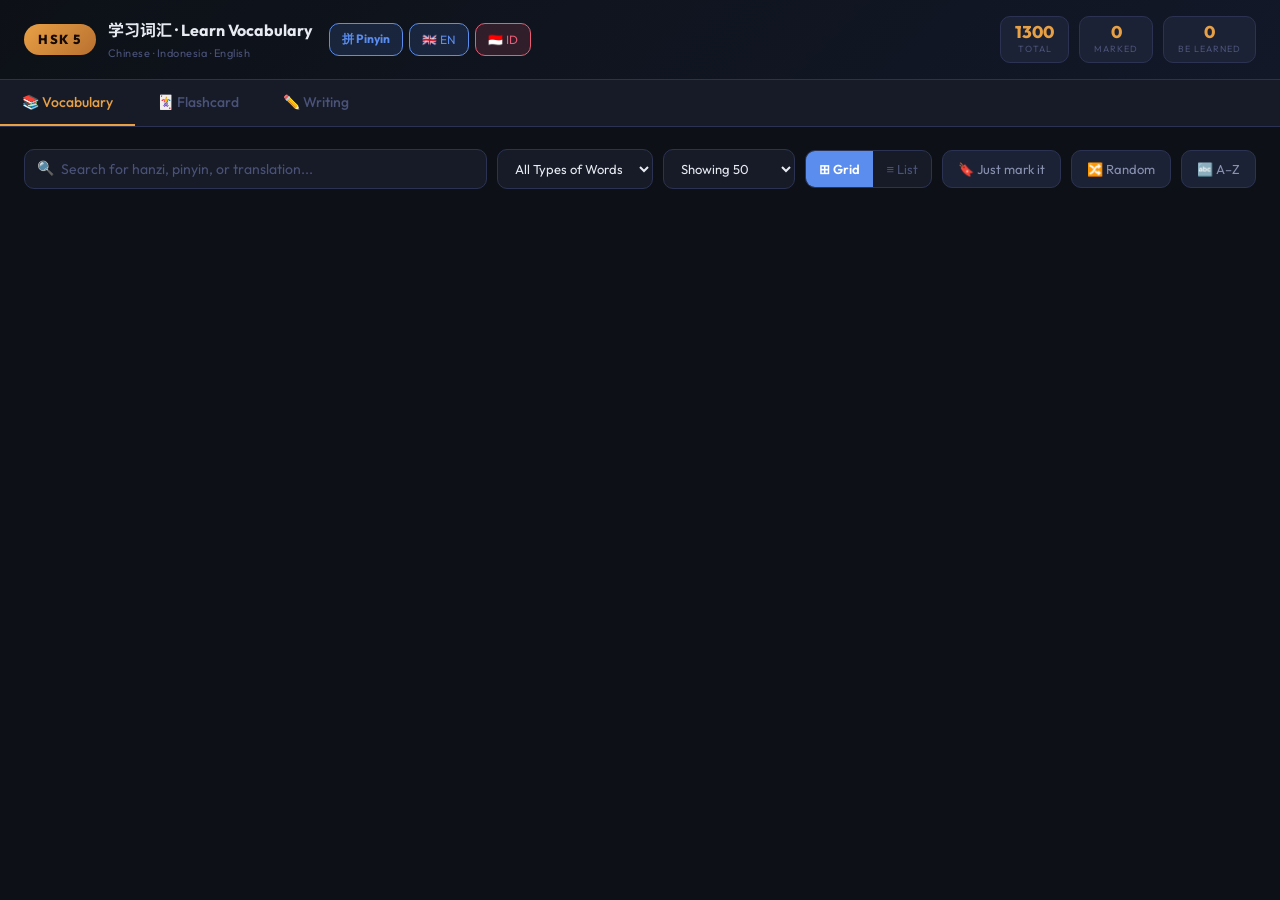
==== index.html @ 3babfae9 "index.html" ====
<!DOCTYPE html>
<html lang="id">
<head>
<meta charset="UTF-8">
<meta name="viewport" content="width=device-width, initial-scale=1.0">
<title>˚.🎀༘⋆ semangat belajar HSK 5 nya sayaanggg 🌸˚˖𓍢ִ໋🌷͙֒✧🩷˚⋆ </title>
<link rel="preconnect" href="https://fonts.googleapis.com">
<link href="https://fonts.googleapis.com/css2?family=Noto+Serif+SC:wght@400;700&family=Noto+Sans+SC:wght@300;400;700&family=Outfit:wght@300;400;500;600;700;800&display=swap" rel="stylesheet">
<link rel="stylesheet" href="hsk5.css">
</head>
<body>

<!-- HEADER -->
<div class="header">
  <div class="header-inner">
    <div class="logo">
      <span class="logo-badge">HSK 5</span>
      <div>
        <div class="logo-title">学习词汇 · Learn Vocabulary</div>
        <div class="logo-sub">Chinese · Indonesia · English</div>
      </div>
    </div>
    <div class="header-toggles">
      <button class="btn header-toggle-btn pinyin-toggle-btn active" id="togglePinyinBtn" onclick="togglePinyin()">拼 Pinyin</button>
      <button class="btn header-toggle-btn lang-btn active-en" id="toggleEnBtn" onclick="toggleLang('en')">🇬🇧 EN</button>
      <button class="btn header-toggle-btn lang-btn active-id" id="toggleIdBtn" onclick="toggleLang('id')">🇮🇩 ID</button>
    </div>
    <div class="header-stats">
      <div class="stat-chip"><span class="stat-num" id="totalCount">1300</span><span class="stat-label">Total</span></div>
      <div class="stat-chip"><span class="stat-num" id="bmCount">0</span><span class="stat-label">Marked</span></div>
      <div class="stat-chip"><span class="stat-num" id="learnedCount">0</span><span class="stat-label">Be Learned</span></div>
    </div>
  </div>
</div>

<!-- NAV TABS -->
<div class="nav-tabs">
  <button class="nav-tab active" data-tab="browse" onclick="showTab('browse',this)">📚 Vocabulary</button>
  <button class="nav-tab" data-tab="flash" onclick="showTab('flash',this)">🃏 Flashcard</button>
  <button class="nav-tab" data-tab="ordering" onclick="showTab('ordering',this)">✏️ Writing</button>
</div>

<!-- ===== BROWSE ===== -->
<div class="section active" id="tab-browse">
  <div class="controls">
    <div class="search-wrap">
      <span class="search-icon">🔍</span>
      <input type="text" id="searchInput" placeholder="Search for hanzi, pinyin, or translation...">
    </div>
    <select id="typeFilter">
      <option value="">All Types of Words</option>
      <option value="名">名 — Noun</option>
      <option value="动">动 — Verbs</option>
      <option value="形">形 — Adjectives</option>
      <option value="副">副 — Adverbs</option>
      <option value="连">连 — Conjuctions</option>
      <option value="介">介 — Prepositions</option>
      <option value="代">代 — Pronouns</option>
      <option value="叹">叹 — Interjections</option>
      <option value="助">助 — Particles</option>
      <option value="量">量 — Classifiers</option>
    </select>
    <select id="pageSizeSelect" onchange="setPageSize(+this.value)">
      <option value="10">Showing 10</option>
      <option value="20">Showing 20</option>
      <option value="50" selected>Showing 50</option>
      <option value="100">Showing 100</option>
      <option value="200">Showing 200</option>
      <option value="500">Showing 500</option>
      <option value="1000">Showing 1000</option>
      <option value="1300">Showing all</option>
    </select>
    <div class="mode-toggle">
      <button class="mode-btn active" id="modeGrid" onclick="setDisplayMode('grid')">⊞ Grid</button>
      <button class="mode-btn" id="modeList" onclick="setDisplayMode('list')">≡ List</button>
    </div>
    <button class="btn" id="bmOnlyBtn" onclick="toggleBmOnly()">🔖 Just mark it</button>
    <button class="btn" onclick="shuffleVocab()">🔀 Random</button>
    <button class="btn" id="sortAzBtn" onclick="sortAZ()">🔤 A–Z</button>
  </div>
  <div class="alpha-bar" id="alphaBar"></div>
  <div class="info-bar" id="resultCount"></div>
  <div id="listHeader" class="list-header" style="display:none;">
    <span>Hanzi</span><span>Pinyin</span><span>Indonesia</span><span>English</span><span>Type</span><span></span>
  </div>
  <div id="vocabContainer"></div>
  <div class="pagination" id="pagination"></div>
</div>

<!-- ===== FLASHCARD ===== -->
<div class="section" id="tab-flash">
  <div class="fc-wrap">
    <div class="fc-progress">
      <div class="prog-bar"><div class="prog-fill" id="fcFill" style="width:0%"></div></div>
      <span class="prog-text" id="fcProgText">0 / 0</span>
    </div>
    <div class="flashcard" id="flashcard" onclick="flipCard()">
      <div class="fc-inner">
        <div class="fc-face">
          <div class="fc-big-hanzi" id="fcHanzi">—</div>
          <div class="fc-big-pinyin" id="fcPinyin">—</div>
          <div class="fc-sub">Click to see the meaning</div>
        </div>
        <div class="fc-face fc-back">
          <div class="fc-type" id="fcType">—</div>
          <div class="fc-en" id="fcEn">—</div>
          <div class="fc-id" id="fcId">—</div>
        </div>
      </div>
    </div>
    <div class="kbd-hint">Space=back · ←→=navigation · Enter=know · X=not know</div>
    <div class="fc-controls">
      <button class="fc-btn" onclick="fcPrev()">← Back</button>
      <button class="fc-btn skip" onclick="fcSkipFn()">✗ Not know</button>
      <button class="fc-btn know" onclick="fcKnowFn()">✓ Already tahu</button>
      <button class="fc-btn" onclick="fcNext()">Skip →</button>
    </div>
    <div class="fc-meta" id="fcStats">✓ 0 already know &nbsp;·&nbsp; ✗ 0 not know</div>
    <div class="fc-tool-row">
      <button class="btn" onclick="initFlashcards()">🔄 Restart</button>
      <button class="btn" id="fcBmOnlyBtn" onclick="toggleFcBmOnly()">🔖 Only those marked</button>
    </div>
  </div>
</div>

<!-- ===== ORDERING ===== -->
<div class="section" id="tab-ordering">
  <div class="wr-header">
    <h2>✏️ Word Sorting Practice</h2>
    <p>Arrange the words into correct sentences. Each session's questions are randomly shuffled.</p>
  </div>

  <div class="wr-toolbar">
    <div class="wr-count-select">
      <span>Number of questions:</span>
      <select id="wrCountSelect">
        <option value="5">5 question</option>
        <option value="10" selected>10 question</option>
        <option value="15">15 question</option>
        <option value="20">20 question</option>
        <option value="50">All (50)</option>
      </select>
    </div>
    <button class="btn" onclick="restartOrdering()">🔄 New Session (Random)</button>
  </div>

  <div class="wr-progress">
    <div class="prog-bar"><div class="prog-fill" id="wrFill" style="width:0%"></div></div>
    <span class="prog-text" id="wrProgText">1 / 10</span>
    <div class="wr-score-chip">Score: <span id="wrScore">0</span>/<span id="wrTotal">10</span></div>
  </div>

  <div id="wrGame">
    <div class="wr-card">
      <div class="wr-qnum" id="wrQnum">QUESTION 1</div>
      <div class="wr-grammar-tag" id="wrGrammarTag"></div>
      <div class="wr-instruction">Arrange the following words into correct sentences:</div>

      <div class="wr-label">📦 Word Bank — click to enter into answers:</div>
      <div class="wr-bank" id="wrBank"></div>

      <div class="wr-label">📝 Answer — click the word to return it to the bank:</div>
      <div class="wr-answer-wrap" id="wrAnswer">
        <span class="wr-empty-hint">No words have been chosen yet…</span>
      </div>

      <div class="wr-btn-row">
        <button class="wr-btn primary" id="wrCheckBtn" onclick="checkOrdering()">✓ Check</button>
        <button class="wr-btn danger" id="wrClearBtn" onclick="clearOrdering()">↺ Delete all</button>
        <button class="wr-btn" id="wrNextBtn" onclick="nextOrdering()" style="display:none">→ Next question</button>
      </div>
      <div class="wr-feedback" id="wrFeedback"></div>
    </div>
  </div>

  <div class="wr-result" id="wrResult">
    <div class="wr-result-stars" id="wrStars">🌟🌟🌟</div>
    <div class="wr-big-score" id="wrFinalScore">0/10</div>
    <div class="wr-result-msg" id="wrResultMsg">Finished!</div>
    <div class="wr-result-detail" id="wrResultDetail"></div>
    <button class="wr-btn primary" onclick="restartOrdering()" style="margin:0 auto;display:flex;">🔄 New Session (Random)</button>
  </div>
</div>

<!-- MODAL -->
<div class="modal-overlay" id="modal" onclick="closeModalBg(event)">
  <div class="modal">
    <button class="modal-close" onclick="closeModal()">✕</button>
    <div class="m-hanzi" id="mHanzi">—</div>
    <div class="m-pinyin" id="mPinyin">—</div>
    <div class="m-type" id="mType"></div>
    <div class="m-trans">
      <div class="m-row"><span class="m-lang en">EN</span><span class="m-text" id="mEn">—</span></div>
      <div class="m-row"><span class="m-lang id">ID</span><span class="m-text id" id="mId">—</span></div>
    </div>
    <div class="m-level" id="mLevel"></div>
      <div class="m-example" id="mExample" style="display:none;">
      <div class="m-ex-label">💬 Example of sentences</div>
      <div class="m-ex-zh" id="mExZh"></div>
      <div class="m-ex-py" id="mExPy"></div>
      <div class="m-ex-row">
        <span class="m-lang id">ID</span>
        <span class="m-ex-trans" id="mExId"></span>
      </div>
      <div class="m-ex-row">
        <span class="m-lang en">EN</span>
        <span class="m-ex-trans" id="mExEn"></span>
      </div>
    </div>
    <div class="m-actions">
      <button class="m-btn" id="mBmBtn" onclick="toggleBmModal()">🔖 Mark</button>
      <button class="m-btn" onclick="speakModal()">🔊 Audio</button>
    </div>
  </div>
</div>

<div class="toast" id="toast"></div>

<script>
// ============================================================
//  DATA
// ============================================================
const VOCAB = [{"hanzi":"哎","pinyin":"āi","english":"hey","type":"叹","level":"HSK5,New HSK5","indonesian":"hei"},{"hanzi":"唉","pinyin":"ài","english":"oh; ah; well","type":"叹","level":"HSK5,New HSK5","indonesian":"oh; aduh; ya"},{"hanzi":"爱护","pinyin":"ài hù","english":"care; cherish; take good care of","type":"动","level":"HSK5,New HSK5","indonesian":"merawat; menyayangi; menjaga"},{"hanzi":"爱惜","pinyin":"ài xī","english":"value; cherish; treasure","type":"动","level":"HSK5,HSK7-9","indonesian":"menghargai; menyayangi; hemat"},{"hanzi":"爱心","pinyin":"ài xīn","english":"compassion; kindness; consideration","type":"名","level":"HSK5,New HSK4","indonesian":"kasih sayang; kepedulian; kebaikan hati"},{"hanzi":"暗","pinyin":"àn","english":"dark","type":"形","level":"HSK5,New HSK5","indonesian":"gelap; redup"},{"hanzi":"岸","pinyin":"àn","english":"shore; coast; bank; ","type":"名","level":"HSK5,New HSK6","indonesian":"pantai; tepi sungai; tepian"},{"hanzi":"安慰","pinyin":"ān wèi","english":"to comfort; console","type":"动","level":"HSK5,New HSK5","indonesian":"menghibur; menggembirakan"},{"hanzi":"安装","pinyin":"ān zhuāng","english":"to install; mount; erect","type":"动","level":"HSK5,New HSK5","indonesian":"memasang; menginstal; mendirikan"},{"hanzi":"熬夜","pinyin":"áo yè","english":"to stay up late or all night","type":"动","level":"HSK5,New HSK5","indonesian":"begadang; tidak tidur semalaman"},{"hanzi":"把握","pinyin":"bǎ wò","english":"to grasp; to hold; seize","type":"动/名","level":"HSK5,New HSK5","indonesian":"menggenggam; yakin; kepastian"},{"hanzi":"摆","pinyin":"bǎi","english":"to arrange; set in order; pendulum; lower hem (of a gown/jacket/skirt)","type":"动","level":"HSK5,New HSK6","indonesian":"menyusun; mengatur; menata"},{"hanzi":"办理","pinyin":"bàn lǐ","english":"deal with; attend to; handle","type":"动","level":"HSK5,New HSK4","indonesian":"mengurus; menangani; membereskan"},{"hanzi":"傍晚","pinyin":"bàng wǎn","english":"towards evening; at nightfall; at dusk","type":"名","level":"HSK5,New HSK5","indonesian":"menjelang sore; senja; petang"},{"hanzi":"薄","pinyin":"báo","english":"thin; flimsy","type":"形","level":"HSK5,New HSK5","indonesian":"tipis; ringkih"},{"hanzi":"宝贝","pinyin":"bǎo bèi","english":"treasure; baby","type":"名","level":"HSK5,New HSK5","indonesian":"harta; bayi; sayang"},{"hanzi":"保持","pinyin":"bǎo chí","english":"to keep; hold; retain; maintain","type":"动","level":"HSK5,New HSK5","indonesian":"menjaga; mempertahankan; memelihara"},{"hanzi":"保存","pinyin":"bǎo cún","english":"preserve; keep; conserve","type":"动","level":"HSK5,New HSK5","indonesian":"menyimpan; mengawetkan; melestarikan"},{"hanzi":"报道","pinyin":"bào dào","english":"report","type":"动","level":"HSK5,New HSK5","indonesian":"melaporkan; berita"},{"hanzi":"报到","pinyin":"bào dào","english":"report for duty; check in; register","type":"动","level":"HSK5,New HSK5","indonesian":"lapor diri; mendaftar; check in"},{"hanzi":"报告","pinyin":"bào gào","english":"report; make known; inform","type":"名","level":"HSK5,New HSK5","indonesian":"laporan; memberitahu; melaporkan"},{"hanzi":"宝贵","pinyin":"bǎo guì","english":"valuable; precious","type":"形","level":"HSK5,New HSK5","indonesian":"berharga; bermanfaat"},{"hanzi":"包裹","pinyin":"bāo guǒ","english":"wrap up; pack up","type":"名","level":"HSK5,New HSK5","indonesian":"membungkus; paket"},{"hanzi":"包含","pinyin":"bāo hán","english":"to contain; embody; include; inclusion","type":"动","level":"HSK5,New HSK5","indonesian":"mengandung; termasuk; mencakup"},{"hanzi":"包括","pinyin":"bāo kuò","english":"include","type":"动","level":"HSK5,New HSK5","indonesian":"termasuk; mencakup"},{"hanzi":"保留","pinyin":"bǎo liú","english":"continue to have; persist; to retain; hold back","type":"动","level":"HSK5,New HSK5","indonesian":"mempertahankan; menyimpan; menahan"},{"hanzi":"报社","pinyin":"bào shè","english":"newspaper office","type":"名","level":"HSK5,New HSK6","indonesian":"kantor surat kabar; redaksi"},{"hanzi":"保险","pinyin":"bǎo xiǎn","english":"guarantee; insurance","type":"名","level":"HSK5,New HSK5","indonesian":"asuransi; jaminan"},{"hanzi":"抱怨","pinyin":"bào yuàn","english":"complain; grumble","type":"动","level":"HSK5,New HSK5","indonesian":"mengeluh; menggerutu"},{"hanzi":"背","pinyin":"bèi","english":"back","type":"动","level":"HSK5,New HSK4,New HSK5","indonesian":"punggung; menghafal"},{"hanzi":"悲观","pinyin":"bēi guān","english":"pessimistic","type":"形","level":"HSK5,New HSK6","indonesian":"pesimis"},{"hanzi":"背景","pinyin":"bèi jǐng","english":"background","type":"名","level":"HSK5,New HSK5","indonesian":"latar belakang; background"},{"hanzi":"被子","pinyin":"bèi zi","english":"quilt","type":"名","level":"HSK5,New HSK5","indonesian":"selimut; kain penutup"},{"hanzi":"本科","pinyin":"běn kē","english":"undergraduate course; regular college course","type":"名","level":"HSK5,New HSK4","indonesian":"sarjana; program S1"},{"hanzi":"本领","pinyin":"běn lǐng","english":"capability; capacity; faculty","type":"名","level":"HSK5,New HSK5","indonesian":"kemampuan; keahlian"},{"hanzi":"本质","pinyin":"běn zhì","english":"nature; innate character; intrinsic quality","type":"名","level":"HSK5,New HSK5","indonesian":"hakikat; watak asli; sifat dasar"},{"hanzi":"彼此","pinyin":"bǐ cǐ","english":"each other; both parties; one another","type":"代","level":"HSK5,New HSK5","indonesian":"satu sama lain; antara satu dan lainnya"},{"hanzi":"毕竟","pinyin":"bì jìng","english":"after all; all in all; when all is said and done","type":"副","level":"HSK5,New HSK5","indonesian":"bagaimanapun juga; pada akhirnya"},{"hanzi":"比例","pinyin":"bǐ lì","english":"scale; proportion; ratio","type":"名","level":"HSK5,New HSK5","indonesian":"rasio; proporsi; skala"},{"hanzi":"避免","pinyin":"bì miǎn","english":"to avoid; refrain from; prevent something from happening","type":"动","level":"HSK5,New HSK5","indonesian":"menghindari; mencegah"},{"hanzi":"必然","pinyin":"bì rán","english":"inevitable; certain; necessarily","type":"形","level":"HSK5,New HSK5","indonesian":"pasti; niscaya; tidak dapat dihindari"},{"hanzi":"必要","pinyin":"bì yào","english":"requisite; necessary; essential","type":"形","level":"HSK5,New HSK5","indonesian":"perlu; penting; esensial"},{"hanzi":"便","pinyin":"biàn","english":"convenience; excrement or urine; relieve oneself","type":"副","level":"HSK5,New HSK5","indonesian":"kemudahan; air seni/besar; mudah"},{"hanzi":"编辑","pinyin":"biān jí","english":"edit; compile","type":"名/动","level":"HSK5,New HSK6","indonesian":"editor; mengedit; menyusun"},{"hanzi":"辩论","pinyin":"biàn lùn","english":"argue; debate","type":"动","level":"HSK5,HSK7-9","indonesian":"berdebat; perdebatan"},{"hanzi":"鞭炮","pinyin":"biān pào","english":"firecrackers","type":"名","level":"HSK5,HSK7-9","indonesian":"petasan; kembang api"},{"hanzi":"表达","pinyin":"biǎo dá","english":"to voice (an opinion)","type":"动","level":"HSK5,New HSK5","indonesian":"mengungkapkan; menyampaikan"},{"hanzi":"标点","pinyin":"biāo diǎn","english":"punctuation","type":"名","level":"HSK5,HSK7-9","indonesian":"tanda baca; tanda titik"},{"hanzi":"表面","pinyin":"biǎo miàn","english":"surface","type":"名","level":"HSK5,New HSK5","indonesian":"permukaan; tampak luar"},{"hanzi":"表明","pinyin":"biǎo míng","english":"make known; state clearly; indicate","type":"动","level":"HSK5,New HSK5","indonesian":"menunjukkan; menyatakan; menjelaskan"},{"hanzi":"表情","pinyin":"biǎo qíng","english":"expression; look","type":"名","level":"HSK5,New HSK5","indonesian":"ekspresi wajah; mimik muka"},{"hanzi":"表现","pinyin":"biǎo xiàn","english":"expression; representation; display","type":"动","level":"HSK5,New HSK4","indonesian":"ekspresi; menampilkan; perilaku"},{"hanzi":"标志","pinyin":"biāo zhì","english":"sign; symbol; hallmark","type":"动/名","level":"HSK5,New HSK5","indonesian":"tanda; simbol; lambang"},{"hanzi":"病毒","pinyin":"bìng dú","english":"virus","type":"名","level":"HSK5,New HSK6","indonesian":"virus; penyakit menular"},{"hanzi":"冰激凌","pinyin":"bīng jī líng","english":"ice cream","type":"名","level":"YCT4,HSK5,New HSK3","indonesian":"es krim"},{"hanzi":"播放","pinyin":"bō fàng","english":"broadcast","type":"动","level":"HSK5,New HSK4","indonesian":"menyiarkan; memutar"},{"hanzi":"玻璃","pinyin":"bō li","english":"glass","type":"名","level":"HSK5,New HSK5","indonesian":"kaca; gelas"},{"hanzi":"博物馆","pinyin":"bó wù guǎn","english":"museum","type":"名","level":"HSK5,New HSK5","indonesian":"museum"},{"hanzi":"脖子","pinyin":"bó zi","english":"neck","type":"名","level":"HSK5,New HSK6","indonesian":"leher"},{"hanzi":"布","pinyin":"bù","english":"cloth; textile; proclaim","type":"名","level":"HSK5,New HSK6","indonesian":"kain; tekstil; mengumumkan"},{"hanzi":"不安","pinyin":"bù ān","english":"uneasy; unsettled; unstable","type":"形","level":"HSK5,New HSK6","indonesian":"tidak tenang; gelisah; tidak stabil"},{"hanzi":"补充","pinyin":"bǔ chōng","english":"add; supplement; replenish","type":"动","level":"HSK5,New HSK5","indonesian":"menambah; melengkapi; mengisi"},{"hanzi":"不得了","pinyin":"bù dé liǎo","english":"desperately serious disastrous; terrible","type":"形","level":"HSK5,New HSK5","indonesian":"gawat; parah; luar biasa"},{"hanzi":"不断","pinyin":"bú duàn","english":"ceaseless; uninterrupted; continual continuous; unceasing","type":"副","level":"HSK5,New HSK4","indonesian":"terus-menerus; tak terputus; berkelanjutan"},{"hanzi":"不见得","pinyin":"bú jiàn de","english":"not likely; not necessarily","type":"副","level":"HSK5,HSK7-9","indonesian":"belum tentu; tidak selalu"},{"hanzi":"部门","pinyin":"bù mén","english":"department; branch; section","type":"名","level":"HSK5,New HSK4","indonesian":"departemen; bagian; divisi"},{"hanzi":"不耐烦","pinyin":"bú nài fán","english":"impatient","type":"","level":"HSK5,New HSK6","indonesian":"tidak sabar; jengkel"},{"hanzi":"不然","pinyin":"bù rán","english":"not the case; otherwise","type":"连","level":"HSK5,New HSK5","indonesian":"kalau tidak; sebaliknya"},{"hanzi":"不如","pinyin":"bù rú","english":"it would be better to …not as good as","type":"动","level":"HSK5,New HSK4","indonesian":"lebih baik; tidak sebaik"},{"hanzi":"不要紧","pinyin":"bú yào jǐn","english":"not important; not serious It doesn't matter; never mind","type":"形","level":"HSK5,New HSK5","indonesian":"tidak apa-apa; tidak penting; tidak parah"},{"hanzi":"步骤","pinyin":"bù zhòu","english":"step; move; procedure","type":"名","level":"HSK5,New HSK6","indonesian":"langkah; prosedur; tahap"},{"hanzi":"不足","pinyin":"bù zú","english":"not enough; insufficient","type":"动/名","level":"HSK5,New HSK5","indonesian":"tidak cukup; kurang"},{"hanzi":"踩","pinyin":"cǎi","english":"to step on; to stamp on; trample","type":"动","level":"HSK5,New HSK6","indonesian":"menginjak; memijak; menghancurkan"},{"hanzi":"财产","pinyin":"cái chǎn","english":"property; assets; estate","type":"名","level":"HSK5,New HSK6","indonesian":"harta; aset; kekayaan"},{"hanzi":"采访","pinyin":"cǎi fǎng","english":"to interview","type":"动","level":"HSK5,New HSK5","indonesian":"mewawancarai; meliput"},{"hanzi":"彩虹","pinyin":"cǎi hóng","english":"rainbow","type":"名","level":"HSK5,New HSK6","indonesian":"pelangi"},{"hanzi":"采取","pinyin":"cǎi qǔ","english":"to carry out; adopt; take","type":"动","level":"HSK5,New HSK5","indonesian":"mengambil tindakan; mengadopsi"},{"hanzi":"参考","pinyin":"cān kǎo","english":"to consult; to refer to","type":"动","level":"HSK5,New HSK5","indonesian":"merujuk; mengacu; referensi"},{"hanzi":"惭愧","pinyin":"cán kuì","english":"ashamed","type":"行","level":"HSK5,HSK7-9","indonesian":"malu; merasa bersalah"},{"hanzi":"参与","pinyin":"cān yù","english":"to take part; to participate in","type":"动","level":"HSK5,New HSK5","indonesian":"ikut serta; berpartisipasi"},{"hanzi":"操场","pinyin":"cāo chǎng","english":"playground; sports ground; drill ground","type":"名","level":"HSK5,New HSK4","indonesian":"lapangan olahraga; halaman sekolah"},{"hanzi":"操心","pinyin":"cāo xīn","english":"to worry about; to take pains over; be concerned over","type":"动","level":"HSK5,HSK7-9","indonesian":"khawatir; repot; susah payah"},{"hanzi":"册","pinyin":"cè","english":"volume; copy [measure word for books]","type":"名","level":"HSK5,New HSK5","indonesian":"jilid; volume [kata satuan buku]"},{"hanzi":"测验","pinyin":"cè yàn","english":"test; trial run; examination","type":"动","level":"HSK5,HSK7-9","indonesian":"ujian; tes; percobaan"},{"hanzi":"曾经","pinyin":"céng jīng","english":"once","type":"副","level":"HSK5,New HSK5","indonesian":"pernah; dulu"},{"hanzi":"插","pinyin":"chā","english":"stick in; to insert; interpose","type":"动","level":"HSK5,New HSK5","indonesian":"menyisipkan; menancapkan"},{"hanzi":"差别","pinyin":"chā bié","english":"difference","type":"名","level":"HSK5,New HSK5","indonesian":"perbedaan; selisih"},{"hanzi":"差距","pinyin":"chā jù","english":"gap; disparity","type":"名","level":"HSK5,New HSK5","indonesian":"kesenjangan; jarak"},{"hanzi":"叉子","pinyin":"chā zi","english":"fork; prong","type":"名","level":"HSK5,New HSK5","indonesian":"garpu"},{"hanzi":"拆","pinyin":"chāi","english":"to tear open; take apart; pull down","type":"动","level":"HSK5,New HSK5","indonesian":"membuka; membongkar; merobohkan"},{"hanzi":"产品","pinyin":"chǎn pǐn","english":"product","type":"名","level":"HSK5,New HSK5","indonesian":"produk; barang"},{"hanzi":"产生","pinyin":"chǎn shēng","english":"produce","type":"动","level":"HSK5,New HSK4","indonesian":"menghasilkan; timbul; muncul"},{"hanzi":"常识","pinyin":"cháng shí","english":"general knowledge","type":"名","level":"HSK5,New HSK5","indonesian":"pengetahuan umum"},{"hanzi":"长途","pinyin":"cháng tú","english":"long-distance","type":"形","level":"HSK5,New HSK5","indonesian":"jarak jauh"},{"hanzi":"抄","pinyin":"chāo","english":"to copy; transcribe; plagiarise","type":"动","level":"HSK5,New HSK6","indonesian":"menyalin; mencontek; plagiat"},{"hanzi":"朝","pinyin":"cháo","english":"dynasty; court; government","type":"介","level":"HSK5,New HSK5","indonesian":"dinasti; istana; ke arah"},{"hanzi":"吵","pinyin":"chǎo","english":"noisy","type":"形","level":"HSK5,New HSK5","indonesian":"berisik; ribut"},{"hanzi":"炒","pinyin":"chǎo","english":"stir-fry","type":"动","level":"HSK5,New HSK5","indonesian":"menumis; menggoreng"},{"hanzi":"超级","pinyin":"chāo jí","english":"super","type":"形","level":"HSK5,New HSK5","indonesian":"super; luar biasa"},{"hanzi":"吵架","pinyin":"chǎo jià","english":"to quarrel; have a row","type":"动","level":"HSK5,New HSK6","indonesian":"bertengkar; berselisih"},{"hanzi":"潮湿","pinyin":"cháo shī","english":"damp; moist; humidy","type":"形","level":"HSK5,New HSK6","indonesian":"lembab; basah"},{"hanzi":"彻底","pinyin":"chè dǐ","english":"thorough","type":"形","level":"HSK5,New HSK5","indonesian":"menyeluruh; tuntas; total"},{"hanzi":"车库","pinyin":"chē kù","english":"garage","type":"名","level":"HSK5,New HSK5","indonesian":"garasi"},{"hanzi":"车厢","pinyin":"chē xiāng","english":"railway carriage; compartment","type":"名","level":"HSK5,New HSK5","indonesian":"gerbong kereta; kompartemen"},{"hanzi":"趁","pinyin":"chèn","english":"to take advantage of; avail oneself of","type":"介","level":"HSK5,New HSK6","indonesian":"memanfaatkan; mengambil kesempatan"},{"hanzi":"沉默","pinyin":"chén mò","english":"reticent; taciturn; uncommunicative","type":"动","level":"HSK5,New HSK5","indonesian":"diam; pendiam; tidak banyak bicara"},{"hanzi":"称","pinyin":"chēng","english":"fit; match; to name","type":"动","level":"HSK5,New HSK5","indonesian":"cocok; menyebut; menimbang"},{"hanzi":"承担","pinyin":"chéng dān","english":"bear; to undertake; assume","type":"动","level":"HSK5,New HSK5","indonesian":"menanggung; mengambil alih"},{"hanzi":"程度","pinyin":"chéng dù","english":"level; degree; extent","type":"名","level":"HSK5,New HSK5","indonesian":"tingkat; derajat; kadar"},{"hanzi":"成分","pinyin":"chéng fèn","english":"composition; component part; ingredient","type":"名","level":"HSK5,New HSK5","indonesian":"komposisi; komponen; bahan"},{"hanzi":"成果","pinyin":"chéng guǒ","english":"achievement; gain; positive result","type":"名","level":"HSK5,New HSK5","indonesian":"pencapaian; hasil; manfaat"},{"hanzi":"称呼","pinyin":"chēng hu","english":"call; address","type":"名","level":"HSK5,New HSK6","indonesian":"menyebut; panggilan; sebutan"},{"hanzi":"成就","pinyin":"chéng jiù","english":"achievement; accomplishment; attainment","type":"名","level":"HSK5,New HSK5","indonesian":"pencapaian; prestasi; penghargaan"},{"hanzi":"诚恳","pinyin":"chéng kěn","english":"sincere; earnest","type":"形","level":"HSK5,HSK7-9","indonesian":"tulus; serius; sungguh-sungguh"},{"hanzi":"成立","pinyin":"chéng lì","english":"found; to establish; set up","type":"动","level":"HSK5,New HSK5","indonesian":"mendirikan; membentuk; berlaku"},{"hanzi":"成人","pinyin":"chéng rén","english":"adult","type":"名","level":"HSK5,New HSK5","indonesian":"orang dewasa"},{"hanzi":"承认","pinyin":"chéng rèn","english":"to admit; to acknowledge; to recognise","type":"动","level":"HSK5,New HSK5","indonesian":"mengakui; menerima; mengenal"},{"hanzi":"承受","pinyin":"chéng shòu","english":"to bear; support; to endure; inherit","type":"动","level":"HSK5,New HSK5","indonesian":"menanggung; memikul; mewarisi"},{"hanzi":"成熟","pinyin":"chéng shú","english":"mature","type":"形","level":"HSK5,New HSK5","indonesian":"matang; dewasa"},{"hanzi":"程序","pinyin":"chéng xù","english":"order; procedure; sequence","type":"名","level":"HSK5,New HSK5","indonesian":"urutan; prosedur; program"},{"hanzi":"成语","pinyin":"chéng yǔ","english":"set phrase; idiom; proverb","type":"名","level":"HSK5,New HSK6","indonesian":"idiom; pepatah; ungkapan tetap"},{"hanzi":"称赞","pinyin":"chēng zàn","english":"to praise; to acclaim; to commend","type":"动","level":"HSK5,New HSK5","indonesian":"memuji; mengagumi"},{"hanzi":"成长","pinyin":"chéng zhǎng","english":"to grow up","type":"动","level":"HSK5,New HSK5","indonesian":"tumbuh dewasa; berkembang"},{"hanzi":"翅膀","pinyin":"chì bǎng","english":"wing [of a bird]","type":"名","level":"HSK5,New HSK5","indonesian":"sayap [burung]"},{"hanzi":"吃亏","pinyin":"chī kuī","english":"to suffer losses; come to grief; take a beating","type":"动","level":"HSK5,HSK7-9","indonesian":"rugi; menderita kerugian"},{"hanzi":"池塘","pinyin":"chí táng","english":"pool; pond","type":"名","level":"HSK5,HSK7-9","indonesian":"kolam; telaga kecil"},{"hanzi":"持续","pinyin":"chí xù","english":"last; continue; sustain","type":"动","level":"HSK5,New HSK5","indonesian":"berlanjut; terus-menerus; bertahan"},{"hanzi":"迟早","pinyin":"chí zǎo","english":"sooner or later","type":"副","level":"HSK5,HSK7-9","indonesian":"cepat atau lambat; pada akhirnya"},{"hanzi":"尺子","pinyin":"chǐ zi","english":"ruler","type":"名","level":"HSK5,New HSK5","indonesian":"penggaris; mistar"},{"hanzi":"冲","pinyin":"chōng","english":"to flush; vigorously; on the strength of","type":"动","level":"HSK5,New HSK5,New HSK6","indonesian":"menyiram; menerobos; atas dasar"},{"hanzi":"充电器","pinyin":"chōng diàn qì","english":"(battery) charger","type":"名","level":"HSK5","indonesian":"pengisi daya; charger"},{"hanzi":"充分","pinyin":"chōng fèn","english":"full; ample","type":"形","level":"HSK5,New HSK5","indonesian":"penuh; cukup; memadai"},{"hanzi":"重复","pinyin":"chóng fù","english":"to repeat; to duplicate; iterate","type":"动","level":"HSK5,New HSK5","indonesian":"mengulang; mengulangi; berulang"},{"hanzi":"充满","pinyin":"chōng mǎn","english":"be filled with; be full of","type":"动","level":"HSK5,New HSK5","indonesian":"penuh dengan; dipenuhi"},{"hanzi":"宠物","pinyin":"chǒng wù","english":"pet","type":"名","level":"HSK5,New HSK5","indonesian":"hewan peliharaan"},{"hanzi":"丑","pinyin":"chǒu","english":"ugly; clown in Beijing opera; the second of the Twelve Earthly Branches","type":"形","level":"HSK5,New HSK5","indonesian":"jelek; buruk rupa; pemain badut"},{"hanzi":"臭","pinyin":"chòu","english":"smelly; stinking","type":"形","level":"HSK5,New HSK5","indonesian":"bau; berbau busuk"},{"hanzi":"抽屉","pinyin":"chōu ti","english":"drawer","type":"名","level":"HSK5,HSK7-9","indonesian":"laci"},{"hanzi":"抽象","pinyin":"chōu xiàng","english":"abstract","type":"形","level":"HSK5,New HSK6","indonesian":"abstrak"},{"hanzi":"出版","pinyin":"chū bǎn","english":"publish; come off the press","type":"动","level":"HSK5,New HSK5","indonesian":"menerbitkan; mencetak"},{"hanzi":"除非","pinyin":"chú fēi","english":"only if; only when; unless","type":"连","level":"HSK5,New HSK6","indonesian":"kecuali jika; hanya jika"},{"hanzi":"初级","pinyin":"chū jí","english":"elementary; primary; initial","type":"形","level":"HSK5,New HSK5","indonesian":"dasar; awal; tingkat pemula"},{"hanzi":"出口","pinyin":"chū kǒu","english":"exit [from a building]","type":"名","level":"HSK5,New HSK4","indonesian":"pintu keluar; ekspor"},{"hanzi":"处理","pinyin":"chǔ lǐ","english":"to handle; deal with; manage","type":"动","level":"HSK5,New HSK5","indonesian":"menangani; mengurus; memproses"},{"hanzi":"出色","pinyin":"chū sè","english":"outstanding; remarkable; splendid","type":"形","level":"HSK5,New HSK5","indonesian":"luar biasa; istimewa; menonjol"},{"hanzi":"出示","pinyin":"chū shì","english":"to show","type":"动","level":"HSK5,New HSK6","indonesian":"menunjukkan; memperlihatkan"},{"hanzi":"出席","pinyin":"chū xí","english":"to attend; to be present","type":"动","level":"HSK5,New HSK5","indonesian":"hadir; menghadiri"},{"hanzi":"除夕","pinyin":"chú xī","english":"(lunar) New Year’s Eve","type":"名","level":"HSK5,New HSK5","indonesian":"Malam Tahun Baru Imlek"},{"hanzi":"传播","pinyin":"chuán bō","english":"disseminate; propagate","type":"动","level":"HSK5,New HSK5","indonesian":"menyebarkan; menyiarkan"},{"hanzi":"传染","pinyin":"chuán rǎn","english":"infect; be contagious","type":"动","level":"HSK5,New HSK6","indonesian":"menulari; menular"},{"hanzi":"传说","pinyin":"chuán shuō","english":"legend; lore","type":"名","level":"HSK5,New HSK5","indonesian":"legenda; cerita rakyat"},{"hanzi":"传统","pinyin":"chuán tǒng","english":"tradition; custom","type":"名/形","level":"HSK5,New HSK5","indonesian":"tradisi; adat istiadat"},{"hanzi":"闯","pinyin":"chuǎng","english":"to rush; charge","type":"动","level":"HSK5,New HSK6","indonesian":"menerobos; menyerbu"},{"hanzi":"窗帘","pinyin":"chuāng lián","english":"curtains; sunblind","type":"名","level":"HSK5,HSK7-9","indonesian":"tirai; gorden"},{"hanzi":"创造","pinyin":"chuàng zào","english":"create","type":"动","level":"HSK5,New HSK5","indonesian":"menciptakan; menghasilkan"},{"hanzi":"吹","pinyin":"chuī","english":"to blow; puff","type":"动","level":"HSK5,New HSK4","indonesian":"meniup; berhembus"},{"hanzi":"词汇","pinyin":"cí huì","english":"vocabulary; words and phrases","type":"名","level":"HSK5,New HSK5","indonesian":"kosakata; kata-kata"},{"hanzi":"刺激","pinyin":"cì jī","english":"to stimulate; provoke; irritate","type":"动","level":"HSK5,New HSK5","indonesian":"merangsang; memancing; mengiritasi"},{"hanzi":"此外","pinyin":"cǐ wài","english":"besides; in addition; furthermore","type":"连","level":"HSK5,New HSK4","indonesian":"selain itu; di samping itu; lebih jauh"},{"hanzi":"次要","pinyin":"cì yào","english":"less important; secondary; subordinate","type":"形","level":"HSK5,HSK7-9","indonesian":"kurang penting; sekunder"},{"hanzi":"辞职","pinyin":"cí zhí","english":"to resign; hand in one's resignation","type":"动","level":"HSK5,New HSK5","indonesian":"mengundurkan diri; berhenti kerja"},{"hanzi":"从此","pinyin":"cóng cǐ","english":"from this time on; from now; then on","type":"副","level":"HSK5,New HSK4","indonesian":"mulai saat ini; sejak itu"},{"hanzi":"从而","pinyin":"cóng ér","english":"thus; therebyupon","type":"连","level":"HSK5,New HSK5","indonesian":"dengan demikian; sehingga"},{"hanzi":"匆忙","pinyin":"cōng máng","english":"hastily; in a hurry","type":"形","level":"HSK5,New HSK6","indonesian":"tergesa-gesa; terburu-buru"},{"hanzi":"从前","pinyin":"cóng qián","english":"in the past; formerly","type":"名","level":"HSK5,New HSK5","indonesian":"dahulu kala; masa lalu"},{"hanzi":"从事","pinyin":"cóng shì","english":"go in for; devote oneself to; be to engaged in [formal]","type":"动","level":"HSK5,New HSK5","indonesian":"bergerak dalam bidang; menekuni"},{"hanzi":"醋","pinyin":"cù","english":"vinegar","type":"名","level":"HSK5,New HSK6","indonesian":"cuka"},{"hanzi":"粗糙","pinyin":"cū cāo","english":"coarse","type":"形","level":"HSK5,HSK7-9","indonesian":"kasar; tidak halus"},{"hanzi":"促进","pinyin":"cù jìn","english":"promote; boost; accelerate","type":"动","level":"HSK5,New HSK5","indonesian":"mendorong; mempercepat; memajukan"},{"hanzi":"促使","pinyin":"cù shǐ","english":"precipitate; impel; to urge","type":"动","level":"HSK5,New HSK5","indonesian":"mendorong; memacu"},{"hanzi":"催","pinyin":"cuī","english":"to urge; hurry; to hasten","type":"动","level":"HSK5,New HSK5","indonesian":"mendesak; mempercepat; menekan"},{"hanzi":"存在","pinyin":"cún zài","english":"to exist; be","type":"动","level":"HSK5,New HSK5","indonesian":"ada; eksis; berada"},{"hanzi":"措施","pinyin":"cuò shī","english":"measure; step","type":"名","level":"HSK5,New HSK5","indonesian":"tindakan; langkah; upaya"},{"hanzi":"达到","pinyin":"dá dào","english":"to achieve; attain; reach","type":"动","level":"HSK5,New HSK4","indonesian":"mencapai; memperoleh; sampai"},{"hanzi":"大方","pinyin":"dà fang","english":"generous; liberal","type":"形","level":"HSK5,New HSK6","indonesian":"murah hati; dermawan"},{"hanzi":"打工","pinyin":"dǎ gōng","english":"do manual work","type":"动","level":"HSK5,New HSK4","indonesian":"bekerja; buruh"},{"hanzi":"打交道","pinyin":"dǎ jiāo dào","english":"make contact with; have dealings with","type":"","level":"HSK5,New HSK6","indonesian":"berhubungan dengan; berurusan"},{"hanzi":"打喷嚏","pinyin":"dǎ pēn tì","english":"to sneeze","type":"","level":"HSK5,HSK7-9","indonesian":"bersin"},{"hanzi":"大厦","pinyin":"dà shà","english":"large building; edifice","type":"名","level":"HSK5,New HSK5","indonesian":"gedung besar; bangunan tinggi"},{"hanzi":"打听","pinyin":"dǎ ting","english":"to ask about; inquire about","type":"动","level":"HSK5,New HSK5","indonesian":"menanyakan; mencari tahu"},{"hanzi":"大象","pinyin":"dà xiàng","english":"elephant","type":"名","level":"YCT4,HSK5,New HSK5","indonesian":"gajah"},{"hanzi":"大型","pinyin":"dà xíng","english":"large-scale","type":"形","level":"HSK5,New HSK5","indonesian":"berskala besar; berukuran besar"},{"hanzi":"答应","pinyin":"dā ying","english":"answer; reply; to agree","type":"动","level":"HSK5,New HSK4","indonesian":"menjawab; menyetujui; berjanji"},{"hanzi":"呆","pinyin":"dāi","english":"slow-witted; stupid; to stay","type":"动","level":"HSK5,New HSK6","indonesian":"lamban; bodoh; tinggal"},{"hanzi":"代表","pinyin":"dài biǎo","english":"to stand for; on behalf of representative","type":"动","level":"HSK5,New HSK5","indonesian":"mewakili; wakil; representatif"},{"hanzi":"贷款","pinyin":"dài kuǎn","english":"to provide a loan; make an advance to; extend credit to","type":"动/名","level":"HSK5,New HSK6","indonesian":"pinjaman; kredit"},{"hanzi":"代替","pinyin":"dài tì","english":"instead","type":"动","level":"HSK5,New HSK5","indonesian":"menggantikan; sebagai pengganti"},{"hanzi":"待遇","pinyin":"dài yù","english":"treatment","type":"名","level":"HSK5,New HSK5","indonesian":"perlakuan; gaji; tunjangan"},{"hanzi":"淡","pinyin":"dàn","english":"thin; light in colour; tasteless","type":"形","level":"HSK5,New HSK5","indonesian":"hambar; tipis; pucat"},{"hanzi":"单纯","pinyin":"dān chún","english":"simple; pure; alone","type":"形","level":"HSK5,New HSK6","indonesian":"sederhana; murni; polos"},{"hanzi":"单调","pinyin":"dān diào","english":"monotonous; dull; drab","type":"形","level":"HSK5,New HSK6","indonesian":"monoton; membosankan; gersang"},{"hanzi":"单独","pinyin":"dān dú","english":"alone; by oneself; on one's own; single-handed","type":"副","level":"HSK5,New HSK5","indonesian":"sendiri; seorang diri; mandiri"},{"hanzi":"担任","pinyin":"dān rèn","english":"assume the office of; to hold the post of","type":"动","level":"HSK5,New HSK5","indonesian":"menjabat sebagai; memangku"},{"hanzi":"单位","pinyin":"dān wèi","english":"unit","type":"名","level":"HSK5,New HSK4","indonesian":"satuan; unit; instansi"},{"hanzi":"耽误","pinyin":"dān wu","english":"delay; hold up","type":"动","level":"HSK5,New HSK6","indonesian":"menunda; menghambat"},{"hanzi":"胆小鬼","pinyin":"dǎn xiǎo guǐ","english":"coward","type":"名","level":"HSK5,HSK7-9","indonesian":"pengecut; penakut"},{"hanzi":"单元","pinyin":"dān yuán","english":"unit; cell","type":"名","level":"HSK5,New HSK5","indonesian":"unit; sel; satuan"},{"hanzi":"挡","pinyin":"dǎng","english":"to block; hinder; resist","type":"动","level":"HSK5,New HSK5","indonesian":"menghalangi; menghambat; menahan"},{"hanzi":"当地","pinyin":"dāng dì","english":"local area","type":"名","level":"HSK5,New HSK5","indonesian":"setempat; daerah setempat"},{"hanzi":"当心","pinyin":"dāng xīn","english":"be careful","type":"动","level":"HSK5,HSK7-9","indonesian":"hati-hati; waspada"},{"hanzi":"到达","pinyin":"dào dá","english":"to arrive; get to reach","type":"动","level":"HSK5,New HSK5","indonesian":"tiba; sampai; mencapai"},{"hanzi":"道德","pinyin":"dào dé","english":"morality; ethics","type":"名","level":"HSK5,New HSK6","indonesian":"moral; etika; budi pekerti"},{"hanzi":"道理","pinyin":"dào lǐ","english":"reason; principle; truth","type":"名","level":"HSK5,New HSK5","indonesian":"alasan; prinsip; kebenaran"},{"hanzi":"倒霉","pinyin":"dǎo méi","english":"fall on hard times; have bad luck","type":"形","level":"HSK5,HSK7-9","indonesian":"sial; nasib buruk; apes"},{"hanzi":"导演","pinyin":"dǎo yǎn","english":"director","type":"名","level":"HSK5,New HSK5","indonesian":"sutradara; mengarahkan"},{"hanzi":"岛屿","pinyin":"dǎo yǔ","english":"islands and islets","type":"名","level":"HSK5,HSK7-9","indonesian":"kepulauan; pulau-pulau"},{"hanzi":"导致","pinyin":"dǎo zhì","english":"to cause; lead to; result in","type":"动","level":"HSK5,New HSK5","indonesian":"menyebabkan; mengakibatkan"},{"hanzi":"等待","pinyin":"děng dài","english":"to wait for; to await","type":"动","level":"HSK5,New HSK5","indonesian":"menunggu; menanti"},{"hanzi":"登记","pinyin":"dēng jì","english":"to register; check in","type":"动","level":"HSK5,New HSK5","indonesian":"mendaftar; mencatat; check in"},{"hanzi":"等于","pinyin":"děng yú","english":"equal to; equivalent to; be worth","type":"动","level":"HSK5,New HSK5","indonesian":"sama dengan; setara; senilai"},{"hanzi":"滴","pinyin":"dī","english":"to drip; to drop; droplet","type":"量","level":"HSK5,New HSK6","indonesian":"menetes; tetes [kata satuan]"},{"hanzi":"递","pinyin":"dì","english":"to hand over; to pass on; progressively","type":"动","level":"HSK5,New HSK5","indonesian":"menyerahkan; meneruskan"},{"hanzi":"地道","pinyin":"dì dao","english":"tunnel; underpass; typical [of a place]","type":"形","level":"HSK5,HSK7-9,New HSK6","indonesian":"terowongan; khas; asli"},{"hanzi":"地理","pinyin":"dì lǐ","english":"geographical features of a place; geography","type":"名","level":"HSK5,New HSK5","indonesian":"geografi; letak geografis"},{"hanzi":"地区","pinyin":"dì qū","english":"area; district; region","type":"名","level":"HSK5,New HSK5","indonesian":"daerah; kawasan; wilayah"},{"hanzi":"的确","pinyin":"dí què","english":"really; and no mistake; indeed","type":"副","level":"HSK5,New HSK5","indonesian":"memang; sungguh; benar-benar"},{"hanzi":"敌人","pinyin":"dí rén","english":"enemy; foe","type":"名","level":"HSK5,New HSK5","indonesian":"musuh; lawan"},{"hanzi":"地毯","pinyin":"dì tǎn","english":"carpet; rug","type":"名","level":"HSK5,HSK7-9","indonesian":"karpet; permadani"},{"hanzi":"地位","pinyin":"dì wèi","english":"position; standing; status","type":"名","level":"HSK5,New HSK5","indonesian":"posisi; kedudukan; status"},{"hanzi":"地震","pinyin":"dì zhèn","english":"earthquake; tremour","type":"动","level":"HSK5,New HSK5","indonesian":"gempa bumi"},{"hanzi":"电池","pinyin":"diàn chí","english":"battery; cell","type":"名","level":"HSK5,New HSK5","indonesian":"baterai; sel listrik"},{"hanzi":"电台","pinyin":"diàn tái","english":"transceiver; radio station","type":"名","level":"HSK5,HSK7-9","indonesian":"stasiun radio; pemancar"},{"hanzi":"点心","pinyin":"diǎn xin","english":"snack; dim sum","type":"名","level":"HSK5,New HSK5","indonesian":"camilan; dim sum"},{"hanzi":"钓","pinyin":"diào","english":"fish with a hook and line; angle","type":"动","level":"HSK5","indonesian":"memancing"},{"hanzi":"顶","pinyin":"dǐng","english":"apex; [measure word for something with a top (e.g. hat, tent, etc.)]","type":"量/名","level":"HSK5,New HSK6","indonesian":"puncak; [kata satuan topi/tenda]"},{"hanzi":"洞","pinyin":"dòng","english":"hole; cavity","type":"名","level":"HSK5,New HSK5","indonesian":"lubang; rongga"},{"hanzi":"冻","pinyin":"dòng","english":"frozen; jelly","type":"动","level":"HSK5,New HSK5","indonesian":"beku; jeli"},{"hanzi":"动画片","pinyin":"dòng huà piān","english":"cartoon","type":"名","level":"HSK5","indonesian":"kartun; animasi"},{"hanzi":"逗","pinyin":"dòu","english":"to tease; play with; amuse","type":"动","level":"HSK5,New HSK6","indonesian":"menggoda; bermain; menghibur"},{"hanzi":"豆腐","pinyin":"dòu fu","english":"bean curd; tofu","type":"名","level":"HSK5,New HSK5","indonesian":"tahu; tempe kedelai"},{"hanzi":"度过","pinyin":"dù guò","english":"spend; pass","type":"动","level":"HSK5","indonesian":"melewati; menghabiskan waktu"},{"hanzi":"独立","pinyin":"dú lì","english":"stand alone; independent; on one's own","type":"动/形","level":"HSK5,New HSK5","indonesian":"berdiri sendiri; mandiri"},{"hanzi":"独特","pinyin":"dú tè","english":"unique; distinctive","type":"形","level":"HSK5,New HSK5","indonesian":"unik; khas; berbeda"},{"hanzi":"断","pinyin":"duàn","english":"to break","type":"动","level":"HSK5,New HSK5","indonesian":"memutuskan; patah"},{"hanzi":"堆","pinyin":"duī","english":"heap; pile; crowd","type":"动/量","level":"HSK5,New HSK5","indonesian":"tumpukan; menumpuk"},{"hanzi":"对比","pinyin":"duì bǐ","english":"contrast; comparison; ratio","type":"动","level":"HSK5,New HSK5","indonesian":"membandingkan; kontras; perbandingan"},{"hanzi":"对待","pinyin":"duì dài","english":"to treat; handle; be in a position related to another","type":"动","level":"HSK5,New HSK5","indonesian":"memperlakukan; menghadapi"},{"hanzi":"对方","pinyin":"duì fāng","english":"counterpart; the other party","type":"名","level":"HSK5,New HSK4","indonesian":"pihak lain; lawan bicara"},{"hanzi":"兑换","pinyin":"duì huàn","english":"exchange; convert","type":"动","level":"HSK5,HSK7-9","indonesian":"menukar; mengonversi"},{"hanzi":"对手","pinyin":"duì shǒu","english":"opponent; adversary; rival","type":"名","level":"HSK5,New HSK5","indonesian":"lawan; pesaing"},{"hanzi":"对象","pinyin":"duì xiàng","english":"target; object; partner","type":"名","level":"HSK5,New HSK5","indonesian":"sasaran; objek; pasangan"},{"hanzi":"吨","pinyin":"dūn","english":"ton","type":"量","level":"HSK5,New HSK5","indonesian":"ton"},{"hanzi":"蹲","pinyin":"dūn","english":"squat on the heels; to crouch","type":"动","level":"HSK5,New HSK6","indonesian":"jongkok; berjongkok"},{"hanzi":"顿","pinyin":"dùn","english":"[measure word for occurences, and therefore of meals]","type":"量","level":"HSK5,New HSK4","indonesian":"[kata satuan kejadian/makan]"},{"hanzi":"朵","pinyin":"duǒ","english":"stem; [measure word for flowers]","type":"量","level":"HSK5,New HSK5","indonesian":"[kata satuan bunga]"},{"hanzi":"躲藏","pinyin":"duǒ cáng","english":"to hide oneself; go into hiding","type":"动","level":"HSK5","indonesian":"bersembunyi; menyembunyikan diri"},{"hanzi":"多亏","pinyin":"duō kuī","english":"thanks to; owing to; fortunately","type":"动","level":"HSK5,New HSK6","indonesian":"berkat; untung; karena"},{"hanzi":"多余","pinyin":"duō yú","english":"unnecessary; surplus; superfluous","type":"形","level":"HSK5,New HSK6","indonesian":"berlebihan; tidak perlu"},{"hanzi":"恶劣","pinyin":"è liè","english":"odious; vile; disgusting","type":"形","level":"HSK5,New HSK6","indonesian":"buruk; rendah; menjijikkan"},{"hanzi":"耳环","pinyin":"ěr huán","english":"earrings","type":"名","level":"HSK5,New HSK6","indonesian":"anting-anting"},{"hanzi":"发表","pinyin":"fā biǎo","english":"to issue; to publish; report","type":"动","level":"HSK5,New HSK5","indonesian":"menerbitkan; mengumumkan; menyampaikan"},{"hanzi":"发愁","pinyin":"fā chóu","english":"to worry; to be anxious; sullen","type":"动","level":"HSK5,New HSK6","indonesian":"khawatir; cemas; muram"},{"hanzi":"发达","pinyin":"fā dá","english":"developed; advanced; prosperous","type":"形","level":"HSK5,New HSK5","indonesian":"maju; berkembang; makmur"},{"hanzi":"发抖","pinyin":"fā dǒu","english":"to shiver; shake; tremble","type":"动","level":"HSK5,HSK7-9","indonesian":"gemetar; menggigil"},{"hanzi":"发挥","pinyin":"fā huī","english":"bring into play; give free rein to","type":"动","level":"HSK5,New HSK5","indonesian":"mengembangkan; menggunakan sepenuhnya"},{"hanzi":"罚款","pinyin":"fá kuǎn","english":"(impose a) fine","type":"动/名","level":"HSK5,New HSK5","indonesian":"denda; mendenda"},{"hanzi":"发明","pinyin":"fā míng","english":"invent; expound","type":"名/动","level":"HSK5,New HSK5","indonesian":"menemukan; menciptakan; invensi"},{"hanzi":"发票","pinyin":"fā piào","english":"bill; receipt","type":"名","level":"HSK5,New HSK6","indonesian":"faktur; kuitansi; struk"},{"hanzi":"发言","pinyin":"fā yán","english":"speak; make a statement; take the floor","type":"动","level":"HSK5,New HSK5","indonesian":"berbicara; menyampaikan pendapat"},{"hanzi":"法院","pinyin":"fǎ yuàn","english":"court of law","type":"名","level":"HSK5,New HSK5","indonesian":"pengadilan; mahkamah"},{"hanzi":"翻","pinyin":"fān","english":"turn over; turn around; reverse","type":"动","level":"HSK5,New HSK5","indonesian":"membalik; berbalik; terjemahkan"},{"hanzi":"反而","pinyin":"fǎn ér","english":"on the contrary; instead","type":"副","level":"HSK5,New HSK5","indonesian":"sebaliknya; malahan; justru"},{"hanzi":"反复","pinyin":"fǎn fù","english":"repeatedly; again and again; over and over","type":"副/动","level":"HSK5,New HSK5","indonesian":"berulang kali; berkali-kali"},{"hanzi":"繁荣","pinyin":"fán róng","english":"flourishing; prosperous; booming","type":"形","level":"HSK5,New HSK5","indonesian":"makmur; berkembang pesat"},{"hanzi":"范围","pinyin":"fàn wéi","english":"range","type":"名","level":"HSK5,New HSK5","indonesian":"lingkup; jangkauan; cakupan"},{"hanzi":"反映","pinyin":"fǎn yìng","english":"to mirror","type":"动","level":"HSK5,New HSK5","indonesian":"mencerminkan; memantulkan"},{"hanzi":"反应","pinyin":"fǎn yìng","english":"reaction; response; repercussion","type":"动/名","level":"HSK5,New HSK5","indonesian":"reaksi; respons; tanggapan"},{"hanzi":"反正","pinyin":"fǎn zhèng","english":"anyway; anyhow; in any case","type":"副","level":"HSK5,New HSK5","indonesian":"bagaimanapun; pokoknya"},{"hanzi":"方","pinyin":"fāng","english":"square; honest; just now","type":"形","level":"HSK5,New HSK5","indonesian":"persegi; jujur; baru saja"},{"hanzi":"妨碍","pinyin":"fáng ài","english":"to hinder; hamper; impede","type":"动","level":"HSK5,New HSK6","indonesian":"menghalangi; menghambat"},{"hanzi":"方案","pinyin":"fāng àn","english":"scheme; plan; programme","type":"名","level":"HSK5,New HSK5","indonesian":"rencana; skema; program"},{"hanzi":"仿佛","pinyin":"fǎng fú","english":"to seem as if; be more or less the same; be alike","type":"副","level":"HSK5,New HSK5","indonesian":"seolah-olah; sepertinya; mirip"},{"hanzi":"非","pinyin":"fēi","english":"un-; non-; short for Africa","type":"副","level":"HSK5,HSK7-9","indonesian":"bukan; tidak; Afrika (singkatan)"},{"hanzi":"废话","pinyin":"fèi huà","english":"superfluous words; nonsense; rubbish","type":"名","level":"HSK5,HSK7-9","indonesian":"omong kosong; kata-kata sia-sia"},{"hanzi":"肥皂","pinyin":"féi zào","english":"soap","type":"名","level":"HSK5,HSK7-9","indonesian":"sabun"},{"hanzi":"分别","pinyin":"fēn bié","english":"to part; distinguish; differentiate","type":"动/副","level":"HSK5,New HSK5","indonesian":"berpisah; membedakan; secara terpisah"},{"hanzi":"分布","pinyin":"fēn bù","english":"to distribute; spread; scatter","type":"动","level":"HSK5,New HSK5","indonesian":"tersebar; terdistribusi"},{"hanzi":"奋斗","pinyin":"fèn dòu","english":"struggle; to fight for; to strive for","type":"动","level":"HSK5,New HSK5","indonesian":"berjuang; berusaha keras"},{"hanzi":"纷纷","pinyin":"fēn fēn","english":"one after another; in succession","type":"副","level":"HSK5,New HSK5","indonesian":"satu per satu; berturut-turut"},{"hanzi":"分配","pinyin":"fēn pèi","english":"distribute; allocate; assign","type":"动","level":"HSK5,New HSK5","indonesian":"membagi; mengalokasikan; mendistribusikan"},{"hanzi":"分手","pinyin":"fēn shǒu","english":"part company; say good-bye; separate","type":"动","level":"HSK5,New HSK5","indonesian":"berpisah; putus cinta"},{"hanzi":"分析","pinyin":"fēn xī","english":"analysis","type":"动","level":"HSK5,New HSK5","indonesian":"analisis; menganalisis"},{"hanzi":"讽刺","pinyin":"fěng cì","english":"satire; sarcasm; to mock","type":"动","level":"HSK5,HSK7-9","indonesian":"sindiran; sarkasme; mengejek"},{"hanzi":"风格","pinyin":"fēng gé","english":"style; form; manner","type":"名","level":"HSK5,New HSK5","indonesian":"gaya; corak; cara"},{"hanzi":"风景","pinyin":"fēng jǐng","english":"scenery","type":"名","level":"HSK5,New HSK4","indonesian":"pemandangan; lanskap"},{"hanzi":"疯狂","pinyin":"fēng kuáng","english":"insane; frenzied; crazy","type":"形","level":"HSK5,New HSK5","indonesian":"gila; kalap; fanatik"},{"hanzi":"风俗","pinyin":"fēng sú","english":"custom","type":"名","level":"HSK5,New HSK5","indonesian":"adat; kebiasaan; tradisi"},{"hanzi":"风险","pinyin":"fēng xiǎn","english":"risk; hazard; danger","type":"名","level":"HSK5,New HSK5","indonesian":"risiko; bahaya"},{"hanzi":"否定","pinyin":"fǒu dìng","english":"to negate; to deny","type":"动","level":"HSK5,New HSK5","indonesian":"menyangkal; meniadakan"},{"hanzi":"否认","pinyin":"fǒu rèn","english":"to deny; repudiate","type":"动","level":"HSK5,New HSK5","indonesian":"menyangkal; menolak; mengingkari"},{"hanzi":"扶","pinyin":"fú","english":"hold up; support with the hand; to  help somebody up","type":"动","level":"HSK5,New HSK5","indonesian":"menopang; membantu berdiri"},{"hanzi":"幅","pinyin":"fú","english":"width of cloth; [measure word (for paintings, pictures, textiles etc.)]","type":"量","level":"HSK5,New HSK4","indonesian":"lebar kain; [kata satuan lukisan/gambar]"},{"hanzi":"辅导","pinyin":"fǔ dǎo","english":"to coach; train; tutor","type":"动","level":"HSK5,New HSK6","indonesian":"membimbing; melatih; mengajari"},{"hanzi":"妇女","pinyin":"fù nǚ","english":"woman","type":"名","level":"HSK5,New HSK5","indonesian":"perempuan; wanita"},{"hanzi":"复制","pinyin":"fù zhì","english":"to duplicate; reproduce; copy","type":"动","level":"HSK5,New HSK5","indonesian":"menggandakan; menyalin; reproduksi"},{"hanzi":"服装","pinyin":"fú zhuāng","english":"dress; clothing; costume","type":"名","level":"HSK5,New HSK5","indonesian":"pakaian; busana; kostum"},{"hanzi":"盖","pinyin":"gài","english":"cover; lid","type":"动","level":"HSK5,New HSK5","indonesian":"menutup; tutup; atap"},{"hanzi":"改革","pinyin":"gǎi gé","english":"reform","type":"动","level":"HSK5,New HSK5","indonesian":"reformasi; mengubah"},{"hanzi":"改进","pinyin":"gǎi jìn","english":"to improve; make better; mend","type":"动","level":"HSK5,New HSK5","indonesian":"memperbaiki; meningkatkan"},{"hanzi":"概括","pinyin":"gài kuò","english":"to summarise; generalise; epitomise","type":"动","level":"HSK5,New HSK5","indonesian":"merangkum; menyimpulkan"},{"hanzi":"概念","pinyin":"gài niàn","english":"concept; notion; idea","type":"名","level":"HSK5,New HSK5","indonesian":"konsep; gagasan; pengertian"},{"hanzi":"改善","pinyin":"gǎi shàn","english":"to improve","type":"动","level":"HSK5,New HSK5","indonesian":"memperbaiki; meningkatkan"},{"hanzi":"改正","pinyin":"gǎi zhèng","english":"to correct; to amend; put right","type":"动","level":"HSK5,New HSK5","indonesian":"memperbaiki; mengoreksi"},{"hanzi":"干脆","pinyin":"gān cuì","english":"clear-cut; straightforward; frank","type":"副","level":"HSK5,New HSK6","indonesian":"tegas; lugas; langsung saja"},{"hanzi":"干活儿","pinyin":"gàn huó er","english":"to work [often manual] on a job","type":"动","level":"HSK5,New HSK4","indonesian":"bekerja; mengerjakan sesuatu"},{"hanzi":"感激","pinyin":"gǎn jī","english":"to feel grateful; be thankful","type":"动","level":"HSK5,New HSK6","indonesian":"berterima kasih; bersyukur"},{"hanzi":"赶紧","pinyin":"gǎn jǐn","english":"at once; losing no time; hasten","type":"副","level":"HSK5,New HSK4","indonesian":"segera; cepat-cepat"},{"hanzi":"赶快","pinyin":"gǎn kuài","english":"at once; quickly","type":"副","level":"HSK5,New HSK4","indonesian":"segera; lekas"},{"hanzi":"感受","pinyin":"gǎn shòu","english":"be affected by; feeling; perception","type":"动/名","level":"HSK5,New HSK4","indonesian":"merasakan; perasaan; kesan"},{"hanzi":"感想","pinyin":"gǎn xiǎng","english":"impression; reflection; thought","type":"名","level":"HSK5,New HSK6","indonesian":"kesan; pikiran; refleksi"},{"hanzi":"干燥","pinyin":"gān zào","english":"dull; dry","type":"形","level":"HSK5,New HSK6","indonesian":"kering; membosankan"},{"hanzi":"钢铁","pinyin":"gāng tiě","english":"iron and steel","type":"名","level":"HSK5,HSK7-9","indonesian":"besi baja; baja"},{"hanzi":"搞","pinyin":"gǎo","english":"to make/do; carry on; be engaged in","type":"动","level":"HSK5,New HSK5","indonesian":"membuat; melakukan; terlibat"},{"hanzi":"告别","pinyin":"gào bié","english":"bid farewell to; to say good-bye to","type":"动","level":"HSK5,New HSK5","indonesian":"berpamitan; mengucapkan selamat tinggal"},{"hanzi":"高档","pinyin":"gāo dàng","english":"top; superior quality","type":"形","level":"HSK5,New HSK5","indonesian":"kelas atas; berkualitas tinggi"},{"hanzi":"高级","pinyin":"gāo jí","english":"advanced; high level","type":"形","level":"HSK5,New HSK5","indonesian":"tingkat tinggi; lanjutan"},{"hanzi":"隔壁","pinyin":"gé bì","english":"next door","type":"名","level":"HSK5,New HSK6","indonesian":"sebelah; di sebelah"},{"hanzi":"个别","pinyin":"gè bié","english":"individually; separately","type":"副","level":"HSK5,New HSK5","indonesian":"secara individual; terpisah"},{"hanzi":"个人","pinyin":"gè rén","english":"oneself; personal; individual","type":"名","level":"HSK5,New HSK5","indonesian":"pribadi; perorangan; individu"},{"hanzi":"格外","pinyin":"gé wài","english":"especially; exceptionally","type":"副","level":"HSK5,New HSK5","indonesian":"sangat; luar biasa; secara istimewa"},{"hanzi":"个性","pinyin":"gè xìng","english":"individual character; personality","type":"名","level":"HSK5,New HSK5","indonesian":"kepribadian; karakter individu"},{"hanzi":"各自","pinyin":"gè zì","english":"each; by oneself; respective","type":"代","level":"HSK5,New HSK5","indonesian":"masing-masing; sendiri-sendiri"},{"hanzi":"根","pinyin":"gēn","english":"root; descendants; completely; [measure word for long, slender objects]","type":"量","level":"HSK5,New HSK5","indonesian":"akar; keturunan; sepenuhnya; [kata satuan benda panjang]"},{"hanzi":"根本","pinyin":"gēn běn","english":"root; basic; fundamental","type":"副","level":"HSK5,New HSK5","indonesian":"dasar; pokok; fundamental"},{"hanzi":"公布","pinyin":"gōng bù","english":"to announce; make public","type":"动","level":"HSK5,New HSK5","indonesian":"mengumumkan; mempublikasikan"},{"hanzi":"工厂","pinyin":"gōng chǎng","english":"factory; plant; works","type":"名","level":"HSK5,New HSK4","indonesian":"pabrik; industri"},{"hanzi":"工程师","pinyin":"gōng chéng shī","english":"engineer","type":"名","level":"HSK5,New HSK5","indonesian":"insinyur; teknisi"},{"hanzi":"工具","pinyin":"gōng jù","english":"tool","type":"名","level":"HSK5,New HSK5","indonesian":"alat; perkakas"},{"hanzi":"公开","pinyin":"gōng kāi","english":"open; overt; to make public","type":"动/形","level":"HSK5,New HSK6","indonesian":"terbuka; terang-terangan; mengumumkan"},{"hanzi":"功能","pinyin":"gōng néng","english":"function","type":"名","level":"HSK5,New HSK5","indonesian":"fungsi; kegunaan"},{"hanzi":"公平","pinyin":"gōng píng","english":"fair; just","type":"形","level":"HSK5,New HSK5","indonesian":"adil; jujur; setara"},{"hanzi":"工人","pinyin":"gōng rén","english":"(manual) worker; labourer","type":"名","level":"HSK5,New HSK4","indonesian":"buruh; pekerja manual"},{"hanzi":"恭喜","pinyin":"gōng xǐ","english":"congratulate","type":"动","level":"HSK5,New HSK5","indonesian":"selamat; memberikan selamat"},{"hanzi":"贡献","pinyin":"gòng xiàn","english":"to dedicate; devote; contribution","type":"名","level":"HSK5,New HSK5","indonesian":"kontribusi; sumbangan; mendedikasikan"},{"hanzi":"工业","pinyin":"gōng yè","english":"industry","type":"名","level":"HSK5,New HSK5","indonesian":"industri"},{"hanzi":"公寓","pinyin":"gōng yù","english":"flats; apartment","type":"名","level":"HSK5,New HSK5","indonesian":"apartemen; flat"},{"hanzi":"公元","pinyin":"gōng yuán","english":"the Christian/Common era","type":"名","level":"HSK5,New HSK6","indonesian":"Masehi; era Masehi"},{"hanzi":"公主","pinyin":"gōng zhǔ","english":"princess","type":"名","level":"HSK5,New HSK6","indonesian":"putri; putri mahkota"},{"hanzi":"构成","pinyin":"gòu chéng","english":"to constitute; form; consist of","type":"名","level":"HSK5,New HSK5","indonesian":"membentuk; terdiri dari"},{"hanzi":"沟通","pinyin":"gōu tōng","english":"to communicate; link up; connect","type":"动","level":"HSK5,New HSK5","indonesian":"berkomunikasi; menghubungkan"},{"hanzi":"古代","pinyin":"gǔ dài","english":"ancient; archaic; antiquity","type":"名","level":"HSK5,New HSK5","indonesian":"zaman kuno; kuno"},{"hanzi":"古典","pinyin":"gǔ diǎn","english":"classical","type":"形","level":"HSK5,New HSK6","indonesian":"klasik; kuno"},{"hanzi":"固定","pinyin":"gù dìng","english":"fixed; fasten","type":"动","level":"HSK5,New HSK5","indonesian":"tetap; menetapkan; mengencangkan"},{"hanzi":"姑姑","pinyin":"gū gu","english":"aunt [father's sister]","type":"名","level":"HSK5,New HSK6","indonesian":"bibi (saudara perempuan ayah)"},{"hanzi":"姑娘","pinyin":"gū niang","english":"girl","type":"名","level":"HSK5,New HSK4","indonesian":"gadis; perempuan muda"},{"hanzi":"股票","pinyin":"gǔ piào","english":"shares; stock; equity","type":"名","level":"HSK5,New HSK6","indonesian":"saham; ekuitas"},{"hanzi":"骨头","pinyin":"gǔ tou","english":"bone","type":"名","level":"HSK5,New HSK6","indonesian":"tulang"},{"hanzi":"鼓舞","pinyin":"gǔ wǔ","english":"to inspire; hearten; embolden","type":"动","level":"HSK5,New HSK6","indonesian":"menginspirasi; memberi semangat; membangkitkan"},{"hanzi":"鼓掌","pinyin":"gǔ zhǎng","english":"applaud","type":"动","level":"HSK5,New HSK5","indonesian":"bertepuk tangan; tepuk tangan"},{"hanzi":"挂号","pinyin":"guà hào","english":"register; send by registered mail","type":"动","level":"HSK5,New HSK5","indonesian":"mendaftar; daftar; dikirim via pos tercatat"},{"hanzi":"乖","pinyin":"guāi","english":"obeident; well-behaved [child]","type":"形","level":"HSK5,HSK7-9","indonesian":"penurut; baik [anak]"},{"hanzi":"怪不得","pinyin":"guài bu de","english":"no wonder; so that's why","type":"副","level":"HSK5,HSK7-9","indonesian":"pantas saja; tidak heran"},{"hanzi":"拐弯","pinyin":"guǎi wān","english":"to turn a corner; turn round; pursue a new course","type":"动","level":"HSK5,New HSK6","indonesian":"berbelok; menikung"},{"hanzi":"官","pinyin":"guān","english":"government official","type":"名","level":"HSK5,New HSK6","indonesian":"pejabat pemerintah"},{"hanzi":"关闭","pinyin":"guān bì","english":"to close; to shut","type":"动","level":"HSK5,New HSK5","indonesian":"menutup; ditutup"},{"hanzi":"观察","pinyin":"guān chá","english":"observe; watch; survey","type":"动","level":"HSK5,New HSK5","indonesian":"mengamati; memantau; observasi"},{"hanzi":"观点","pinyin":"guān diǎn","english":"point of view; standpoint","type":"名","level":"HSK5,New HSK5","indonesian":"sudut pandang; pendapat; perspektif"},{"hanzi":"冠军","pinyin":"guàn jūn","english":"champion","type":"名","level":"HSK5,New HSK5","indonesian":"juara; champion"},{"hanzi":"观念","pinyin":"guān niàn","english":"sense; concept; perception","type":"名","level":"HSK5,New HSK5","indonesian":"pandangan; konsep; persepsi"},{"hanzi":"管子","pinyin":"guǎn zi","english":"tube; pipe; valve","type":"动","level":"HSK5","indonesian":"pipa; tabung; selang"},{"hanzi":"广场","pinyin":"guǎng chǎng","english":"(public) square","type":"名","level":"HSK5,New HSK5","indonesian":"lapangan umum; alun-alun"},{"hanzi":"广大","pinyin":"guǎng dà","english":"vast; wide; extensive","type":"形","level":"HSK5,New HSK5","indonesian":"luas; besar; menyeluruh"},{"hanzi":"广泛","pinyin":"guǎng fàn","english":"extensive; wide-ranging","type":"形","level":"HSK5,New HSK5","indonesian":"luas; menyeluruh; beragam"},{"hanzi":"光滑","pinyin":"guāng huá","english":"smooth; glossy; slick","type":"形","level":"HSK5,HSK7-9","indonesian":"halus; licin; mulus"},{"hanzi":"光临","pinyin":"guāng lín","english":"to honour with your presence","type":"动","level":"HSK5,New HSK5","indonesian":"berkenan hadir; hadir"},{"hanzi":"光明","pinyin":"guāng míng","english":"light; bright; openhearted","type":"形","level":"HSK5,New HSK5","indonesian":"cahaya; cerah; lapang hati"},{"hanzi":"光盘","pinyin":"guāng pán","english":"laser disc (eg CD or DVD)","type":"名","level":"HSK5,HSK7-9","indonesian":"cakram laser (CD/DVD)"},{"hanzi":"规矩","pinyin":"guī ju","english":"rule; established practice; custom","type":"名","level":"HSK5,New HSK6","indonesian":"aturan; kebiasaan; tata cara"},{"hanzi":"规律","pinyin":"guī lǜ","english":"law; regular pattern","type":"名","level":"HSK5,New HSK5","indonesian":"hukum; pola teratur; keteraturan"},{"hanzi":"规模","pinyin":"guī mó","english":"scale; scope; dimensions","type":"名","level":"HSK5,New HSK5","indonesian":"skala; cakupan; dimensi"},{"hanzi":"归纳","pinyin":"guī nà","english":"induce; conclude; sum up","type":"动","level":"HSK5,HSK7-9","indonesian":"menginduksi; menyimpulkan"},{"hanzi":"柜台","pinyin":"guì tái","english":"counter; bar","type":"名","level":"HSK5,HSK7-9","indonesian":"meja kasir; konter"},{"hanzi":"规则","pinyin":"guī zé","english":"rule; regulation","type":"名","level":"HSK5,New HSK5","indonesian":"peraturan; aturan"},{"hanzi":"滚","pinyin":"gǔn","english":"to roll; trundle","type":"动","level":"HSK5,New HSK5","indonesian":"menggelinding; berputar"},{"hanzi":"锅","pinyin":"guō","english":"pan; pot; wok","type":"名","level":"HSK5,New HSK5","indonesian":"panci; wajan; penggorengan"},{"hanzi":"过分","pinyin":"guò fèn","english":"excessive; go too far","type":"形","level":"HSK5,New HSK5","indonesian":"berlebihan; keterlaluan"},{"hanzi":"过敏","pinyin":"guò mǐn","english":"allergy; irritability","type":"动","level":"HSK5,New HSK5","indonesian":"alergi; sensitif"},{"hanzi":"过期","pinyin":"guò qī","english":"exceed the time limit; be overdue; expire","type":"动","level":"HSK5,New HSK5","indonesian":"kadaluarsa; melewati batas waktu"},{"hanzi":"国庆节","pinyin":"guó qìng jié","english":"National Day","type":"名","level":"HSK5","indonesian":"Hari Kemerdekaan; Hari Nasional"},{"hanzi":"果然","pinyin":"guǒ rán","english":"really","type":"副","level":"HSK5,New HSK5","indonesian":"ternyata; memang benar"},{"hanzi":"果实","pinyin":"guǒ shí","english":"fruit; gains","type":"名","level":"HSK5,New HSK5","indonesian":"buah; hasil; keuntungan"},{"hanzi":"国王","pinyin":"guó wáng","english":"king","type":"名","level":"HSK5,New HSK6","indonesian":"raja"},{"hanzi":"哈","pinyin":"hā","english":"ha","type":"叹","level":"YCT4,HSK5,New HSK5","indonesian":"ha"},{"hanzi":"海关","pinyin":"hǎi guān","english":"customs [import/export]","type":"名","level":"HSK5,New HSK5","indonesian":"bea cukai; kepabeanan"},{"hanzi":"海鲜","pinyin":"hǎi xiān","english":"seafood","type":"名","level":"HSK5,New HSK5","indonesian":"makanan laut; seafood"},{"hanzi":"喊","pinyin":"hǎn","english":"shout; cry out; yell","type":"动","level":"HSK5,New HSK4","indonesian":"berteriak; berseru"},{"hanzi":"行业","pinyin":"háng yè","english":"trade; profession; industry","type":"名","level":"HSK5,New HSK5","indonesian":"industri; profesi; bidang usaha"},{"hanzi":"豪华","pinyin":"háo huá","english":"luxurious; sumptuous","type":"形","level":"HSK5,HSK7-9","indonesian":"mewah; megah"},{"hanzi":"好客","pinyin":"hào kè","english":"be hospitable","type":"形","level":"HSK5,New HSK6","indonesian":"ramah tamah; suka menjamu tamu"},{"hanzi":"好奇","pinyin":"hào qí","english":"curious","type":"形","level":"HSK5,New HSK5","indonesian":"penasaran; ingin tahu"},{"hanzi":"何必","pinyin":"hé bì","english":"there is no need","type":"副","level":"HSK5,HSK7-9","indonesian":"tidak perlu; mengapa harus"},{"hanzi":"合法","pinyin":"hé fǎ","english":"legal; legitimate; rightful","type":"形","level":"HSK5,New HSK5","indonesian":"sah; legal; legitim"},{"hanzi":"何况","pinyin":"hé kuàng","english":"much less; let alone","type":"连","level":"HSK5,HSK7-9","indonesian":"apalagi; lebih-lebih"},{"hanzi":"合理","pinyin":"hé lǐ","english":"rational; reasonable; equitable","type":"形","level":"HSK5,New HSK5","indonesian":"wajar; masuk akal; adil"},{"hanzi":"和平","pinyin":"hé píng","english":"peace; mild","type":"名","level":"HSK5,New HSK6","indonesian":"damai; perdamaian"},{"hanzi":"合同","pinyin":"hé tong","english":"agreement; contract","type":"名","level":"HSK5,New HSK5","indonesian":"kontrak; perjanjian"},{"hanzi":"核心","pinyin":"hé xīn","english":"core; kernel; heart","type":"名","level":"HSK5,New HSK6","indonesian":"inti; jantung; inti masalah"},{"hanzi":"合影","pinyin":"hé yǐng","english":"group photo","type":"动","level":"HSK5,New HSK5","indonesian":"foto bersama; berfoto bersama"},{"hanzi":"合作","pinyin":"hé zuò","english":"cooperate; collaborate; work together","type":"动","level":"HSK5,New HSK5","indonesian":"bekerja sama; kolaborasi"},{"hanzi":"恨","pinyin":"hèn","english":"hate; regret","type":"动","level":"HSK5,New HSK6","indonesian":"membenci; menyesal"},{"hanzi":"后背","pinyin":"hòu bèi","english":"back","type":"名","level":"HSK5","indonesian":"punggung"},{"hanzi":"后果","pinyin":"hòu guǒ","english":"consequence; aftermath","type":"名","level":"HSK5,New HSK5","indonesian":"akibat; konsekuensi"},{"hanzi":"猴子","pinyin":"hóu zi","english":"monkey","type":"名","level":"YCT3,HSK5,New HSK5","indonesian":"monyet"},{"hanzi":"壶","pinyin":"hú","english":"kettle; pot; flask","type":"名","level":"HSK5,New HSK6","indonesian":"teko; termos; labu"},{"hanzi":"蝴蝶","pinyin":"hú dié","english":"butterfly","type":"名","level":"YCT4,HSK5,New HSK5","indonesian":"kupu-kupu"},{"hanzi":"忽然","pinyin":"hū rán","english":"suddenly","type":"副","level":"HSK5,New HSK4","indonesian":"tiba-tiba; mendadak"},{"hanzi":"忽视","pinyin":"hū shì","english":"ignore; look down upon; overlook","type":"动","level":"HSK5,New HSK5","indonesian":"mengabaikan; meremehkan"},{"hanzi":"胡说","pinyin":"hú shuō","english":"nonsense; rubbish; drivel","type":"动","level":"HSK5,HSK7-9","indonesian":"omong kosong; bicara sembarangan"},{"hanzi":"胡同","pinyin":"hú tòng","english":"alleyway; lane","type":"名","level":"HSK5,New HSK5","indonesian":"gang; lorong"},{"hanzi":"糊涂","pinyin":"hú tu","english":"muddled; confused; bewildered","type":"形","level":"HSK5,HSK7-9","indonesian":"bingung; kacau pikiran"},{"hanzi":"呼吸","pinyin":"hū xī","english":"to breathe; respire","type":"动","level":"HSK5,New HSK5","indonesian":"bernapas; napas"},{"hanzi":"滑","pinyin":"huá","english":"slippery","type":"形","level":"HSK5,New HSK5","indonesian":"licin; tergelincir"},{"hanzi":"划","pinyin":"huà","english":"to assign","type":"动","level":"HSK5,New HSK5,New HSK6","indonesian":"membagi; mengalokasikan"},{"hanzi":"花生","pinyin":"huā shēng","english":"peanut","type":"名","level":"HSK5,New HSK6","indonesian":"kacang tanah"},{"hanzi":"话题","pinyin":"huà tí","english":"subject of a talk; topic of conversation","type":"名","level":"HSK5,New HSK5","indonesian":"topik percakapan; bahan pembicaraan"},{"hanzi":"化学","pinyin":"huà xué","english":"chemistry","type":"名","level":"HSK5,New HSK5","indonesian":"kimia"},{"hanzi":"华裔","pinyin":"huá yì","english":"foreign citizen of Chinese origin","type":"名","level":"HSK5,HSK7-9","indonesian":"warga negara asing keturunan Tionghoa"},{"hanzi":"怀念","pinyin":"huái niàn","english":"cherish the memory of; remember fondly","type":"动","level":"HSK5,New HSK6","indonesian":"merindukan; mengenang"},{"hanzi":"怀孕","pinyin":"huái yùn","english":"be pregnant; conceive","type":"动","level":"HSK5,New HSK6","indonesian":"hamil; mengandung"},{"hanzi":"缓解","pinyin":"huǎn jiě","english":"relieve; ease","type":"动","level":"HSK5,New HSK5","indonesian":"meringankan; meredakan"},{"hanzi":"幻想","pinyin":"huàn xiǎng","english":"illusion; fantasy; figment of one's imagination","type":"动","level":"HSK5,New HSK6","indonesian":"ilusi; fantasi; khayalan"},{"hanzi":"黄金","pinyin":"huáng jīn","english":"gold","type":"名","level":"HSK5,New HSK5","indonesian":"emas"},{"hanzi":"慌张","pinyin":"huāng zhāng","english":"flustered; confused; trepidation","type":"形","level":"HSK5,HSK7-9","indonesian":"panik; gugup; kalang kabut"},{"hanzi":"挥","pinyin":"huī","english":"wave; wield; wipe off","type":"动","level":"HSK5,New HSK5","indonesian":"melambaikan; mengayunkan; menghapus"},{"hanzi":"灰","pinyin":"huī","english":"grey; ash; dust","type":"形","level":"HSK5,New HSK5","indonesian":"abu-abu; abu; debu"},{"hanzi":"灰尘","pinyin":"huī chén","english":"dust; dirt; ash","type":"名","level":"HSK5,New HSK6","indonesian":"debu; kotoran; abu"},{"hanzi":"恢复","pinyin":"huī fù","english":"resume; renew; to recover","type":"动","level":"HSK5,New HSK5","indonesian":"pulih; memulihkan; kembali"},{"hanzi":"汇率","pinyin":"huì lǜ","english":"exchange rate","type":"名","level":"HSK5,New HSK5","indonesian":"kurs; nilai tukar"},{"hanzi":"灰心","pinyin":"huī xīn","english":"to lose heart; to be discouraged; be disappointed","type":"形","level":"HSK5,New HSK6","indonesian":"patah semangat; kecewa"},{"hanzi":"婚礼","pinyin":"hūn lǐ","english":"wedding","type":"名","level":"HSK5,New HSK5","indonesian":"pernikahan; resepsi pernikahan"},{"hanzi":"婚姻","pinyin":"hūn yīn","english":"marriage; matrimony","type":"名","level":"HSK5,New HSK6","indonesian":"pernikahan; perkawinan"},{"hanzi":"伙伴","pinyin":"huǒ bàn","english":"partner; companion; colleague","type":"名","level":"HSK5,New HSK5","indonesian":"mitra; teman; rekan"},{"hanzi":"火柴","pinyin":"huǒ chái","english":"match","type":"名","level":"HSK5,New HSK6","indonesian":"korek api"},{"hanzi":"或许","pinyin":"huò xǔ","english":"perhaps; maybe","type":"副","level":"HSK5,New HSK5","indonesian":"mungkin; barangkali"},{"hanzi":"活跃","pinyin":"huó yuè","english":"brisk; dynamic; lively","type":"形","level":"HSK5,New HSK6","indonesian":"aktif; bersemangat; dinamis"},{"hanzi":"基本","pinyin":"jī běn","english":"basic; fundamental","type":"形","level":"HSK5,New HSK4","indonesian":"dasar; fundamental; pokok"},{"hanzi":"及格","pinyin":"jí gé","english":"pass (a test, examination etc)","type":"动","level":"HSK5,New HSK5","indonesian":"lulus; mencapai nilai minimum"},{"hanzi":"集合","pinyin":"jí hé","english":"to gather","type":"动","level":"HSK5,New HSK5","indonesian":"berkumpul; berhimpun"},{"hanzi":"激烈","pinyin":"jī liè","english":"intense; sharp; fierce","type":"形","level":"HSK5,New HSK5","indonesian":"sengit; intens; kuat"},{"hanzi":"系领带","pinyin":"jì lǐng dài","english":"tie a (neck)tie","type":"","level":"HSK5","indonesian":"memakai dasi; mengikat dasi"},{"hanzi":"纪录","pinyin":"jì lù","english":"to record","type":"动","level":"HSK5,New HSK5","indonesian":"merekam; rekor"},{"hanzi":"记录","pinyin":"jì lù","english":"take notes; keep the minutes","type":"动","level":"HSK5,New HSK5","indonesian":"mencatat; membuat catatan"},{"hanzi":"纪律","pinyin":"jì lǜ","english":"discipline","type":"名","level":"HSK5,New HSK6","indonesian":"disiplin; tata tertib"},{"hanzi":"急忙","pinyin":"jí máng","english":"in a hurry; in haste","type":"副","level":"HSK5,New HSK5","indonesian":"terburu-buru; segera"},{"hanzi":"寂寞","pinyin":"jì mò","english":"lonely; lonesome","type":"形","level":"HSK5,New HSK6","indonesian":"kesepian; sepi"},{"hanzi":"纪念","pinyin":"jì niàn","english":"commemorate","type":"动","level":"HSK5,New HSK5","indonesian":"memperingati; kenangan"},{"hanzi":"机器","pinyin":"jī qì","english":"machine; engine; apparatus","type":"名","level":"HSK5,New HSK5","indonesian":"mesin; alat; peralatan"},{"hanzi":"极其","pinyin":"jí qí","english":"extremely","type":"副","level":"HSK5,New HSK5","indonesian":"sangat; amat; luar biasa"},{"hanzi":"肌肉","pinyin":"jī ròu","english":"muscle","type":"名","level":"HSK5,New HSK5","indonesian":"otot"},{"hanzi":"计算","pinyin":"jì suàn","english":"count; compute; calculate","type":"动","level":"HSK5,New HSK5","indonesian":"menghitung; kalkulasi; berhitung"},{"hanzi":"集体","pinyin":"jí tǐ","english":"collective; community; group","type":"名","level":"HSK5,New HSK5","indonesian":"kolektif; bersama; komunitas"},{"hanzi":"记忆","pinyin":"jì yì","english":"recall; memory; storage","type":"名","level":"HSK5,New HSK5","indonesian":"mengingat; memori; ingatan"},{"hanzi":"急诊","pinyin":"jí zhěn","english":"emergency call","type":"动","level":"HSK5,New HSK5","indonesian":"UGD; kasus darurat"},{"hanzi":"集中","pinyin":"jí zhōng","english":"to concentrate; focus; pay attention","type":"动","level":"HSK5,New HSK5","indonesian":"memusatkan; fokus; konsentrasi"},{"hanzi":"甲","pinyin":"jiǎ","english":"shell; nail; first; the first of the ten Heavenly Stems","type":"名","level":"HSK5,New HSK5","indonesian":"cangkang; kuku; pertama; Garis Langit pertama"},{"hanzi":"嫁","pinyin":"jià","english":"marry; shift; transfer","type":"动","level":"HSK5,New HSK6","indonesian":"menikah [perempuan]; memindahkan"},{"hanzi":"嘉宾","pinyin":"jiā bīn","english":"honoured guest","type":"名","level":"HSK5,New HSK5","indonesian":"tamu kehormatan"},{"hanzi":"假如","pinyin":"jiǎ rú","english":"if; supposing; in case","type":"连","level":"HSK5,New HSK5","indonesian":"jika; seandainya; misalkan"},{"hanzi":"假设","pinyin":"jiǎ shè","english":"suppose; assume; presume","type":"动","level":"HSK5,New HSK6","indonesian":"mengasumsikan; misalkan; hipotesis"},{"hanzi":"驾驶","pinyin":"jià shǐ","english":"drive; pilot; steer","type":"动","level":"HSK5,New HSK5","indonesian":"mengemudi; menerbangkan; mengemudikan"},{"hanzi":"家庭","pinyin":"jiā tíng","english":"family; household","type":"名","level":"HSK5,New HSK4","indonesian":"keluarga; rumah tangga"},{"hanzi":"家务","pinyin":"jiā wù","english":"house work","type":"名","level":"HSK5,New HSK5","indonesian":"pekerjaan rumah tangga"},{"hanzi":"家乡","pinyin":"jiā xiāng","english":"home town;native place","type":"名","level":"HSK5,New HSK4","indonesian":"kampung halaman; tanah air"},{"hanzi":"价值","pinyin":"jià zhí","english":"value; cost; worth","type":"名","level":"HSK5,New HSK5","indonesian":"nilai; harga; manfaat"},{"hanzi":"假装","pinyin":"jiǎ zhuāng","english":"to pretend; feign","type":"动","level":"HSK5,HSK7-9","indonesian":"berpura-pura; pura-pura"},{"hanzi":"夹子","pinyin":"jiā zi","english":"folder; tongs; clamp; clip","type":"名","level":"HSK5,HSK7-9","indonesian":"klip; penjepit; folder"},{"hanzi":"捡","pinyin":"jiǎn","english":"to pick up; collect; to gather","type":"动","level":"HSK5,New HSK5","indonesian":"memungut; mengambil; mengumpulkan"},{"hanzi":"肩膀","pinyin":"jiān bǎng","english":"shoulder","type":"名","level":"HSK5,New HSK6","indonesian":"bahu; pundak"},{"hanzi":"剪刀","pinyin":"jiǎn dāo","english":"scissors; shears","type":"名","level":"HSK5,New HSK5","indonesian":"gunting"},{"hanzi":"艰巨","pinyin":"jiān jù","english":"arduous; formidable; onerous","type":"形","level":"HSK5,HSK7-9","indonesian":"berat; melelahkan; onerous"},{"hanzi":"坚决","pinyin":"jiān jué","english":"firm; resolute; determined","type":"形","level":"HSK5,New HSK6","indonesian":"tegas; bertekad; tidak goyah"},{"hanzi":"艰苦","pinyin":"jiān kǔ","english":"arduous; difficult; tough","type":"形","level":"HSK5,New HSK5","indonesian":"sulit; keras; melelahkan"},{"hanzi":"简历","pinyin":"jiǎn lì","english":"Curriculum Vitae (CV); résumé","type":"名","level":"HSK5,New HSK5","indonesian":"CV; daftar riwayat hidup"},{"hanzi":"建立","pinyin":"jiàn lì","english":"build; set up; establish","type":"动","level":"HSK5,New HSK5","indonesian":"membangun; mendirikan; membentuk"},{"hanzi":"键盘","pinyin":"jiàn pán","english":"keyboard","type":"名","level":"HSK5,New HSK5","indonesian":"keyboard; papan ketik"},{"hanzi":"坚强","pinyin":"jiān qiáng","english":"strong; firm; staunch","type":"形","level":"HSK5,New HSK5","indonesian":"kuat; tangguh; teguh"},{"hanzi":"建设","pinyin":"jiàn shè","english":"to build; to construct; develop","type":"动","level":"HSK5,New HSK5","indonesian":"membangun; mendirikan; mengembangkan"},{"hanzi":"健身","pinyin":"jiàn shēn","english":"keep fit","type":"动","level":"HSK5,New HSK4","indonesian":"menjaga kebugaran; olahraga"},{"hanzi":"兼职","pinyin":"jiān zhí","english":"hold two or more posts concurrently; part-time job","type":"名","level":"HSK5,New HSK6","indonesian":"pekerjaan sampingan; kerja rangkap"},{"hanzi":"简直","pinyin":"jiǎn zhí","english":"simply","type":"副","level":"HSK5,New HSK5","indonesian":"sungguh; benar-benar; sekedar"},{"hanzi":"建筑","pinyin":"jiàn zhù","english":"build; construct; erect","type":"名","level":"HSK5,New HSK5","indonesian":"bangunan; konstruksi; arsitektur"},{"hanzi":"讲究","pinyin":"jiǎng jiu","english":"be particular about; to pay attention to","type":"动","level":"HSK5,New HSK5","indonesian":"memerhatikan; cermat; memperhatikan"},{"hanzi":"酱油","pinyin":"jiàng yóu","english":"soy sauce","type":"名","level":"HSK5,New HSK6","indonesian":"kecap asin"},{"hanzi":"讲座","pinyin":"jiǎng zuò","english":"series of lectures","type":"名","level":"HSK5,New HSK5","indonesian":"ceramah; kuliah umum; seminar"},{"hanzi":"浇","pinyin":"jiāo","english":"sprinkle water on; irrigate; to water","type":"动","level":"HSK5,New HSK5","indonesian":"menyiram; mengairi"},{"hanzi":"教材","pinyin":"jiào cái","english":"teaching material","type":"名","level":"HSK5,New HSK5","indonesian":"bahan ajar; materi pelajaran"},{"hanzi":"角度","pinyin":"jiǎo dù","english":"angle; point of view","type":"名","level":"HSK5,New HSK5","indonesian":"sudut; titik pandang"},{"hanzi":"狡猾","pinyin":"jiǎo huá","english":"sly; crafty; cunning","type":"形","level":"HSK5,HSK7-9","indonesian":"licik; curang; cerdik"},{"hanzi":"交换","pinyin":"jiāo huàn","english":"swap; to exchange","type":"动","level":"HSK5,New HSK5","indonesian":"menukar; bertukar"},{"hanzi":"交际","pinyin":"jiāo jì","english":"communication; social intercourse","type":"动","level":"HSK5,New HSK6","indonesian":"komunikasi; pergaulan"},{"hanzi":"教练","pinyin":"jiào liàn","english":"train; drill; (sports) coach","type":"名","level":"HSK5,New HSK4","indonesian":"pelatih; melatih"},{"hanzi":"胶水","pinyin":"jiāo shuǐ","english":"glue","type":"名","level":"HSK5,New HSK6","indonesian":"lem; perekat"},{"hanzi":"交往","pinyin":"jiāo wǎng","english":"be in contact with; associate with","type":"动","level":"HSK5,New HSK5","indonesian":"bergaul; berhubungan; berinteraksi"},{"hanzi":"教训","pinyin":"jiào xun","english":"lesson; moral","type":"动/名","level":"HSK5,New HSK6","indonesian":"pelajaran; peringatan; moral"},{"hanzi":"届","pinyin":"jiè","english":"fall due; [measure word for meetings, events, etc.]","type":"量","level":"HSK5,New HSK5","indonesian":"jatuh tempo; [kata satuan pertemuan/event]"},{"hanzi":"戒","pinyin":"jiè","english":"to give up or stop doing something","type":"动","level":"HSK5,HSK7-9","indonesian":"meninggalkan; menghentikan kebiasaan"},{"hanzi":"接触","pinyin":"jiē chù","english":"come into contact with; to get in touch with; engage","type":"动","level":"HSK5,New HSK5","indonesian":"bersentuhan; berhubungan; kontak"},{"hanzi":"接待","pinyin":"jiē dài","english":"to receive (visitor); admit","type":"动","level":"HSK5,New HSK5","indonesian":"menyambut; melayani tamu"},{"hanzi":"阶段","pinyin":"jiē duàn","english":"section; stage; phase","type":"名","level":"HSK5,New HSK5","indonesian":"tahap; fase; bagian"},{"hanzi":"结构","pinyin":"jié gòu","english":"structure; composition; construction","type":"名","level":"HSK5,New HSK5","indonesian":"struktur; komposisi; susunan"},{"hanzi":"结合","pinyin":"jié hé","english":"to combine; unite; integrate","type":"动","level":"HSK5,New HSK5","indonesian":"menggabungkan; menyatukan; integrasi"},{"hanzi":"接近","pinyin":"jiē jìn","english":"be close to; to approach","type":"动","level":"HSK5,New HSK5","indonesian":"mendekati; hampir; dekat"},{"hanzi":"借口","pinyin":"jiè kǒu","english":"use as an excuse; on the pretext of","type":"名","level":"HSK5,HSK7-9","indonesian":"alasan; dalih; berkilah"},{"hanzi":"结论","pinyin":"jié lùn","english":"conclusion; verdict; epilogue","type":"名","level":"HSK5,New HSK5","indonesian":"kesimpulan; putusan"},{"hanzi":"节省","pinyin":"jié shěng","english":"to economise; save; use sparingly","type":"动","level":"HSK5,New HSK5","indonesian":"hemat; berhemat; menggunakan sehemat mungkin"},{"hanzi":"结实","pinyin":"jiē shi","english":"solid; sturdy; durable","type":"形","level":"HSK5,New HSK6","indonesian":"kokoh; kuat; tahan lama"},{"hanzi":"结账","pinyin":"jié zhàng","english":"to pay the bill","type":"动","level":"HSK5,New HSK4","indonesian":"membayar tagihan; bayar bill"},{"hanzi":"戒指","pinyin":"jiè zhi","english":"ring [jewellry]","type":"名","level":"HSK5,New HSK6","indonesian":"cincin [perhiasan]"},{"hanzi":"进步","pinyin":"jìn bù","english":"progress","type":"动","level":"HSK5,New HSK5","indonesian":"kemajuan; maju; berkembang"},{"hanzi":"近代","pinyin":"jìn dài","english":"modern times","type":"名","level":"HSK5,New HSK5","indonesian":"zaman modern"},{"hanzi":"紧急","pinyin":"jǐn jí","english":"urgent; pressing","type":"形","level":"HSK5,New HSK5","indonesian":"mendesak; darurat"},{"hanzi":"进口","pinyin":"jìn kǒu","english":"import; entrance; sail into a port","type":"动","level":"HSK5,New HSK5","indonesian":"impor; masuk ke pelabuhan"},{"hanzi":"尽快","pinyin":"jǐn kuài","english":"as quickly  as possible","type":"副","level":"HSK5,New HSK5","indonesian":"secepat mungkin"},{"hanzi":"尽力","pinyin":"jìn lì","english":"to do all one can; try one's best","type":"动","level":"HSK5,New HSK5","indonesian":"berusaha sekuat tenaga"},{"hanzi":"尽量","pinyin":"jìn liàng","english":"to the best of one's ability; as far as possible","type":"副","level":"HSK5,HSK6,New HSK5","indonesian":"sebisa mungkin; semaksimal mungkin"},{"hanzi":"谨慎","pinyin":"jǐn shèn","english":"prudent; careful; cautious","type":"形","level":"HSK5,New HSK5","indonesian":"hati-hati; bijaksana; cermat"},{"hanzi":"金属","pinyin":"jīn shǔ","english":"metal","type":"名","level":"HSK5,New HSK6","indonesian":"logam; metal"},{"hanzi":"经典","pinyin":"jīng diǎn","english":"classics","type":"形","level":"HSK5,New HSK5","indonesian":"klasik; karya agung"},{"hanzi":"精力","pinyin":"jīng lì","english":"energy; vigour; vim","type":"名","level":"HSK5,New HSK5","indonesian":"energi; semangat; vitalitas"},{"hanzi":"经商","pinyin":"jīng shāng","english":"engage in trade; be in business","type":"动","level":"HSK5,New HSK6","indonesian":"berbisnis; berdagang"},{"hanzi":"精神","pinyin":"jīng shén","english":"essence; spirit","type":"名","level":"HSK5,HSK7-9,New HSK5","indonesian":"semangat; jiwa; esensi"},{"hanzi":"经营","pinyin":"jīng yíng","english":"manage; to operate; to run","type":"动","level":"HSK5,New HSK5","indonesian":"mengelola; menjalankan usaha"},{"hanzi":"救","pinyin":"jiù","english":"to rescue; save","type":"动","level":"HSK5,New HSK5","indonesian":"menyelamatkan; menolong"},{"hanzi":"酒吧","pinyin":"jiǔ bā","english":"bar ","type":"名","level":"HSK5,New HSK5","indonesian":"bar; tempat minum"},{"hanzi":"救护车","pinyin":"jiù hù chē","english":"ambulance","type":"名","level":"HSK5,New HSK5","indonesian":"ambulans"},{"hanzi":"舅舅","pinyin":"jiù jiu","english":"uncle [mother's brother]","type":"名","level":"HSK5,New HSK6","indonesian":"paman (saudara laki-laki ibu)"},{"hanzi":"具备","pinyin":"jù bèi","english":"possess; have; be provided with","type":"动","level":"HSK5,New HSK5","indonesian":"memiliki; memenuhi syarat; tersedia"},{"hanzi":"巨大","pinyin":"jù dà","english":"huge; enormous; gigantic","type":"形","level":"HSK5,New HSK5","indonesian":"sangat besar; raksasa"},{"hanzi":"俱乐部","pinyin":"jù lè bù","english":"club","type":"名","level":"HSK5,New HSK6","indonesian":"klub; organisasi"},{"hanzi":"居然","pinyin":"jū rán","english":"unexpectedly; to one's surprise","type":"副","level":"HSK5,New HSK5","indonesian":"ternyata; tidak disangka"},{"hanzi":"据说","pinyin":"jù shuō","english":"it is said; they say; allegedly","type":"动","level":"HSK5,New HSK5","indonesian":"konon; katanya; disebut-sebut"},{"hanzi":"具体","pinyin":"jù tǐ","english":"concrete; specific; particular","type":"形","level":"HSK5,New HSK5","indonesian":"konkret; spesifik; tertentu"},{"hanzi":"桔子","pinyin":"jú zi","english":"tangerine","type":"名","level":"HSK5","indonesian":"jeruk mandarin; keprok"},{"hanzi":"捐","pinyin":"juān","english":"relinquish; contribute; donate","type":"动","level":"HSK5,New HSK5","indonesian":"menyumbang; menghibahkan; donasi"},{"hanzi":"绝对","pinyin":"jué duì","english":"absolutely; perfectly","type":"副","level":"HSK5,New HSK5","indonesian":"mutlak; absolut; pasti"},{"hanzi":"决赛","pinyin":"jué sài","english":"finals [of a competition]","type":"名","level":"HSK5,New HSK5","indonesian":"babak final; pertandingan final"},{"hanzi":"角色","pinyin":"jué sè","english":"role; part","type":"名","level":"HSK5,New HSK5","indonesian":"peran; tokoh"},{"hanzi":"决心","pinyin":"jué xīn","english":"determination; resolution","type":"名","level":"HSK5,New HSK5","indonesian":"tekad; keputusan; niat kuat"},{"hanzi":"军事","pinyin":"jūn shì","english":"military affairs","type":"名","level":"HSK5,HSK7-9","indonesian":"militer; urusan militer"},{"hanzi":"均匀","pinyin":"jūn yún","english":"even; well-distributed; equality","type":"形","level":"HSK5,New HSK6","indonesian":"merata; seimbang; terdistribusi"},{"hanzi":"卡车","pinyin":"kǎ chē","english":"lorry; truck","type":"名","level":"HSK5,HSK7-9","indonesian":"truk; kendaraan besar"},{"hanzi":"开发","pinyin":"kāi fā","english":"develop; open up; exploit","type":"动","level":"HSK5,New HSK5","indonesian":"mengembangkan; membuka lahan; memanfaatkan"},{"hanzi":"开放","pinyin":"kāi fàng","english":"lift a restriction; open up (to the outside world/ public etc.)","type":"动/形","level":"HSK5,New HSK5","indonesian":"membuka; memberi akses"},{"hanzi":"开幕式","pinyin":"kāi mù shì","english":"inauguration; opening ceremony","type":"名","level":"HSK5,New HSK5","indonesian":"upacara pembukaan; peresmian"},{"hanzi":"开水","pinyin":"kāi shuǐ","english":"boiling water","type":"名","level":"HSK5,New HSK5","indonesian":"air mendidih; air panas"},{"hanzi":"砍","pinyin":"kǎn","english":"cut; chop; hack","type":"动","level":"HSK5,New HSK6","indonesian":"menebang; memotong; meretas"},{"hanzi":"看不起","pinyin":"kàn bu qǐ","english":"look down upon; scorn; disdain","type":"动","level":"HSK5,New HSK6","indonesian":"meremehkan; memandang rendah"},{"hanzi":"看望","pinyin":"kàn wàng","english":"call on; visit","type":"动","level":"HSK5,New HSK5","indonesian":"mengunjungi; menengok"},{"hanzi":"靠","pinyin":"kào","english":"lean on","type":"动","level":"HSK5,New HSK5","indonesian":"bersandar; mengandalkan"},{"hanzi":"颗","pinyin":"kē","english":"grain; [measure word for anything small and roundish]","type":"量","level":"HSK5,New HSK5","indonesian":"butir; biji [kata satuan benda kecil bulat]"},{"hanzi":"克","pinyin":"kè","english":"gram","type":"量","level":"HSK5,New HSK4","indonesian":"gram"},{"hanzi":"课程","pinyin":"kè chéng","english":"curriculum; course","type":"名","level":"HSK5,New HSK4","indonesian":"kurikulum; mata pelajaran"},{"hanzi":"克服","pinyin":"kè fú","english":"overcome; conquer; endure","type":"动","level":"HSK5,New HSK5","indonesian":"mengatasi; mengalahkan"},{"hanzi":"客观","pinyin":"kè guān","english":"objective","type":"形","level":"HSK5,New HSK5","indonesian":"objektif; tidak memihak"},{"hanzi":"可见","pinyin":"kě jiàn","english":"it is thus clear that; visible; visual","type":"连","level":"HSK5,New HSK5","indonesian":"terbukti; tampak; terlihat"},{"hanzi":"可靠","pinyin":"kě kào","english":"reliable; dependable; trustworthy","type":"形","level":"HSK5,New HSK5","indonesian":"dapat dipercaya; andal; terpercaya"},{"hanzi":"刻苦","pinyin":"kè kǔ","english":"assiduous; hardworking; painstaking","type":"形","level":"HSK5,HSK7-9","indonesian":"rajin; tekun; gigih"},{"hanzi":"可怕","pinyin":"kě pà","english":"frightening; dreadful","type":"形","level":"HSK5,New HSK5","indonesian":"menakutkan; mengerikan"},{"hanzi":"空间","pinyin":"kōng jiān","english":"space; enclosure","type":"名","level":"HSK5,New HSK5","indonesian":"ruang; ruangan; angkasa"},{"hanzi":"空闲","pinyin":"kòng xián","english":"free time; spare time","type":"形","level":"HSK5,New HSK6","indonesian":"waktu luang; senggang"},{"hanzi":"控制","pinyin":"kòng zhì","english":"control; regulate","type":"动","level":"HSK5,New HSK5","indonesian":"mengendalikan; mengontrol; mengatur"},{"hanzi":"口味","pinyin":"kǒu wèi","english":"flavour/taste","type":"名","level":"HSK5,New HSK5","indonesian":"selera; rasa; cita rasa"},{"hanzi":"夸","pinyin":"kuā","english":"exaggerate; boast","type":"动","level":"HSK5,New HSK6","indonesian":"melebih-lebihkan; membanggakan"},{"hanzi":"夸张","pinyin":"kuā zhāng","english":"to exaggerate","type":"形","level":"HSK5,New HSK6","indonesian":"melebih-lebihkan; hiperbola"},{"hanzi":"会计","pinyin":"kuài jì","english":"accountancy","type":"名","level":"HSK5,New HSK6","indonesian":"akuntansi; akuntan"},{"hanzi":"宽","pinyin":"kuān","english":"wide","type":"形","level":"HSK5,New HSK5","indonesian":"lebar; lapang"},{"hanzi":"昆虫","pinyin":"kūn chóng","english":"insect","type":"名","level":"HSK5,New HSK5","indonesian":"serangga; insekta"},{"hanzi":"扩大","pinyin":"kuò dà","english":"to expand","type":"动","level":"HSK5,New HSK5","indonesian":"memperluas; memperbesar"},{"hanzi":"辣椒","pinyin":"là jiāo","english":"chilli","type":"名","level":"HSK5,New HSK6","indonesian":"cabai; lada merah"},{"hanzi":"拦","pinyin":"lán","english":"bar; block; hinder","type":"动","level":"HSK5,New HSK6","indonesian":"menghalangi; mencegat; memblokir"},{"hanzi":"烂","pinyin":"làn","english":"mashed; mushy; sodden","type":"形","level":"HSK5,New HSK6","indonesian":"lembek; hancur; busuk"},{"hanzi":"朗读","pinyin":"lǎng dú","english":"read aloud; read loudly and clearly","type":"动","level":"HSK5,New HSK6","indonesian":"membaca dengan keras; deklamasi"},{"hanzi":"老百姓","pinyin":"lǎo bǎi xìng","english":"common people; civilians","type":"名","level":"HSK5,New HSK5","indonesian":"rakyat biasa; masyarakat umum"},{"hanzi":"老板","pinyin":"lǎo bǎn","english":"boss; proprietor; shopkeeper","type":"名","level":"HSK5,New HSK5","indonesian":"bos; pemilik usaha; majikan"},{"hanzi":"劳动","pinyin":"láo dòng","english":"labour; bother","type":"动","level":"HSK5,New HSK5","indonesian":"buruh; bekerja keras"},{"hanzi":"劳驾","pinyin":"láo jià","english":"excuse me","type":"动","level":"HSK5,HSK7-9","indonesian":"permisi; maaf mengganggu"},{"hanzi":"姥姥","pinyin":"lǎo lao","english":"grandmother [mother's mother]","type":"名","level":"HSK5,New HSK5","indonesian":"nenek (dari pihak ibu)"},{"hanzi":"老婆","pinyin":"lǎo po","english":"wife [colloquial]","type":"名","level":"HSK5,New HSK5","indonesian":"istri [informal]"},{"hanzi":"老实","pinyin":"lǎo shi","english":"honest; frank","type":"形","level":"HSK5,New HSK6","indonesian":"jujur; terus terang; lugu"},{"hanzi":"老鼠","pinyin":"lǎo shǔ","english":"mouse; rat","type":"名","level":"HSK5,New HSK6","indonesian":"tikus; mencit"},{"hanzi":"乐观","pinyin":"lè guān","english":"optimistic","type":"形","level":"HSK5,New HSK5","indonesian":"optimis; berpikiran positif"},{"hanzi":"雷","pinyin":"léi","english":"thunder","type":"名","level":"HSK5,New HSK6","indonesian":"petir; guntur"},{"hanzi":"类型","pinyin":"lèi xíng","english":"type","type":"名","level":"HSK5,New HSK5","indonesian":"tipe; jenis; kategori"},{"hanzi":"冷淡","pinyin":"lěng dàn","english":"treat coldly; give the cold shoulder to","type":"形","level":"HSK5,HSK7-9","indonesian":"acuh; dingin; meremehkan"},{"hanzi":"梨","pinyin":"lí","english":"pear","type":"名","level":"YCT4,HSK5,New HSK5","indonesian":"buah pir"},{"hanzi":"离婚","pinyin":"lí hūn","english":"divorce","type":"动","level":"HSK5,New HSK5","indonesian":"bercerai; perceraian"},{"hanzi":"立即","pinyin":"lì jí","english":"immediately; at once; promptly","type":"副","level":"HSK5,New HSK5","indonesian":"segera; langsung; saat itu juga"},{"hanzi":"立刻","pinyin":"lì kè","english":"immediately; at once; right away","type":"副","level":"HSK5,New HSK5","indonesian":"segera; langsung; seketika"},{"hanzi":"力量","pinyin":"lì liang","english":"physical strength; power","type":"名","level":"HSK5,New HSK5","indonesian":"kekuatan; tenaga fisik"},{"hanzi":"理论","pinyin":"lǐ lùn","english":"theory","type":"名","level":"HSK5,New HSK5","indonesian":"teori; prinsip"},{"hanzi":"厘米","pinyin":"lí mǐ","english":"centimetre","type":"量","level":"HSK5,New HSK5","indonesian":"sentimeter; cm"},{"hanzi":"利润","pinyin":"lì rùn","english":"profit","type":"名","level":"HSK5,New HSK5","indonesian":"laba; keuntungan"},{"hanzi":"利息","pinyin":"lì xī","english":"interest rate","type":"名","level":"HSK5,New HSK6","indonesian":"bunga; suku bunga"},{"hanzi":"利益","pinyin":"lì yì","english":"gain; benefit; profit","type":"名","level":"HSK5,New HSK5","indonesian":"keuntungan; manfaat; kepentingan"},{"hanzi":"利用","pinyin":"lì yòng","english":"make use of; take advantage of","type":"动","level":"HSK5,New HSK5","indonesian":"memanfaatkan; menggunakan"},{"hanzi":"理由","pinyin":"lǐ yóu","english":"reason; justification","type":"名","level":"HSK5,New HSK5","indonesian":"alasan; pembenaran"},{"hanzi":"恋爱","pinyin":"liàn ài","english":"love","type":"动","level":"HSK5,New HSK5","indonesian":"bercinta; pacaran"},{"hanzi":"联合","pinyin":"lián hé","english":"alliance; union","type":"动","level":"HSK5,New HSK5","indonesian":"aliansi; bersatu; gabungan"},{"hanzi":"连忙","pinyin":"lián máng","english":"promptly; immediately; instantly","type":"副","level":"HSK5,New HSK5","indonesian":"segera; dengan cepat"},{"hanzi":"连续","pinyin":"lián xù","english":"continuous","type":"形","level":"HSK5,New HSK5","indonesian":"berkelanjutan; berturut-turut"},{"hanzi":"亮","pinyin":"liàng","english":"bright; to shine","type":"形","level":"HSK5,New HSK4","indonesian":"terang; bersinar"},{"hanzi":"良好","pinyin":"liáng hǎo","english":"good; fine","type":"形","level":"HSK5,New HSK5","indonesian":"baik; bagus"},{"hanzi":"粮食","pinyin":"liáng shi","english":"grain; cereals","type":"名","level":"HSK5,New HSK5","indonesian":"bahan makanan; biji-bijian"},{"hanzi":"了不起","pinyin":"liǎo bu qǐ","english":"amazing; terrific; extraordinary","type":"形","level":"HSK5,New HSK5","indonesian":"luar biasa; hebat; menakjubkan"},{"hanzi":"列车","pinyin":"liè chē","english":"train","type":"名","level":"HSK5,New HSK5","indonesian":"kereta api"},{"hanzi":"临时","pinyin":"lín shí","english":"temporary; provisional","type":"副/形","level":"HSK5,New HSK5","indonesian":"sementara; sementara waktu"},{"hanzi":"铃","pinyin":"líng","english":"bell; [bell-shaped things]","type":"名","level":"HSK5,New HSK5","indonesian":"lonceng; bel"},{"hanzi":"领导","pinyin":"lǐng dǎo","english":"lead; leader","type":"动/名","level":"HSK5,New HSK5","indonesian":"memimpin; pemimpin; pimpinan"},{"hanzi":"灵活","pinyin":"líng huó","english":"nimble; agile; flexible","type":"形","level":"HSK5,New HSK5","indonesian":"lincah; fleksibel; lentur"},{"hanzi":"零件","pinyin":"líng jiàn","english":"part; element; component","type":"名","level":"HSK5,HSK7-9","indonesian":"suku cadang; komponen"},{"hanzi":"零食","pinyin":"líng shí","english":"snacks; nibbles between meals","type":"名","level":"HSK5,New HSK4","indonesian":"camilan; makanan ringan"},{"hanzi":"领域","pinyin":"lǐng yù","english":"territory; domain; field","type":"名","level":"HSK5,New HSK5","indonesian":"wilayah; bidang; domain"},{"hanzi":"流传","pinyin":"liú chuán","english":"spread; circulate; hand down","type":"动","level":"HSK5,New HSK5","indonesian":"tersebar; menyebar; diwariskan"},{"hanzi":"浏览","pinyin":"liú lǎn","english":"glance over; skim through; browse","type":"动","level":"HSK5,New HSK5","indonesian":"membaca sekilas; menelusuri; browsing"},{"hanzi":"流泪","pinyin":"liú lèi","english":"to shed tears","type":"动","level":"HSK5","indonesian":"menangis; menitikkan air mata"},{"hanzi":"龙","pinyin":"lóng","english":"dragon","type":"名","level":"HSK5,New HSK5","indonesian":"naga"},{"hanzi":"漏","pinyin":"lòu","english":"to leak; divulge; disclose","type":"动","level":"HSK5,New HSK5","indonesian":"bocor; mengungkapkan"},{"hanzi":"陆地","pinyin":"lù dì","english":"dry land; terrace","type":"名","level":"HSK5,New HSK5","indonesian":"daratan; tanah kering"},{"hanzi":"录取","pinyin":"lù qǔ","english":"enroll; recruit; admit to","type":"动","level":"HSK5,New HSK5","indonesian":"mendaftar; menerima; merekrut"},{"hanzi":"陆续","pinyin":"lù xù","english":"one after another; in succession","type":"副","level":"HSK5,New HSK5","indonesian":"satu per satu; berturutan"},{"hanzi":"录音","pinyin":"lù yīn","english":"sound recording; film recording","type":"动","level":"HSK5,New HSK5","indonesian":"merekam; rekaman suara"},{"hanzi":"轮流","pinyin":"lún liú","english":"take turns; rotation","type":"动","level":"HSK5,New HSK6","indonesian":"bergantian; bergiliran"},{"hanzi":"论文","pinyin":"lùn wén","english":"thesis; dissertation; treatise","type":"名","level":"HSK5,New HSK5","indonesian":"tesis; disertasi; karya ilmiah"},{"hanzi":"落后","pinyin":"luò hòu","english":"fall behind; lag behind; backward","type":"形","level":"HSK5,New HSK6","indonesian":"tertinggal; terbelakang"},{"hanzi":"逻辑","pinyin":"luó ji","english":"logic","type":"名","level":"HSK5,New HSK5","indonesian":"logika"},{"hanzi":"骂","pinyin":"mà","english":"scold; abuse; call names","type":"动","level":"HSK5,New HSK5","indonesian":"memaki; menghina; mencaci maki"},{"hanzi":"麦克风","pinyin":"mài kè fēng","english":"microphone","type":"名","level":"HSK5,New HSK6","indonesian":"mikrofon"},{"hanzi":"馒头","pinyin":"mán tou","english":"[steamed bread]","type":"名","level":"HSK5,New HSK4","indonesian":"roti kukus Tionghoa"},{"hanzi":"满足","pinyin":"mǎn zú","english":"satisfied; content","type":"动","level":"HSK5,New HSK5","indonesian":"puas; terpenuhi; memuaskan"},{"hanzi":"毛病","pinyin":"máo bìng","english":"illness; disease; fault","type":"名","level":"HSK5,New HSK5","indonesian":"penyakit; cacat; kelemahan"},{"hanzi":"矛盾","pinyin":"máo dùn","english":"contradictory","type":"名/形","level":"HSK5,New HSK5","indonesian":"kontradiksi; bertentangan; konflik"},{"hanzi":"冒险","pinyin":"mào xiǎn","english":"take a risk; adventure","type":"动","level":"HSK5,New HSK6","indonesian":"mengambil risiko; berpetualang"},{"hanzi":"贸易","pinyin":"mào yì","english":"trade","type":"名","level":"HSK5,New HSK6","indonesian":"perdagangan; dagang"},{"hanzi":"魅力","pinyin":"mèi lì","english":"enchantment","type":"名","level":"HSK5,New HSK5","indonesian":"pesona; daya tarik"},{"hanzi":"眉毛","pinyin":"méi mao","english":"eyebrow","type":"名","level":"HSK5,New HSK6","indonesian":"alis mata"},{"hanzi":"美术","pinyin":"měi shù","english":"art","type":"名","level":"HSK5,New HSK5","indonesian":"seni rupa; kesenian"},{"hanzi":"煤炭","pinyin":"méi tàn","english":"coal","type":"名","level":"HSK5,HSK7-9","indonesian":"batu bara; arang"},{"hanzi":"媒体","pinyin":"méi tǐ","english":"media","type":"名","level":"HSK5,New HSK5","indonesian":"media; pers"},{"hanzi":"梦想","pinyin":"mèng xiǎng","english":"hope vainly; pipe dream","type":"名","level":"HSK5,New HSK4","indonesian":"impian; harapan muluk"},{"hanzi":"蜜蜂","pinyin":"mì fēng","english":"(honey) bee","type":"名","level":"HSK5,New HSK6","indonesian":"lebah madu"},{"hanzi":"秘密","pinyin":"mì mì","english":"secret; clandestine; confidential","type":"名","level":"HSK5,New HSK5","indonesian":"rahasia; tersembunyi; sandi"},{"hanzi":"密切","pinyin":"mì qiè","english":"close; intimate; carefully","type":"形","level":"HSK5,New HSK5","indonesian":"erat; akrab; dengan seksama"},{"hanzi":"秘书","pinyin":"mì shū","english":"secretary","type":"名","level":"HSK5,New HSK5","indonesian":"sekretaris"},{"hanzi":"面对","pinyin":"miàn duì","english":"face; confront","type":"动","level":"HSK5,New HSK4","indonesian":"menghadapi; berhadapan"},{"hanzi":"面积","pinyin":"miàn jī","english":"area","type":"名","level":"HSK5,New HSK5","indonesian":"luas area"},{"hanzi":"面临","pinyin":"miàn lín","english":"be faced with; be up against","type":"动","level":"HSK5,New HSK5","indonesian":"menghadapi; dihadapkan dengan"},{"hanzi":"苗条","pinyin":"miáo tiáo","english":"slender; slim","type":"形","level":"HSK5,HSK7-9","indonesian":"langsing; ramping"},{"hanzi":"描写","pinyin":"miáo xiě","english":"describe; depict; portray","type":"动","level":"HSK5,New HSK6","indonesian":"menggambarkan; melukiskan; menceritakan"},{"hanzi":"敏感","pinyin":"mǐn gǎn","english":"sensitive; susceptible; tactful","type":"形","level":"HSK5,New HSK5","indonesian":"sensitif; peka; mudah tersinggung"},{"hanzi":"命令","pinyin":"mìng lìng","english":"order; command; directive","type":"名/动","level":"HSK5,New HSK6","indonesian":"perintah; memerintahkan"},{"hanzi":"名牌","pinyin":"míng pái","english":"famous brand","type":"名","level":"HSK5,New HSK5","indonesian":"merek terkenal; branded"},{"hanzi":"名片","pinyin":"míng piàn","english":"business card; visiting card","type":"名","level":"HSK5,New HSK5","indonesian":"kartu nama"},{"hanzi":"明确","pinyin":"míng què","english":"clear and definite; clear-cut; unequivocal","type":"动/形","level":"HSK5,New HSK5","indonesian":"jelas; tegas; memperjelas"},{"hanzi":"名胜古迹","pinyin":"míng shèng gǔ jì","english":"places of historic interest and scenic beauty","type":"","level":"HSK5","indonesian":"tempat wisata bersejarah"},{"hanzi":"明显","pinyin":"míng xiǎn","english":"clear; obvious; evident","type":"形","level":"HSK5,New HSK5","indonesian":"jelas; nyata; terang"},{"hanzi":"明星","pinyin":"míng xīng","english":"celebrity; star","type":"名","level":"HSK5,New HSK5","indonesian":"selebriti; bintang terkenal"},{"hanzi":"命运","pinyin":"mìng yùn","english":"destiny; lot; fortune","type":"名","level":"HSK5,New HSK5","indonesian":"nasib; takdir; peruntungan"},{"hanzi":"摸","pinyin":"mō","english":"feel [with the hand]","type":"动","level":"HSK5,New HSK5","indonesian":"meraba; menyentuh [dengan tangan]"},{"hanzi":"模仿","pinyin":"mó fǎng","english":"to imitate; to copy; model oneself on","type":"动","level":"HSK5,New HSK6","indonesian":"meniru; menyerupai; mengikuti"},{"hanzi":"模糊","pinyin":"mó hu","english":"vague; indistinct; obscure","type":"形","level":"HSK5,New HSK5","indonesian":"samar; tidak jelas; kabur"},{"hanzi":"陌生","pinyin":"mò shēng","english":"strange; unfamiliar; inexperienced","type":"形","level":"HSK5,New HSK5","indonesian":"asing; tidak dikenal; tidak familiar"},{"hanzi":"模特","pinyin":"mó tè","english":"model","type":"名","level":"HSK5","indonesian":"model; peragawati/peragawan"},{"hanzi":"摩托车","pinyin":"mó tuō chē","english":"motorcycle","type":"名","level":"HSK5,New HSK6","indonesian":"sepeda motor"},{"hanzi":"某","pinyin":"mǒu","english":"certain; some","type":"代","level":"HSK5,New HSK5","indonesian":"tertentu; suatu"},{"hanzi":"目标","pinyin":"mù biāo","english":"aim; objective; goal","type":"名","level":"HSK5,New HSK4","indonesian":"tujuan; sasaran; target"},{"hanzi":"目录","pinyin":"mù lù","english":"catalogue; table of contents","type":"名","level":"HSK5,New HSK6","indonesian":"katalog; daftar isi"},{"hanzi":"目前","pinyin":"mù qián","english":"at present","type":"名","level":"HSK5,New HSK4","indonesian":"saat ini; sekarang"},{"hanzi":"木头","pinyin":"mù tou","english":"wood; log; timber","type":"名","level":"HSK5,New HSK5","indonesian":"kayu; gelondongan; balok"},{"hanzi":"哪怕","pinyin":"nǎ pà","english":"even if; even though","type":"连","level":"HSK5,New HSK5","indonesian":"meskipun; walaupun"},{"hanzi":"难怪","pinyin":"nán guài","english":"no wonder","type":"副","level":"HSK5,HSK7-9","indonesian":"pantas saja; tidak heran"},{"hanzi":"难免","pinyin":"nán miǎn","english":"hard to avoid","type":"形","level":"HSK5,New HSK6","indonesian":"sulit dihindari; tidak terhindarkan"},{"hanzi":"脑袋","pinyin":"nǎo dài","english":"head; brains","type":"名","level":"HSK5,New HSK6","indonesian":"kepala; otak"},{"hanzi":"内部","pinyin":"nèi bù","english":"interior","type":"名","level":"HSK5,New HSK5","indonesian":"bagian dalam; interior"},{"hanzi":"内科","pinyin":"nèi kē","english":"internal medicine","type":"名","level":"HSK5,New HSK6","indonesian":"penyakit dalam; ilmu kedokteran"},{"hanzi":"嫩","pinyin":"nèn","english":"tender; delicate; underdone","type":"形","level":"HSK5,HSK7-9","indonesian":"lembut; empuk; muda"},{"hanzi":"能干","pinyin":"néng gàn","english":"able; capable; competent","type":"形","level":"HSK5,New HSK5","indonesian":"mampu; cakap; kompeten"},{"hanzi":"能源","pinyin":"néng yuán","english":"energy","type":"名","level":"HSK5,New HSK6","indonesian":"energi; sumber energi"},{"hanzi":"嗯","pinyin":"ng","english":"huh; yeah","type":"叹","level":"HSK5,New HSK4","indonesian":"hm; ya; eh"},{"hanzi":"念","pinyin":"niàn","english":"to read aloud; attend school; think of","type":"动","level":"HSK5,New HSK5","indonesian":"membaca nyaring; berpikir; mengingat"},{"hanzi":"年代","pinyin":"nián dài","english":"years; a decade of a century","type":"名","level":"HSK5,New HSK5","indonesian":"tahun; dekade suatu abad"},{"hanzi":"年纪","pinyin":"nián jì","english":"age","type":"名","level":"HSK5,New HSK5","indonesian":"usia; umur"},{"hanzi":"宁可","pinyin":"nìng kě","english":"would rather; better","type":"副","level":"HSK5,HSK7-9","indonesian":"lebih baik; rela; memilih"},{"hanzi":"牛仔裤","pinyin":"niú zǎi kù","english":"jeans","type":"名","level":"HSK5,New HSK5","indonesian":"celana jins; jeans"},{"hanzi":"浓","pinyin":"nóng","english":"dense; thick; concentrated","type":"形","level":"HSK5,New HSK5","indonesian":"pekat; kental; tebal"},{"hanzi":"农村","pinyin":"nóng cūn","english":"countryside rural area","type":"名","level":"HSK5,New HSK4","indonesian":"pedesaan; desa"},{"hanzi":"农民","pinyin":"nóng mín","english":"farmer; peasant","type":"名","level":"HSK5,New HSK5","indonesian":"petani; buruh tani"},{"hanzi":"农业","pinyin":"nóng yè","english":"agriculture; farming","type":"名","level":"HSK5,New HSK5","indonesian":"pertanian; agrikultur"},{"hanzi":"女士","pinyin":"nǚ shì","english":"lady; Madam; Miss","type":"名","level":"HSK5,New HSK1","indonesian":"wanita; nyonya; nona"},{"hanzi":"偶然","pinyin":"ǒu rán","english":"accidentally; fortuitous; incidental","type":"形","level":"HSK5,New HSK5","indonesian":"kebetulan; tidak sengaja; insidental"},{"hanzi":"欧洲","pinyin":"oū zhōu","english":"Europe","type":"名","level":"HSK5,New HSK5","indonesian":"Eropa"},{"hanzi":"拍","pinyin":"pāi","english":"to clap; slap; bat; racket; to take (a photo)","type":"动","level":"HSK5,New HSK4","indonesian":"menepuk; memotret; memukul"},{"hanzi":"派","pinyin":"pài","english":"faction; clique; to dispatch","type":"动","level":"HSK5,New HSK5","indonesian":"faksi; kelompok; menugaskan"},{"hanzi":"盼望","pinyin":"pàn wàng","english":"hope for; long for; yearn for","type":"动","level":"HSK5,New HSK6","indonesian":"merindukan; mengharapkan"},{"hanzi":"赔偿","pinyin":"péi cháng","english":"compensate for; pay for","type":"动","level":"HSK5,New HSK6","indonesian":"mengganti rugi; membayar ganti rugi"},{"hanzi":"佩服","pinyin":"pèi fú","english":"to admire; have a high opinion of","type":"动","level":"HSK5,New HSK6","indonesian":"mengagumi; mengakui kehebatan"},{"hanzi":"配合","pinyin":"pèi hé","english":"suitable; fit; matching","type":"动","level":"HSK5,New HSK5","indonesian":"bekerja sama; cocok; serasi"},{"hanzi":"培训","pinyin":"péi xùn","english":"training; cultivate","type":"动","level":"HSK5,New HSK5","indonesian":"pelatihan; melatih"},{"hanzi":"培养","pinyin":"péi yǎng","english":"train; foster","type":"动","level":"HSK5,New HSK5","indonesian":"melatih; membesarkan; memupuk"},{"hanzi":"盆","pinyin":"pén","english":"basin; tub; pot","type":"名","level":"HSK5,New HSK5","indonesian":"baskom; ember; pot"},{"hanzi":"碰","pinyin":"pèng","english":"to meet with","type":"动","level":"HSK5,New HSK5","indonesian":"bertemu; bertabrakan"},{"hanzi":"批","pinyin":"pī","english":"to criticize; refute; batch","type":"量","level":"HSK5,New HSK5","indonesian":"mengkritik; membantah; batch"},{"hanzi":"披","pinyin":"pī","english":"to drape over one's shoulders; to wrap around; unroll","type":"动","level":"HSK5,New HSK6","indonesian":"mengenakan di bahu; membuka"},{"hanzi":"匹","pinyin":"pǐ","english":"[measure word for horses and cloth]","type":"量","level":"HSK5,New HSK5","indonesian":"[kata satuan kuda dan kain]"},{"hanzi":"疲劳","pinyin":"pí láo","english":"tired; fatigued; weary","type":"形","level":"HSK5,New HSK6","indonesian":"lelah; keletihan; penat"},{"hanzi":"批准","pinyin":"pī zhǔn","english":"ratify; approve; authorise","type":"动","level":"HSK5,New HSK5","indonesian":"menyetujui; meratifikasi; mengotorisasi"},{"hanzi":"片","pinyin":"piàn","english":"[flat, thin piece of]; slice; flake","type":"量","level":"HSK5,New HSK4","indonesian":"[kata satuan benda tipis datar]; irisan"},{"hanzi":"片面","pinyin":"piàn miàn","english":"unilateral; one-sided","type":"形","level":"HSK5,New HSK6","indonesian":"sepihak; satu sisi; tidak lengkap"},{"hanzi":"飘","pinyin":"piāo","english":"wave to and fro; float; flutter","type":"动","level":"HSK5,New HSK6","indonesian":"melayang; berkibar; bergerak"},{"hanzi":"频道","pinyin":"pín dào","english":"(frequency) channel","type":"名","level":"HSK5,New HSK6","indonesian":"saluran (frekuensi); kanal"},{"hanzi":"拼音","pinyin":"pīn yīn","english":"Pinyin [Chinese romanization system]","type":"名","level":"HSK5,New HSK5","indonesian":"Pinyin [sistem romanisasi Bahasa Mandarin]"},{"hanzi":"平","pinyin":"píng","english":"flat; level; even; equal","type":"形","level":"HSK5,New HSK5","indonesian":"datar; rata; seimbang"},{"hanzi":"凭","pinyin":"píng","english":"lean on; depend on; evidence","type":"介","level":"HSK5,New HSK5","indonesian":"bersandar; bergantung pada; bukti"},{"hanzi":"平安","pinyin":"píng ān","english":"peace, safe and sound","type":"形","level":"HSK5,New HSK5","indonesian":"selamat; aman dan tentram"},{"hanzi":"平常","pinyin":"píng cháng","english":"ordinarily; generally; usually","type":"名/形","level":"HSK5,New HSK4","indonesian":"biasanya; umumnya; biasa"},{"hanzi":"平等","pinyin":"píng děng","english":"equal; equality","type":"形","level":"HSK5,New HSK6","indonesian":"setara; kesetaraan"},{"hanzi":"平方","pinyin":"píng fāng","english":"square","type":"量","level":"HSK5,New HSK6","indonesian":"persegi [kuadrat]"},{"hanzi":"平衡","pinyin":"píng héng","english":"balance; equilibrium","type":"动/形","level":"HSK5,New HSK5","indonesian":"keseimbangan; seimbang"},{"hanzi":"评价","pinyin":"píng jià","english":"appraise; evaluate; assess","type":"名/动","level":"HSK5,New HSK5","indonesian":"menilai; evaluasi; penilaian"},{"hanzi":"平静","pinyin":"píng jìng","english":"calm; quiet; tranquil","type":"形","level":"HSK5,New HSK5","indonesian":"tenang; damai; hening"},{"hanzi":"平均","pinyin":"píng jūn","english":"average; mean; equally","type":"形","level":"HSK5,New HSK5","indonesian":"rata-rata; merata"},{"hanzi":"破产","pinyin":"pò chǎn","english":"to go bankrupt; go broke; become insolvent","type":"动","level":"HSK5,New HSK6","indonesian":"bangkrut; pailit; gulung tikar"},{"hanzi":"破坏","pinyin":"pò huài","english":"destroy; wreck; ruin","type":"动","level":"HSK5,New HSK5","indonesian":"merusak; menghancurkan"},{"hanzi":"迫切","pinyin":"pò qiè","english":"urgent; pressing","type":"形","level":"HSK5,New HSK6","indonesian":"mendesak; sangat perlu"},{"hanzi":"期待","pinyin":"qī dài","english":"anticipate; await; expect","type":"动","level":"HSK5,New HSK5","indonesian":"menantikan; mengharapkan; menanti"},{"hanzi":"启发","pinyin":"qǐ fā","english":"inspire; illuminate; enlighten","type":"动","level":"HSK5,New HSK6","indonesian":"menginspirasi; mencerahkan; membangkitkan"},{"hanzi":"气氛","pinyin":"qì fēn","english":"atmosphere; air","type":"名","level":"HSK5,New HSK6","indonesian":"suasana; atmosfer"},{"hanzi":"奇迹","pinyin":"qí jì","english":"miracle; wonder; marvel","type":"名","level":"HSK5,New HSK5","indonesian":"keajaiban; mukjizat"},{"hanzi":"期间","pinyin":"qī jiān","english":"time; period; duration","type":"名","level":"HSK5,New HSK5","indonesian":"selama; dalam periode"},{"hanzi":"企业","pinyin":"qǐ yè","english":"enterprise; establishment; business","type":"名","level":"HSK5,New HSK5","indonesian":"perusahaan; usaha; badan usaha"},{"hanzi":"汽油","pinyin":"qì yóu","english":"gasoline; petrol","type":"名","level":"HSK5,New HSK5","indonesian":"bensin; bahan bakar"},{"hanzi":"其余","pinyin":"qí yú","english":"the others; rest; remainder","type":"代","level":"HSK5,New HSK5","indonesian":"yang lain; sisanya; yang lainnya"},{"hanzi":"签","pinyin":"qiān","english":"to sign","type":"动","level":"HSK5,HSK7-9,New HSK5","indonesian":"menandatangani; tanda tangan"},{"hanzi":"浅","pinyin":"qiǎn","english":"light [colour]; shallow","type":"形","level":"HSK5,New HSK5","indonesian":"dangkal; terang [warna]"},{"hanzi":"欠","pinyin":"qiàn","english":"yawn; owe; be behind with","type":"动","level":"HSK5,New HSK5","indonesian":"menguap; berutang; tertunda"},{"hanzi":"前途","pinyin":"qián tú","english":"future; prospect; promise","type":"名","level":"HSK5,New HSK5","indonesian":"masa depan; prospek; harapan"},{"hanzi":"谦虚","pinyin":"qiān xū","english":"modest; self-effacing","type":"形","level":"HSK5,New HSK6","indonesian":"rendah hati; tidak sombong"},{"hanzi":"枪","pinyin":"qiāng","english":"spear; rifle; gun","type":"名","level":"HSK5,New HSK6","indonesian":"tombak; senapan; pistol"},{"hanzi":"墙","pinyin":"qiáng","english":"wall","type":"名","level":"HSK5,New HSK5","indonesian":"dinding; tembok"},{"hanzi":"抢","pinyin":"qiǎng","english":"knock; grab; rob","type":"动","level":"HSK5,New HSK5","indonesian":"merebut; merampas; berlomba"},{"hanzi":"强调","pinyin":"qiáng diào","english":"stress; emphasize; underline","type":"动","level":"HSK5,New HSK5","indonesian":"menekankan; menggarisbawahi"},{"hanzi":"强烈","pinyin":"qiáng liè","english":"strong; intense; violent","type":"形","level":"HSK5,New HSK5","indonesian":"kuat; intens; sengit"},{"hanzi":"瞧","pinyin":"qiáo","english":"look; see","type":"动","level":"HSK5,New HSK6","indonesian":"melihat; memandang"},{"hanzi":"巧妙","pinyin":"qiǎo miào","english":"ingenious; clever","type":"形","level":"HSK5,New HSK6","indonesian":"cerdik; lihai; kreatif"},{"hanzi":"悄悄","pinyin":"qiāo qiāo","english":"quietly; whisper; on the quiet","type":"副","level":"HSK5,New HSK5","indonesian":"diam-diam; berbisik; pelan-pelan"},{"hanzi":"切","pinyin":"qiē","english":"cut; slice","type":"动","level":"HSK5,New HSK5","indonesian":"memotong; mengiris"},{"hanzi":"亲爱","pinyin":"qīn ài","english":"dear; beloved","type":"形","level":"HSK5,New HSK5","indonesian":"sayang; cinta; terkasih"},{"hanzi":"勤奋","pinyin":"qín fèn","english":"diligent; assiduous; industrious","type":"形","level":"HSK5,New HSK5","indonesian":"rajin; tekun; ulet"},{"hanzi":"亲切","pinyin":"qīn qiè","english":"kind; amiable; cordial","type":"形","level":"HSK5,New HSK5","indonesian":"ramah; hangat; akrab"},{"hanzi":"亲自","pinyin":"qīn zì","english":"in person; oneself","type":"副","level":"HSK5,New HSK5","indonesian":"sendiri; secara langsung"},{"hanzi":"青","pinyin":"qīng","english":"blue or green [colour of water or grass]","type":"形","level":"HSK5,New HSK5","indonesian":"biru atau hijau [warna air/rumput]"},{"hanzi":"青春","pinyin":"qīng chūn","english":"youth","type":"名","level":"HSK5,New HSK6","indonesian":"masa muda; masa remaja"},{"hanzi":"清淡","pinyin":"qīng dàn","english":"light; mild; delicate","type":"形","level":"HSK5,New HSK6","indonesian":"ringan; tidak berat; hambar"},{"hanzi":"情景","pinyin":"qíng jǐng","english":"scene; sight; circumstances","type":"名","level":"HSK5,New HSK5","indonesian":"adegan; pemandangan; keadaan"},{"hanzi":"请求","pinyin":"qǐng qiú","english":"request; demand; beg","type":"动/名","level":"HSK5,New HSK5","indonesian":"meminta; permintaan; permohonan"},{"hanzi":"青少年","pinyin":"qīng shào nián","english":"youngsters","type":"名","level":"HSK5","indonesian":"remaja; anak muda"},{"hanzi":"轻视","pinyin":"qīng shì","english":"despise; look down on","type":"动","level":"HSK5,HSK7-9","indonesian":"meremehkan; memandang rendah"},{"hanzi":"情绪","pinyin":"qíng xù","english":"mood; sentiments; feeling","type":"名","level":"HSK5,New HSK5","indonesian":"suasana hati; emosi; perasaan"},{"hanzi":"轻易","pinyin":"qīng yì","english":"easily","type":"副","level":"HSK5,New HSK5","indonesian":"dengan mudah; gampang"},{"hanzi":"庆祝","pinyin":"qìng zhù","english":"celebration(s); to celebrate","type":"动","level":"HSK5,New HSK4","indonesian":"merayakan; perayaan"},{"hanzi":"球迷","pinyin":"qiú mí","english":"fan (of a ball sport)","type":"名","level":"HSK5,New HSK4","indonesian":"penggemar bola; fans"},{"hanzi":"娶","pinyin":"qǔ","english":"marry [a woman]","type":"动","level":"HSK5,New HSK6","indonesian":"menikahi [perempuan]"},{"hanzi":"趋势","pinyin":"qū shì","english":"trend; tendency","type":"名","level":"HSK5,New HSK5","indonesian":"tren; kecenderungan"},{"hanzi":"去世","pinyin":"qù shì","english":"die; pass away","type":"动","level":"HSK5,New HSK5","indonesian":"meninggal dunia; wafat"},{"hanzi":"取消","pinyin":"qǔ xiāo","english":"cancel; call off; abolish","type":"动","level":"HSK5,New HSK4","indonesian":"membatalkan; menghapus; mencabut"},{"hanzi":"圈","pinyin":"quān","english":"circle; ring","type":"名","level":"HSK5,HSK7-9,New HSK6","indonesian":"lingkaran; cincin"},{"hanzi":"劝","pinyin":"quàn","english":"advise; urge; try to persuade","type":"动","level":"HSK5,New HSK5","indonesian":"menasihati; menganjurkan; membujuk"},{"hanzi":"权力","pinyin":"quán lì","english":"power; authority","type":"名","level":"HSK5,New HSK6","indonesian":"kekuasaan; wewenang; otoritas"},{"hanzi":"权利","pinyin":"quán lì","english":"(legal) right; interest","type":"名","level":"HSK5,New HSK5","indonesian":"hak; hak asasi"},{"hanzi":"全面","pinyin":"quán miàn","english":"all-round; entire; comprehensive;","type":"形","level":"HSK5,New HSK5","indonesian":"menyeluruh; komprehensif; lengkap"},{"hanzi":"确定","pinyin":"què dìng","english":"define; fix; determine","type":"动","level":"HSK5,New HSK5","indonesian":"menetapkan; memastikan; pasti"},{"hanzi":"缺乏","pinyin":"quē fá","english":"be short of; lack; deficiency","type":"动","level":"HSK5,New HSK5","indonesian":"kurang; kekurangan; tidak memiliki"},{"hanzi":"确认","pinyin":"què rèn","english":"affirm; confirm; acknowledge","type":"动","level":"HSK5,New HSK5","indonesian":"mengonfirmasi; menegaskan"},{"hanzi":"群","pinyin":"qún","english":"group","type":"名","level":"HSK5,New HSK5","indonesian":"kelompok; kawanan; gerombolan"},{"hanzi":"燃烧","pinyin":"rán shāo","english":"burn; kindle; set on fire","type":"动","level":"HSK5,New HSK5","indonesian":"membakar; terbakar; menyala"},{"hanzi":"绕","pinyin":"rào","english":"wind; coil; move round","type":"动","level":"HSK5,New HSK5","indonesian":"melingkari; berputar; berkeliling"},{"hanzi":"热爱","pinyin":"rè ài","english":"have deep love for; love heartily","type":"动","level":"HSK5,New HSK5","indonesian":"sangat mencintai; cinta sepenuh hati"},{"hanzi":"热烈","pinyin":"rè liè","english":"warm; heartily; fervent","type":"形","level":"HSK5,New HSK5","indonesian":"hangat; meriah; antusias"},{"hanzi":"热心","pinyin":"rè xīn","english":"enthusiastic; ardent; earnest","type":"形","level":"HSK5,New HSK5","indonesian":"antusias; bersemangat; peduli"},{"hanzi":"忍不住","pinyin":"rěn bu zhù","english":"unbearable; unable to restrain","type":"","level":"HSK5","indonesian":"tidak tahan; tidak bisa menahan diri"},{"hanzi":"人才","pinyin":"rén cái","english":"a talented person; talent","type":"名","level":"HSK5,New HSK5","indonesian":"orang berbakat; tenaga ahli"},{"hanzi":"人口","pinyin":"rén kǒu","english":"population","type":"名","level":"HSK5,New HSK5","indonesian":"penduduk; populasi"},{"hanzi":"人类","pinyin":"rén lèi","english":"humanity","type":"名","level":"HSK5,New HSK5","indonesian":"manusia; umat manusia"},{"hanzi":"人民币","pinyin":"rén mín bì","english":"Renminbi [Chinese currency]","type":"名","level":"HSK5,New HSK5","indonesian":"Renminbi [mata uang Tiongkok]"},{"hanzi":"人生","pinyin":"rén shēng","english":"[human] life","type":"名","level":"HSK5,New HSK4","indonesian":"kehidupan [manusia]"},{"hanzi":"人事","pinyin":"rén shì","english":"human affairs matters; ways of the world","type":"名","level":"HSK5,New HSK6","indonesian":"urusan SDM; urusan manusia"},{"hanzi":"人物","pinyin":"rén wù","english":"character; figure; personage","type":"名","level":"HSK5,New HSK5","indonesian":"tokoh; figur; karakter"},{"hanzi":"人员","pinyin":"rén yuán","english":"personnel; staff","type":"名","level":"HSK5,New HSK4","indonesian":"personel; staf; karyawan"},{"hanzi":"日常","pinyin":"rì cháng","english":"day-to-day; everyday; usual","type":"形","level":"HSK5,New HSK4","indonesian":"sehari-hari; rutin; biasa"},{"hanzi":"日程","pinyin":"rì chéng","english":"programme; schedule; agenda for the day","type":"名","level":"HSK5,HSK7-9","indonesian":"jadwal; agenda; program harian"},{"hanzi":"日历","pinyin":"rì lì","english":"calendar","type":"名","level":"HSK5,New HSK5","indonesian":"kalender"},{"hanzi":"日期","pinyin":"rì qī","english":"date","type":"名","level":"HSK5,New HSK4","indonesian":"tanggal"},{"hanzi":"日用品","pinyin":"rì yòng pǐn","english":"articles for everyday use","type":"名","level":"HSK5,New HSK5","indonesian":"keperluan sehari-hari; barang harian"},{"hanzi":"日子","pinyin":"rì zi","english":"life","type":"名","level":"HSK5,New HSK4","indonesian":"kehidupan; hari-hari"},{"hanzi":"如何","pinyin":"rú hé","english":"how","type":"代","level":"HSK5,New HSK5","indonesian":"bagaimana"},{"hanzi":"如今","pinyin":"rú jīn","english":"nowadays; these days","type":"名","level":"HSK5,New HSK5","indonesian":"saat ini; sekarang; dewasa ini"},{"hanzi":"软","pinyin":"ruǎn","english":"soft","type":"形","level":"HSK5,New HSK5","indonesian":"lunak; lembut"},{"hanzi":"软件","pinyin":"ruǎn jiàn","english":"software","type":"名","level":"HSK5,New HSK5","indonesian":"perangkat lunak; software"},{"hanzi":"弱","pinyin":"ruò","english":"weak; feeble","type":"形","level":"HSK5,New HSK5","indonesian":"lemah; tidak kuat"},{"hanzi":"洒","pinyin":"sǎ","english":"sprinkle; spray; spill","type":"动","level":"HSK5,New HSK5","indonesian":"memercikan; menyiram; menumpahkan"},{"hanzi":"嗓子","pinyin":"sǎng zi","english":"throat; larynx","type":"名","level":"HSK5,New HSK6","indonesian":"tenggorokan; laring"},{"hanzi":"色彩","pinyin":"sè cǎi","english":"colour; hue; tint","type":"名","level":"HSK5,New HSK5","indonesian":"warna; corak; nuansa"},{"hanzi":"杀","pinyin":"shā","english":"kill; slaughter; in the extreme","type":"动","level":"HSK5,New HSK6","indonesian":"membunuh; membantai"},{"hanzi":"傻","pinyin":"shǎ","english":"stupid; muddleheaded; silly","type":"形","level":"HSK5,New HSK5","indonesian":"bodoh; tolol; tidak cerdas"},{"hanzi":"沙漠","pinyin":"shā mò","english":"desert","type":"名","level":"HSK5,New HSK5","indonesian":"gurun pasir"},{"hanzi":"沙滩","pinyin":"shā tān","english":"beach","type":"名","level":"HSK5,HSK7-9","indonesian":"pantai berpasir; tepi laut"},{"hanzi":"晒","pinyin":"shài","english":"shine upon; dry in the sun; bask","type":"动","level":"HSK5,New HSK5","indonesian":"dijemur; berjemur"},{"hanzi":"删除","pinyin":"shān chú","english":"to delete; strike out; cut out","type":"动","level":"HSK5,New HSK5","indonesian":"menghapus; membuang"},{"hanzi":"闪电","pinyin":"shǎn diàn","english":"lightning","type":"名","level":"HSK5,New HSK6","indonesian":"kilat; petir"},{"hanzi":"善良","pinyin":"shàn liáng","english":"good and honest; kindhearted","type":"形","level":"HSK5,New HSK5","indonesian":"baik hati; jujur; berhati mulia"},{"hanzi":"善于","pinyin":"shàn yú","english":"be good at; be adept in","type":"动","level":"HSK5,New HSK5","indonesian":"pandai dalam; mahir"},{"hanzi":"扇子","pinyin":"shàn zi","english":"fan","type":"名","level":"HSK5,New HSK5","indonesian":"kipas"},{"hanzi":"上当","pinyin":"shàng dàng","english":"be taken in; be fooled; be duped","type":"动","level":"HSK5,New HSK6","indonesian":"tertipu; dibohongi; dikelabui"},{"hanzi":"伤害","pinyin":"shāng hài","english":"to injure","type":"动","level":"HSK5,New HSK5","indonesian":"menyakiti; melukai"},{"hanzi":"商品","pinyin":"shāng pǐn","english":"goods; merchandise; wares","type":"名","level":"HSK5,New HSK4","indonesian":"barang dagangan; komoditi"},{"hanzi":"商务","pinyin":"shāng wù","english":"commercial affairs","type":"名","level":"HSK5,New HSK5","indonesian":"urusan bisnis; komersial"},{"hanzi":"商业","pinyin":"shāng yè","english":"commerce; trade; business","type":"名","level":"HSK5,New HSK5","indonesian":"perdagangan; bisnis; komersial"},{"hanzi":"蛇","pinyin":"shé","english":"snake; serpent","type":"名","level":"HSK5,New HSK5","indonesian":"ular; serpihan"},{"hanzi":"设备","pinyin":"shè bèi","english":"equipment; device","type":"名","level":"HSK5,New HSK5","indonesian":"peralatan; perlengkapan"},{"hanzi":"舍不得","pinyin":"shě bu de","english":"hate to part with; be loath to leave","type":"动","level":"HSK5,New HSK5","indonesian":"tidak tega; sayang melepaskan"},{"hanzi":"射击","pinyin":"shè jī","english":"shoot; fire","type":"动","level":"HSK5,New HSK6","indonesian":"menembak; melepaskan tembakan"},{"hanzi":"设计","pinyin":"shè jì","english":"design","type":"动","level":"HSK5,New HSK5","indonesian":"desain; merancang"},{"hanzi":"设施","pinyin":"shè shī","english":"facilities","type":"名","level":"HSK5,New HSK5","indonesian":"fasilitas; prasarana"},{"hanzi":"摄影","pinyin":"shè yǐng","english":"take a photograph; shoot a film","type":"动","level":"HSK5,New HSK5","indonesian":"fotografi; memotret"},{"hanzi":"伸","pinyin":"shēn","english":"stretch; extend","type":"动","level":"HSK5,New HSK5","indonesian":"mengulurkan; merentangkan"},{"hanzi":"身材","pinyin":"shēn cái","english":"stature; figure","type":"名","level":"HSK5,New HSK5","indonesian":"postur tubuh; bentuk badan"},{"hanzi":"身份","pinyin":"shēn fèn","english":"identity","type":"名","level":"HSK5,New HSK5","indonesian":"identitas; status"},{"hanzi":"神话","pinyin":"shén huà","english":"myth; fairy tale","type":"名","level":"HSK5,New HSK5","indonesian":"mitos; dongeng; legenda"},{"hanzi":"深刻","pinyin":"shēn kè","english":"deep; profound","type":"形","level":"HSK5,New HSK5","indonesian":"mendalam; dalam sekali"},{"hanzi":"神秘","pinyin":"shén mì","english":"mysterious; mystical","type":"动","level":"HSK5,New HSK5","indonesian":"misterius; gaib"},{"hanzi":"升","pinyin":"shēng","english":"litre; to promote; to rise","type":"动","level":"HSK5,New HSK5,New HSK6","indonesian":"liter; naik pangkat; meningkat"},{"hanzi":"生产","pinyin":"shēng chǎn","english":"produce; manufacture; give birth to","type":"动","level":"HSK5,New HSK5","indonesian":"memproduksi; melahirkan"},{"hanzi":"声调","pinyin":"shēng diào","english":"tone; pitch of voice","type":"名","level":"HSK5,New HSK6","indonesian":"nada; intonasi suara"},{"hanzi":"生动","pinyin":"shēng dòng","english":"lively; vivid","type":"形","level":"HSK5,New HSK5","indonesian":"hidup; nyata; vivid"},{"hanzi":"胜利","pinyin":"shèng lì","english":"win; victory; triumph","type":"动","level":"HSK5,New HSK5","indonesian":"kemenangan; menang"},{"hanzi":"省略","pinyin":"shěng lüè","english":"leave out; omit; abbreviation","type":"动","level":"HSK5,HSK7-9","indonesian":"menghilangkan; ringkasan; singkatan"},{"hanzi":"生长","pinyin":"shēng zhǎng","english":"to grow","type":"动","level":"HSK5,New HSK5","indonesian":"tumbuh; berkembang"},{"hanzi":"绳子","pinyin":"shéng zi","english":"cord; rope; string","type":"名","level":"HSK5,HSK7-9","indonesian":"tali; tambang"},{"hanzi":"诗","pinyin":"shī","english":"poetry; verse","type":"名","level":"HSK5,New HSK5","indonesian":"puisi; sajak"},{"hanzi":"士兵","pinyin":"shì bīng","english":"private; rank-and-file soldier","type":"名","level":"HSK5,New HSK6","indonesian":"prajurit; tentara"},{"hanzi":"时差","pinyin":"shí chā","english":"time difference","type":"名","level":"HSK5,New HSK5","indonesian":"perbedaan waktu; jet lag"},{"hanzi":"市场","pinyin":"shì chǎng","english":"market","type":"名","level":"HSK5,New HSK4","indonesian":"pasar"},{"hanzi":"时代","pinyin":"shí dài","english":"times; age; era","type":"名","level":"HSK5,New HSK5","indonesian":"zaman; era; generasi"},{"hanzi":"似的","pinyin":"shì de","english":"as; -like","type":"助","level":"HSK5,New HSK5","indonesian":"seperti; -an"},{"hanzi":"实话","pinyin":"shí huà","english":"truth","type":"名","level":"HSK5,New HSK6","indonesian":"kebenaran; kata-kata jujur"},{"hanzi":"实践","pinyin":"shí jiàn","english":"put into practice; carry out","type":"动","level":"HSK5,New HSK5","indonesian":"mempraktikkan; melaksanakan"},{"hanzi":"使劲儿","pinyin":"shǐ jìn er","english":"exert all one's strength","type":"动","level":"HSK5","indonesian":"mengerahkan tenaga sepenuhnya"},{"hanzi":"试卷","pinyin":"shì juàn","english":"examination paper; test paper","type":"名","level":"HSK5,New HSK5","indonesian":"lembar ujian; soal ujian"},{"hanzi":"时刻","pinyin":"shí kè","english":"time; hour; moment","type":"名","level":"HSK5,New HSK5","indonesian":"saat; waktu; momen"},{"hanzi":"时髦","pinyin":"shí máo","english":"fashionable; stylish; in vogue","type":"形","level":"HSK5,HSK7-9","indonesian":"modis; trendi; kekinian"},{"hanzi":"失眠","pinyin":"shī mián","english":"lose sleep; wakefulness; insomnia","type":"动","level":"HSK5,New HSK5","indonesian":"susah tidur; insomnia"},{"hanzi":"时期","pinyin":"shí qī","english":"period","type":"名","level":"HSK5,New HSK5","indonesian":"periode; masa"},{"hanzi":"失去","pinyin":"shī qù","english":"lose","type":"动","level":"HSK5,New HSK4","indonesian":"kehilangan; tidak lagi memiliki"},{"hanzi":"湿润","pinyin":"shī rùn","english":"moist","type":"形","level":"HSK5,HSK7-9","indonesian":"lembab; basah"},{"hanzi":"时尚","pinyin":"shí shàng","english":"vogue; trend; fashion","type":"形","level":"HSK5,New HSK6","indonesian":"mode; tren; gaya masa kini"},{"hanzi":"事实","pinyin":"shì shí","english":"fact","type":"名","level":"HSK5,New HSK5","indonesian":"fakta; kenyataan"},{"hanzi":"石头","pinyin":"shí tou","english":"rock; stone","type":"名","level":"HSK5,New HSK5","indonesian":"batu; batu karang"},{"hanzi":"食物","pinyin":"shí wù","english":"food","type":"名","level":"HSK5,New HSK4","indonesian":"makanan; bahan makanan"},{"hanzi":"事物","pinyin":"shì wù","english":"thing; object","type":"名","level":"HSK5,New HSK5","indonesian":"benda; objek; hal"},{"hanzi":"实习","pinyin":"shí xí","english":"practice; fieldwork; internship","type":"动","level":"HSK5,New HSK5","indonesian":"magang; praktek lapangan"},{"hanzi":"实现","pinyin":"shí xiàn","english":"realise; achieve; bring about","type":"动","level":"HSK5,New HSK5","indonesian":"mewujudkan; mencapai"},{"hanzi":"事先","pinyin":"shì xiān","english":"in advance; beforehand","type":"名","level":"HSK5,New HSK5","indonesian":"sebelumnya; lebih dahulu"},{"hanzi":"实验","pinyin":"shí yàn","english":"experiment; test; trial run","type":"名","level":"HSK5,New HSK5","indonesian":"eksperimen; percobaan; uji coba"},{"hanzi":"失业","pinyin":"shī yè","english":"lose one's job; be out of work; be unemployed","type":"名","level":"HSK5,New HSK5","indonesian":"kehilangan pekerjaan; menganggur"},{"hanzi":"实用","pinyin":"shí yòng","english":"practical; pragmatic; functional","type":"形","level":"HSK5,New HSK5","indonesian":"praktis; fungsional; berguna"},{"hanzi":"始终","pinyin":"shǐ zhōng","english":"from beginning to end; from start to finish; throughout","type":"副","level":"HSK5,New HSK5","indonesian":"dari awal hingga akhir; sepanjang waktu"},{"hanzi":"狮子","pinyin":"shī zi","english":"lion","type":"名","level":"HSK5,New HSK6","indonesian":"singa"},{"hanzi":"首","pinyin":"shǒu","english":"first (occasion, thing etc.)","type":"量","level":"HSK5,New HSK4","indonesian":"pertama; [kata satuan lagu/puisi]"},{"hanzi":"手工","pinyin":"shǒu gōng","english":"by hand; manual; handmade","type":"名","level":"HSK5,New HSK5","indonesian":"kerajinan tangan; buatan tangan"},{"hanzi":"收获","pinyin":"shōu huò","english":"gather in the crops; harvest; reap","type":"动","level":"HSK5,New HSK5","indonesian":"panen; hasil; mendapatkan"},{"hanzi":"收据","pinyin":"shōu jù","english":"receipt; acquittance","type":"名","level":"HSK5,HSK7-9","indonesian":"kuitansi; tanda terima"},{"hanzi":"寿命","pinyin":"shòu mìng","english":"life span; lifetime","type":"名","level":"HSK5,New HSK6","indonesian":"usia hidup; umur"},{"hanzi":"受伤","pinyin":"shòu shāng","english":"be injured; be wounded","type":"动","level":"HSK5,New HSK4","indonesian":"terluka; cedera"},{"hanzi":"手术","pinyin":"shǒu shù","english":"surgical operation; operation","type":"名","level":"HSK5,New HSK5","indonesian":"operasi bedah"},{"hanzi":"手套","pinyin":"shǒu tào","english":"gloves","type":"名","level":"HSK5,New HSK5","indonesian":"sarung tangan"},{"hanzi":"手续","pinyin":"shǒu xù","english":"procedures; routine; process","type":"名","level":"HSK5,New HSK5","indonesian":"prosedur; proses; tata cara"},{"hanzi":"手指","pinyin":"shǒu zhǐ","english":"finger","type":"名","level":"HSK5,New HSK5","indonesian":"jari tangan"},{"hanzi":"数","pinyin":"shǔ","english":"frequently; repeatedly","type":"动","level":"HSK5,New HSK4,New HSK5","indonesian":"sering; berulang kali; menghitung"},{"hanzi":"鼠标","pinyin":"shǔ biāo","english":"mouse [in computing]","type":"名","level":"HSK5,New HSK5","indonesian":"mouse komputer"},{"hanzi":"蔬菜","pinyin":"shū cài","english":"vegetables","type":"名","level":"HSK5,New HSK5","indonesian":"sayuran"},{"hanzi":"书架","pinyin":"shū jià","english":"bookcase","type":"名","level":"HSK5,New HSK5","indonesian":"rak buku"},{"hanzi":"数据","pinyin":"shù jù","english":"data","type":"名","level":"HSK5,New HSK5","indonesian":"data"},{"hanzi":"熟练","pinyin":"shú liàn","english":"skilled; practised; proficient","type":"形","level":"HSK5,New HSK5","indonesian":"mahir; terampil; berpengalaman"},{"hanzi":"数码","pinyin":"shù mǎ","english":"numerical code; digit; figure","type":"形","level":"HSK5,HSK7-9","indonesian":"digital; angka kode"},{"hanzi":"输入","pinyin":"shū rù","english":"to import; input; entry","type":"动","level":"HSK5,New HSK5","indonesian":"memasukkan; input; impor"},{"hanzi":"舒适","pinyin":"shū shì","english":"comfortable; cosy; snug","type":"形","level":"HSK5,New HSK5","indonesian":"nyaman; menyenangkan"},{"hanzi":"属于","pinyin":"shǔ yú","english":"belong to; be part of; pertain to","type":"动","level":"HSK5,New HSK5","indonesian":"termasuk; bagian dari; milik"},{"hanzi":"梳子","pinyin":"shū zi","english":"comb","type":"名","level":"HSK5,HSK7-9","indonesian":"sisir"},{"hanzi":"甩","pinyin":"shuǎi","english":"to move backward and forward; to swing","type":"动","level":"HSK5,HSK7-9","indonesian":"mengayunkan; melemparkan"},{"hanzi":"摔倒","pinyin":"shuāi dǎo","english":"to fall down","type":"动","level":"HSK5","indonesian":"jatuh tersandung; terjatuh"},{"hanzi":"双方","pinyin":"shuāng fāng","english":"both sides; mutual","type":"名","level":"HSK5,New HSK5","indonesian":"kedua belah pihak; bersama"},{"hanzi":"税","pinyin":"shuì","english":"tax; duty","type":"名","level":"HSK5,New HSK5","indonesian":"pajak; bea"},{"hanzi":"说不定","pinyin":"shuō bu dìng","english":"perhaps; maybe","type":"","level":"HSK5,New HSK5","indonesian":"mungkin saja; barangkali"},{"hanzi":"说服","pinyin":"shuō fú","english":"to convince; persuade","type":"动","level":"HSK5,New HSK5","indonesian":"meyakinkan; membujuk"},{"hanzi":"撕","pinyin":"sī","english":"tear; rip","type":"动","level":"HSK5,HSK7-9","indonesian":"merobek; mengoyak"},{"hanzi":"丝绸","pinyin":"sī chóu","english":"silk","type":"名","level":"HSK5,HSK7-9","indonesian":"sutra; kain sutra"},{"hanzi":"丝毫","pinyin":"sī háo","english":"the slightest amount","type":"形","level":"HSK5,HSK7-9","indonesian":"sedikit pun; sedikitnya"},{"hanzi":"似乎","pinyin":"sì hū","english":"it seems; as if; it looks like","type":"副","level":"HSK5,New HSK5","indonesian":"tampaknya; seolah-olah; sepertinya"},{"hanzi":"思考","pinyin":"sī kǎo","english":"ponder; reflect on; deliberate","type":"动","level":"HSK5,New HSK5","indonesian":"merenungkan; memikirkan; berpikir"},{"hanzi":"私人","pinyin":"sī rén","english":"private; personal","type":"名","level":"HSK5,New HSK5","indonesian":"pribadi; perorangan"},{"hanzi":"思想","pinyin":"sī xiǎng","english":"thought; idea","type":"名","level":"HSK5,New HSK5","indonesian":"pikiran; gagasan; ideologi"},{"hanzi":"搜索","pinyin":"sōu suǒ","english":"search for; hunt for; scout around","type":"动","level":"HSK5,New HSK5","indonesian":"mencari; menelusuri; menggeledah"},{"hanzi":"宿舍","pinyin":"sù shè","english":"dormitory; digs","type":"名","level":"HSK5,New HSK5","indonesian":"asrama; kamar kos"},{"hanzi":"碎","pinyin":"suì","english":"to break to pieces; smash; fragmentary","type":"形","level":"HSK5,New HSK5","indonesian":"hancur; serpihan; remuk"},{"hanzi":"随身","pinyin":"suí shēn","english":"carry ... with one; with one","type":"形","level":"HSK5,HSK7-9","indonesian":"dibawa; bersama seseorang"},{"hanzi":"随时","pinyin":"suí shí","english":"at any time","type":"副","level":"HSK5,New HSK5","indonesian":"kapan saja; sewaktu-waktu"},{"hanzi":"随手","pinyin":"suí shǒu","english":"conveniently; without extra trouble","type":"副","level":"HSK5,New HSK5","indonesian":"sambil lalu; sekalian"},{"hanzi":"损失","pinyin":"sǔn shī","english":"lose; loss; wastage","type":"动","level":"HSK5,New HSK5","indonesian":"kehilangan; kerugian; kerusakan"},{"hanzi":"锁","pinyin":"suǒ","english":"lock","type":"名","level":"HSK5,New HSK5","indonesian":"kunci; mengunci"},{"hanzi":"所","pinyin":"suǒ","english":"[2nd syllable of many places]; [measure word for houses, buildings, institutions]","type":"量","level":"HSK5,New HSK5,New HSK6","indonesian":"[suku kata ke-2 nama tempat]; [kata satuan bangunan]"},{"hanzi":"缩短","pinyin":"suō duǎn","english":"shorten; curtail; cut down","type":"动","level":"HSK5,New HSK5","indonesian":"mempersingkat; memperdekat"},{"hanzi":"太极拳","pinyin":"tài jí quán","english":"taijiquan.[a kind of traditional Chinese shadow boxing]","type":"名","level":"HSK5","indonesian":"Taichi; seni bela diri tradisional Tiongkok"},{"hanzi":"台阶","pinyin":"tái jiē","english":"step; altar; bench","type":"名","level":"HSK5,New HSK5","indonesian":"anak tangga; pijakan"},{"hanzi":"太太","pinyin":"tài tai","english":"Mrs; Madam","type":"名","level":"HSK5,New HSK5","indonesian":"nyonya; ibu; istri"},{"hanzi":"谈判","pinyin":"tán pàn","english":"negotiations; talks","type":"动","level":"HSK5,New HSK6","indonesian":"negosiasi; perundingan"},{"hanzi":"坦率","pinyin":"tǎn shuài","english":"candid; frank; outspoken","type":"形","level":"HSK5,HSK7-9","indonesian":"terus terang; jujur; terbuka"},{"hanzi":"烫","pinyin":"tàng","english":"burn; scald; heat up in hot water","type":"形","level":"HSK5,New HSK6","indonesian":"panas; terbakar; merendam air panas"},{"hanzi":"逃","pinyin":"táo","english":"run away; flee; escape","type":"动","level":"HSK5,New HSK6","indonesian":"kabur; melarikan diri; lari"},{"hanzi":"桃","pinyin":"táo","english":"peach","type":"名","level":"YCT4,HSK5,New HSK5","indonesian":"buah persik; persik"},{"hanzi":"套","pinyin":"tào","english":"cover; case; set","type":"量","level":"HSK5,New HSK5","indonesian":"penutup; set; [kata satuan satu set]"},{"hanzi":"逃避","pinyin":"táo bì","english":"escape; evade; shirk","type":"动","level":"HSK5,HSK7-9","indonesian":"menghindari; kabur; lari dari"},{"hanzi":"讨价还价","pinyin":"tǎo jià huán jià","english":"bargain/barter with somebody for something","type":"","level":"HSK5,HSK7-9","indonesian":"tawar-menawar; bernegosiasi harga"},{"hanzi":"淘气","pinyin":"táo qì","english":"naughty; mischievous","type":"形","level":"HSK5,New HSK6","indonesian":"nakal; bandel; tidak nurut"},{"hanzi":"特色","pinyin":"tè sè","english":"characteristic; distinguishing feature","type":"名","level":"HSK5,New HSK5","indonesian":"ciri khas; keistimewaan"},{"hanzi":"特殊","pinyin":"tè shū","english":"special; particular; exceptional","type":"形","level":"HSK5,New HSK5","indonesian":"khusus; istimewa; luar biasa"},{"hanzi":"特征","pinyin":"tè zhēng","english":"characteristic; feature; property","type":"名","level":"HSK5,New HSK5","indonesian":"karakteristik; ciri; sifat"},{"hanzi":"疼爱","pinyin":"téng ài","english":"be very fond of; love dearly","type":"动","level":"HSK5,HSK7-9","indonesian":"sangat menyayangi; mencintai"},{"hanzi":"提倡","pinyin":"tí chàng","english":"advocate; promote; recommend","type":"动","level":"HSK5,New HSK5","indonesian":"menganjurkan; mempromosikan"},{"hanzi":"提纲","pinyin":"tí gāng","english":"outline; syllabus; synopsis","type":"名","level":"HSK5,HSK7-9","indonesian":"garis besar; silabus; ringkasan"},{"hanzi":"体会","pinyin":"tǐ huì","english":"know from experience","type":"动/名","level":"HSK5,New HSK5","indonesian":"memahami dari pengalaman"},{"hanzi":"题目","pinyin":"tí mù","english":"topic; subject; title","type":"名","level":"HSK5,New HSK5","indonesian":"judul; topik; pertanyaan ujian"},{"hanzi":"体贴","pinyin":"tǐ tiē","english":"show consideration for","type":"动","level":"HSK5,HSK7-9","indonesian":"penuh perhatian; memperhatikan"},{"hanzi":"提问","pinyin":"tí wèn","english":"ask a question; put questions to; quiz","type":"动","level":"HSK5,New HSK5","indonesian":"mengajukan pertanyaan; bertanya"},{"hanzi":"体现","pinyin":"tǐ xiàn","english":"embody; reflect; give expression to","type":"动","level":"HSK5,New HSK5","indonesian":"mencerminkan; mewujudkan"},{"hanzi":"体验","pinyin":"tǐ yàn","english":"experience; learn through practice","type":"动","level":"HSK5,New HSK5","indonesian":"mengalami; belajar dari praktik"},{"hanzi":"天空","pinyin":"tiān kōng","english":"sky; the heavens","type":"名","level":"HSK5,New HSK5","indonesian":"langit; angkasa"},{"hanzi":"天真","pinyin":"tiān zhēn","english":"innocent; naive","type":"形","level":"HSK5,New HSK6","indonesian":"polos; naif; tidak bersalah"},{"hanzi":"调皮","pinyin":"tiáo pí","english":"naughty; mischievous","type":"形","level":"HSK5,New HSK5","indonesian":"nakal; bandel; usil"},{"hanzi":"挑战","pinyin":"tiǎo zhàn","english":"throw down the gauntlet; challenge","type":"动","level":"HSK5,New HSK5","indonesian":"tantangan; menantang"},{"hanzi":"调整","pinyin":"tiáo zhěng","english":"to adjust; tune-up; trim","type":"动","level":"HSK5,New HSK5","indonesian":"menyesuaikan; mengatur; menata"},{"hanzi":"通常","pinyin":"tōng cháng","english":"general; usual; normal","type":"副/形","level":"HSK5,New HSK5","indonesian":"biasanya; umumnya; pada umumnya"},{"hanzi":"痛苦","pinyin":"tòng kǔ","english":"pain; agony; sore","type":"形","level":"HSK5,New HSK5","indonesian":"penderitaan; kesakitan; menyiksa"},{"hanzi":"痛快","pinyin":"tòng kuài","english":"very happy; delighted; joyful","type":"形","level":"HSK5,New HSK6","indonesian":"sangat senang; gembira; puas"},{"hanzi":"统一","pinyin":"tǒng yī","english":"unify; unite; integrate","type":"形","level":"HSK5,New HSK5","indonesian":"menyatukan; bersatu; terintegrasi"},{"hanzi":"偷","pinyin":"tōu","english":"steal","type":"动","level":"HSK5,New HSK6","indonesian":"mencuri; mengambil diam-diam"},{"hanzi":"透明","pinyin":"tòu míng","english":"transparent","type":"形","level":"HSK5,New HSK6","indonesian":"transparan; tembus cahaya"},{"hanzi":"投入","pinyin":"tóu rù","english":"invest, put into","type":"动","level":"HSK5,New HSK5","indonesian":"berinvestasi; memasukkan"},{"hanzi":"投资","pinyin":"tóu zī","english":"invest","type":"动/名","level":"HSK5,New HSK6","indonesian":"berinvestasi; investasi"},{"hanzi":"吐","pinyin":"tù","english":"vomit; throw up; cough up","type":"动","level":"HSK5,New HSK6","indonesian":"muntah; memuntahkan"},{"hanzi":"突出","pinyin":"tū chū","english":"protruding; sticking out; outstanding","type":"形","level":"HSK5,New HSK5","indonesian":"menonjol; terkemuka; mencolok"},{"hanzi":"土地","pinyin":"tǔ dì","english":"territory; local god of the land","type":"名","level":"HSK5,New HSK5","indonesian":"tanah; wilayah"},{"hanzi":"土豆","pinyin":"tǔ dòu","english":"potato","type":"名","level":"HSK5,New HSK5","indonesian":"kentang"},{"hanzi":"兔子","pinyin":"tù zi","english":"rabbit; hare","type":"动","level":"YCT4,HSK5,New HSK5","indonesian":"kelinci"},{"hanzi":"团","pinyin":"tuán","english":"dumpling; [something shaped like a ball]; [measure word for ball-like things]","type":"名","level":"HSK5,New HSK5","indonesian":"kue bulat; [kata satuan benda bulat]"},{"hanzi":"退","pinyin":"tuì","english":"to retreat; draw back","type":"动","level":"HSK5,New HSK5","indonesian":"mundur; menarik diri"},{"hanzi":"退步","pinyin":"tuì bù","english":"fall behind; to do less well than before","type":"动","level":"HSK5,HSK7-9","indonesian":"kemunduran; menurun; tidak berkembang"},{"hanzi":"推辞","pinyin":"tuī cí","english":"decline","type":"动","level":"HSK5,HSK7-9","indonesian":"menolak; menolak undangan"},{"hanzi":"推广","pinyin":"tuī guǎng","english":"popularise; spread; generalisation","type":"动","level":"HSK5,New HSK5","indonesian":"mempopulerkan; menyebarluaskan"},{"hanzi":"推荐","pinyin":"tuī jiàn","english":"recommend","type":"动","level":"HSK5,New HSK5","indonesian":"merekomendasikan; menganjurkan"},{"hanzi":"退休","pinyin":"tuì xiū","english":"retire","type":"动","level":"HSK5,New HSK5","indonesian":"pensiun; masuk pensiun"},{"hanzi":"歪","pinyin":"wāi","english":"askew; oblique; slanting","type":"形","level":"HSK5,New HSK6","indonesian":"miring; tidak lurus; condong"},{"hanzi":"外公","pinyin":"wài gōng","english":"grandfather","type":"名","level":"HSK5,New HSK5","indonesian":"kakek (dari pihak ibu)"},{"hanzi":"外交","pinyin":"wài jiāo","english":"diplomacy; foreign affairs","type":"名","level":"HSK5,New HSK6","indonesian":"diplomatik; hubungan luar negeri"},{"hanzi":"玩具","pinyin":"wán jù","english":"toy","type":"名","level":"YCT4,HSK5,New HSK5","indonesian":"mainan"},{"hanzi":"完美","pinyin":"wán měi","english":"perfect; flawless","type":"形","level":"HSK5,New HSK5","indonesian":"sempurna; tanpa cacat"},{"hanzi":"完善","pinyin":"wán shàn","english":"perfect; to improve and perfect","type":"形/动","level":"HSK5,New HSK5","indonesian":"menyempurnakan; melengkapi"},{"hanzi":"万一","pinyin":"wàn yī","english":"just in case; if by any chance","type":"连","level":"HSK5,New HSK5","indonesian":"kalau-kalau; jika tidak disangka"},{"hanzi":"完整","pinyin":"wán zhěng","english":"complete; integrated; whole","type":"形","level":"HSK5,New HSK5","indonesian":"lengkap; utuh; menyeluruh"},{"hanzi":"往返","pinyin":"wǎng fǎn","english":"go there and back; come and go","type":"动","level":"HSK5,New HSK5","indonesian":"pergi pulang; bolak-balik"},{"hanzi":"网络","pinyin":"wǎng luò","english":"network","type":"名","level":"HSK5,New HSK5","indonesian":"jaringan; internet"},{"hanzi":"王子","pinyin":"wáng zǐ","english":"prince; king's son","type":"名","level":"HSK5,New HSK6","indonesian":"pangeran; putra mahkota"},{"hanzi":"胃","pinyin":"wèi","english":"stomach","type":"名","level":"HSK5,New HSK5","indonesian":"lambung; perut"},{"hanzi":"尾巴","pinyin":"wěi ba","english":"tail; appendage","type":"名","level":"HSK5,New HSK5","indonesian":"ekor; tambahan"},{"hanzi":"未必","pinyin":"wèi bì","english":"may not; not necessarily","type":"副","level":"HSK5,New HSK6","indonesian":"belum tentu; tidak selalu"},{"hanzi":"伟大","pinyin":"wěi dà","english":"great; mighty","type":"形","level":"HSK5,New HSK5","indonesian":"agung; hebat; besar"},{"hanzi":"违反","pinyin":"wéi fǎn","english":"to violate; transgress; infringe","type":"动","level":"HSK5,New HSK5","indonesian":"melanggar; bertentangan"},{"hanzi":"危害","pinyin":"wēi hài","english":"harm; detriment; damage","type":"形","level":"HSK5,New HSK5","indonesian":"membahayakan; kerugian"},{"hanzi":"围巾","pinyin":"wéi jīn","english":"scarf; muffler; neckerchief","type":"名","level":"HSK5,New HSK5","indonesian":"syal; selendang"},{"hanzi":"胃口","pinyin":"wèi kǒu","english":"appetite; belly","type":"名","level":"HSK5,New HSK6","indonesian":"nafsu makan; selera"},{"hanzi":"未来","pinyin":"wèi lái","english":"coming; approaching; future","type":"名","level":"HSK5,New HSK5","indonesian":"masa depan; mendatang"},{"hanzi":"委屈","pinyin":"wěi qū","english":"feel wronged; nurse a grievance","type":"形/动","level":"HSK5,New HSK6","indonesian":"merasa diperlakukan tidak adil; teraniaya"},{"hanzi":"围绕","pinyin":"wéi rào","english":"center on; revolve round","type":"动","level":"HSK5,New HSK5","indonesian":"mengelilingi; berkisar pada"},{"hanzi":"微笑","pinyin":"wēi xiào","english":"smile","type":"名","level":"HSK5,New HSK5","indonesian":"tersenyum; senyum"},{"hanzi":"威胁","pinyin":"wēi xié","english":"threaten; menace","type":"动","level":"HSK5,New HSK5","indonesian":"mengancam; ancaman"},{"hanzi":"维修","pinyin":"wéi xiū","english":"keep in good repair; service; maintain","type":"动","level":"HSK5,New HSK5","indonesian":"merawat; memperbaiki; servis"},{"hanzi":"唯一","pinyin":"wéi yī","english":"only; sole; unique","type":"形","level":"HSK5,New HSK5","indonesian":"satu-satunya; unik"},{"hanzi":"位于","pinyin":"wèi yú","english":"be located; be situated","type":"动","level":"HSK5,New HSK5","indonesian":"terletak; berada di"},{"hanzi":"位置","pinyin":"wèi zhi","english":"position","type":"名","level":"HSK5,New HSK5","indonesian":"posisi; lokasi; tempat"},{"hanzi":"闻","pinyin":"wén","english":"hear; smell","type":"动","level":"HSK5,New HSK4","indonesian":"mendengar; mencium bau"},{"hanzi":"吻","pinyin":"wěn","english":"kiss","type":"动","level":"HSK5,HSK7-9","indonesian":"mencium; berciuman"},{"hanzi":"稳定","pinyin":"wěn dìng","english":"stabilise; steady","type":"动/形","level":"HSK5,New HSK5","indonesian":"stabil; menstabilkan"},{"hanzi":"问候","pinyin":"wèn hòu","english":"send one's greetings to","type":"动","level":"HSK5,HSK7-9","indonesian":"mengirim salam; menyapa"},{"hanzi":"文件","pinyin":"wén jiàn","english":"file; document","type":"名","level":"HSK5,New HSK4","indonesian":"file; dokumen"},{"hanzi":"文具","pinyin":"wén jù","english":"stationery; writing materials","type":"名","level":"HSK5,New HSK6","indonesian":"alat tulis; perlengkapan tulis"},{"hanzi":"文明","pinyin":"wén míng","english":"civilisation; culture; civilised","type":"名","level":"HSK5,New HSK6","indonesian":"peradaban; budaya; beradab"},{"hanzi":"温暖","pinyin":"wēn nuǎn","english":"warm","type":"形","level":"HSK5,New HSK5","indonesian":"hangat; menghangatkan"},{"hanzi":"温柔","pinyin":"wēn róu","english":"meek; pleasingly affectionate; gentle and soft","type":"形","level":"HSK5,New HSK6","indonesian":"lembut; penuh kasih; manis"},{"hanzi":"文学","pinyin":"wén xué","english":"literature","type":"名","level":"HSK5,New HSK5","indonesian":"sastra; ilmu sastra"},{"hanzi":"文字","pinyin":"wén zì","english":"writing","type":"名","level":"HSK5,New HSK4","indonesian":"tulisan; aksara"},{"hanzi":"卧室","pinyin":"wò shì","english":"bedroom","type":"名","level":"HSK5,New HSK5","indonesian":"kamar tidur"},{"hanzi":"握手","pinyin":"wò shǒu","english":"to shake hands","type":"动","level":"HSK5,New HSK5","indonesian":"berjabat tangan"},{"hanzi":"雾","pinyin":"wù","english":"fog","type":"名","level":"HSK5,New HSK5","indonesian":"kabut; embun"},{"hanzi":"勿","pinyin":"wù","english":"do not","type":"副","level":"HSK5,HSK7-9","indonesian":"jangan; tidak boleh"},{"hanzi":"物理","pinyin":"wù lǐ","english":"physics","type":"名","level":"HSK5,New HSK5","indonesian":"fisika"},{"hanzi":"无奈","pinyin":"wú nài","english":"cannot help but; have no alternative; have no choice","type":"动","level":"HSK5,New HSK5","indonesian":"tidak bisa berbuat apa-apa; tidak ada pilihan"},{"hanzi":"无数","pinyin":"wú shù","english":"innumerable; countless; myriad","type":"形","level":"HSK5,New HSK5","indonesian":"tak terhitung; tak terbilang; banyak sekali"},{"hanzi":"武术","pinyin":"wǔ shù","english":"martial arts","type":"名","level":"HSK5,New HSK5","indonesian":"seni bela diri; wushu"},{"hanzi":"无所谓","pinyin":"wú suǒ wèi","english":"to be indifferent","type":"形","level":"HSK5,New HSK6","indonesian":"tidak peduli; acuh tak acuh"},{"hanzi":"物质","pinyin":"wù zhì","english":"matter; substance; material","type":"名","level":"HSK5,New HSK5","indonesian":"materi; zat; bahan"},{"hanzi":"屋子","pinyin":"wū zi","english":"room","type":"名","level":"HSK5,New HSK3","indonesian":"kamar; ruangan"},{"hanzi":"系","pinyin":"xì","english":"tie; fasten; system; department","type":"名","level":"HSK5,New HSK5","indonesian":"mengikat; jurusan; departemen"},{"hanzi":"细节","pinyin":"xì jié","english":"details; particulars; minutiae","type":"名","level":"HSK5,New HSK5","indonesian":"detail; rincian; hal-hal kecil"},{"hanzi":"戏剧","pinyin":"xì jù","english":"play; theatre; script","type":"名","level":"HSK5,New HSK5","indonesian":"drama; teater; pertunjukan"},{"hanzi":"吸取","pinyin":"xī qǔ","english":"absorb; suck up; assimilate","type":"动","level":"HSK5,New HSK6","indonesian":"menyerap; mengambil pelajaran"},{"hanzi":"吸收","pinyin":"xī shōu","english":"absorb; soak up; assimilate","type":"动","level":"HSK5,New HSK5","indonesian":"menyerap; meresap"},{"hanzi":"系统","pinyin":"xì tǒng","english":"system","type":"名/形","level":"HSK5,New HSK5","indonesian":"sistem; terstruktur"},{"hanzi":"瞎","pinyin":"xiā","english":"blind; aimlessly; groundlessly","type":"形","level":"HSK5,HSK7-9","indonesian":"buta; sembarangan; tanpa tujuan"},{"hanzi":"吓","pinyin":"xià","english":"threaten; intimidate; to scare","type":"动","level":"HSK5,New HSK6","indonesian":"mengancam; menakut-nakuti; menakutkan"},{"hanzi":"夏令营","pinyin":"xià lìng yíng","english":"summer camp","type":"名","level":"HSK5,New HSK6","indonesian":"kamp musim panas"},{"hanzi":"下载","pinyin":"xià zǎi","english":"download","type":"动","level":"HSK5,New HSK5","indonesian":"mengunduh; download"},{"hanzi":"县","pinyin":"xiàn","english":"county","type":"名","level":"HSK5,New HSK5","indonesian":"kabupaten"},{"hanzi":"现代","pinyin":"xiàn dài","english":"modern","type":"名","level":"HSK5,New HSK5","indonesian":"modern; masa kini"},{"hanzi":"显得","pinyin":"xiǎn de","english":"look; seem; appear","type":"动","level":"HSK5,New HSK5","indonesian":"tampak; kelihatan; terlihat"},{"hanzi":"显然","pinyin":"xiǎn rán","english":"obvious; evident; clear","type":"形","level":"HSK5,New HSK5","indonesian":"jelas; nyata; terang-terangan"},{"hanzi":"显示","pinyin":"xiǎn shì","english":"display; demonstrate; exhibit","type":"动","level":"HSK5,New HSK5","indonesian":"menampilkan; mendemonstrasikan"},{"hanzi":"现实","pinyin":"xiàn shí","english":"reality; actual","type":"名/形","level":"HSK5,New HSK5","indonesian":"kenyataan; realistis"},{"hanzi":"现象","pinyin":"xiàn xiàng","english":"appearance; phenomenon","type":"名","level":"HSK5,New HSK5","indonesian":"fenomena; gejala; tampilan"},{"hanzi":"鲜艳","pinyin":"xiān yàn","english":"brightly coloured","type":"形","level":"HSK5,New HSK6","indonesian":"berwarna cerah; mencolok"},{"hanzi":"限制","pinyin":"xiàn zhì","english":"to restrict","type":"动","level":"HSK5,New HSK5","indonesian":"membatasi; memperketat"},{"hanzi":"项","pinyin":"xiàng","english":"nape (of the neck); sum (of money); term [mathematics]","type":"量","level":"HSK5,New HSK4","indonesian":"tengkuk; jumlah uang; istilah [matematika]"},{"hanzi":"香肠","pinyin":"xiāng cháng","english":"sausage","type":"名","level":"HSK5,New HSK6","indonesian":"sosis; bakso sosis"},{"hanzi":"相处","pinyin":"xiāng chǔ","english":"get along with; get on","type":"动","level":"HSK5,New HSK5","indonesian":"bergaul; hidup bersama"},{"hanzi":"相当","pinyin":"xiāng dāng","english":"match; correspond to; be equivalent to","type":"副","level":"HSK5,New HSK5","indonesian":"setara; cukup; sangat"},{"hanzi":"相对","pinyin":"xiāng duì","english":"opposite; face to face; relatively","type":"形","level":"HSK5,New HSK5","indonesian":"berhadapan; relatif; berlawanan"},{"hanzi":"相关","pinyin":"xiāng guān","english":"be related to; be bound up with; correlation","type":"动","level":"HSK5,New HSK5","indonesian":"berkaitan; berhubungan; korelasi"},{"hanzi":"项链","pinyin":"xiàng liàn","english":"necklace","type":"名","level":"HSK5,New HSK6","indonesian":"kalung"},{"hanzi":"项目","pinyin":"xiàng mù","english":"project; item; clause","type":"名","level":"HSK5,New HSK5","indonesian":"proyek; item; pasal"},{"hanzi":"想念","pinyin":"xiǎng niàn","english":"long to see again; miss","type":"动","level":"HSK5,New HSK5","indonesian":"rindu; kangen; ingin berjumpa lagi"},{"hanzi":"象棋","pinyin":"xiàng qí","english":"Chinese chess","type":"名","level":"HSK5,New HSK6","indonesian":"catur Tionghoa"},{"hanzi":"享受","pinyin":"xiǎng shòu","english":"enjoy","type":"动","level":"HSK5,New HSK5","indonesian":"menikmati; merasakan"},{"hanzi":"相似","pinyin":"xiāng sì","english":"resemble; be similar; be alike","type":"形","level":"HSK5,New HSK5","indonesian":"mirip; serupa; hampir sama"},{"hanzi":"想象","pinyin":"xiǎng xiàng","english":"imagine; think; visualize","type":"动","level":"HSK5,New HSK5","indonesian":"membayangkan; berimajinasi; membayangkan"},{"hanzi":"象征","pinyin":"xiàng zhēng","english":"emblem; symbol; signify","type":"动","level":"HSK5,New HSK5","indonesian":"simbol; lambang; melambangkan"},{"hanzi":"消费","pinyin":"xiāo fèi","english":"consume","type":"动","level":"HSK5,New HSK5","indonesian":"mengkonsumsi; pengeluaran"},{"hanzi":"消化","pinyin":"xiāo huà","english":"digest","type":"动","level":"HSK5,New HSK5","indonesian":"mencerna; pencernaan"},{"hanzi":"消极","pinyin":"xiāo jí","english":"negative; passive; inactive","type":"形","level":"HSK5,New HSK5","indonesian":"negatif; pasif; tidak aktif"},{"hanzi":"效率","pinyin":"xiào lǜ","english":"efficiency; productivity","type":"名","level":"HSK5,New HSK5","indonesian":"efisiensi; produktivitas"},{"hanzi":"小麦","pinyin":"xiǎo mài","english":"wheat","type":"名","level":"HSK5,New HSK6","indonesian":"gandum"},{"hanzi":"小气","pinyin":"xiǎo qi","english":"stingy; mean","type":"形","level":"HSK5,New HSK6","indonesian":"pelit; kikir; irit berlebihan"},{"hanzi":"消失","pinyin":"xiāo shī","english":"disappear; vanish; dissolve","type":"动","level":"HSK5,New HSK5","indonesian":"menghilang; lenyap"},{"hanzi":"销售","pinyin":"xiāo shòu","english":"sell; sales","type":"动","level":"HSK5,New HSK5","indonesian":"menjual; penjualan"},{"hanzi":"孝顺","pinyin":"xiào shun","english":"filial piety","type":"动","level":"HSK5,HSK7-9","indonesian":"berbakti kepada orang tua"},{"hanzi":"歇","pinyin":"xiē","english":"have a rest","type":"动","level":"HSK5,New HSK6","indonesian":"beristirahat; berhenti sejenak"},{"hanzi":"斜","pinyin":"xié","english":"oblique; slanting; bevel","type":"形/动","level":"HSK5,New HSK5","indonesian":"miring; condong; bersudut"},{"hanzi":"写作","pinyin":"xiě zuò","english":"writing; pen and ink; penmanship","type":"动","level":"HSK5,New HSK5","indonesian":"menulis; karangan; penulisan"},{"hanzi":"信号","pinyin":"xìn hào","english":"signal","type":"名","level":"HSK5,New HSK4","indonesian":"sinyal; tanda"},{"hanzi":"心理","pinyin":"xīn lǐ","english":"psychology; mentality; mind","type":"名","level":"HSK5,New HSK5","indonesian":"psikologi; mental; pikiran"},{"hanzi":"信任","pinyin":"xìn rèn","english":"to trust","type":"动","level":"HSK5,New HSK5","indonesian":"mempercayai; kepercayaan"},{"hanzi":"欣赏","pinyin":"xīn shǎng","english":"appreciate; enjoy; admire","type":"动","level":"HSK5,New HSK5","indonesian":"mengagumi; menikmati; mengapresiasi"},{"hanzi":"心脏","pinyin":"xīn zàng","english":"heart","type":"名","level":"HSK5,New HSK6","indonesian":"jantung"},{"hanzi":"形成","pinyin":"xíng chéng","english":"form; shape","type":"动","level":"HSK5,New HSK5","indonesian":"terbentuk; membentuk"},{"hanzi":"行动","pinyin":"xíng dòng","english":"operation; move about; mobile","type":"动/名","level":"HSK5,New HSK5","indonesian":"bertindak; bergerak; aksi"},{"hanzi":"幸亏","pinyin":"xìng kuī","english":"fortunately; luckily","type":"副","level":"HSK5,HSK7-9","indonesian":"untunglah; beruntung"},{"hanzi":"行人","pinyin":"xíng rén","english":"pedestrian","type":"名","level":"HSK5,New HSK5","indonesian":"pejalan kaki"},{"hanzi":"形容","pinyin":"xíng róng","english":"appearance; countenance","type":"动","level":"HSK5,New HSK5","indonesian":"penampilan; menggambarkan"},{"hanzi":"形势","pinyin":"xíng shì","english":"terrain; topographical features; circumstances","type":"名","level":"HSK5,New HSK5","indonesian":"kondisi lapangan; situasi"},{"hanzi":"形式","pinyin":"xíng shì","english":"form; shape; layout","type":"名","level":"HSK5,New HSK5","indonesian":"bentuk; format; wujud"},{"hanzi":"行为","pinyin":"xíng wéi","english":"action; behaviour; conduct","type":"名","level":"HSK5,New HSK5","indonesian":"perilaku; tindakan; tingkah laku"},{"hanzi":"形象","pinyin":"xíng xiàng","english":"image; figure; vivid","type":"名/形","level":"HSK5,New HSK5","indonesian":"citra; gambaran; vivid"},{"hanzi":"幸运","pinyin":"xìng yùn","english":"good fortune; good luck","type":"形","level":"HSK5,New HSK5","indonesian":"beruntung; nasib baik"},{"hanzi":"性质","pinyin":"xìng zhì","english":"properties; quality; nature","type":"名","level":"HSK5,New HSK5","indonesian":"sifat; karakteristik; hakikat"},{"hanzi":"形状","pinyin":"xíng zhuàng","english":"form; appearance; fashion","type":"名","level":"HSK5,New HSK5","indonesian":"bentuk; wujud; rupa"},{"hanzi":"胸","pinyin":"xiōng","english":"chest; bosom; thorax","type":"名","level":"HSK5,New HSK6","indonesian":"dada; rongga dada"},{"hanzi":"兄弟","pinyin":"xiōng dì","english":"brothers","type":"名","level":"HSK5,New HSK4","indonesian":"saudara laki-laki; saudara kandung"},{"hanzi":"修改","pinyin":"xiū gǎi","english":"revise; amend; modify","type":"动","level":"HSK5,New HSK5","indonesian":"merevisi; memperbaiki; mengubah"},{"hanzi":"休闲","pinyin":"xiū xián","english":"enjoy free time; lie fallow","type":"动","level":"HSK5,New HSK5","indonesian":"bersantai; istirahat; liburan"},{"hanzi":"叙述","pinyin":"xù shù","english":"narrate; recount; relate","type":"动","level":"HSK5,New HSK6","indonesian":"menceritakan; mengisahkan; menuturkan"},{"hanzi":"虚心","pinyin":"xū xīn","english":"modest; with an open mind","type":"形","level":"HSK5,New HSK5","indonesian":"rendah hati; terbuka menerima kritik"},{"hanzi":"宣布","pinyin":"xuān bù","english":"declare; proclaim; announce","type":"动","level":"HSK5,New HSK5","indonesian":"mengumumkan; menyatakan"},{"hanzi":"宣传","pinyin":"xuān chuán","english":"propagate; disseminate; give publicity to","type":"动","level":"HSK5,New HSK5","indonesian":"mempropagandakan; menyebarluaskan"},{"hanzi":"血","pinyin":"xuè","english":"blood","type":"名","level":"HSK5,New HSK4","indonesian":"darah"},{"hanzi":"学历","pinyin":"xué lì","english":"record of formal schooling; educational background","type":"名","level":"HSK5,New HSK5","indonesian":"riwayat pendidikan; ijazah"},{"hanzi":"学术","pinyin":"xué shù","english":"learning; science","type":"名","level":"HSK5,New HSK5","indonesian":"akademik; ilmu pengetahuan"},{"hanzi":"学问","pinyin":"xué wèn","english":"learning; knowledge; scholarship","type":"名","level":"HSK5,New HSK6","indonesian":"pengetahuan; keilmuan; wawasan"},{"hanzi":"训练","pinyin":"xùn liàn","english":"train; drill","type":"动","level":"HSK5,New HSK5","indonesian":"melatih; berlatih; pelatihan"},{"hanzi":"迅速","pinyin":"xùn sù","english":"rapid; swift; prompt","type":"形","level":"HSK5,New HSK5","indonesian":"cepat; segera; gesit"},{"hanzi":"询问","pinyin":"xún wèn","english":"ask about; enquire","type":"动","level":"HSK5,New HSK5","indonesian":"bertanya; menanyakan"},{"hanzi":"寻找","pinyin":"xún zhǎo","english":"seek; look for; search","type":"动","level":"HSK5,New HSK5","indonesian":"mencari; menelusuri"},{"hanzi":"牙齿","pinyin":"yá chǐ","english":"tooth","type":"名","level":"HSK5,New HSK5","indonesian":"gigi"},{"hanzi":"押金","pinyin":"yā jīn","english":"cash pledge; deposit; security","type":"名","level":"HSK5,New HSK5","indonesian":"uang jaminan; deposit; agunan"},{"hanzi":"延长","pinyin":"yán cháng","english":"lengthen; extend; prolong","type":"动","level":"HSK5,New HSK5","indonesian":"memperpanjang; memperlama"},{"hanzi":"宴会","pinyin":"yàn huì","english":"banquet; feast; dinner party","type":"名","level":"HSK5,New HSK6","indonesian":"perjamuan; pesta makan"},{"hanzi":"演讲","pinyin":"yǎn jiǎng","english":"give a lecture; make a speech","type":"动","level":"HSK5,New HSK5","indonesian":"berpidato; ceramah; kuliah"},{"hanzi":"严肃","pinyin":"yán sù","english":"serious; solemn; earnest","type":"形","level":"HSK5,New HSK5","indonesian":"serius; khidmat; sungguh-sungguh"},{"hanzi":"痒","pinyin":"yǎng","english":"itch; tickle","type":"形","level":"HSK5,New HSK6","indonesian":"gatal; menggelitik"},{"hanzi":"样式","pinyin":"yàng shì","english":"pattern; type; form","type":"名","level":"HSK5,New HSK5","indonesian":"pola; bentuk; gaya"},{"hanzi":"阳台","pinyin":"yáng tái","english":"balcony; terrace; gallery","type":"名","level":"HSK5,New HSK5","indonesian":"balkon; teras"},{"hanzi":"腰","pinyin":"yāo","english":"waist; small of the back","type":"名","level":"HSK5,New HSK5","indonesian":"pinggang; tulang belakang bawah"},{"hanzi":"摇","pinyin":"yáo","english":"shake; wave; rock; turn","type":"动","level":"HSK5,New HSK5","indonesian":"menggoyang; melambaikan; bergoyang"},{"hanzi":"咬","pinyin":"yǎo","english":"bite; snap at","type":"动","level":"HSK5,New HSK5","indonesian":"menggigit; menyambar"},{"hanzi":"要不","pinyin":"yào bù","english":"otherwise; or else; or","type":"连","level":"HSK5,New HSK5","indonesian":"kalau tidak; atau"},{"hanzi":"夜","pinyin":"yè","english":"night; night-time; evening","type":"名","level":"HSK5,New HSK4","indonesian":"malam; waktu malam"},{"hanzi":"业务","pinyin":"yè wù","english":"business; professional work","type":"名","level":"HSK5,New HSK5","indonesian":"bisnis; pekerjaan profesional"},{"hanzi":"业余","pinyin":"yè yú","english":"spare time; amateur","type":"形","level":"HSK5,New HSK5","indonesian":"waktu senggang; amatir; hobi"},{"hanzi":"乙","pinyin":"yǐ","english":"second(ly); the second of the ten Heavenly Stems","type":"名","level":"HSK5,New HSK5","indonesian":"kedua; Ranting Langit kedua"},{"hanzi":"亿","pinyin":"yì","english":"100 million","type":"数","level":"HSK5,New HSK5","indonesian":"100 juta; seratus juta"},{"hanzi":"一辈子","pinyin":"yí bèi zi","english":"all one's life","type":"名","level":"HSK5,New HSK6","indonesian":"seumur hidup; sepanjang hayat"},{"hanzi":"一旦","pinyin":"yí dàn","english":"in a single day; in a very short time; in case [something happens]","type":"副","level":"HSK5,New HSK5","indonesian":"seandainya; dalam waktu singkat"},{"hanzi":"移动","pinyin":"yí dòng","english":"shift; move; removal","type":"动","level":"HSK5,New HSK5","indonesian":"berpindah; bergerak; memindahkan"},{"hanzi":"遗憾","pinyin":"yí hàn","english":"regret; pity","type":"名/形","level":"HSK5,New HSK5","indonesian":"menyesal; sayang; penyesalan"},{"hanzi":"以及","pinyin":"yǐ jí","english":"as well as; along with; and","type":"连","level":"HSK5,New HSK5","indonesian":"serta; beserta; dan"},{"hanzi":"以来","pinyin":"yǐ lái","english":"since","type":"名","level":"HSK5,New HSK5","indonesian":"sejak; semenjak"},{"hanzi":"一律","pinyin":"yí lǜ","english":"same; alike; uniform","type":"副","level":"HSK5,New HSK6","indonesian":"sama; seragam; tanpa kecuali"},{"hanzi":"议论","pinyin":"yì lùn","english":"comment; discuss","type":"动","level":"HSK5,New HSK6","indonesian":"membicarakan; mendiskusikan"},{"hanzi":"移民","pinyin":"yí mín","english":"migrate; migrant","type":"动/名","level":"HSK5,New HSK6","indonesian":"bermigrasi; imigran"},{"hanzi":"依然","pinyin":"yī rán","english":"still; as before","type":"副","level":"HSK5,New HSK5","indonesian":"masih; tetap; seperti biasa"},{"hanzi":"意外","pinyin":"yì wài","english":"unexpected; unforeseen","type":"形/名","level":"HSK5,New HSK5","indonesian":"tak terduga; tidak disangka; kecelakaan"},{"hanzi":"疑问","pinyin":"yí wèn","english":"query; problem; doubt","type":"名","level":"HSK5,New HSK5","indonesian":"pertanyaan; keraguan; kebingungan"},{"hanzi":"义务","pinyin":"yì wù","english":"duty; obligation","type":"名","level":"HSK5,New HSK5","indonesian":"kewajiban; tugas"},{"hanzi":"意义","pinyin":"yì yì","english":"meaning; sense; significance","type":"名","level":"HSK5,New HSK5","indonesian":"makna; arti; signifikansi"},{"hanzi":"一再","pinyin":"yí zài","english":"time and again; again and again; repeatedly","type":"副","level":"HSK5,New HSK6","indonesian":"berulang kali; berkali-kali"},{"hanzi":"一致","pinyin":"yí zhì","english":"identical; unanimous","type":"形/副","level":"HSK5,New HSK5","indonesian":"sama; seragam; bulat [suara]"},{"hanzi":"银","pinyin":"yín","english":"silver","type":"名","level":"HSK5,New HSK6","indonesian":"perak"},{"hanzi":"因而","pinyin":"yīn ér","english":"thus; as a result; with the result that","type":"连","level":"HSK5,New HSK5","indonesian":"sehingga; dengan demikian"},{"hanzi":"印刷","pinyin":"yìn shuā","english":"print; printing","type":"动","level":"HSK5,New HSK5","indonesian":"mencetak; percetakan"},{"hanzi":"因素","pinyin":"yīn sù","english":"factor; element","type":"名","level":"HSK5,New HSK5","indonesian":"faktor; unsur; elemen"},{"hanzi":"硬","pinyin":"yìng","english":"hard","type":"形","level":"HSK5,New HSK5","indonesian":"keras; kaku"},{"hanzi":"应付","pinyin":"yìng fu","english":"deal with; cope with; handle","type":"动","level":"HSK5,HSK7-9","indonesian":"menghadapi; mengatasi; berhadapan"},{"hanzi":"硬件","pinyin":"yìng jiàn","english":"hardware","type":"名","level":"HSK5,New HSK5","indonesian":"perangkat keras; hardware"},{"hanzi":"迎接","pinyin":"yíng jiē","english":"welcome; greet; reception","type":"动","level":"HSK5,New HSK5","indonesian":"menyambut; menjemput; menerima"},{"hanzi":"英俊","pinyin":"yīng jùn","english":"handsome; talented; brilliant","type":"形","level":"HSK5,HSK7-9","indonesian":"tampan; berbakat; cemerlang"},{"hanzi":"英雄","pinyin":"yīng xióng","english":"hero","type":"名","level":"HSK5,New HSK6","indonesian":"pahlawan; hero"},{"hanzi":"营养","pinyin":"yíng yǎng","english":"nutrition; nourishment","type":"名","level":"HSK5,New HSK5","indonesian":"gizi; nutrisi"},{"hanzi":"营业","pinyin":"yíng yè","english":"do business","type":"动","level":"HSK5,New HSK5","indonesian":"berbisnis; buka usaha"},{"hanzi":"应用","pinyin":"yìng yòng","english":"use; app; application","type":"动","level":"HSK5,New HSK5","indonesian":"menggunakan; aplikasi"},{"hanzi":"影子","pinyin":"yǐng zi","english":"shadow; reflection; trace","type":"名","level":"HSK5,New HSK6","indonesian":"bayangan; pantulan; jejak"},{"hanzi":"拥抱","pinyin":"yōng bào","english":"embrace; hug","type":"动","level":"HSK5,New HSK5","indonesian":"memeluk; pelukan"},{"hanzi":"用功","pinyin":"yòng gōng","english":"hardworking; diligent; studious","type":"形","level":"HSK5,New HSK6","indonesian":"rajin; tekun; semangat belajar"},{"hanzi":"拥挤","pinyin":"yōng jǐ","english":"crowd; push and squeeze","type":"动/形","level":"HSK5,New HSK6","indonesian":"berdesakan; padat; sesak"},{"hanzi":"勇气","pinyin":"yǒng qì","english":"courage; nerve","type":"名","level":"HSK5,New HSK5","indonesian":"keberanian; nyali"},{"hanzi":"用途","pinyin":"yòng tú","english":"use","type":"名","level":"HSK5,New HSK5","indonesian":"kegunaan; fungsi"},{"hanzi":"幼儿园","pinyin":"yòu ér yuán","english":"kindergarten; nursery school","type":"名","level":"HSK5,New HSK5","indonesian":"taman kanak-kanak; TK"},{"hanzi":"优惠","pinyin":"yōu huì","english":"discount","type":"形","level":"HSK5,New HSK5","indonesian":"diskon; potongan harga"},{"hanzi":"悠久","pinyin":"yōu jiǔ","english":"long-standing; age-old","type":"形","level":"HSK5,New HSK5","indonesian":"bersejarah; sejak lama"},{"hanzi":"游览","pinyin":"yóu lǎn","english":"go sightseeing; tour; visit","type":"动","level":"HSK5,New HSK5","indonesian":"berwisata; berkunjung; tur"},{"hanzi":"有利","pinyin":"yǒu lì","english":"advantageous; beneficial; favourable","type":"形","level":"HSK5,New HSK5","indonesian":"menguntungkan; bermanfaat"},{"hanzi":"优美","pinyin":"yōu měi","english":"graceful; fine; exquisite","type":"形","level":"HSK5,New HSK5","indonesian":"indah; elok; anggun"},{"hanzi":"优势","pinyin":"yōu shì","english":"superiority","type":"名","level":"HSK5,New HSK5","indonesian":"keunggulan; keistimewaan"},{"hanzi":"犹豫","pinyin":"yóu yù","english":"hesitate; be irresolute","type":"形","level":"HSK5,New HSK5","indonesian":"ragu-ragu; bimbang"},{"hanzi":"油炸","pinyin":"yóu zhá","english":"deep-fry","type":"动","level":"HSK5","indonesian":"menggoreng; digoreng"},{"hanzi":"预报","pinyin":"yù bào","english":"forecast; prediction","type":"动/名","level":"HSK5,New HSK5","indonesian":"prakiraan; ramalan"},{"hanzi":"预订","pinyin":"yù dìng","english":"subscribe; book; place an order","type":"动","level":"HSK5,New HSK5","indonesian":"memesan; reservasi"},{"hanzi":"预防","pinyin":"yù fáng","english":"prevent; take precautions against; guard against","type":"动","level":"HSK5,New HSK5","indonesian":"mencegah; mengantisipasi"},{"hanzi":"娱乐","pinyin":"yú lè","english":"amusement; entertainment; recreation","type":"动","level":"HSK5,New HSK5","indonesian":"hiburan; kesenangan; rekreasi"},{"hanzi":"玉米","pinyin":"yù mǐ","english":"maize; corn","type":"名","level":"HSK5,New HSK5","indonesian":"jagung"},{"hanzi":"与其","pinyin":"yǔ qí","english":"rather than; better than","type":"连","level":"HSK5,New HSK6","indonesian":"daripada; lebih baik dari"},{"hanzi":"语气","pinyin":"yǔ qì","english":"tone; manner of speaking; mood","type":"名","level":"HSK5,New HSK5","indonesian":"nada bicara; intonasi; suasana"},{"hanzi":"圆","pinyin":"yuán","english":"round","type":"形","level":"YCT4,HSK5,New HSK5","indonesian":"bulat; lingkaran"},{"hanzi":"元旦","pinyin":"yuán dàn","english":"New Year's Day","type":"名","level":"HSK5,New HSK5","indonesian":"Hari Tahun Baru"},{"hanzi":"员工","pinyin":"yuán gōng","english":"staff","type":"名","level":"HSK5,New HSK5","indonesian":"staf; karyawan; pegawai"},{"hanzi":"原料","pinyin":"yuán liào","english":"raw material; crude material","type":"名","level":"HSK5,New HSK6","indonesian":"bahan baku; bahan mentah"},{"hanzi":"愿望","pinyin":"yuàn wàng","english":"desire; wish; aspiration","type":"名","level":"HSK5,New HSK5","indonesian":"keinginan; harapan; cita-cita"},{"hanzi":"原则","pinyin":"yuán zé","english":"principle","type":"名","level":"HSK5,New HSK5","indonesian":"prinsip; asas"},{"hanzi":"乐器","pinyin":"yuè qì","english":"musical instrument","type":"名","level":"HSK5,New HSK6","indonesian":"alat musik"},{"hanzi":"晕","pinyin":"yūn","english":"dizzy; giddy; faint","type":"动","level":"HSK5,New HSK6","indonesian":"pusing; mabuk; pingsan"},{"hanzi":"运气","pinyin":"yùn qi","english":"fortune; luck","type":"名","level":"HSK5,New HSK5","indonesian":"keberuntungan; nasib"},{"hanzi":"运输","pinyin":"yùn shū","english":"transport; carriage; conveyance","type":"动","level":"HSK5,New HSK5","indonesian":"transportasi; angkutan"},{"hanzi":"运用","pinyin":"yùn yòng","english":"utilise; apply; put to use","type":"动","level":"HSK5,New HSK5","indonesian":"menggunakan; menerapkan"},{"hanzi":"灾害","pinyin":"zāi hài","english":"damage; disaster; calamity","type":"名","level":"HSK5,New HSK6","indonesian":"bencana; malapetaka"},{"hanzi":"在乎","pinyin":"zài hu","english":"care about; mind; take to heart","type":"动","level":"HSK5,New HSK5","indonesian":"peduli; memperhatikan"},{"hanzi":"再三","pinyin":"zài sān","english":"again and again; repeatedly","type":"副","level":"HSK5,New HSK6","indonesian":"berkali-kali; berulang kali"},{"hanzi":"在于","pinyin":"zài yú","english":"to be in/at","type":"动","level":"HSK5,New HSK5","indonesian":"terletak pada; bergantung pada"},{"hanzi":"赞成","pinyin":"zàn chéng","english":"approve of; agree with; endorse","type":"动","level":"HSK5,New HSK5","indonesian":"menyetujui; mendukung; membenarkan"},{"hanzi":"赞美","pinyin":"zàn měi","english":"praise; eulogize","type":"动","level":"HSK5,HSK7-9","indonesian":"memuji; memuliakan"},{"hanzi":"造成","pinyin":"zào chéng","english":"give rise to; bring about; cause","type":"动","level":"HSK5,New HSK5","indonesian":"mengakibatkan; menimbulkan"},{"hanzi":"糟糕","pinyin":"zāo gāo","english":"how terrible; what bad luck; too bad","type":"形","level":"HSK5,New HSK5","indonesian":"buruk sekali; sial; menyedihkan"},{"hanzi":"则","pinyin":"zé","english":"standard; norm; criterion","type":"连","level":"HSK5,HSK7-9,New HSK6","indonesian":"standar; norma; kriteria"},{"hanzi":"责备","pinyin":"zé bèi","english":"reproach; blame; reprove","type":"动","level":"HSK5,HSK7-9","indonesian":"menegur; menyalahkan; mencela"},{"hanzi":"摘","pinyin":"zhāi","english":"pick; pluck; strip","type":"动","level":"HSK5,New HSK5","indonesian":"memetik; mencabut"},{"hanzi":"窄","pinyin":"zhǎi","english":"narrow","type":"形","level":"HSK5,New HSK5","indonesian":"sempit; tidak lebar"},{"hanzi":"占","pinyin":"zhàn","english":"to occupy","type":"动","level":"HSK5,New HSK5","indonesian":"menduduki; menguasai"},{"hanzi":"展开","pinyin":"zhǎn kāi","english":"develop; spread; unfold","type":"动","level":"HSK5,New HSK5","indonesian":"mengembangkan; membentangkan"},{"hanzi":"展览","pinyin":"zhǎn lǎn","english":"put on display; exhibit; show","type":"动","level":"HSK5,New HSK5","indonesian":"pameran; memamerkan"},{"hanzi":"粘贴","pinyin":"zhān tiē","english":"paste; stick","type":"动","level":"HSK5,New HSK6","indonesian":"menempel; merekatkan"},{"hanzi":"战争","pinyin":"zhàn zhēng","english":"war; warfare","type":"名","level":"HSK5,New HSK6","indonesian":"perang; pertempuran"},{"hanzi":"涨","pinyin":"zhǎng","english":"swell up; rise; be more than expected","type":"动","level":"HSK5,HSK7-9,New HSK5","indonesian":"membengkak; naik; bertambah"},{"hanzi":"长辈","pinyin":"zhǎng bèi","english":"elder member of a family","type":"名","level":"HSK5,New HSK6","indonesian":"orang yang lebih tua; sesepuh"},{"hanzi":"账户","pinyin":"zhàng hù","english":"(bank) account","type":"名","level":"HSK5,New HSK5","indonesian":"rekening bank"},{"hanzi":"掌握","pinyin":"zhǎng wò","english":"grasp; master; know well","type":"动","level":"HSK5,New HSK5","indonesian":"menguasai; memahami dengan baik"},{"hanzi":"照常","pinyin":"zhào cháng","english":"as usual","type":"副","level":"HSK5,HSK7-9","indonesian":"seperti biasa; sebagaimana biasanya"},{"hanzi":"招待","pinyin":"zhāo dài","english":"receive; entertain; serve","type":"动","level":"HSK5,New HSK6","indonesian":"menyambut; melayani; menjamu"},{"hanzi":"着火","pinyin":"zháo huǒ","english":"to burn","type":"动","level":"HSK5,New HSK4","indonesian":"terbakar; kebakaran"},{"hanzi":"召开","pinyin":"zhào kāi","english":"convene","type":"动","level":"HSK5,New HSK5","indonesian":"mengadakan; menyelenggarakan"},{"hanzi":"着凉","pinyin":"zháo liáng","english":"catch cold; catch a chill","type":"动","level":"HSK5,New HSK5","indonesian":"masuk angin; kedinginan"},{"hanzi":"哲学","pinyin":"zhé xué","english":"philosophy","type":"名","level":"HSK5,New HSK5","indonesian":"filsafat; filosofi"},{"hanzi":"阵","pinyin":"zhèn","english":"battle array; position; front","type":"量","level":"HSK5,New HSK5","indonesian":"formasi perang; front; [kata satuan kejadian]"},{"hanzi":"振动","pinyin":"zhèn dòng","english":"vibrate; vibrant","type":"动","level":"HSK5,HSK7-9","indonesian":"getaran; bergetar"},{"hanzi":"诊断","pinyin":"zhěn duàn","english":"diagnosis","type":"动","level":"HSK5,New HSK5","indonesian":"diagnosa; mendiagnosis"},{"hanzi":"针对","pinyin":"zhēn duì","english":"be directed against; be aimed at","type":"动","level":"HSK5,New HSK5","indonesian":"ditujukan kepada; difokuskan pada"},{"hanzi":"真实","pinyin":"zhēn shí","english":"true; real; authentic","type":"形","level":"HSK5,New HSK5","indonesian":"nyata; sebenarnya; autentik"},{"hanzi":"珍惜","pinyin":"zhēn xī","english":"treasure; value; cherish","type":"动","level":"HSK5,New HSK5","indonesian":"menghargai; menyayangi; memelihara"},{"hanzi":"睁","pinyin":"zhēng","english":"open (eyes)","type":"动","level":"HSK5,New HSK6","indonesian":"membuka mata"},{"hanzi":"正","pinyin":"zhèng","english":"straight; upright; correct","type":"形","level":"HSK5,New HSK2","indonesian":"lurus; tegak; benar; tepat"},{"hanzi":"挣","pinyin":"zhèng","english":"to make (money)","type":"动","level":"HSK5,New HSK5","indonesian":"menghasilkan uang; bekerja"},{"hanzi":"政府","pinyin":"zhèng fǔ","english":"government","type":"名","level":"HSK5,New HSK5","indonesian":"pemerintah"},{"hanzi":"整个","pinyin":"zhěng gè","english":"whole; total; entire","type":"形","level":"HSK5,New HSK4","indonesian":"seluruh; total; keseluruhan"},{"hanzi":"证件","pinyin":"zhèng jiàn","english":"credentials; papers","type":"名","level":"HSK5,New HSK4","indonesian":"dokumen; surat keterangan"},{"hanzi":"证据","pinyin":"zhèng jù","english":"evidence; proof; testimony","type":"名","level":"HSK5,New HSK5","indonesian":"bukti; keterangan; saksi"},{"hanzi":"争论","pinyin":"zhēng lùn","english":"argue; debate","type":"动","level":"HSK5,New HSK6","indonesian":"berdebat; berargumen"},{"hanzi":"整齐","pinyin":"zhěng qí","english":"tidy","type":"形","level":"HSK5,New HSK5","indonesian":"rapi; teratur; tertib"},{"hanzi":"征求","pinyin":"zhēng qiú","english":"solicit; seek; ask for","type":"动","level":"HSK5,New HSK6","indonesian":"meminta pendapat; meminta"},{"hanzi":"争取","pinyin":"zhēng qǔ","english":"strive for; fight for","type":"动","level":"HSK5,New HSK5","indonesian":"berusaha mencapai; memperjuangkan"},{"hanzi":"整体","pinyin":"zhěng tǐ","english":"ensemble; whole; entirety","type":"名","level":"HSK5,New HSK5","indonesian":"keseluruhan; total; keutuhan"},{"hanzi":"政治","pinyin":"zhèng zhì","english":"politics; political affairs","type":"名","level":"HSK5,New HSK5","indonesian":"politik; urusan politik"},{"hanzi":"支","pinyin":"zhī","english":"branch; the twelve Earthly Branches","type":"量","level":"HSK5,New HSK5,New HSK6","indonesian":"cabang; Ranting Bumi; [kata satuan benda panjang]"},{"hanzi":"直","pinyin":"zhí","english":"straight; direct","type":"形","level":"HSK5,New HSK5","indonesian":"lurus; langsung"},{"hanzi":"指导","pinyin":"zhǐ dǎo","english":"guide; direct; conduct","type":"动","level":"HSK5,New HSK5","indonesian":"membimbing; mengarahkan"},{"hanzi":"制定","pinyin":"zhì dìng","english":"draw up; draft; formulate","type":"动","level":"HSK5,New HSK5","indonesian":"merumuskan; menetapkan; menformulasi"},{"hanzi":"制度","pinyin":"zhì dù","english":"system; institution","type":"名","level":"HSK5,New HSK5","indonesian":"sistem; aturan; lembaga"},{"hanzi":"指挥","pinyin":"zhǐ huī","english":"command; direct; conduct","type":"动/名","level":"HSK5,New HSK6","indonesian":"memerintah; mengarahkan; konduktor"},{"hanzi":"智慧","pinyin":"zhì huì","english":"wisdom; intelligence; wit","type":"名","level":"HSK5,New HSK5","indonesian":"kebijaksanaan; kecerdasan"},{"hanzi":"至今","pinyin":"zhì jīn","english":"up to now; hitherto; so far","type":"副","level":"HSK5,New HSK5","indonesian":"sampai sekarang; hingga saat ini"},{"hanzi":"治疗","pinyin":"zhì liáo","english":"treat; cure; remedy","type":"动","level":"HSK5,New HSK5","indonesian":"mengobati; perawatan"},{"hanzi":"支票","pinyin":"zhī piào","english":"check/cheque","type":"名","level":"HSK5,HSK7-9","indonesian":"cek; giro"},{"hanzi":"秩序","pinyin":"zhì xù","english":"order; sequence","type":"名","level":"HSK5,New HSK6","indonesian":"ketertiban; urutan; ketenangan"},{"hanzi":"至于","pinyin":"zhì yú","english":"go so far as to","type":"介","level":"HSK5,New HSK6","indonesian":"sejauh; adapun; sampai pada"},{"hanzi":"志愿者","pinyin":"zhì yuàn zhě","english":"volunteer","type":"名","level":"HSK5,New HSK5","indonesian":"relawan; sukarelawan"},{"hanzi":"制造","pinyin":"zhì zào","english":"to manufacture","type":"动","level":"HSK5,New HSK5","indonesian":"memproduksi; membuat; memalsukan"},{"hanzi":"执照","pinyin":"zhí zhào","english":"license; permit","type":"名","level":"HSK5,HSK7-9","indonesian":"izin; lisensi; surat izin"},{"hanzi":"制作","pinyin":"zhì zuò","english":"manufacture","type":"动","level":"HSK5,New HSK5","indonesian":"membuat; memproduksi; manufacture"},{"hanzi":"重大","pinyin":"zhòng dà","english":"important","type":"形","level":"HSK5,New HSK5","indonesian":"penting; besar; signifikan"},{"hanzi":"中介","pinyin":"zhōng jiè","english":"intermediary","type":"名","level":"HSK5,New HSK5","indonesian":"perantara; broker"},{"hanzi":"种类","pinyin":"zhǒng lèi","english":"kind","type":"名","level":"HSK5,New HSK5","indonesian":"jenis; tipe"},{"hanzi":"重量","pinyin":"zhòng liàng","english":"weight; scale; heft","type":"名","level":"HSK5,New HSK5","indonesian":"berat; bobot"},{"hanzi":"中心","pinyin":"zhōng xīn","english":"centre","type":"名","level":"HSK5,New HSK5","indonesian":"pusat; inti"},{"hanzi":"中旬","pinyin":"zhōng xún","english":"[the middle ten days of a month]","type":"名","level":"HSK5,New HSK6","indonesian":"pertengahan bulan [10 hari tengah]"},{"hanzi":"周到","pinyin":"zhōu dao","english":"attentive; considerate; thorough","type":"形","level":"HSK5,New HSK6","indonesian":"penuh perhatian; teliti; menyeluruh"},{"hanzi":"猪","pinyin":"zhū","english":"pig","type":"名","level":"HSK5,New HSK5","indonesian":"babi"},{"hanzi":"煮","pinyin":"zhǔ","english":"boil; cook; stew","type":"动","level":"HSK5,New HSK5","indonesian":"memasak; merebus; menumis"},{"hanzi":"逐步","pinyin":"zhú bù","english":"step by step; progressively; gradually","type":"副","level":"HSK5,New HSK5","indonesian":"langkah demi langkah; berangsur"},{"hanzi":"注册","pinyin":"zhù cè","english":"register","type":"动","level":"HSK5,New HSK5","indonesian":"mendaftar; registrasi"},{"hanzi":"主持","pinyin":"zhǔ chí","english":"take charge of; manage; direct","type":"动","level":"HSK5,New HSK5","indonesian":"mengelola; memandu; memimpin"},{"hanzi":"主动","pinyin":"zhǔ dòng","english":"take the initiative","type":"形","level":"HSK5,New HSK5","indonesian":"mengambil inisiatif; proaktif"},{"hanzi":"祝福","pinyin":"zhù fú","english":"blessing; benediction; wish happiness to","type":"动","level":"HSK5,New HSK6","indonesian":"doa; berkah; mendoakan kebahagiaan"},{"hanzi":"主观","pinyin":"zhǔ guān","english":"subjective","type":"形","level":"HSK5,New HSK5","indonesian":"subjektif"},{"hanzi":"逐渐","pinyin":"zhú jiàn","english":"gradually","type":"副","level":"HSK5,New HSK5","indonesian":"perlahan-lahan; bertahap"},{"hanzi":"主人","pinyin":"zhǔ rén","english":"owner","type":"名","level":"HSK5,New HSK5","indonesian":"pemilik; tuan rumah"},{"hanzi":"主任","pinyin":"zhǔ rèn","english":"director","type":"名","level":"HSK5,New HSK5","indonesian":"direktur; kepala bagian"},{"hanzi":"主题","pinyin":"zhǔ tí","english":"theme; subject; topic","type":"名","level":"HSK5,New HSK5","indonesian":"tema; pokok bahasan; topik"},{"hanzi":"主席","pinyin":"zhǔ xí","english":"chairperson","type":"名","level":"HSK5,New HSK5","indonesian":"ketua; pimpinan"},{"hanzi":"主张","pinyin":"zhǔ zhāng","english":"claim; assertionl; proposal","type":"动","level":"HSK5,New HSK6","indonesian":"mengklaim; gagasan; usulan"},{"hanzi":"竹子","pinyin":"zhú zi","english":"bamboo","type":"名","level":"HSK5,New HSK5","indonesian":"bambu"},{"hanzi":"抓","pinyin":"zhuā","english":"to grab","type":"动","level":"HSK5,New HSK5","indonesian":"menggenggam; menangkap; meraih"},{"hanzi":"抓紧","pinyin":"zhuā jǐn","english":"firmly grasp; pay close attention to","type":"动","level":"HSK5,New HSK5","indonesian":"berpegang erat; memanfaatkan dengan baik"},{"hanzi":"转变","pinyin":"zhuǎn biàn","english":"change; convert; turn","type":"动","level":"HSK5,New HSK5","indonesian":"berubah; beralih; mengonversi"},{"hanzi":"转告","pinyin":"zhuǎn gào","english":"pass on; communicate; transmit","type":"动","level":"HSK5,New HSK5","indonesian":"meneruskan pesan; menyampaikan"},{"hanzi":"专家","pinyin":"zhuān jiā","english":"specialist; expert","type":"名","level":"HSK5,New HSK5","indonesian":"ahli; pakar; spesialis"},{"hanzi":"专心","pinyin":"zhuān xīn","english":"engrossed; concentrating","type":"形","level":"HSK5,New HSK5","indonesian":"fokus; berkonsentrasi"},{"hanzi":"装","pinyin":"zhuāng","english":"dress; attire; clothing","type":"动","level":"HSK5,New HSK4","indonesian":"berpakaian; berpura-pura; mengemas"},{"hanzi":"撞","pinyin":"zhuàng","english":"to hit","type":"动","level":"HSK5,New HSK5","indonesian":"menabrak; membentur"},{"hanzi":"状况","pinyin":"zhuàng kuàng","english":"condition; state; status","type":"名","level":"HSK5,New HSK5","indonesian":"keadaan; kondisi; situasi"},{"hanzi":"装饰","pinyin":"zhuāng shì","english":"ornament; decorate; embellish","type":"动","level":"HSK5,New HSK5","indonesian":"dekorasi; hiasan; memperindah"},{"hanzi":"状态","pinyin":"zhuàng tài","english":"status; condition; state of affairs","type":"名","level":"HSK5,New HSK5","indonesian":"keadaan; kondisi; status"},{"hanzi":"装修","pinyin":"zhuāng xiū","english":"to decroate","type":"动","level":"HSK5,New HSK5","indonesian":"merenovasi; mendekorasi"},{"hanzi":"追","pinyin":"zhuī","english":"chase","type":"动","level":"HSK5,New HSK5","indonesian":"mengejar; mengiringi"},{"hanzi":"追求","pinyin":"zhuī qiú","english":"seek; pursue; woo","type":"动","level":"HSK5,New HSK5","indonesian":"mengejar; mencari; merayu"},{"hanzi":"紫","pinyin":"zǐ","english":"purple","type":"形","level":"HSK5,New HSK5","indonesian":"ungu; biru tua"},{"hanzi":"自从","pinyin":"zì cóng","english":"since","type":"介","level":"HSK5,New HSK5","indonesian":"sejak; semenjak"},{"hanzi":"自动","pinyin":"zì dòng","english":"voluntarily; of one's own accord; spontaneous","type":"形/副","level":"HSK5,New HSK5","indonesian":"secara otomatis; atas kemauan sendiri"},{"hanzi":"资格","pinyin":"zī gé","english":"qualification; seniority","type":"名","level":"HSK5,New HSK5","indonesian":"kualifikasi; senioritas"},{"hanzi":"自豪","pinyin":"zì háo","english":"be proud of","type":"形","level":"HSK5,New HSK6","indonesian":"bangga; penuh rasa bangga"},{"hanzi":"资金","pinyin":"zī jīn","english":"fund","type":"名","level":"HSK5,New HSK5","indonesian":"dana; modal"},{"hanzi":"自觉","pinyin":"zì jué","english":"be aware of; conscientious","type":"动/形","level":"HSK5,New HSK5","indonesian":"sadar; berkesadaran diri"},{"hanzi":"资料","pinyin":"zī liào","english":"means; resources; materials","type":"名","level":"HSK5,New HSK4","indonesian":"bahan; sumber daya; dokumen"},{"hanzi":"字母","pinyin":"zì mǔ","english":"letters [of an alphabet]","type":"名","level":"HSK5,New HSK5","indonesian":"huruf alfabet"},{"hanzi":"字幕","pinyin":"zì mù","english":"captions; subtitles","type":"名","level":"HSK5,New HSK6","indonesian":"subtitle; teks terjemahan"},{"hanzi":"姿势","pinyin":"zī shì","english":"posture; gesture","type":"名","level":"HSK5,New HSK5","indonesian":"postur; gaya; sikap"},{"hanzi":"自私","pinyin":"zì sī","english":"selfish; self-centred; self-seeking","type":"形","level":"HSK5,HSK7-9","indonesian":"egois; mementingkan diri sendiri"},{"hanzi":"咨询","pinyin":"zī xún","english":"seek advice from; consult","type":"动","level":"HSK5,New HSK5","indonesian":"berkonsultasi; meminta saran"},{"hanzi":"自由","pinyin":"zì yóu","english":"freedom; liberty","type":"形/名","level":"HSK5,New HSK5","indonesian":"bebas; kebebasan"},{"hanzi":"资源","pinyin":"zī yuán","english":"(natural) resources","type":"名","level":"HSK5,New HSK5","indonesian":"sumber daya alam"},{"hanzi":"自愿","pinyin":"zì yuàn","english":"of one's own free will; voluntarily","type":"动","level":"HSK5,New HSK6","indonesian":"sukarela; atas kemauan sendiri"},{"hanzi":"总裁","pinyin":"zǒng cái","english":"president; director general","type":"名","level":"HSK5,New HSK6","indonesian":"presiden; direktur utama"},{"hanzi":"总共","pinyin":"zǒng gòng","english":"in all; altogether","type":"副","level":"HSK5,New HSK5","indonesian":"seluruhnya; semua; total"},{"hanzi":"综合","pinyin":"zōng hé","english":"synthesise; comprehensive; multiple","type":"动","level":"HSK5,New HSK5","indonesian":"komprehensif; mensintesis; gabungan"},{"hanzi":"总理","pinyin":"zǒng lǐ","english":"prime minister","type":"名","level":"HSK5,New HSK6","indonesian":"perdana menteri"},{"hanzi":"总算","pinyin":"zǒng suàn","english":"at long last; finally","type":"副","level":"HSK5,New HSK6","indonesian":"akhirnya; pada akhirnya"},{"hanzi":"总统","pinyin":"zǒng tǒng","english":"president","type":"名","level":"HSK5,New HSK5","indonesian":"presiden"},{"hanzi":"总之","pinyin":"zǒng zhī","english":"in a word; in short; in brief","type":"连","level":"HSK5,New HSK5","indonesian":"singkatnya; intinya; pokoknya"},{"hanzi":"组","pinyin":"zǔ","english":"group; set; series","type":"量","level":"HSK5,New HSK4","indonesian":"kelompok; set; seri"},{"hanzi":"组成","pinyin":"zǔ chéng","english":"to form","type":"动","level":"HSK5,New HSK5","indonesian":"membentuk; tersusun dari"},{"hanzi":"组合","pinyin":"zǔ hé","english":"make up; compose; constitute","type":"动/名","level":"HSK5,New HSK5","indonesian":"membentuk; menyusun; kombinasi"},{"hanzi":"组织","pinyin":"zǔ zhī","english":"organisation","type":"动/名","level":"HSK5,New HSK5","indonesian":"organisasi; mengorganisir"},{"hanzi":"阻止","pinyin":"zǔ zhǐ","english":"arrest; stop; prevent","type":"动","level":"HSK5,New HSK5","indonesian":"menghentikan; mencegah; menghalangi"},{"hanzi":"醉","pinyin":"zuì","english":"drunk; intoxicated","type":"动","level":"HSK5,New HSK5","indonesian":"mabuk; terpesona"},{"hanzi":"最初","pinyin":"zuì chū","english":"initial; first; prime","type":"名","level":"HSK5,New HSK5","indonesian":"awal; pertama; mula-mula"},{"hanzi":"尊敬","pinyin":"zūn jìng","english":"respect; honour; esteem","type":"动","level":"HSK5,New HSK5","indonesian":"menghormati; menghargai"},{"hanzi":"遵守","pinyin":"zūn shǒu","english":"observe; abide by; comply with","type":"动","level":"HSK5,New HSK5","indonesian":"menaati; mematuhi; menjalankan"},{"hanzi":"作品","pinyin":"zuò pǐn","english":"works; opus","type":"名","level":"HSK5,New HSK4","indonesian":"karya; opus; hasil karya"},{"hanzi":"作为","pinyin":"zuò wéi","english":"to act as; conduct ","type":"介","level":"HSK5,HSK7-9,New HSK4","indonesian":"bertindak sebagai; perilaku"},{"hanzi":"作文","pinyin":"zuò wén","english":"write a composition","type":"名","level":"HSK5,New HSK4","indonesian":"menulis karangan; karangan"}];
const EXERCISES = [{"id":1,"words":["他","对","工作","非常","认真"],"answer":["他","对","工作","非常","认真"],"pinyin":"Tā duì gōngzuò fēicháng rènzhēn.","meaning":"Dia sangat serius terhadap pekerjaannya.","grammar":"对+N+Adj","answer_display":"他对工作非常认真"},{"id":2,"words":["父母","对","孩子","的","影响","很大"],"answer":["父母","对","孩子","的","影响","很大"],"pinyin":"Fùmǔ duì háizi de yǐngxiǎng hěn dà.","meaning":"Pengaruh orang tua terhadap anak sangat besar.","grammar":"对+N+的+N+Adj","answer_display":"父母对孩子的影响很大"},{"id":3,"words":["对","他","来说","这件事","不","重要"],"answer":["对","他","来说","这件事","不","重要"],"pinyin":"Duì tā lái shuō, zhè jiàn shì bù zhòngyào.","meaning":"Bagi dia, hal ini tidak penting.","grammar":"对…来说","answer_display":"对他来说这件事不重要"},{"id":4,"words":["这","对","我们","很","有","帮助"],"answer":["这","对","我们","很","有","帮助"],"pinyin":"Zhè duì wǒmen hěn yǒu bāngzhù.","meaning":"Ini sangat membantu kami.","grammar":"对+N+有帮助","answer_display":"这对我们很有帮助"},{"id":5,"words":["她","汉语","说得","越来越","流利"],"answer":["她","汉语","说得","越来越","流利"],"pinyin":"Tā Hànyǔ shuō de yuèláiyuè liúlì.","meaning":"Bahasa Mandarinnya semakin lancar.","grammar":"越来越+Adj","answer_display":"她汉语说得越来越流利"},{"id":6,"words":["天气","越来越","冷","了"],"answer":["天气","越来越","冷","了"],"pinyin":"Tiānqì yuèláiyuè lěng le.","meaning":"Cuaca semakin dingin.","grammar":"越来越+Adj","answer_display":"天气越来越冷了"},{"id":7,"words":["他","的","成绩","越来越","好"],"answer":["他","的","成绩","越来越","好"],"pinyin":"Tā de chéngjì yuèláiyuè hǎo.","meaning":"Nilainya semakin bagus.","grammar":"越来越+Adj","answer_display":"他的成绩越来越好"},{"id":8,"words":["他","把","书","放在","桌子上","了"],"answer":["他","把","书","放在","桌子上","了"],"pinyin":"Tā bǎ shū fàng zài zhuōzi shàng le.","meaning":"Dia meletakkan buku di atas meja.","grammar":"把+N+V+结果","answer_display":"他把书放在桌子上了"},{"id":9,"words":["请","把","窗户","打开"],"answer":["请","把","窗户","打开"],"pinyin":"Qǐng bǎ chuānghù dǎkāi.","meaning":"Tolong buka jendelanya.","grammar":"把+N+V+结果","answer_display":"请把窗户打开"},{"id":10,"words":["她","把","这个","问题","解决","了"],"answer":["她","把","这个","问题","解决","了"],"pinyin":"Tā bǎ zhège wèntí jiějué le.","meaning":"Dia sudah menyelesaikan masalah ini.","grammar":"把+N+V+了","answer_display":"她把这个问题解决了"},{"id":11,"words":["这本书","被","他","借走","了"],"answer":["这本书","被","他","借走","了"],"pinyin":"Zhè běn shū bèi tā jiè zǒu le.","meaning":"Buku ini sudah dipinjam olehnya.","grammar":"被+agent+V","answer_display":"这本书被他借走了"},{"id":12,"words":["比赛","由于","天气","不好","被","取消","了"],"answer":["由于","天气","不好","，","比赛","被","取消","了"],"pinyin":"Yóuyú tiānqì bù hǎo, bǐsài bèi qǔxiāo le.","meaning":"Karena cuaca buruk, pertandingan dibatalkan.","grammar":"由于…被…","answer_display":"由于天气不好比赛被取消了"},{"id":13,"words":["虽然","很累","但是","他","坚持","跑步"],"answer":["虽然","很累","，","但是","他","坚持","跑步"],"pinyin":"Suīrán hěn lèi, dànshì tā jiānchí pǎobù.","meaning":"Meskipun sangat lelah, dia tetap berlari.","grammar":"虽然…但是…","answer_display":"虽然很累但是他坚持跑步"},{"id":14,"words":["尽管","下雨","他","还是","去","了"],"answer":["尽管","下雨","，","他","还是","去","了"],"pinyin":"Jǐnguǎn xià yǔ, tā háishì qù le.","meaning":"Meskipun hujan, dia tetap pergi.","grammar":"尽管…还是…","answer_display":"尽管下雨他还是去了"},{"id":15,"words":["只有","努力","学习","才能","取得","好成绩"],"answer":["只有","努力","学习","，","才能","取得","好成绩"],"pinyin":"Zhǐyǒu nǔlì xuéxí, cáinéng qǔdé hǎo chéngjì.","meaning":"Hanya dengan belajar keras, baru bisa mendapatkan nilai bagus.","grammar":"只有…才…","answer_display":"只有努力学习才能取得好成绩"},{"id":16,"words":["只有","坚持","才能","成功"],"answer":["只有","坚持","，","才能","成功"],"pinyin":"Zhǐyǒu jiānchí, cáinéng chénggōng.","meaning":"Hanya dengan tekun, baru bisa sukses.","grammar":"只有…才…","answer_display":"只有坚持才能成功"},{"id":17,"words":["既然","决定","了","就","好好","做"],"answer":["既然","决定","了","，","就","好好","做"],"pinyin":"Jìrán juédìng le, jiù hǎohāo zuò.","meaning":"Karena sudah memutuskan, lakukan dengan baik.","grammar":"既然…就…","answer_display":"既然决定了就好好做"},{"id":18,"words":["不管","多忙","他","都","坚持","锻炼"],"answer":["不管","多忙","，","他","都","坚持","锻炼"],"pinyin":"Bùguǎn duō máng, tā dōu jiānchí duànliàn.","meaning":"Tidak peduli sesibuk apapun, dia tetap olahraga.","grammar":"不管…都…","answer_display":"不管多忙他都坚持锻炼"},{"id":19,"words":["不管","结果","怎样","我","都","支持","你"],"answer":["不管","结果","怎样","，","我","都","支持","你"],"pinyin":"Bùguǎn jiéguǒ zěnyàng, wǒ dōu zhīchí nǐ.","meaning":"Apapun hasilnya, aku mendukungmu.","grammar":"不管…都…","answer_display":"不管结果怎样我都支持你"},{"id":20,"words":["她","是","一个","既","聪明","又","勤奋","的","学生"],"answer":["她","是","一个","既","聪明","又","勤奋","的","学生"],"pinyin":"Tā shì yīgè jì cōngmíng yòu qínfèn de xuéshēng.","meaning":"Dia adalah seorang murid yang pintar sekaligus rajin.","grammar":"既…又…","answer_display":"她是一个既聪明又勤奋的学生"},{"id":21,"words":["这道菜","既","好吃","又","便宜"],"answer":["这道菜","既","好吃","又","便宜"],"pinyin":"Zhè dào cài jì hào chī yòu piányí.","meaning":"Masakan ini enak sekaligus murah.","grammar":"既…又…","answer_display":"这道菜既好吃又便宜"},{"id":22,"words":["随着","科技","的","发展","生活","变得","更方便"],"answer":["随着","科技","的","发展","，","生活","变得","更方便"],"pinyin":"Suízhe kējì de fāzhǎn, shēnghuó biàn de gèng fāngbiàn.","meaning":"Seiring perkembangan teknologi, kehidupan menjadi lebih mudah.","grammar":"随着+N+的+N","answer_display":"随着科技的发展生活变得更方便"},{"id":23,"words":["随着","年龄","的","增长","他","越来越","成熟"],"answer":["随着","年龄","的","增长","，","他","越来越","成熟"],"pinyin":"Suízhe niánlíng de zēngzhǎng, tā yuèláiyuè chéngshú.","meaning":"Seiring bertambahnya usia, dia semakin matang.","grammar":"随着+N+的+N","answer_display":"随着年龄的增长他越来越成熟"},{"id":24,"words":["除了","英语","以外","他","还","会","法语"],"answer":["除了","英语","以外","，","他","还","会","法语"],"pinyin":"Chúle Yīngyǔ yǐwài, tā hái huì Fǎyǔ.","meaning":"Selain bahasa Inggris, dia juga bisa bahasa Perancis.","grammar":"除了…以外，还…","answer_display":"除了英语以外他还会法语"},{"id":25,"words":["除了","工作","以外","他","还","喜欢","旅游"],"answer":["除了","工作","以外","，","他","还","喜欢","旅游"],"pinyin":"Chúle gōngzuò yǐwài, tā hái xǐhuān lǚyóu.","meaning":"Selain bekerja, dia juga suka berwisata.","grammar":"除了…以外，还…","answer_display":"除了工作以外他还喜欢旅游"},{"id":26,"words":["我","宁可","在家","休息","也不","想","出门"],"answer":["我","宁可","在家","休息","，","也不","想","出门"],"pinyin":"Wǒ nìngkě zài jiā xiūxi, yě bù xiǎng chūmén.","meaning":"Saya lebih baik istirahat di rumah daripada keluar.","grammar":"宁可…也不…","answer_display":"我宁可在家休息也不想出门"},{"id":27,"words":["与其","抱怨","不如","采取","行动"],"answer":["与其","抱怨","，","不如","采取","行动"],"pinyin":"Yǔqí bàoyuàn, bùrú cǎiqǔ xíngdòng.","meaning":"Daripada mengeluh, lebih baik ambil tindakan.","grammar":"与其…不如…","answer_display":"与其抱怨不如采取行动"},{"id":28,"words":["他","是","昨天","到","的","北京"],"answer":["他","是","昨天","到","北京","的"],"pinyin":"Tā shì zuótiān dào Běijīng de.","meaning":"Dia tiba di Beijing kemarin.","grammar":"是…的 (emphasis)","answer_display":"他是昨天到北京的"},{"id":29,"words":["这件事","是","他","告诉","我","的"],"answer":["这件事","是","他","告诉","我","的"],"pinyin":"Zhè jiàn shì shì tā gàosù wǒ de.","meaning":"Hal ini adalah dia yang memberitahu saya.","grammar":"是…的 (emphasis)","answer_display":"这件事是他告诉我的"},{"id":30,"words":["连","他","都","不","知道","这件事"],"answer":["连","他","都","不","知道","这件事"],"pinyin":"Lián tā dōu bù zhīdào zhè jiàn shì.","meaning":"Bahkan dia pun tidak tahu soal ini.","grammar":"连…都/也…","answer_display":"连他都不知道这件事"},{"id":31,"words":["这道题","连","老师","也","觉得","难"],"answer":["这道题","连","老师","也","觉得","难"],"pinyin":"Zhè dào tí lián lǎoshī yě juéde nán.","meaning":"Soal ini bahkan guru pun merasa sulit.","grammar":"连…都/也…","answer_display":"这道题连老师也觉得难"},{"id":32,"words":["他","跑","得","非常","快"],"answer":["他","跑","得","非常","快"],"pinyin":"Tā pǎo de fēicháng kuài.","meaning":"Dia berlari sangat cepat.","grammar":"V+得+Adj","answer_display":"他跑得非常快"},{"id":33,"words":["她","唱歌","唱","得","很好听"],"answer":["她","唱歌","唱","得","很好听"],"pinyin":"Tā chànggē chàng de hěn hǎotīng.","meaning":"Dia bernyanyi dengan sangat merdu.","grammar":"V+O+V+得+Adj","answer_display":"她唱歌唱得很好听"},{"id":34,"words":["因为","生病","所以","他","没","来","上班"],"answer":["因为","生病","，","所以","他","没","来","上班"],"pinyin":"Yīnwèi shēngbìng, suǒyǐ tā méi lái shàngbān.","meaning":"Karena sakit, dia tidak datang bekerja.","grammar":"因为…所以…","answer_display":"因为生病所以他没来上班"},{"id":35,"words":["因为","不努力","所以","他","没","通过","考试"],"answer":["因为","不努力","，","所以","他","没","通过","考试"],"pinyin":"Yīnwèi bù nǔlì, suǒyǐ tā méi tōngguò kǎoshì.","meaning":"Karena tidak bekerja keras, dia tidak lulus ujian.","grammar":"因为…所以…","answer_display":"因为不努力所以他没通过考试"},{"id":36,"words":["如果","明天","下雨","我们","就","不","去","了"],"answer":["如果","明天","下雨","，","我们","就","不","去","了"],"pinyin":"Rúguǒ míngtiān xià yǔ, wǒmen jiù bù qù le.","meaning":"Jika besok hujan, kita tidak jadi pergi.","grammar":"如果…就…","answer_display":"如果明天下雨我们就不去了"},{"id":37,"words":["如果","有","机会","我","想","去","中国","留学"],"answer":["如果","有","机会","，","我","想","去","中国","留学"],"pinyin":"Rúguǒ yǒu jīhuì, wǒ xiǎng qù Zhōngguó liúxué.","meaning":"Jika ada kesempatan, saya ingin belajar di Tiongkok.","grammar":"如果…就…","answer_display":"如果有机会我想去中国留学"},{"id":38,"words":["学生","向","老师","提出","了","问题"],"answer":["学生","向","老师","提出","了","问题"],"pinyin":"Xuéshēng xiàng lǎoshī tíchū le wèntí.","meaning":"Murid mengajukan pertanyaan kepada guru.","grammar":"向+N+V","answer_display":"学生向老师提出了问题"},{"id":39,"words":["他","向","我","借","了","一本书"],"answer":["他","向","我","借","了","一本书"],"pinyin":"Tā xiàng wǒ jiè le yī běn shū.","meaning":"Dia meminjam sebuah buku dari saya.","grammar":"向+N+V","answer_display":"他向我借了一本书"},{"id":40,"words":["他","总是","为","别人","着","想"],"answer":["他","总是","为","别人","着","想"],"pinyin":"Tā zǒng shì wèi biérén zhuó xiǎng.","meaning":"Dia selalu memikirkan orang lain.","grammar":"为+N+V","answer_display":"他总是为别人着想"},{"id":41,"words":["我","为","这次","比赛","准备","了","很久"],"answer":["我","为","这次","比赛","准备","了","很久"],"pinyin":"Wǒ wèi zhè cì bǐsài zhǔnbèi le hěn jiǔ.","meaning":"Saya sudah mempersiapkan pertandingan ini lama sekali.","grammar":"为+N+V","answer_display":"我为这次比赛准备了很久"},{"id":42,"words":["通过","努力","他","终于","实现","了","梦想"],"answer":["通过","努力","，","他","终于","实现","了","梦想"],"pinyin":"Tōngguò nǔlì, tā zhōngyú shíxiàn le mèngxiǎng.","meaning":"Melalui kerja keras, dia akhirnya mewujudkan impiannya.","grammar":"通过+N","answer_display":"通过努力他终于实现了梦想"},{"id":43,"words":["通过","这次","活动","我们","了解","了","很多"],"answer":["通过","这次","活动","，","我们","了解","了","很多"],"pinyin":"Tōngguò zhè cì huódòng, wǒmen liǎojiě le hěn duō.","meaning":"Melalui kegiatan ini, kami banyak belajar.","grammar":"通过+N","answer_display":"通过这次活动我们了解了很多"},{"id":44,"words":["他","以","诚实","为","最","重要","的","品质"],"answer":["他","以","诚实","为","最","重要","的","品质"],"pinyin":"Tā yǐ chéngshí wéi zuì zhòngyào de pǐnzhì.","meaning":"Dia menganggap kejujuran sebagai kualitas terpenting.","grammar":"以…为…","answer_display":"他以诚实为最重要的品质"},{"id":45,"words":["他","在","实践","中","学到","了","很多"],"answer":["他","在","实践","中","学到","了","很多"],"pinyin":"Tā zài shíjiàn zhōng xuédào le hěn duō.","meaning":"Dia belajar banyak dalam praktik.","grammar":"在+N+中","answer_display":"他在实践中学到了很多"},{"id":46,"words":["在","工作","上","他","非常","认真","负责"],"answer":["在","工作","上","，","他","非常","认真","负责"],"pinyin":"Zài gōngzuò shàng, tā fēicháng rènzhēn fùzé.","meaning":"Dalam pekerjaan, dia sangat serius dan bertanggung jawab.","grammar":"在+N+上","answer_display":"在工作上他非常认真负责"},{"id":47,"words":["他","之所以","成功","是因为","他","付出","了","很多","努力"],"answer":["他","之所以","成功","，","是因为","他","付出","了","很多","努力"],"pinyin":"Tā zhīsuǒyǐ chénggōng, shì yīnwèi tā fùchū le hěn duō nǔlì.","meaning":"Alasan dia sukses adalah karena dia bekerja sangat keras.","grammar":"之所以…是因为…","answer_display":"他之所以成功是因为他付出了很多努力"},{"id":48,"words":["他","从","早上","到","晚上","一直","在","学习"],"answer":["他","从","早上","到","晚上","一直","在","学习"],"pinyin":"Tā cóng zǎoshang dào wǎnshang yīzhí zài xuéxí.","meaning":"Dia belajar terus dari pagi hingga malam.","grammar":"从…到…","answer_display":"他从早上到晚上一直在学习"},{"id":49,"words":["她","一边","听音乐","一边","做作业"],"answer":["她","一边","听音乐","，","一边","做作业"],"pinyin":"Tā yībiān tīng yīnyuè, yībiān zuò zuòyè.","meaning":"Dia mendengarkan musik sambil mengerjakan PR.","grammar":"一边…一边…","answer_display":"她一边听音乐一边做作业"},{"id":50,"words":["先","洗手","然后","再","吃饭"],"answer":["先","洗手","，","然后","再","吃饭"],"pinyin":"Xiān xǐshǒu, rán hòu zài chīfàn.","meaning":"Cuci tangan dulu, baru makan.","grammar":"先…然后…","answer_display":"先洗手然后再吃饭"}];
const EXAMPLES = {
  "哎":{"zh":"哎，你怎么来了？","py":"Āi, nǐ zěnme lái le?","id":"Hei, kamu kok datang?","en":"Hey, why did you come?"},
  "唉":{"zh":"唉，真麻烦啊。","py":"Ài, zhēn máfan a.","id":"Aduh, merepotkan sekali.","en":"Oh, what a hassle."},
  "爱护":{"zh":"我们要爱护环境。","py":"Wǒmen yào àihù huánjìng.","id":"Kita harus merawat lingkungan.","en":"We must protect the environment."},
  "爱惜":{"zh":"要爱惜粮食，不要浪费。","py":"Yào àixī liángshi, bùyào làngfèi.","id":"Hargai makanan, jangan buang-buang.","en":"Cherish food and don't waste it."},
  "爱心":{"zh":"她有一颗爱心，经常帮助别人。","py":"Tā yǒu yī kē àixīn, jīngcháng bāngzhù biérén.","id":"Dia berbelas kasih dan sering membantu orang lain.","en":"She is kind-hearted and often helps others."},
  "暗":{"zh":"房间里很暗，看不清楚。","py":"Fángjiān lǐ hěn àn, kàn bu qīngchǔ.","id":"Ruangan sangat gelap, tidak bisa melihat dengan jelas.","en":"The room is very dark and hard to see clearly."},
  "岸":{"zh":"我们坐在河岸边聊天。","py":"Wǒmen zuò zài hé'àn biān liáotiān.","id":"Kami duduk di tepi sungai sambil mengobrol.","en":"We sat by the riverbank chatting."},
  "安慰":{"zh":"她安慰了伤心的朋友。","py":"Tā ānwèi le shāngxīn de péngyǒu.","id":"Dia menghibur temannya yang sedang sedih.","en":"She comforted her sad friend."},
  "安装":{"zh":"我们安装了新的空调。","py":"Wǒmen ānzhuāng le xīn de kōngtiáo.","id":"Kami memasang AC baru.","en":"We installed a new air conditioner."},
  "熬夜":{"zh":"他为了考试熬夜学习。","py":"Tā wèile kǎoshì áoyè xuéxí.","id":"Dia begadang belajar untuk ujian.","en":"He stayed up all night studying for the exam."},
  "把握":{"zh":"他对这次考试很有把握。","py":"Tā duì zhè cì kǎoshì hěn yǒu bǎwò.","id":"Dia sangat yakin dengan ujian kali ini.","en":"He is very confident about this exam."},
  "摆":{"zh":"她把花摆在桌子上。","py":"Tā bǎ huā bǎi zài zhuōzi shàng.","id":"Dia menata bunga di atas meja.","en":"She arranged the flowers on the table."},
  "办理":{"zh":"我去银行办理手续。","py":"Wǒ qù yínháng bànlǐ shǒuxù.","id":"Saya pergi ke bank untuk mengurus prosedur.","en":"I went to the bank to handle the procedures."},
  "傍晚":{"zh":"傍晚时分，我们在公园散步。","py":"Bàngwǎn shífēn, wǒmen zài gōngyuán sànbù.","id":"Menjelang sore, kami berjalan-jalan di taman.","en":"At dusk, we took a walk in the park."},
  "薄":{"zh":"这件衣服太薄，冬天不能穿。","py":"Zhè jiàn yīfú tài báo, dōngtiān bù néng chuān.","id":"Baju ini terlalu tipis, tidak bisa dipakai di musim dingin.","en":"This clothes is too thin to wear in winter."},
  "宝贝":{"zh":"这个宝贝是我奶奶留下来的。","py":"Zhège bǎobèi shì wǒ nǎinai liú xiàlái de.","id":"Barang berharga ini adalah peninggalan nenek saya.","en":"This treasure was left by my grandmother."},
  "保持":{"zh":"保持健康需要多运动。","py":"Bǎochí jiànkāng xūyào duō yùndòng.","id":"Menjaga kesehatan perlu banyak berolahraga.","en":"Maintaining health requires more exercise."},
  "保存":{"zh":"这些文件要好好保存。","py":"Zhèxiē wénjiàn yào hǎohāo bǎocún.","id":"Dokumen-dokumen ini harus disimpan dengan baik.","en":"These documents must be stored properly."},
  "报道":{"zh":"记者报道了这件事情。","py":"Jìzhě bàodào le zhè jiàn shìqíng.","id":"Wartawan melaporkan kejadian ini.","en":"The journalist reported on this matter."},
  "报到":{"zh":"新生要在开学第一天报到。","py":"Xīnshēng yào zài kāixué dì yī tiān bàodào.","id":"Siswa baru harus melapor diri pada hari pertama sekolah.","en":"New students must register on the first day of school."},
  "报告":{"zh":"他写了一份工作报告。","py":"Tā xiě le yī fèn gōngzuò bàogào.","id":"Dia menulis laporan pekerjaan.","en":"He wrote a work report."},
  "宝贵":{"zh":"时间是最宝贵的资源。","py":"Shíjiān shì zuì bǎoguì de zīyuán.","id":"Waktu adalah sumber daya yang paling berharga.","en":"Time is the most precious resource."},
  "包裹":{"zh":"她收到了一个包裹。","py":"Tā shōudào le yī gè bāoguǒ.","id":"Dia menerima sebuah paket.","en":"She received a package."},
  "包含":{"zh":"这个价格包含税费。","py":"Zhège jiàgé bāohán shuìfèi.","id":"Harga ini sudah termasuk pajak.","en":"This price includes tax."},
  "包括":{"zh":"旅游费用包括机票和酒店。","py":"Lǚyóu fèiyòng bāokuò jīpiào hé jiǔdiàn.","id":"Biaya wisata termasuk tiket pesawat dan hotel.","en":"Travel costs include flights and hotel."},
  "保留":{"zh":"他们保留了这栋老建筑。","py":"Tāmen bǎoliú le zhè dòng lǎo jiànzhù.","id":"Mereka mempertahankan bangunan tua ini.","en":"They kept this old building."},
  "报社":{"zh":"她在一家报社工作。","py":"Tā zài yī jiā bàoshè gōngzuò.","id":"Dia bekerja di sebuah kantor surat kabar.","en":"She works at a newspaper office."},
  "保险":{"zh":"买保险可以减少风险。","py":"Mǎi bǎoxiǎn kěyǐ jiǎnshǎo fēngxiǎn.","id":"Membeli asuransi bisa mengurangi risiko.","en":"Buying insurance can reduce risks."},
  "抱怨":{"zh":"他总是抱怨工作太累。","py":"Tā zǒng shì bàoyuàn gōngzuò tài lèi.","id":"Dia selalu mengeluh pekerjaannya terlalu melelahkan.","en":"He always complains that work is too tiring."},
  "背":{"zh":"他背了很多单词。","py":"Tā bèi le hěn duō dāncí.","id":"Dia menghafal banyak kosakata.","en":"He memorized many vocabulary words."},
  "悲观":{"zh":"不要太悲观，一切都会好的。","py":"Bùyào tài bēiguān, yīqiè dōu huì hǎo de.","id":"Jangan terlalu pesimis, segalanya akan baik-baik saja.","en":"Don't be too pessimistic, everything will be fine."},
  "背景":{"zh":"他有良好的家庭背景。","py":"Tā yǒu liánghǎo de jiātíng bèijǐng.","id":"Dia memiliki latar belakang keluarga yang baik.","en":"He has a good family background."},
  "被子":{"zh":"冬天要盖厚被子。","py":"Dōngtiān yào gài hòu bèizi.","id":"Di musim dingin harus memakai selimut tebal.","en":"You need a thick quilt in winter."},
  "本科":{"zh":"她读的是本科，四年毕业。","py":"Tā dú de shì běnkē, sì nián bìyè.","id":"Dia kuliah S1, lulus dalam empat tahun.","en":"She studied for a bachelor's degree, graduating in four years."},
  "本领":{"zh":"他有很强的本领，解决了难题。","py":"Tā yǒu hěn qiáng de běnlǐng, jiějué le nántí.","id":"Dia sangat mampu dan berhasil menyelesaikan masalah sulit.","en":"He has great ability and solved the difficult problem."},
  "本质":{"zh":"我们要看清事情的本质。","py":"Wǒmen yào kàn qīng shìqíng de běnzhì.","id":"Kita harus melihat dengan jelas hakikat sebuah masalah.","en":"We must see the true nature of things clearly."},
  "彼此":{"zh":"我们彼此信任，合作得很好。","py":"Wǒmen bǐcǐ xìnrèn, hézuò de hěn hǎo.","id":"Kami saling percaya dan bekerja sama dengan baik.","en":"We trust each other and cooperate well."},
  "毕竟":{"zh":"毕竟他还是个孩子。","py":"Bìjìng tā háishi gè háizi.","id":"Bagaimanapun dia masih anak-anak.","en":"After all, he is still a child."},
  "比例":{"zh":"男女生的比例是一比一。","py":"Nán nǚ shēng de bǐlì shì yī bǐ yī.","id":"Rasio siswa laki-laki dan perempuan adalah satu banding satu.","en":"The ratio of male to female students is one to one."},
  "避免":{"zh":"开车时要避免使用手机。","py":"Kāichē shí yào bìmiǎn shǐyòng shǒujī.","id":"Saat mengemudi harus menghindari penggunaan ponsel.","en":"Avoid using your phone while driving."},
  "必然":{"zh":"努力必然会带来成功。","py":"Nǔlì bìrán huì dài lái chénggōng.","id":"Kerja keras pasti akan membawa kesuksesan.","en":"Hard work will inevitably lead to success."},
  "必要":{"zh":"学习语言有必要多练习。","py":"Xuéxí yǔyán yǒu bìyào duō liànxí.","id":"Belajar bahasa perlu banyak berlatih.","en":"It is necessary to practice more when learning a language."},
  "便":{"zh":"有了手机，联系起来方便多了。","py":"Yǒu le shǒujī, liánxì qǐlái fāngbiàn duō le.","id":"Dengan ponsel, menghubungi orang jauh lebih mudah.","en":"With a phone, it's much more convenient to stay in touch."},
  "编辑":{"zh":"他是一位经验丰富的编辑。","py":"Tā shì yī wèi jīngyàn fēngfù de biānjí.","id":"Dia adalah editor yang berpengalaman.","en":"He is an experienced editor."},
  "辩论":{"zh":"他们在课堂上进行了一场辩论。","py":"Tāmen zài kètáng shàng jìnxíng le yī chǎng biànlùn.","id":"Mereka melakukan debat di kelas.","en":"They held a debate in class."},
  "鞭炮":{"zh":"过年的时候放鞭炮。","py":"Guònián de shíhòu fàng biānpào.","id":"Saat Tahun Baru, orang-orang menyalakan petasan.","en":"Firecrackers are set off during the New Year."},
  "表达":{"zh":"他用文字表达了自己的感受。","py":"Tā yòng wénzì biǎodá le zìjǐ de gǎnshòu.","id":"Dia mengungkapkan perasaannya melalui tulisan.","en":"He expressed his feelings through writing."},
  "标点":{"zh":"写作时要注意标点符号的使用。","py":"Xiězuò shí yào zhùyì biāodiǎn fúhào de shǐyòng.","id":"Saat menulis, perhatikan penggunaan tanda baca.","en":"Pay attention to punctuation marks when writing."},
  "表面":{"zh":"不能只看表面，要了解内在。","py":"Bù néng zhǐ kàn biǎomiàn, yào liǎojiě nèizài.","id":"Tidak bisa hanya melihat tampak luar, harus memahami bagian dalamnya.","en":"You can't just look at the surface; you need to understand what's inside."},
  "表明":{"zh":"结果表明，这个方法是有效的。","py":"Jiéguǒ biǎomíng, zhège fāngfǎ shì yǒuxiào de.","id":"Hasilnya menunjukkan bahwa metode ini efektif.","en":"The results indicate that this method is effective."},
  "表情":{"zh":"他的表情很难看出心情。","py":"Tā de biǎoqíng hěn nán kàn chū xīnqíng.","id":"Ekspresi wajahnya sulit menebak suasana hatinya.","en":"It's hard to tell his mood from his expression."},
  "表现":{"zh":"她在比赛中表现非常出色。","py":"Tā zài bǐsài zhōng biǎoxiàn fēicháng chūsè.","id":"Penampilannya dalam kompetisi sangat menonjol.","en":"Her performance in the competition was outstanding."},
  "标志":{"zh":"奥运五环是和平的标志。","py":"Àoyùn wǔ huán shì hépíng de biāozhì.","id":"Lima cincin Olimpiade adalah lambang perdamaian.","en":"The Olympic rings are a symbol of peace."},
  "病毒":{"zh":"电脑感染了病毒，需要处理。","py":"Diànnǎo gǎnrǎn le bìngdú, xūyào chǔlǐ.","id":"Komputer terkena virus, perlu ditangani.","en":"The computer got a virus and needs to be handled."},
  "播放":{"zh":"他在手机上播放音乐。","py":"Tā zài shǒujī shàng bōfàng yīnyuè.","id":"Dia memutar musik di ponselnya.","en":"He played music on his phone."},
  "玻璃":{"zh":"小心，桌上有玻璃碎片。","py":"Xiǎoxīn, zhuō shàng yǒu bōlí suìpiàn.","id":"Hati-hati, ada pecahan kaca di meja.","en":"Be careful, there are glass shards on the table."},
  "博物馆":{"zh":"我们参观了历史博物馆。","py":"Wǒmen cānguān le lìshǐ bówùguǎn.","id":"Kami mengunjungi museum sejarah.","en":"We visited the history museum."},
  "脖子":{"zh":"他的脖子因为吹风而疼痛。","py":"Tā de bózi yīnwèi chuīfēng ér téngtòng.","id":"Lehernya sakit karena kena angin.","en":"His neck ached because of the wind."},
  "布":{"zh":"她用布做了一件裙子。","py":"Tā yòng bù zuò le yī jiàn qúnzi.","id":"Dia membuat rok dari kain.","en":"She made a skirt from cloth."},
  "不安":{"zh":"考试前他感到很不安。","py":"Kǎoshì qián tā gǎndào hěn bù'ān.","id":"Sebelum ujian dia merasa sangat gelisah.","en":"He felt very uneasy before the exam."},
  "补充":{"zh":"老师补充了一些课外知识。","py":"Lǎoshī bǔchōng le yīxiē kèwài zhīshi.","id":"Guru menambahkan beberapa pengetahuan tambahan di luar pelajaran.","en":"The teacher supplemented with some extracurricular knowledge."},
  "不得了":{"zh":"她高兴得不得了。","py":"Tā gāoxìng de bùdéliǎo.","id":"Dia sangat senang sekali.","en":"She was incredibly happy."},
  "不断":{"zh":"科技在不断进步。","py":"Kējì zài bùduàn jìnbù.","id":"Teknologi terus berkembang.","en":"Technology is constantly advancing."},
  "不然":{"zh":"快走吧，不然要迟到了。","py":"Kuài zǒu ba, bùrán yào chídào le.","id":"Cepat pergi, kalau tidak akan terlambat.","en":"Let's go quickly, otherwise we'll be late."},
  "不如":{"zh":"与其抱怨，不如想办法解决。","py":"Yǔqí bàoyuàn, bùrú xiǎng bànfǎ jiějué.","id":"Daripada mengeluh, lebih baik cari cara untuk menyelesaikannya.","en":"Rather than complaining, it's better to find a solution."},
  "步骤":{"zh":"请按照步骤操作。","py":"Qǐng ànzhào bùzhòu cāozuò.","id":"Tolong ikuti langkah-langkahnya.","en":"Please follow the steps."},
  "不足":{"zh":"这个方案有明显的不足。","py":"Zhège fāng'àn yǒu míngxiǎn de bùzú.","id":"Rencana ini memiliki kekurangan yang jelas.","en":"This plan has obvious shortcomings."},
  "采访":{"zh":"记者采访了这位著名科学家。","py":"Jìzhě cǎifǎng le zhè wèi zhùmíng kēxuéjiā.","id":"Wartawan mewawancarai ilmuwan terkenal ini.","en":"The journalist interviewed this famous scientist."},
  "采取":{"zh":"政府采取了新的措施。","py":"Zhèngfǔ cǎiqǔ le xīn de cuòshī.","id":"Pemerintah mengambil tindakan baru.","en":"The government adopted new measures."},
  "参考":{"zh":"写论文时要参考相关资料。","py":"Xiě lùnwén shí yào cānkǎo xiāngguān zīliào.","id":"Saat menulis tesis, harus merujuk pada bahan yang relevan.","en":"When writing a thesis, you should refer to relevant materials."},
  "参与":{"zh":"他积极参与社区活动。","py":"Tā jījí cānyù shèqū huódòng.","id":"Dia aktif berpartisipasi dalam kegiatan komunitas.","en":"He actively participates in community activities."},
  "曾经":{"zh":"我曾经在北京住过两年。","py":"Wǒ céngjīng zài Běijīng zhùguò liǎng nián.","id":"Saya pernah tinggal di Beijing selama dua tahun.","en":"I once lived in Beijing for two years."},
  "差别":{"zh":"这两种方法有很大差别。","py":"Zhè liǎng zhǒng fāngfǎ yǒu hěn dà chābié.","id":"Kedua metode ini memiliki perbedaan yang besar.","en":"There is a big difference between these two methods."},
  "差距":{"zh":"两人的水平差距越来越大。","py":"Liǎng rén de shuǐpíng chājù yuèláiyuè dà.","id":"Kesenjangan kemampuan kedua orang itu semakin besar.","en":"The gap in ability between the two is growing wider."},
  "产品":{"zh":"这家公司的产品质量很好。","py":"Zhè jiā gōngsī de chǎnpǐn zhìliàng hěn hǎo.","id":"Kualitas produk perusahaan ini sangat baik.","en":"The quality of this company's products is very good."},
  "产生":{"zh":"这件事产生了很大的影响。","py":"Zhè jiàn shì chǎnshēng le hěn dà de yǐngxiǎng.","id":"Peristiwa ini menimbulkan dampak yang besar.","en":"This event had a great impact."},
  "成分":{"zh":"这个食品的成分很复杂。","py":"Zhège shípǐn de chéngfèn hěn fùzá.","id":"Komposisi makanan ini sangat kompleks.","en":"The ingredients of this food are very complex."},
  "成果":{"zh":"这是他多年研究的成果。","py":"Zhè shì tā duō nián yánjiū de chéngguǒ.","id":"Ini adalah hasil penelitiannya selama bertahun-tahun.","en":"This is the result of his years of research."},
  "成就":{"zh":"她在科学上取得了巨大成就。","py":"Tā zài kēxué shàng qǔdé le jùdà chéngjiù.","id":"Dia telah mencapai prestasi besar di bidang sains.","en":"She has achieved great accomplishments in science."},
  "成立":{"zh":"这个公司去年刚成立。","py":"Zhège gōngsī qùnián gāng chénglì.","id":"Perusahaan ini baru saja didirikan tahun lalu.","en":"This company was just established last year."},
  "承认":{"zh":"他承认了自己的错误。","py":"Tā chéngrèn le zìjǐ de cuòwù.","id":"Dia mengakui kesalahannya sendiri.","en":"He admitted his own mistakes."},
  "成熟":{"zh":"他思想成熟，处事冷静。","py":"Tā sīxiǎng chéngshú, chǔshì lěngjìng.","id":"Pikirannya matang dan dia tenang dalam menghadapi masalah.","en":"He is mature in thinking and calm in handling matters."},
  "程序":{"zh":"请按照正确的程序填写表格。","py":"Qǐng ànzhào zhèngquè de chéngxù tiánxiě biǎogé.","id":"Tolong isi formulir sesuai prosedur yang benar.","en":"Please fill in the form according to the correct procedure."},
  "持续":{"zh":"这场雨持续了三天。","py":"Zhè chǎng yǔ chíxù le sān tiān.","id":"Hujan ini berlangsung selama tiga hari.","en":"This rain lasted for three days."},
  "充分":{"zh":"他做了充分的准备。","py":"Tā zuò le chōngfèn de zhǔnbèi.","id":"Dia membuat persiapan yang cukup.","en":"He made thorough preparations."},
  "创造":{"zh":"他们创造了新的世界纪录。","py":"Tāmen chuàngzào le xīn de shìjiè jìlù.","id":"Mereka menciptakan rekor dunia baru.","en":"They created a new world record."},
  "词汇":{"zh":"学好语言需要积累词汇。","py":"Xué hǎo yǔyán xūyào jīlěi cíhuì.","id":"Untuk menguasai bahasa perlu mengumpulkan kosakata.","en":"Learning a language well requires accumulating vocabulary."},
  "促进":{"zh":"运动可以促进健康。","py":"Yùndòng kěyǐ cùjìn jiànkāng.","id":"Olahraga dapat mendorong kesehatan.","en":"Exercise can promote health."},
  "存在":{"zh":"问题依然存在，需要解决。","py":"Wèntí yīrán cúnzài, xūyào jiějué.","id":"Masalahnya masih ada dan perlu diselesaikan.","en":"The problem still exists and needs to be resolved."},
  "措施":{"zh":"政府采取了有效的措施。","py":"Zhèngfǔ cǎiqǔ le yǒuxiào de cuòshī.","id":"Pemerintah mengambil tindakan yang efektif.","en":"The government took effective measures."},
  "达到":{"zh":"他的成绩达到了预期目标。","py":"Tā de chéngjì dádào le yùqī mùbiāo.","id":"Nilainya mencapai target yang diharapkan.","en":"His grades reached the expected target."},
  "代表":{"zh":"她代表学校参加比赛。","py":"Tā dàibiǎo xuéxiào cānjiā bǐsài.","id":"Dia mewakili sekolah dalam kompetisi.","en":"She represented the school in the competition."},
  "代替":{"zh":"你能代替我去开会吗？","py":"Nǐ néng dàitì wǒ qù kāihuì ma?","id":"Bisakah kamu menggantikan saya untuk rapat?","en":"Can you go to the meeting in my place?"},
  "道理":{"zh":"你说的很有道理。","py":"Nǐ shuō de hěn yǒu dàolǐ.","id":"Apa yang kamu katakan sangat masuk akal.","en":"What you said makes a lot of sense."},
  "导致":{"zh":"不注意健康会导致生病。","py":"Bù zhùyì jiànkāng huì dǎozhì shēngbìng.","id":"Tidak menjaga kesehatan akan mengakibatkan sakit.","en":"Not paying attention to health can lead to illness."},
  "等待":{"zh":"她在门口等待朋友的到来。","py":"Tā zài ménkǒu děngdài péngyǒu de dàolái.","id":"Dia menunggu kedatangan teman di depan pintu.","en":"She waited at the door for her friend's arrival."},
  "地区":{"zh":"这个地区的气候很温和。","py":"Zhège dìqū de qìhòu hěn wēnhé.","id":"Iklim di daerah ini sangat sejuk.","en":"The climate in this region is very mild."},
  "独立":{"zh":"孩子要学会独立生活。","py":"Háizi yào xuéhuì dúlì shēnghuó.","id":"Anak-anak harus belajar hidup mandiri.","en":"Children should learn to live independently."},
  "独特":{"zh":"她有独特的风格，与众不同。","py":"Tā yǒu dútè de fēnggé, yǔ zhòng bù tóng.","id":"Dia memiliki gaya yang unik dan berbeda dari yang lain.","en":"She has a unique style that stands out from others."},
  "对比":{"zh":"我们对比了两个方案，选了更好的。","py":"Wǒmen duìbǐ le liǎng gè fāng'àn, xuǎn le gèng hǎo de.","id":"Kami membandingkan dua rencana dan memilih yang lebih baik.","en":"We compared two plans and chose the better one."},
  "对待":{"zh":"我们要公平地对待每个人。","py":"Wǒmen yào gōngpíng de duìdài měi gè rén.","id":"Kita harus memperlakukan setiap orang dengan adil.","en":"We should treat everyone fairly."},
  "对象":{"zh":"这个活动的对象是年轻人。","py":"Zhège huódòng de duìxiàng shì niánqīngrén.","id":"Sasaran kegiatan ini adalah anak muda.","en":"This activity targets young people."},
  "发表":{"zh":"他在杂志上发表了一篇文章。","py":"Tā zài zázhì shàng fābiǎo le yī piān wénzhāng.","id":"Dia menerbitkan sebuah artikel di majalah.","en":"He published an article in a magazine."},
  "发展":{"zh":"城市发展越来越快。","py":"Chéngshì fāzhǎn yuèláiyuè kuài.","id":"Perkembangan kota semakin cepat.","en":"Urban development is becoming faster and faster."},
  "发挥":{"zh":"他在比赛中发挥了自己的水平。","py":"Tā zài bǐsài zhōng fāhuī le zìjǐ de shuǐpíng.","id":"Dia menunjukkan kemampuannya dalam kompetisi.","en":"He displayed his full ability in the competition."},
  "发明":{"zh":"爱迪生发明了电灯。","py":"Àidíshēng fāmíng le diàndēng.","id":"Edison menemukan lampu listrik.","en":"Edison invented the light bulb."},
  "方案":{"zh":"我们制定了一个详细的方案。","py":"Wǒmen zhìdìng le yī gè xiángxì de fāng'àn.","id":"Kami menyusun rencana yang rinci.","en":"We formulated a detailed plan."},
  "范围":{"zh":"这次考试的范围是第一章到第五章。","py":"Zhè cì kǎoshì de fànwéi shì dì yī zhāng dào dì wǔ zhāng.","id":"Cakupan ujian kali ini adalah bab satu sampai bab lima.","en":"The scope of this exam is chapters one through five."},
  "反映":{"zh":"这首歌反映了年轻人的生活。","py":"Zhè shǒu gē fǎnyìng le niánqīngrén de shēnghuó.","id":"Lagu ini mencerminkan kehidupan anak muda.","en":"This song reflects the lives of young people."},
  "反应":{"zh":"她对这个消息的反应让大家吃惊。","py":"Tā duì zhège xiāoxi de fǎnyìng ràng dàjiā chījīng.","id":"Reaksinya terhadap berita ini mengejutkan semua orang.","en":"Her reaction to this news surprised everyone."},
  "风格":{"zh":"他的写作风格简洁明了。","py":"Tā de xiězuò fēnggé jiǎnjié míngliǎo.","id":"Gaya penulisannya ringkas dan jelas.","en":"His writing style is concise and clear."},
  "风险":{"zh":"投资有风险，要谨慎。","py":"Tóuzī yǒu fēngxiǎn, yào jǐnshèn.","id":"Investasi memiliki risiko, harus berhati-hati.","en":"Investment has risks; be careful."},
  "否定":{"zh":"他否定了对方的观点。","py":"Tā fǒudìng le duìfāng de guāndiǎn.","id":"Dia menyangkal sudut pandang pihak lain.","en":"He negated the other party's viewpoint."},
  "改革":{"zh":"这次教育改革影响深远。","py":"Zhè cì jiàoyù gǎigé yǐngxiǎng shēnyuǎn.","id":"Reformasi pendidikan kali ini berdampak jauh.","en":"This education reform has far-reaching impacts."},
  "改善":{"zh":"我们的生活水平不断改善。","py":"Wǒmen de shēnghuó shuǐpíng bùduàn gǎishàn.","id":"Taraf hidup kami terus meningkat.","en":"Our living standards continue to improve."},
  "感激":{"zh":"他非常感激老师对他的帮助。","py":"Tā fēicháng gǎnjī lǎoshī duì tā de bāngzhù.","id":"Dia sangat berterima kasih atas bantuan gurunya.","en":"He is very grateful for the teacher's help."},
  "感受":{"zh":"旅游让我感受到不同的文化。","py":"Lǚyóu ràng wǒ gǎnshòu dào bùtóng de wénhuà.","id":"Berwisata membuat saya merasakan budaya yang berbeda.","en":"Traveling let me experience different cultures."},
  "个人":{"zh":"这是他的个人意见，仅供参考。","py":"Zhè shì tā de gèrén yìjiàn, jǐn gōng cānkǎo.","id":"Ini adalah pendapat pribadinya, hanya untuk referensi.","en":"This is his personal opinion, for reference only."},
  "个性":{"zh":"她的个性很活泼，大家都喜欢她。","py":"Tā de gèxìng hěn huópō, dàjiā dōu xǐhuān tā.","id":"Kepribadiannya sangat ceria, semua orang menyukainya.","en":"Her personality is very lively and everyone likes her."},
  "根本":{"zh":"这不是根本原因。","py":"Zhè bù shì gēnběn yuányīn.","id":"Ini bukan alasan mendasarnya.","en":"This is not the fundamental reason."},
  "公平":{"zh":"比赛要公平，不能作弊。","py":"Bǐsài yào gōngpíng, bù néng zuòbì.","id":"Kompetisi harus adil, tidak boleh curang.","en":"Competitions must be fair; no cheating."},
  "功能":{"zh":"这款手机的功能很多。","py":"Zhè kuǎn shǒujī de gōngnéng hěn duō.","id":"Ponsel ini memiliki banyak fitur.","en":"This phone has many functions."},
  "贡献":{"zh":"她为社会做出了很大的贡献。","py":"Tā wèi shèhuì zuòchū le hěn dà de gòngxiàn.","id":"Dia telah memberikan kontribusi besar bagi masyarakat.","en":"She has made great contributions to society."},
  "沟通":{"zh":"良好的沟通有助于解决矛盾。","py":"Liánghǎo de gōutōng yǒuzhù yú jiějué máodùn.","id":"Komunikasi yang baik membantu menyelesaikan konflik.","en":"Good communication helps resolve conflicts."},
  "规律":{"zh":"生活要有规律，按时休息。","py":"Shēnghuó yào yǒu guīlǜ, ànshí xiūxi.","id":"Hidup harus teratur, istirahat tepat waktu.","en":"Life should be regular; rest on time."},
  "规模":{"zh":"这次活动规模很大。","py":"Zhè cì huódòng guīmó hěn dà.","id":"Skala kegiatan kali ini sangat besar.","en":"This event is very large in scale."},
  "规则":{"zh":"参加比赛要遵守规则。","py":"Cānjiā bǐsài yào zūnshǒu guīzé.","id":"Mengikuti kompetisi harus mematuhi peraturan.","en":"You must follow the rules when participating in a competition."},
  "合法":{"zh":"这是合法的行为，没有问题。","py":"Zhè shì héfǎ de xíngwéi, méiyǒu wèntí.","id":"Ini adalah tindakan yang sah, tidak ada masalah.","en":"This is a legal action; there is no problem."},
  "合理":{"zh":"他的要求很合理，我们应该满足他。","py":"Tā de yāoqiú hěn hélǐ, wǒmen yīnggāi mǎnzú tā.","id":"Permintaannya sangat wajar, kita harus memenuhinya.","en":"His request is very reasonable; we should fulfill it."},
  "合作":{"zh":"两国在科技领域展开了合作。","py":"Liǎng guó zài kējì lǐngyù zhǎnkāi le hézuò.","id":"Kedua negara menjalin kerja sama di bidang teknologi.","en":"The two countries launched cooperation in the field of technology."},
  "后果":{"zh":"不注意安全会有严重的后果。","py":"Bù zhùyì ānquán huì yǒu yánzhòng de hòuguǒ.","id":"Tidak memperhatikan keselamatan akan berakibat serius.","en":"Ignoring safety can have serious consequences."},
  "忽视":{"zh":"不能忽视学生的心理健康。","py":"Bù néng hūshì xuéshēng de xīnlǐ jiànkāng.","id":"Tidak bisa mengabaikan kesehatan mental siswa.","en":"You cannot ignore the mental health of students."},
  "回复":{"zh":"她及时回复了我的消息。","py":"Tā jíshí huífù le wǒ de xiāoxi.","id":"Dia segera membalas pesan saya.","en":"She promptly replied to my message."},
  "恢复":{"zh":"他生病后慢慢恢复了健康。","py":"Tā shēngbìng hòu màn màn huīfù le jiànkāng.","id":"Dia perlahan pulih setelah sakit.","en":"He gradually recovered his health after the illness."},
  "基本":{"zh":"这是语法的基本规则。","py":"Zhè shì yǔfǎ de jīběn guīzé.","id":"Ini adalah aturan dasar tata bahasa.","en":"This is the basic rule of grammar."},
  "集中":{"zh":"上课时要集中注意力。","py":"Shàngkè shí yào jízhōng zhùyìlì.","id":"Saat di kelas harus berkonsentrasi.","en":"You should concentrate during class."},
  "技术":{"zh":"他的技术非常高超。","py":"Tā de jìshù fēicháng gāochāo.","id":"Teknisnya sangat mahir.","en":"His skill is extremely high."},
  "计划":{"zh":"我们制定了详细的计划。","py":"Wǒmen zhìdìng le xiángxì de jìhuà.","id":"Kami menyusun rencana yang rinci.","en":"We have made a detailed plan."},
  "纪念":{"zh":"这座纪念碑是为了纪念英雄的。","py":"Zhè zuò jìniànbēi shì wèile jìniàn yīngxióng de.","id":"Monumen ini didirikan untuk memperingati para pahlawan.","en":"This monument was built to commemorate heroes."},
  "建立":{"zh":"他们建立了深厚的友谊。","py":"Tāmen jiànlì le shēnhòu de yǒuyì.","id":"Mereka membangun persahabatan yang dalam.","en":"They established a deep friendship."},
  "坚强":{"zh":"面对困难，要保持坚强。","py":"Miànduì kùnnán, yào bǎochí jiānqiáng.","id":"Menghadapi kesulitan, harus tetap kuat.","en":"When facing difficulties, stay strong."},
  "简直":{"zh":"这个地方简直太美了！","py":"Zhège dìfāng jiǎnzhí tài měi le!","id":"Tempat ini benar-benar sangat indah!","en":"This place is simply too beautiful!"},
  "结构":{"zh":"这篇文章的结构很清晰。","py":"Zhè piān wénzhāng de jiégòu hěn qīngxī.","id":"Struktur artikel ini sangat jelas.","en":"The structure of this article is very clear."},
  "结合":{"zh":"理论要结合实际才有意义。","py":"Lǐlùn yào jiéhé shíjì cái yǒu yìyì.","id":"Teori harus dikombinasikan dengan praktik baru bermakna.","en":"Theory must be combined with practice to be meaningful."},
  "结论":{"zh":"研究得出了重要的结论。","py":"Yánjiū dédào le zhòngyào de jiélùn.","id":"Penelitian menghasilkan kesimpulan penting.","en":"The research reached an important conclusion."},
  "解决":{"zh":"他们终于解决了这个问题。","py":"Tāmen zhōngyú jiějué le zhège wèntí.","id":"Mereka akhirnya menyelesaikan masalah ini.","en":"They finally solved this problem."},
  "进步":{"zh":"他的汉语进步很快。","py":"Tā de Hànyǔ jìnbù hěn kuài.","id":"Bahasa Mandarinnya berkembang sangat cepat.","en":"His Chinese is progressing very quickly."},
  "经典":{"zh":"这是一部经典的电影。","py":"Zhè shì yī bù jīngdiǎn de diànyǐng.","id":"Ini adalah film klasik.","en":"This is a classic film."},
  "精力":{"zh":"他把全部精力都投入到工作中。","py":"Tā bǎ quánbù jīnglì dōu tóurù dào gōngzuò zhōng.","id":"Dia mencurahkan seluruh energinya ke dalam pekerjaan.","en":"He put all his energy into work."},
  "经营":{"zh":"他经营着一家小餐馆。","py":"Tā jīngyíng zhe yī jiā xiǎo cānguǎn.","id":"Dia mengelola sebuah restoran kecil.","en":"He runs a small restaurant."},
  "具备":{"zh":"他具备担任领导的能力。","py":"Tā jùbèi dānrèn lǐngdǎo de nénglì.","id":"Dia memiliki kemampuan untuk menjadi pemimpin.","en":"He possesses the ability to take on a leadership role."},
  "具体":{"zh":"能说得更具体一点吗？","py":"Néng shuō de gèng jùtǐ yīdiǎn ma?","id":"Bisakah menjelaskan lebih spesifik?","en":"Can you be more specific?"},
  "决心":{"zh":"他下定决心要好好学习。","py":"Tā xiàdìng juéxīn yào hǎohāo xuéxí.","id":"Dia bertekad untuk belajar dengan sungguh-sungguh.","en":"He made up his mind to study hard."},
  "开发":{"zh":"公司正在开发新的产品。","py":"Gōngsī zhèngzài kāifā xīn de chǎnpǐn.","id":"Perusahaan sedang mengembangkan produk baru.","en":"The company is developing new products."},
  "控制":{"zh":"他学会了控制自己的情绪。","py":"Tā xuéhuì le kòngzhì zìjǐ de qíngxù.","id":"Dia belajar mengendalikan emosinya sendiri.","en":"He learned to control his own emotions."},
  "扩大":{"zh":"公司计划扩大生产规模。","py":"Gōngsī jìhuà kuòdà shēngchǎn guīmó.","id":"Perusahaan berencana memperluas skala produksi.","en":"The company plans to expand production scale."},
  "力量":{"zh":"团结就是力量。","py":"Tuánjié jiùshì lìliàng.","id":"Persatuan adalah kekuatan.","en":"Unity is strength."},
  "理论":{"zh":"光有理论是不够的，还需要实践。","py":"Guāng yǒu lǐlùn shì bú gòu de, hái xūyào shíjiàn.","id":"Hanya punya teori saja tidak cukup, masih perlu praktik.","en":"Having theory alone is not enough; practice is also needed."},
  "利用":{"zh":"我们要充分利用现有资源。","py":"Wǒmen yào chōngfèn lìyòng xiànyǒu zīyuán.","id":"Kita harus memanfaatkan sepenuhnya sumber daya yang ada.","en":"We should make full use of available resources."},
  "理由":{"zh":"他没有任何理由迟到。","py":"Tā méiyǒu rènhé lǐyóu chídào.","id":"Dia tidak punya alasan apapun untuk terlambat.","en":"He has no reason to be late."},
  "领导":{"zh":"她是一位受人尊敬的领导。","py":"Tā shì yī wèi shòu rén zūnjìng de lǐngdǎo.","id":"Dia adalah seorang pemimpin yang dihormati.","en":"She is a respected leader."},
  "领域":{"zh":"他在医学领域做出了贡献。","py":"Tā zài yīxué lǐngyù zuòchū le gòngxiàn.","id":"Dia telah berkontribusi di bidang kedokteran.","en":"He has made contributions in the field of medicine."},
  "目标":{"zh":"我的目标是学会说流利的汉语。","py":"Wǒ de mùbiāo shì xuéhuì shuō liúlì de Hànyǔ.","id":"Tujuan saya adalah belajar berbicara bahasa Mandarin dengan lancar.","en":"My goal is to learn to speak fluent Chinese."},
  "目前":{"zh":"目前，这个问题还没有解决。","py":"Mùqián, zhège wèntí hái méiyǒu jiějué.","id":"Saat ini, masalah ini belum diselesaikan.","en":"Currently, this problem has not yet been resolved."},
  "能力":{"zh":"她有很强的学习能力。","py":"Tā yǒu hěn qiáng de xuéxí nénglì.","id":"Dia memiliki kemampuan belajar yang kuat.","en":"She has a very strong learning ability."},
  "培养":{"zh":"学校注重培养学生的创新能力。","py":"Xuéxiào zhùzhòng péiyǎng xuéshēng de chuàngxīn nénglì.","id":"Sekolah menekankan pengembangan kemampuan inovatif siswa.","en":"The school focuses on developing students' innovative abilities."},
  "平衡":{"zh":"工作和生活要保持平衡。","py":"Gōngzuò hé shēnghuó yào bǎochí pínghéng.","id":"Pekerjaan dan kehidupan harus dijaga keseimbangannya.","en":"Work and life must be kept in balance."},
  "评价":{"zh":"老师给了他很高的评价。","py":"Lǎoshī gěi le tā hěn gāo de píngjià.","id":"Guru memberikan penilaian yang sangat tinggi padanya.","en":"The teacher gave him a very high evaluation."},
  "破坏":{"zh":"战争破坏了这座城市。","py":"Zhànzhēng pòhuài le zhè zuò chéngshì.","id":"Perang menghancurkan kota ini.","en":"The war destroyed this city."},
  "期待":{"zh":"我期待着与你再次见面。","py":"Wǒ qīdài zhe yǔ nǐ zàicì jiànmiàn.","id":"Saya menantikan pertemuan kita lagi.","en":"I look forward to meeting you again."},
  "企业":{"zh":"他在一家大型企业工作。","py":"Tā zài yī jiā dàxíng qǐyè gōngzuò.","id":"Dia bekerja di sebuah perusahaan besar.","en":"He works at a large enterprise."},
  "强调":{"zh":"老师强调了这个知识点的重要性。","py":"Lǎoshī qiángdiào le zhège zhīshí diǎn de zhòngyàoxìng.","id":"Guru menekankan pentingnya poin pengetahuan ini.","en":"The teacher emphasized the importance of this knowledge point."},
  "勤奋":{"zh":"她学习勤奋，每天都在努力。","py":"Tā xuéxí qínfèn, měitiān dōu zài nǔlì.","id":"Dia rajin belajar dan berusaha keras setiap hari.","en":"She studies diligently and works hard every day."},
  "确定":{"zh":"请确定你的行程再买票。","py":"Qǐng quèdìng nǐ de xíngchéng zài mǎi piào.","id":"Tolong pastikan jadwal perjalananmu sebelum membeli tiket.","en":"Please confirm your itinerary before buying the ticket."},
  "人才":{"zh":"公司需要引进优秀的人才。","py":"Gōngsī xūyào yǐnjìn yōuxiù de réncái.","id":"Perusahaan perlu mendatangkan tenaga ahli yang berkualitas.","en":"The company needs to bring in talented individuals."},
  "人类":{"zh":"保护环境是全人类的责任。","py":"Bǎohù huánjìng shì quán rénlèi de zérèn.","id":"Melindungi lingkungan adalah tanggung jawab seluruh umat manusia.","en":"Protecting the environment is the responsibility of all humanity."},
  "如何":{"zh":"你知道如何解决这个问题吗？","py":"Nǐ zhīdào rúhé jiějué zhège wèntí ma?","id":"Apakah kamu tahu bagaimana menyelesaikan masalah ini?","en":"Do you know how to solve this problem?"},
  "设计":{"zh":"她设计了一套漂亮的服装。","py":"Tā shèjì le yī tào piàoliang de fúzhuāng.","id":"Dia merancang satu set pakaian yang indah.","en":"She designed a beautiful set of clothes."},
  "生产":{"zh":"这家工厂生产汽车零件。","py":"Zhè jiā gōngchǎng shēngchǎn qìchē língjiàn.","id":"Pabrik ini memproduksi suku cadang mobil.","en":"This factory produces car parts."},
  "实践":{"zh":"理论要和实践相结合。","py":"Lǐlùn yào hé shíjiàn xiāng jiéhé.","id":"Teori harus dikombinasikan dengan praktik.","en":"Theory must be combined with practice."},
  "实现":{"zh":"他实现了自己的梦想。","py":"Tā shíxiàn le zìjǐ de mèngxiǎng.","id":"Dia mewujudkan impiannya sendiri.","en":"He realized his own dream."},
  "实验":{"zh":"科学家进行了很多次实验。","py":"Kēxuéjiā jìnxíng le hěn duō cì shíyàn.","id":"Ilmuwan melakukan banyak percobaan.","en":"The scientist conducted many experiments."},
  "事实":{"zh":"事实证明，他是对的。","py":"Shìshí zhèngmíng, tā shì duì de.","id":"Faktanya membuktikan bahwa dia benar.","en":"The facts prove that he was right."},
  "收获":{"zh":"这次旅行让我收获很多。","py":"Zhè cì lǚxíng ràng wǒ shōuhuò hěn duō.","id":"Perjalanan kali ini membuat saya mendapatkan banyak hal.","en":"This trip brought me many rewards."},
  "思考":{"zh":"遇到问题要认真思考。","py":"Yùdào wèntí yào rènzhēn sīkǎo.","id":"Ketika menghadapi masalah, harus berpikir dengan serius.","en":"When facing a problem, think about it carefully."},
  "随时":{"zh":"有问题随时来找我。","py":"Yǒu wèntí suíshí lái zhǎo wǒ.","id":"Jika ada masalah, kapan saja boleh datang menemui saya.","en":"If you have questions, come find me at any time."},
  "推广":{"zh":"这项技术正在全国范围内推广。","py":"Zhè xiàng jìshù zhèngzài quánguó fànwéi nèi tuīguǎng.","id":"Teknologi ini sedang dipopulerkan di seluruh negeri.","en":"This technology is being popularized nationwide."},
  "推荐":{"zh":"朋友推荐了一家好餐厅。","py":"Péngyǒu tuījiàn le yī jiā hǎo cāntīng.","id":"Teman merekomendasikan sebuah restoran yang bagus.","en":"A friend recommended a good restaurant."},
  "完善":{"zh":"我们要不断完善这个系统。","py":"Wǒmen yào bùduàn wánshàn zhège xìtǒng.","id":"Kita harus terus menyempurnakan sistem ini.","en":"We must continuously improve this system."},
  "网络":{"zh":"现代生活离不开网络。","py":"Xiàndài shēnghuó lí bù kāi wǎngluò.","id":"Kehidupan modern tidak bisa lepas dari internet.","en":"Modern life cannot do without the internet."},
  "为了":{"zh":"为了健康，他每天跑步。","py":"Wèile jiànkāng, tā měitiān pǎobù.","id":"Demi kesehatan, dia berlari setiap hari.","en":"For the sake of health, he runs every day."},
  "文化":{"zh":"中国有悠久的历史文化。","py":"Zhōngguó yǒu yōujiǔ de lìshǐ wénhuà.","id":"Tiongkok memiliki sejarah dan budaya yang panjang.","en":"China has a long history and culture."},
  "稳定":{"zh":"社会稳定对发展很重要。","py":"Shèhuì wěndìng duì fāzhǎn hěn zhòngyào.","id":"Stabilitas sosial sangat penting bagi pembangunan.","en":"Social stability is very important for development."},
  "系统":{"zh":"他系统地学习了这门课。","py":"Tā xìtǒng de xuéxí le zhè mén kè.","id":"Dia belajar mata pelajaran ini secara sistematis.","en":"He studied this course systematically."},
  "现象":{"zh":"这是一个值得关注的社会现象。","py":"Zhè shì yī gè zhídé guānzhù de shèhuì xiànxiàng.","id":"Ini adalah fenomena sosial yang perlu diperhatikan.","en":"This is a social phenomenon worthy of attention."},
  "限制":{"zh":"年龄限制了他的参赛资格。","py":"Niánlíng xiànzhì le tā de cānsài zīgé.","id":"Usia membatasi kualifikasinya untuk berpartisipasi.","en":"Age restricted his eligibility to compete."},
  "象征":{"zh":"白鸽象征和平。","py":"Bái gē xiàngzhēng hépíng.","id":"Merpati putih melambangkan perdamaian.","en":"The white dove symbolizes peace."},
  "效率":{"zh":"使用工具可以提高工作效率。","py":"Shǐyòng gōngjù kěyǐ tígāo gōngzuò xiàolǜ.","id":"Menggunakan alat dapat meningkatkan efisiensi kerja.","en":"Using tools can improve work efficiency."},
  "形成":{"zh":"他逐渐形成了自己的风格。","py":"Tā zhújiàn xíngchéng le zìjǐ de fēnggé.","id":"Dia perlahan-lahan membentuk gayanya sendiri.","en":"He gradually formed his own style."},
  "行为":{"zh":"他的行为影响了周围的人。","py":"Tā de xíngwéi yǐngxiǎng le zhōuwéi de rén.","id":"Perilakunya mempengaruhi orang-orang di sekitarnya.","en":"His behavior influenced the people around him."},
  "训练":{"zh":"运动员每天进行严格的训练。","py":"Yùndòng yuán měitiān jìnxíng yángé de xùnliàn.","id":"Atlet melakukan pelatihan ketat setiap hari.","en":"Athletes undergo strict training every day."},
  "研究":{"zh":"他正在研究这个课题。","py":"Tā zhèngzài yánjiū zhège kètí.","id":"Dia sedang meneliti topik ini.","en":"He is researching this topic."},
  "演讲":{"zh":"她在毕业典礼上发表了精彩的演讲。","py":"Tā zài bìyè diǎnlǐ shàng fābiǎo le jīngcǎi de yǎnjiǎng.","id":"Dia menyampaikan pidato yang luar biasa di upacara kelulusan.","en":"She delivered a brilliant speech at the graduation ceremony."},
  "义务":{"zh":"纳税是每个公民的义务。","py":"Nàshuì shì měi gè gōngmín de yìwù.","id":"Membayar pajak adalah kewajiban setiap warga negara.","en":"Paying taxes is every citizen's obligation."},
  "意义":{"zh":"这件事对他有特别的意义。","py":"Zhè jiàn shì duì tā yǒu tèbié de yìyì.","id":"Hal ini memiliki makna khusus baginya.","en":"This matter has special meaning for him."},
  "影响":{"zh":"这本书对我影响很大。","py":"Zhè běn shū duì wǒ yǐngxiǎng hěn dà.","id":"Buku ini sangat mempengaruhi saya.","en":"This book has had a great influence on me."},
  "应用":{"zh":"这项技术已经广泛应用于医学。","py":"Zhè xiàng jìshù yǐjīng guǎngfàn yìngyòng yú yīxué.","id":"Teknologi ini sudah banyak diterapkan dalam dunia kedokteran.","en":"This technology has been widely applied in medicine."},
  "优势":{"zh":"他在语言方面有很大的优势。","py":"Tā zài yǔyán fāngmiàn yǒu hěn dà de yōushì.","id":"Dia memiliki keunggulan besar di bidang bahasa.","en":"He has a great advantage in languages."},
  "原则":{"zh":"做事要有原则，不能随便。","py":"Zuòshì yào yǒu yuánzé, bù néng suíbiàn.","id":"Bertindak harus berprinsip, tidak boleh sembarangan.","en":"Acting must be principled; you cannot be careless."},
  "运用":{"zh":"他善于运用各种学习方法。","py":"Tā shànyú yùnyòng gèzhǒng xuéxí fāngfǎ.","id":"Dia pandai menggunakan berbagai metode belajar.","en":"He is good at applying various learning methods."},
  "在乎":{"zh":"我不在乎别人怎么看我。","py":"Wǒ bù zàihu biérén zěnme kàn wǒ.","id":"Saya tidak peduli bagaimana orang lain melihat saya.","en":"I don't care how others see me."},
  "赞成":{"zh":"大家都赞成这个方案。","py":"Dàjiā dōu zànchéng zhège fāng'àn.","id":"Semua orang menyetujui rencana ini.","en":"Everyone agrees with this plan."},
  "造成":{"zh":"这次事故造成了很大的损失。","py":"Zhè cì shìgù zàochéng le hěn dà de sǔnshī.","id":"Kecelakaan ini mengakibatkan kerugian yang besar.","en":"This accident caused great losses."},
  "掌握":{"zh":"他掌握了多门外语。","py":"Tā zhǎngwò le duō mén wàiyǔ.","id":"Dia menguasai beberapa bahasa asing.","en":"He has mastered several foreign languages."},
  "整体":{"zh":"我们要从整体上分析这个问题。","py":"Wǒmen yào cóng zhěngtǐ shàng fēnxī zhège wèntí.","id":"Kita harus menganalisis masalah ini secara keseluruhan.","en":"We should analyze this problem as a whole."},
  "政府":{"zh":"政府出台了新的政策。","py":"Zhèngfǔ chūtái le xīn de zhèngcè.","id":"Pemerintah mengeluarkan kebijakan baru.","en":"The government introduced new policies."},
  "证据":{"zh":"没有证据，不能随便指责别人。","py":"Méiyǒu zhèngjù, bù néng suíbiàn zhǐzé biérén.","id":"Tanpa bukti, tidak bisa sembarangan menyalahkan orang lain.","en":"Without evidence, you cannot randomly accuse others."},
  "知识":{"zh":"多读书可以增长知识。","py":"Duō dúshū kěyǐ zēngzhǎng zhīshi.","id":"Banyak membaca bisa menambah pengetahuan.","en":"Reading more can increase knowledge."},
  "制度":{"zh":"公司有严格的管理制度。","py":"Gōngsī yǒu yángé de guǎnlǐ zhìdù.","id":"Perusahaan memiliki sistem manajemen yang ketat.","en":"The company has a strict management system."},
  "治疗":{"zh":"医生正在治疗他的病。","py":"Yīshēng zhèngzài zhìliáo tā de bìng.","id":"Dokter sedang mengobati penyakitnya.","en":"The doctor is treating his illness."},
  "智慧":{"zh":"她用智慧解决了这个难题。","py":"Tā yòng zhìhuì jiějué le zhège nántí.","id":"Dia menyelesaikan masalah sulit ini dengan kecerdasan.","en":"She solved this difficult problem with wisdom."},
  "重大":{"zh":"这是一个重大的决定。","py":"Zhè shì yī gè zhòngdà de juédìng.","id":"Ini adalah keputusan yang penting.","en":"This is an important decision."},
  "主动":{"zh":"他主动帮助同学解决问题。","py":"Tā zhǔdòng bāngzhù tóngxué jiějué wèntí.","id":"Dia berinisiatif membantu teman sekelas menyelesaikan masalah.","en":"He took the initiative to help classmates solve problems."},
  "主题":{"zh":"这次会议的主题是环境保护。","py":"Zhè cì huìyì de zhǔtí shì huánjìng bǎohù.","id":"Tema pertemuan kali ini adalah perlindungan lingkungan.","en":"The theme of this meeting is environmental protection."},
  "注意":{"zh":"过马路时要注意安全。","py":"Guò mǎlù shí yào zhùyì ānquán.","id":"Saat menyeberang jalan harus memperhatikan keselamatan.","en":"Pay attention to safety when crossing the street."},
  "专心":{"zh":"做事要专心，不要分心。","py":"Zuòshì yào zhuānxīn, bùyào fēnxīn.","id":"Bekerja harus fokus, jangan terganggu.","en":"Work with focus; don't get distracted."},
  "追求":{"zh":"他一直在追求自己的梦想。","py":"Tā yīzhí zài zhuīqiú zìjǐ de mèngxiǎng.","id":"Dia selalu mengejar impiannya sendiri.","en":"He has always been pursuing his own dream."},
  "自由":{"zh":"言论自由是基本权利。","py":"Yánlùn zìyóu shì jīběn quánlì.","id":"Kebebasan berbicara adalah hak dasar.","en":"Freedom of speech is a fundamental right."},
  "总结":{"zh":"开会结束时，他做了总结。","py":"Kāihuì jiéshù shí, tā zuò le zǒngjié.","id":"Di akhir rapat, dia membuat ringkasan.","en":"At the end of the meeting, he made a summary."},
  "组织":{"zh":"她负责组织这次活动。","py":"Tā fùzé zǔzhī zhè cì huódòng.","id":"Dia bertanggung jawab mengorganisir kegiatan ini.","en":"She is responsible for organizing this event."},
  "遵守":{"zh":"大家要遵守交通规则。","py":"Dàjiā yào zūnshǒu jiāotōng guīzé.","id":"Semua orang harus mematuhi peraturan lalu lintas.","en":"Everyone must obey traffic rules."},
  "尊敬":{"zh":"我们要尊敬老师和长辈。","py":"Wǒmen yào zūnjìng lǎoshī hé zhǎngbèi.","id":"Kita harus menghormati guru dan orang yang lebih tua.","en":"We must respect teachers and elders."}
};
const TYPE_ID = {
  '名':'Kata Benda','动':'Kata Kerja','形':'Kata Sifat','副':'Kata Keterangan',
  '连':'Kata Hubung','介':'Kata Depan','代':'Kata Ganti','叹':'Kata Seru',
  '助':'Partikel','量':'Kata Satuan','数':'Bilangan','行':'Kata Kerja',
  '动/名':'KK/KB','名/动':'KB/KK','副/动':'KKet/KK','形/副':'KS/KKet',
  '动/形':'KK/KS','形/动':'KS/KK','名/形':'KB/KS','形/名':'KS/KB',
  '动/副':'KK/KKet','副/形':'KKet/KS','量/名':'KSat/KB','动/量':'KK/KSat'
};

// ============================================================
//  STATE — BROWSE
// ============================================================
let displayMode = 'grid';
let page = 1;
let pageSize = 50;
let filtered = [...VOCAB];
let bookmarks = new Set(JSON.parse(localStorage.getItem('hsk5_bm')||'[]'));
let learned   = new Set(JSON.parse(localStorage.getItem('hsk5_learned')||'[]'));
let bmOnly    = false;
let alphaFilter = '';
let searchQ   = '';
let typeF     = '';
let curModal  = null;
let showPinyin = true;
let showEn = true;
let showId = true;  

// ============================================================
//  STATE — FLASHCARD
// ============================================================
let fcQueue = [];
let fcIdx   = 0;
let fcKnownSet = new Set();
let fcSkipSet  = new Set();
let fcBmOnly   = false;
let fcFlipped  = false;

// ============================================================
//  STATE — ORDERING
// ============================================================
let ordQueue   = [];   // exercises for current session
let ordIdx     = 0;
let ordScore   = 0;
let ordPlaced  = [];   // {word, bankIdx}
let ordChecked = false;

// ============================================================
//  INIT
// ============================================================
function init() {
  document.getElementById('searchInput').addEventListener('input', e => {
    searchQ = e.target.value.toLowerCase();
    page = 1;
    applyFilters();
  });
  document.getElementById('typeFilter').addEventListener('change', e => {
    typeF = e.target.value;
    page = 1;
    applyFilters();
  });
  updateStats();
  buildAlphaBar();
  applyFilters();
  initOrdering();
}

// ============================================================
//  TABS
// ============================================================
function showTab(name, btn) {
  document.querySelectorAll('.section').forEach(s => s.classList.remove('active'));
  document.querySelectorAll('.nav-tab').forEach(t => t.classList.remove('active'));
  document.getElementById('tab-' + name).classList.add('active');
  btn.classList.add('active');
  if (name === 'flash' && fcQueue.length === 0) initFlashcards();
}

// ============================================================
//  BROWSE — FILTER & RENDER
// ============================================================
function applyFilters() {
  filtered = VOCAB.filter(w => {
    if (bmOnly && !bookmarks.has(w.hanzi)) return false;
    if (alphaFilter && normalizeFirstLetter(w.pinyin) !== alphaFilter) return false;
    if (typeF && !w.type.startsWith(typeF)) return false;
    if (searchQ) {
      return w.hanzi.includes(searchQ) ||
             w.pinyin.toLowerCase().includes(searchQ) ||
             w.english.toLowerCase().includes(searchQ) ||
             (w.indonesian||'').toLowerCase().includes(searchQ);
    }
    return true;
  });
  document.getElementById('resultCount').textContent =
    `Menampilkan ${filtered.length} kata dari ${VOCAB.length} total`;
  renderPage();
  renderPagination();
}

function renderPage() {
  const c  = document.getElementById('vocabContainer');
  const lh = document.getElementById('listHeader');

  // Kalau ada alphaFilter → tampilkan semua tanpa pagination
  const items = alphaFilter ? filtered : filtered.slice((page-1)*pageSize, page*pageSize);

  if (!items.length) {
    c.innerHTML = '<div class="empty-state"><div class="empty-icon">🔍</div><div>Tidak ada kata ditemukan</div></div>';
    lh.style.display = 'none'; return;
  }
  if (displayMode === 'list') {
    lh.style.display = 'grid';
    c.className = 'list-view';
    c.innerHTML = items.map((w,i) => listItem(w,i)).join('');
  } else {
    lh.style.display = 'none';
    c.className = 'grid-view';
    c.innerHTML = items.map((w,i) => card(w,i)).join('');
  }
}

function setPageSize(n) {
  pageSize = n;
  page = 1;
  renderPage();
  renderPagination();
}

function card(w, i) {
  const bm = bookmarks.has(w.hanzi);
  const tl = TYPE_ID[w.type] || w.type;
  const id = w.indonesian || w.english;
  return `<div class="vocab-card${bm?' bm':''}" onclick="openModal('${esc(w.hanzi)}')" style="animation-delay:${i*.018}s">
    <div class="card-top">
      <div class="hanzi">${w.hanzi}</div>
      <div class="card-btns">
        <button class="icon-btn${bm?' on':''}" onclick="toggleBm(event,'${esc(w.hanzi)}')" title="Tandai">🔖</button>
        <button class="icon-btn" onclick="speakEv(event,'${esc(w.hanzi)}')" title="Ucapkan">🔊</button>
      </div>
    </div>
    <div class="pinyin">${w.pinyin}</div>
    ${w.type?`<div class="type-badge">${w.type} · ${tl}</div>`:''}
    <div class="trans-block">
      <div class="trans-row"><span class="t-lang en">EN</span><span class="t-text">${w.english}</span></div>
      <div class="trans-row"><span class="t-lang id">ID</span><span class="t-text id">${id}</span></div>
    </div>
  </div>`;
}

function listItem(w, i) {
  const bm = bookmarks.has(w.hanzi);
  const id = w.indonesian || w.english;
  return `<div class="list-item" onclick="openModal('${esc(w.hanzi)}')" style="animation-delay:${i*.01}s">
    <span class="l-hanzi">${w.hanzi}</span>
    <span class="l-pinyin">${w.pinyin}</span>
    <span class="l-id">${id}</span>
    <span class="l-en">${w.english}</span>
    <span class="l-type">${w.type}</span>
    <span><button class="icon-btn${bm?' on':''}" onclick="toggleBm(event,'${esc(w.hanzi)}')" title="Tandai">🔖</button></span>
  </div>`;
}

// ============================================================
//  PAGINATION
// ============================================================
function renderPagination() {
  if (alphaFilter) { document.getElementById('pagination').innerHTML = ''; return; }
  const total = Math.ceil(filtered.length / pageSize);
  const pag   = document.getElementById('pagination');
  if (total <= 1) { pag.innerHTML = ''; return; }
  let h = `<button class="page-btn" onclick="goPage(${page-1})" ${page===1?'disabled':''}>←</button>`;
  const range = [];
  for (let i=1;i<=total;i++) {
    if (i===1||i===total||(i>=page-2&&i<=page+2)) range.push(i);
    else if (range[range.length-1]!=='...') range.push('...');
  }
  range.forEach(n => {
    if (n==='...') h+=`<span class="page-btn" style="cursor:default">…</span>`;
    else h+=`<button class="page-btn${n===page?' active':''}" onclick="goPage(${n})">${n}</button>`;
  });
  h+=`<button class="page-btn" onclick="goPage(${page+1})" ${page===total?'disabled':''}>→</button>`;
  pag.innerHTML = h;
}
function goPage(n) {
  const t = Math.ceil(filtered.length/pageSize);
  if (n<1||n>t) return;
  page=n; renderPage(); renderPagination();
  window.scrollTo({top:0,behavior:'smooth'});
}

// ============================================================
//  DISPLAY MODE
// ============================================================
function setDisplayMode(m) {
  displayMode = m;
  document.getElementById('modeGrid').classList.toggle('active', m==='grid');
  document.getElementById('modeList').classList.toggle('active', m==='list');
  renderPage();
}
function toggleBmOnly() {
  bmOnly = !bmOnly;
  document.getElementById('bmOnlyBtn').classList.toggle('active', bmOnly);
  page=1; applyFilters();
}

let sortedAZ = false;
function sortAZ() {
  sortedAZ = !sortedAZ;
  const btn = document.getElementById('sortAzBtn');
  if (sortedAZ) {
    filtered.sort((a, b) => a.pinyin.localeCompare(b.pinyin));
    btn.classList.add('active');
    toast('🔤 Diurutkan A–Z (Pinyin)');
  } else {
    applyFilters();
    btn.classList.remove('active');
    toast('🔄 Urutan direset');
    return;
  }
  page = 1;
  renderPage();
  renderPagination();
}

// Fungsi helper untuk konversi huruf pinyin beraksara ke huruf biasa
function normalizeFirstLetter(pinyin) {
  const map = {
    'ā':'a','á':'a','ǎ':'a','à':'a',
    'ē':'e','é':'e','ě':'e','è':'e',
    'ī':'i','í':'i','ǐ':'i','ì':'i',
    'ō':'o','ó':'o','ǒ':'o','ò':'o',
    'ū':'u','ú':'u','ǔ':'u','ù':'u',
    'ǖ':'u','ǘ':'u','ǚ':'u','ǜ':'u',
    'ń':'n','ň':'n'
  };
  const first = pinyin.trim()[0];
  return (map[first] || first).toLowerCase();
}

function buildAlphaBar() {
  const letters = 'abcdefghijklmnopqrstuvwxyz'.split('');
  
  const available = new Set();
  VOCAB.forEach(w => {
    available.add(normalizeFirstLetter(w.pinyin));
  });

  const bar = document.getElementById('alphaBar');
  bar.innerHTML = '';

  const allBtn = document.createElement('button');
  allBtn.className = 'alpha-btn' + (alphaFilter === '' ? ' active' : '');
  allBtn.textContent = 'Semua';
  allBtn.addEventListener('click', function() { setAlpha(''); });
  bar.appendChild(allBtn);

  letters.forEach(l => {
    const btn = document.createElement('button');
    const isAvailable = available.has(l);
    const isActive = alphaFilter === l;
    btn.className = 'alpha-btn' + (isActive ? ' active' : '') + (!isAvailable ? ' disabled-letter' : '');
    btn.textContent = l.toUpperCase();
    if (isAvailable) {
      btn.addEventListener('click', function() { setAlpha(l); });
    }
    bar.appendChild(btn);
  });
}

function setAlpha(letter) {
  alphaFilter = letter;
  buildAlphaBar();
  page = 1;
  applyFilters();
}

function shuffleVocab() {
  for (let i=filtered.length-1;i>0;i--) {
    const j=Math.floor(Math.random()*(i+1));
    [filtered[i],filtered[j]]=[filtered[j],filtered[i]];
  }
  page=1; renderPage(); renderPagination();
  toast('🔀 Diacak!');
}

// ============================================================
//  BOOKMARK
// ============================================================
function toggleBm(e, h) {
  e.stopPropagation();
  bookmarks.has(h) ? bookmarks.delete(h) : bookmarks.add(h);
  localStorage.setItem('hsk5_bm', JSON.stringify([...bookmarks]));
  updateStats(); renderPage();
  if (bmOnly) applyFilters();
  toast(bookmarks.has(h) ? '🔖 Ditandai!' : '🔖 Dihapus dari penanda');
}
function toggleBmModal() {
  if (!curModal) return;
  const h = curModal.hanzi;
  bookmarks.has(h) ? bookmarks.delete(h) : bookmarks.add(h);
  localStorage.setItem('hsk5_bm', JSON.stringify([...bookmarks]));
  updateStats(); renderPage();
  if (bmOnly) applyFilters();
  const btn = document.getElementById('mBmBtn');
  const on  = bookmarks.has(h);
  btn.classList.toggle('bm-on', on);
  btn.textContent = on ? '🔖 Ditandai' : '🔖 Tandai';
}

// ============================================================
//  MODAL
// ============================================================
function openModal(h) {
  const w = VOCAB.find(v => v.hanzi === h);
  if (!w) return;
  curModal = w;
  document.getElementById('mHanzi').textContent  = w.hanzi;
  document.getElementById('mPinyin').textContent = w.pinyin;
  document.getElementById('mType').innerHTML = w.type
    ? `<span class="type-badge">${w.type} · ${TYPE_ID[w.type]||w.type}</span>` : '';
  document.getElementById('mEn').textContent  = w.english;
  document.getElementById('mId').textContent  = w.indonesian || w.english;
  document.getElementById('mLevel').textContent = w.level ? 'Level: '+w.level : '';

  // Contoh kalimat
  const ex = EXAMPLES[w.hanzi];
  const exEl = document.getElementById('mExample');
  if (ex) {
    exEl.style.display = 'block';
    document.getElementById('mExZh').textContent  = ex.zh;
    document.getElementById('mExPy').textContent  = ex.py;
    document.getElementById('mExId').textContent  = ex.id;
    document.getElementById('mExEn').textContent  = ex.en;
  } else {
    exEl.style.display = 'none';
  }

  const on = bookmarks.has(h);
  const btn = document.getElementById('mBmBtn');
  btn.classList.toggle('bm-on', on);
  btn.textContent = on ? '🔖 Ditandai' : '🔖 Tandai';
  document.getElementById('modal').classList.add('open');
}

// ============================================================
//  STATS
// ============================================================
function updateStats() {
  document.getElementById('bmCount').textContent     = bookmarks.size;
  document.getElementById('learnedCount').textContent = learned.size;
}

// ============================================================
//  FLASHCARD
// ============================================================
function initFlashcards() {
  const src = fcBmOnly
    ? VOCAB.filter(w => bookmarks.has(w.hanzi))
    : [...filtered];
  if (!src.length) { toast('⚠️ Tidak ada kata!'); return; }
  fcQueue = shuffle([...src]);
  fcIdx = 0;
  fcKnownSet.clear(); fcSkipSet.clear(); fcFlipped = false;
  document.getElementById('flashcard').classList.remove('flipped');
  showFcCard();
}
function showFcCard() {
  if (!fcQueue.length) return;
  const w = fcQueue[fcIdx];
  document.getElementById('fcHanzi').textContent = w.hanzi;
  document.getElementById('fcPinyin').textContent = w.pinyin;
  document.getElementById('fcType').textContent =
    w.type ? `${w.type} · ${TYPE_ID[w.type]||w.type}` : '—';
  document.getElementById('fcEn').textContent = w.english;
  document.getElementById('fcId').textContent = w.indonesian || w.english;
  document.getElementById('flashcard').classList.remove('flipped');
  fcFlipped = false;
  const pct = fcQueue.length > 1 ? (fcIdx/(fcQueue.length-1))*100 : 100;
  document.getElementById('fcFill').style.width = pct+'%';
  document.getElementById('fcProgText').textContent = `${fcIdx+1} / ${fcQueue.length}`;
  document.getElementById('fcStats').textContent =
    `✓ ${fcKnownSet.size} already know · ✗ ${fcSkipSet.size} not know`;
}
function flipCard() {
  fcFlipped = !fcFlipped;
  document.getElementById('flashcard').classList.toggle('flipped', fcFlipped);
}
function fcNext()    { if (fcIdx < fcQueue.length-1) { fcIdx++; showFcCard(); } }
function fcPrev()    { if (fcIdx > 0) { fcIdx--; showFcCard(); } }
function fcKnowFn()  {
  const w = fcQueue[fcIdx];
  fcKnownSet.add(w.hanzi); fcSkipSet.delete(w.hanzi);
  learned.add(w.hanzi);
  localStorage.setItem('hsk5_learned', JSON.stringify([...learned]));
  updateStats(); fcNext();
}
function fcSkipFn()  {
  const w = fcQueue[fcIdx];
  fcSkipSet.add(w.hanzi); fcKnownSet.delete(w.hanzi);
  fcNext();
}
function toggleFcBmOnly() {
  fcBmOnly = !fcBmOnly;
  document.getElementById('fcBmOnlyBtn').classList.toggle('active', fcBmOnly);
  initFlashcards();
}

// ============================================================
//  ORDERING — INIT & DISPLAY
// ============================================================
function initOrdering() {
  const count = parseInt(document.getElementById('wrCountSelect').value) || 10;
  ordQueue   = shuffle([...EXERCISES]).slice(0, count);
  ordIdx     = 0;
  ordScore   = 0;
  ordChecked = false;
  ordPlaced  = [];
  document.getElementById('wrGame').style.display   = 'block';
  document.getElementById('wrResult').classList.remove('visible');
  document.getElementById('wrTotal').textContent = ordQueue.length;
  document.getElementById('wrScore').textContent = '0';
  showOrdQuestion();
}
function restartOrdering() { initOrdering(); }

function showOrdQuestion() {
  if (ordIdx >= ordQueue.length) { showOrdResult(); return; }
  const ex = ordQueue[ordIdx];
  ordPlaced  = [];
  ordChecked = false;

  // shuffled bank (only non-comma tokens)
  const bankTokens = shuffle([...ex.words].filter(w => w !== '，'));

  document.getElementById('wrQnum').textContent =
    `SOAL ${ordIdx+1} dari ${ordQueue.length}`;
  document.getElementById('wrGrammarTag').textContent = ex.grammar || '';
  document.getElementById('wrGrammarTag').style.display = ex.grammar ? '' : 'none';

  const fill = ordQueue.length > 1 ? (ordIdx/(ordQueue.length-1))*100 : 0;
  document.getElementById('wrFill').style.width = fill+'%';
  document.getElementById('wrProgText').textContent = `${ordIdx+1} / ${ordQueue.length}`;
  document.getElementById('wrFeedback').style.display = 'none';
  document.getElementById('wrCheckBtn').style.display = '';
  document.getElementById('wrClearBtn').style.display = '';
  document.getElementById('wrNextBtn').style.display  = 'none';
  document.getElementById('wrCheckBtn').disabled = false;

  // render bank
  document.getElementById('wrBank').innerHTML = bankTokens.map((w,i) =>
    `<div class="wr-chip" id="bchip-${i}" data-idx="${i}" onclick="ordAdd(${i},'${esc(w)}')">${w}</div>`
  ).join('');

  renderOrdAnswer();
}

function renderOrdAnswer() {
  const el = document.getElementById('wrAnswer');
  el.className = 'wr-answer-wrap';
  if (!ordPlaced.length) {
    el.innerHTML = '<span class="wr-empty-hint">Click the words above to form a sentence...</span>';
  } else {
    el.innerHTML = ordPlaced.map((a,i) =>
      `<div class="wr-placed-chip" onclick="ordRemove(${i})" title="Click to delete">${a.word}</div>`
    ).join('');
  }
}

function ordAdd(idx, word) {
  if (ordChecked) return;
  // avoid double-adding same bank slot
  if (ordPlaced.some(p => p.idx === idx)) return;
  ordPlaced.push({word, idx});
  document.getElementById('bchip-'+idx)?.classList.add('used');
  renderOrdAnswer();
}

function ordRemove(i) {
  if (ordChecked) return;
  const p = ordPlaced.splice(i, 1)[0];
  document.getElementById('bchip-'+p.idx)?.classList.remove('used');
  renderOrdAnswer();
}

function clearOrdering() {
  if (ordChecked) return;
  ordPlaced = [];
  document.querySelectorAll('.wr-chip').forEach(el => el.classList.remove('used'));
  renderOrdAnswer();
  document.getElementById('wrFeedback').style.display = 'none';
}

function checkOrdering() {
  if (!ordPlaced.length) { toast('⚠️ Let's arrange the words first!'); return; }
  ordChecked = true;
  const ex      = ordQueue[ordIdx];
  const userAns = ordPlaced.map(p => p.word).join('');
  const correct = ex.answer_display === userAns;
  if (correct) ordScore++;

  document.getElementById('wrScore').textContent = ordScore;

  const aw = document.getElementById('wrAnswer');
  aw.className = 'wr-answer-wrap ' + (correct ? 'correct' : 'wrong');

  const fb = document.getElementById('wrFeedback');
  fb.style.display = 'block';
  fb.className = 'wr-feedback ' + (correct ? 'correct' : 'wrong');
  fb.innerHTML = correct
    ? `✅ <strong>Benar! Very good!</strong>
       <div class="ans-hanzi">${ex.answer_display}</div>
       <div class="ans-pinyin">${ex.pinyin}</div>
       <div class="ans-meaning">${ex.meaning}</div>`
    : `❌ <strong>Belum tepat.</strong> Correct answer:
       <div class="ans-hanzi">${ex.answer_display}</div>
       <div class="ans-pinyin">${ex.pinyin}</div>
       <div class="ans-meaning">${ex.meaning}</div>`;

  document.querySelectorAll('.wr-chip').forEach(el => el.style.pointerEvents = 'none');
  document.getElementById('wrCheckBtn').style.display = 'none';
  document.getElementById('wrClearBtn').style.display = 'none';
  document.getElementById('wrNextBtn').style.display  = '';
}

function nextOrdering() {
  ordIdx++;
  document.querySelectorAll('.wr-chip').forEach(el => el.style.pointerEvents = '');
  if (ordIdx >= ordQueue.length) { showOrdResult(); return; }
  showOrdQuestion();
}

function showOrdResult() {
  document.getElementById('wrGame').style.display = 'none';
  const total = ordQueue.length;
  const pct   = Math.round((ordScore/total)*100);
  document.getElementById('wrFill').style.width = '100%';
  document.getElementById('wrFinalScore').textContent = `${ordScore}/${total}`;
  let msg, stars;
  if (pct===100) { msg='Perfect! 🏆 Extraordinary!'; stars='🌟🌟🌟'; }
  else if (pct>=80) { msg='Perfect! 💪 Keep practicing!'; stars='⭐⭐🌟'; }
  else if (pct>=60) { msg='Reasonable! 😊 Could be better.'; stars='⭐⭐'; }
  else { msg='The spirit of continuous learning! 📚'; stars='⭐'; }
  document.getElementById('wrStars').textContent    = stars;
  document.getElementById('wrResultMsg').textContent  = msg;
  document.getElementById('wrResultDetail').textContent = `You answered correctly ${ordScore} from ${total} question (${pct}%)`;
  document.getElementById('wrResult').classList.add('visible');
}

// ============================================================
//  UTILS
// ============================================================
function shuffle(a) {
  for (let i=a.length-1;i>0;i--) {
    const j=Math.floor(Math.random()*(i+1));
    [a[i],a[j]]=[a[j],a[i]];
  }
  return a;
}
function esc(s) { return String(s).replace(/\\/g,'\\\\').replace(/'/g,"\\'").replace(/"/g,'&quot;'); }
function toast(msg) {
  const t = document.getElementById('toast');
  t.textContent = msg; t.classList.add('show');
  setTimeout(() => t.classList.remove('show'), 2000);
}

function togglePinyin() {
  showPinyin = !showPinyin;
  const body = document.body;
  const btn = document.getElementById('togglePinyinBtn');
  
  if (showPinyin) {
    body.classList.remove('hide-pinyin');
    btn.classList.add('active');
    btn.classList.remove('off');
    btn.textContent = '🔊 Pinyin';
    toast('Pinyin ditampilkan');
  } else {
    body.classList.add('hide-pinyin');
    btn.classList.remove('active');
    btn.classList.add('off');
    btn.textContent = '🔇 Pinyin';
    toast('Pinyin disembunyikan');
  }
  
  // Refresh tampilan
  if (document.getElementById('tab-browse').classList.contains('active')) {
    renderPage();
  }
  if (document.getElementById('tab-flash').classList.contains('active') && fcQueue.length > 0) {
    showFcCard();
  }
}

function toggleLang(lang) {
  const body = document.body;
  if (lang === 'en') {
    showEn = !showEn;
    body.classList.toggle('hide-en', !showEn);
    const btn = document.getElementById('toggleEnBtn');
    btn.classList.toggle('active-en', showEn);
    btn.classList.toggle('off', !showEn);
  } else {
    showId = !showId;
    body.classList.toggle('hide-id', !showId);
    const btn = document.getElementById('toggleIdBtn');
    btn.classList.toggle('active-id', showId);
    btn.classList.toggle('off', !showId);
  }
}

function closeModal()          { document.getElementById('modal').classList.remove('open'); }
function closeModalBg(e)       { if (e.target === document.getElementById('modal')) closeModal(); }
function speakModal()          { if (curModal) speakText(curModal.hanzi); }
function speakEv(e, h)         { e.stopPropagation(); speakText(h); }
function speakText(t) {
  if ('speechSynthesis' in window) {
    const u = new SpeechSynthesisUtterance(t);
    u.lang = 'zh-CN'; u.rate = 0.85;
    speechSynthesis.speak(u);
  }
}

// ============================================================
//  KEYBOARD
// ============================================================
document.addEventListener('keydown', e => {
  if (document.getElementById('modal').classList.contains('open')) {
    if (e.key==='Escape') closeModal();
    return;
  }
  const flashActive = document.getElementById('tab-flash').classList.contains('active');
  if (flashActive) {
    if (e.key==='ArrowRight') fcNext();
    else if (e.key==='ArrowLeft') fcPrev();
    else if (e.key===' ')  { e.preventDefault(); flipCard(); }
    else if (e.key==='Enter') fcKnowFn();
    else if (e.key.toLowerCase()==='x') fcSkipFn();
  }
});

init();
</script>
</body>
</html>
---- hsk5.css ----
/* ===== RESET & ROOT ===== */
*, *::before, *::after { box-sizing: border-box; margin: 0; padding: 0; }

:root {
  --bg: #0d1117;
  --surface: #161b27;
  --surface2: #1c2235;
  --surface3: #222840;
  --border: #2c3352;
  --border-light: #3a4266;
  --accent: #e8a045;
  --accent-dark: #b87030;
  --accent2: #5b8dee;
  --accent2-dark: #3a6bc8;
  --accent3: #e85d75;
  --green: #3ec878;
  --text: #e8eaf2;
  --text-dim: #8892b0;
  --text-muted: #4a5278;
  --hanzi: #f5e6c4;
  --radius: 16px;
  --radius-sm: 10px;
  --radius-xs: 6px;
  --shadow: 0 4px 24px rgba(0,0,0,0.5);
  --shadow-sm: 0 2px 8px rgba(0,0,0,0.3);
}

body {
  background: var(--bg);
  color: var(--text);
  font-family: "Outfit", "Noto Sans SC", sans-serif;
  min-height: 100vh;
  line-height: 1.65;
  font-size: 15px;
}

/* ===== SCROLLBAR ===== */
::-webkit-scrollbar { width: 5px; height: 5px; }
::-webkit-scrollbar-track { background: var(--bg); }
::-webkit-scrollbar-thumb { background: var(--border); border-radius: 3px; }
::-webkit-scrollbar-thumb:hover { background: var(--border-light); }

/* ===== HEADER ===== */
.header {
  background: linear-gradient(135deg, var(--bg) 0%, #121828 100%);
  border-bottom: 1px solid var(--border);
  padding: 16px 24px;
  position: sticky;
  top: 0;
  z-index: 200;
  backdrop-filter: blur(12px);
}
.header-inner {
  max-width: 1280px;
  margin: 0 auto;
  display: flex;
  align-items: center;
  gap: 16px;
  flex-wrap: wrap;
}
.logo { display: flex; align-items: center; gap: 12px; flex-shrink: 0; }
.logo-badge {
  background: linear-gradient(135deg, var(--accent), var(--accent-dark));
  color: #160a00;
  font-weight: 800;
  font-size: 13px;
  padding: 5px 14px;
  border-radius: 30px;
  letter-spacing: 1.5px;
  text-transform: uppercase;
}
.logo-title { font-size: 16px; font-weight: 700; color: var(--text); }
.logo-sub { font-size: 11px; color: var(--text-muted); letter-spacing: .5px; }
.header-stats { display: flex; gap: 10px; margin-left: auto; flex-shrink: 0; }
.stat-chip {
  display: flex;
  flex-direction: column;
  align-items: center;
  background: var(--surface2);
  padding: 5px 14px;
  border-radius: var(--radius-sm);
  border: 1px solid var(--border);
  min-width: 60px;
}
.stat-num { font-size: 17px; font-weight: 800; color: var(--accent); line-height: 1.2; }
.stat-label { font-size: 9px; color: var(--text-muted); text-transform: uppercase; letter-spacing: 1px; }

/* ===== NAV TABS ===== */
.nav-tabs {
  display: flex;
  background: var(--surface);
  border-bottom: 1px solid var(--border);
  overflow-x: auto;
  scrollbar-width: none;
  -ms-overflow-style: none;
}
.nav-tabs::-webkit-scrollbar { display: none; }
.nav-tab {
  padding: 13px 22px;
  border: none;
  background: transparent;
  color: var(--text-muted);
  font-family: "Outfit", sans-serif;
  font-size: 14px;
  font-weight: 500;
  cursor: pointer;
  border-bottom: 2px solid transparent;
  white-space: nowrap;
  transition: all .15s;
  display: flex;
  align-items: center;
  gap: 7px;
}
.nav-tab:hover { color: var(--text-dim); }
.nav-tab.active { color: var(--accent); border-bottom-color: var(--accent); }

/* ===== SECTION ===== */
.section { display: none; max-width: 1280px; margin: 0 auto; padding: 22px 24px 72px; }
.section.active { display: block; }

/* ===== CONTROLS ===== */
.controls {
  display: flex;
  gap: 10px;
  flex-wrap: wrap;
  align-items: center;
  margin-bottom: 14px;
}
.search-wrap { position: relative; flex: 1; min-width: 180px; }
.search-icon {
  position: absolute;
  left: 13px;
  top: 50%;
  transform: translateY(-50%);
  color: var(--text-muted);
  font-size: 14px;
  pointer-events: none;
}
input[type="text"] {
  width: 100%;
  background: var(--surface);
  border: 1px solid var(--border);
  border-radius: var(--radius-sm);
  padding: 10px 13px 10px 36px;
  color: var(--text);
  font-family: "Outfit", sans-serif;
  font-size: 14px;
  outline: none;
  transition: border-color .2s, box-shadow .2s;
}
input[type="text"]:focus { border-color: var(--accent2); box-shadow: 0 0 0 3px rgba(91,141,238,.12); }
input[type="text"]::placeholder { color: var(--text-muted); }

select {
  background: var(--surface);
  border: 1px solid var(--border);
  border-radius: var(--radius-sm);
  padding: 10px 13px;
  color: var(--text);
  font-family: "Outfit", sans-serif;
  font-size: 13px;
  outline: none;
  cursor: pointer;
  transition: border-color .15s;
}
select:focus { border-color: var(--accent2); }
select option { background: var(--surface2); }

.btn {
  background: var(--surface2);
  border: 1px solid var(--border);
  border-radius: var(--radius-sm);
  padding: 10px 15px;
  color: var(--text-dim);
  font-family: "Outfit", sans-serif;
  font-size: 13px;
  cursor: pointer;
  transition: all .18s;
  white-space: nowrap;
  display: inline-flex;
  align-items: center;
  gap: 6px;
}
.btn:hover { border-color: var(--accent); color: var(--accent); }
.btn.active { background: var(--accent); border-color: var(--accent); color: #180a00; font-weight: 700; }

.mode-toggle {
  display: flex;
  background: var(--surface);
  border: 1px solid var(--border);
  border-radius: var(--radius-sm);
  overflow: hidden;
}
.mode-btn {
  padding: 10px 13px;
  border: none;
  background: transparent;
  color: var(--text-muted);
  font-family: "Outfit", sans-serif;
  font-size: 13px;
  cursor: pointer;
  transition: all .13s;
  white-space: nowrap;
}
.mode-btn.active { background: var(--accent2); color: #fff; font-weight: 600; }
.mode-btn:hover:not(.active) { color: var(--text-dim); background: var(--surface2); }

.info-bar { font-size: 13px; color: var(--text-muted); margin-bottom: 14px; }

/* ===== VOCAB GRID ===== */
.grid-view {
  display: grid;
  grid-template-columns: repeat(auto-fill, minmax(270px, 1fr));
  gap: 14px;
}

.vocab-card {
  background: var(--surface);
  border: 1px solid var(--border);
  border-radius: var(--radius);
  padding: 18px 20px;
  cursor: pointer;
  transition: transform .18s, border-color .18s, box-shadow .18s;
  position: relative;
  overflow: hidden;
  animation: fadeUp .22s ease both;
}
.vocab-card::before {
  content: "";
  position: absolute;
  top: 0; left: 0;
  width: 3px; height: 100%;
  background: var(--accent);
  transform: scaleY(0);
  transition: transform .2s;
  transform-origin: top;
}
.vocab-card:hover { border-color: rgba(232,160,69,.35); transform: translateY(-3px); box-shadow: var(--shadow); }
.vocab-card:hover::before, .vocab-card.bm::before { transform: scaleY(1); }
.vocab-card.bm { border-color: rgba(232,160,69,.3); }

@keyframes fadeUp {
  from { opacity: 0; transform: translateY(10px); }
  to { opacity: 1; transform: translateY(0); }
}

.card-top { display: flex; align-items: flex-start; justify-content: space-between; margin-bottom: 8px; }
.hanzi { font-family: "Noto Serif SC", serif; font-size: 30px; color: var(--hanzi); line-height: 1.2; letter-spacing: 2px; }
.card-btns { display: flex; gap: 4px; }
.icon-btn {
  background: none;
  border: none;
  color: var(--text-muted);
  cursor: pointer;
  font-size: 15px;
  padding: 4px 5px;
  border-radius: var(--radius-xs);
  transition: all .13s;
  line-height: 1;
}
.icon-btn:hover, .icon-btn.on { color: var(--accent); background: rgba(232,160,69,.1); }
.pinyin { font-size: 13px; color: var(--accent2); margin-bottom: 7px; font-weight: 500; letter-spacing: .8px; }
.type-badge {
  display: inline-block;
  background: rgba(91,141,238,.12);
  border: 1px solid rgba(91,141,238,.22);
  color: var(--accent2);
  font-size: 10px;
  padding: 2px 7px;
  border-radius: 4px;
  margin-bottom: 9px;
  font-weight: 600;
  letter-spacing: .3px;
}
.trans-block { border-top: 1px solid var(--border); padding-top: 9px; display: flex; flex-direction: column; gap: 4px; }
.trans-row { display: flex; gap: 8px; font-size: 12.5px; }
.t-lang { font-size: 9px; font-weight: 700; text-transform: uppercase; letter-spacing: .8px; padding-top: 2px; flex-shrink: 0; width: 18px; }
.t-lang.en { color: var(--text-muted); }
.t-lang.id { color: var(--accent3); }
.t-text { color: var(--text-dim); }
.t-text.id { color: var(--text); }

/* ===== LIST VIEW ===== */
.list-header {
  display: grid;
  grid-template-columns: 70px 130px 1fr 1fr 76px 38px;
  gap: 10px;
  padding: 7px 16px;
  font-size: 10px;
  font-weight: 700;
  text-transform: uppercase;
  letter-spacing: .9px;
  color: var(--text-muted);
  margin-bottom: 4px;
}
.list-view { display: flex; flex-direction: column; gap: 2px; }
.list-item {
  background: var(--surface);
  border: 1px solid var(--border);
  border-radius: var(--radius-sm);
  padding: 11px 16px;
  display: grid;
  grid-template-columns: 70px 130px 1fr 1fr 76px 38px;
  align-items: center;
  gap: 10px;
  cursor: pointer;
  transition: background .12s;
  animation: fadeUp .18s ease both;
}
.list-item:hover { background: var(--surface2); }
.l-hanzi { font-family: "Noto Serif SC", serif; font-size: 20px; color: var(--hanzi); }
.l-pinyin { color: var(--accent2); font-size: 12px; }
.l-id { color: var(--text); font-size: 12px; }
.l-en { color: var(--text-dim); font-size: 12px; }
.l-type { color: var(--accent2); font-size: 10px; background: rgba(91,141,238,.1); padding: 2px 6px; border-radius: 4px; text-align: center; }

/* ===== PAGINATION ===== */
.pagination {
  display: flex;
  justify-content: center;
  align-items: center;
  gap: 6px;
  margin-top: 32px;
  flex-wrap: wrap;
}
.page-btn {
  background: var(--surface);
  border: 1px solid var(--border);
  border-radius: var(--radius-sm);
  padding: 7px 13px;
  color: var(--text-dim);
  font-family: "Outfit", sans-serif;
  font-size: 13px;
  cursor: pointer;
  transition: all .13s;
  min-width: 38px;
  text-align: center;
}
.page-btn:hover { border-color: var(--accent); color: var(--accent); }
.page-btn.active { background: var(--accent); border-color: var(--accent); color: #180a00; font-weight: 800; }
.page-btn:disabled { opacity: .28; cursor: not-allowed; }

/* ===== FLASHCARD ===== */
.fc-wrap { display: flex; flex-direction: column; align-items: center; padding: 10px 0 30px; }
.fc-progress { display: flex; align-items: center; gap: 12px; width: 100%; max-width: 560px; margin-bottom: 22px; }
.prog-bar { flex: 1; height: 4px; background: var(--border); border-radius: 2px; overflow: hidden; }
.prog-fill { height: 100%; background: linear-gradient(90deg, var(--accent2), var(--accent)); border-radius: 2px; transition: width .4s; }
.prog-text { font-size: 13px; color: var(--text-dim); white-space: nowrap; min-width: 56px; text-align: right; }

.flashcard { width: 100%; max-width: 560px; min-height: 300px; perspective: 1400px; cursor: pointer; margin-bottom: 18px; }
.fc-inner { width: 100%; min-height: 300px; position: relative; transform-style: preserve-3d; transition: transform .5s cubic-bezier(.4,0,.2,1); }
.flashcard.flipped .fc-inner { transform: rotateY(180deg); }
.fc-face {
  position: absolute;
  width: 100%; min-height: 300px;
  backface-visibility: hidden;
  background: var(--surface);
  border: 1px solid var(--border);
  border-radius: 20px;
  padding: 36px 40px;
  display: flex;
  flex-direction: column;
  align-items: center;
  justify-content: center;
  text-align: center;
}
.fc-back { transform: rotateY(180deg); background: var(--surface2); }
.fc-big-hanzi { font-family: "Noto Serif SC", serif; font-size: 72px; color: var(--hanzi); margin-bottom: 14px; line-height: 1; }
.fc-big-pinyin { font-size: 22px; color: var(--accent2); font-weight: 500; margin-bottom: 6px; }
.fc-sub { font-size: 12px; color: var(--text-muted); }
.fc-type { display: inline-block; background: rgba(91,141,238,.12); border: 1px solid rgba(91,141,238,.22); color: var(--accent2); font-size: 11px; padding: 3px 10px; border-radius: 5px; margin-bottom: 14px; }
.fc-en { font-size: 18px; color: var(--text); margin-bottom: 8px; font-weight: 500; }
.fc-id { font-size: 15px; color: var(--accent3); }
.fc-controls { display: flex; gap: 10px; margin-top: 6px; flex-wrap: wrap; justify-content: center; }
.fc-btn {
  padding: 11px 18px;
  border-radius: var(--radius-sm);
  border: 1px solid var(--border);
  background: var(--surface2);
  color: var(--text-dim);
  font-family: "Outfit", sans-serif;
  font-size: 13px;
  cursor: pointer;
  transition: all .17s;
  display: flex;
  align-items: center;
  gap: 6px;
}
.fc-btn:hover { border-color: var(--accent2); color: var(--accent2); }
.fc-btn.know { border-color: rgba(62,200,120,.35); color: var(--green); }
.fc-btn.know:hover { background: rgba(62,200,120,.1); }
.fc-btn.skip { border-color: rgba(232,93,117,.35); color: var(--accent3); }
.fc-btn.skip:hover { background: rgba(232,93,117,.1); }
.fc-meta { margin-top: 14px; font-size: 12px; color: var(--text-muted); }
.kbd-hint { font-size: 11px; color: var(--text-muted); margin-top: 6px; }
.fc-tool-row { display: flex; gap: 8px; margin-top: 16px; flex-wrap: wrap; justify-content: center; }

/* ===== WRITING / ORDERING ===== */
.wr-header { margin-bottom: 22px; }
.wr-header h2 { font-size: 21px; font-weight: 700; margin-bottom: 5px; }
.wr-header p { color: var(--text-dim); font-size: 13px; }

.wr-toolbar {
  display: flex;
  align-items: center;
  gap: 12px;
  margin-bottom: 22px;
  flex-wrap: wrap;
}
.wr-count-select { font-size: 13px; color: var(--text-dim); display: flex; align-items: center; gap: 8px; flex-shrink: 0; }
.wr-progress { display: flex; align-items: center; gap: 12px; margin-bottom: 24px; }
.wr-score-chip {
  background: var(--surface2);
  border: 1px solid var(--border);
  border-radius: var(--radius-sm);
  padding: 5px 14px;
  font-size: 13px;
  color: var(--text-dim);
  white-space: nowrap;
}
.wr-score-chip span { color: var(--accent); font-weight: 800; }

.wr-card {
  width: 100%;
  max-width: 760px;
  background: var(--surface);
  border: 1px solid var(--border);
  border-radius: 20px;
  padding: 30px 32px;
  margin-bottom: 18px;
  animation: fadeUp .25s ease;
}
.wr-qnum {
  font-size: 10px;
  font-weight: 700;
  color: var(--text-muted);
  text-transform: uppercase;
  letter-spacing: 1.5px;
  margin-bottom: 6px;
}
.wr-grammar-tag {
  display: inline-block;
  background: rgba(232,160,69,.1);
  border: 1px solid rgba(232,160,69,.2);
  color: var(--accent);
  font-size: 11px;
  padding: 2px 9px;
  border-radius: 4px;
  margin-bottom: 16px;
  font-weight: 600;
}
.wr-instruction { font-size: 14px; color: var(--text-dim); margin-bottom: 18px; }

.wr-label {
  font-size: 10px;
  font-weight: 700;
  text-transform: uppercase;
  letter-spacing: .9px;
  color: var(--text-muted);
  margin-bottom: 8px;
  display: flex;
  align-items: center;
  gap: 6px;
}
.wr-bank {
  display: flex;
  flex-wrap: wrap;
  gap: 8px;
  margin-bottom: 20px;
  min-height: 50px;
}
.wr-chip {
  background: var(--surface2);
  border: 1px solid var(--border-light);
  border-radius: 8px;
  padding: 8px 15px;
  font-family: "Noto Serif SC", serif;
  font-size: 18px;
  color: var(--hanzi);
  cursor: pointer;
  transition: all .15s;
  user-select: none;
}
.wr-chip:hover { border-color: var(--accent2); color: var(--accent2); transform: translateY(-2px); box-shadow: var(--shadow-sm); }
.wr-chip.used { opacity: .2; pointer-events: none; transform: none; }

.wr-answer-wrap {
  min-height: 56px;
  background: rgba(0,0,0,.15);
  border: 1.5px dashed var(--border);
  border-radius: 10px;
  padding: 10px 14px;
  display: flex;
  flex-wrap: wrap;
  gap: 8px;
  align-items: center;
  margin-bottom: 20px;
  transition: border-color .2s;
}
.wr-answer-wrap.correct { border-color: var(--green); background: rgba(62,200,120,.04); }
.wr-answer-wrap.wrong { border-color: var(--accent3); background: rgba(232,93,117,.04); }
.wr-placed-chip {
  background: rgba(91,141,238,.15);
  border: 1px solid rgba(91,141,238,.28);
  border-radius: 8px;
  padding: 8px 15px;
  font-family: "Noto Serif SC", serif;
  font-size: 18px;
  color: var(--hanzi);
  cursor: pointer;
  transition: all .13s;
  user-select: none;
}
.wr-placed-chip:hover { background: rgba(232,93,117,.15); border-color: var(--accent3); color: var(--accent3); }
.wr-empty-hint { font-size: 13px; color: var(--text-muted); font-style: italic; }

.wr-btn-row { display: flex; gap: 10px; flex-wrap: wrap; }
.wr-btn {
  padding: 11px 20px;
  border-radius: var(--radius-sm);
  border: 1px solid var(--border);
  background: var(--surface2);
  color: var(--text-dim);
  font-family: "Outfit", sans-serif;
  font-size: 13px;
  cursor: pointer;
  transition: all .17s;
  display: inline-flex;
  align-items: center;
  gap: 6px;
}
.wr-btn:hover { border-color: var(--accent2); color: var(--accent2); }
.wr-btn.primary { background: var(--accent2); border-color: var(--accent2); color: #fff; font-weight: 700; }
.wr-btn.primary:hover { background: var(--accent2-dark); border-color: var(--accent2-dark); }
.wr-btn.danger { border-color: rgba(232,93,117,.4); color: var(--accent3); }
.wr-btn.danger:hover { background: rgba(232,93,117,.1); }
.wr-btn:disabled { opacity: .35; cursor: not-allowed; }

.wr-feedback {
  display: none;
  margin-top: 18px;
  padding: 14px 18px;
  border-radius: 10px;
  font-size: 14px;
  line-height: 1.8;
}
.wr-feedback.correct { background: rgba(62,200,120,.1); border: 1px solid rgba(62,200,120,.25); color: var(--green); }
.wr-feedback.wrong { background: rgba(232,93,117,.1); border: 1px solid rgba(232,93,117,.25); color: var(--accent3); }
.wr-feedback .ans-hanzi { font-family: "Noto Serif SC", serif; font-size: 17px; color: var(--hanzi); margin-top: 6px; }
.wr-feedback .ans-pinyin { font-size: 13px; color: var(--accent2); margin-top: 3px; }
.wr-feedback .ans-meaning { font-size: 13px; color: var(--text-dim); margin-top: 2px; }

/* ===== WRITING RESULT ===== */
.wr-result {
  display: none;
  text-align: center;
  background: var(--surface);
  border: 1px solid var(--border);
  border-radius: 20px;
  padding: 52px 40px;
  max-width: 500px;
}
.wr-result.visible { display: block; }
.wr-big-score { font-size: 68px; font-weight: 800; color: var(--accent); line-height: 1; margin-bottom: 8px; }
.wr-result-msg { font-size: 18px; color: var(--text); margin-bottom: 8px; font-weight: 600; }
.wr-result-detail { font-size: 14px; color: var(--text-dim); margin-bottom: 30px; }
.wr-result-stars { font-size: 32px; margin-bottom: 16px; }

/* ===== MODAL ===== */
.modal-overlay {
  display: none;
  position: fixed;
  inset: 0;
  background: rgba(0,0,0,.72);
  z-index: 1000;
  align-items: center;
  justify-content: center;
  padding: 20px;
  backdrop-filter: blur(5px);
}
.modal-overlay.open { display: flex; }
.modal {
  background: var(--surface);
  border: 1px solid var(--border-light);
  border-radius: 22px;
  padding: 38px;
  max-width: 480px;
  width: 100%;
  position: relative;
  animation: modalIn .22s ease;
  box-shadow: var(--shadow);
}
@keyframes modalIn {
  from { opacity: 0; transform: scale(.94) translateY(12px); }
  to { opacity: 1; transform: scale(1) translateY(0); }
}
.modal-close {
  position: absolute;
  top: 14px; right: 14px;
  background: var(--surface2);
  border: 1px solid var(--border);
  border-radius: 50%;
  width: 30px; height: 30px;
  display: flex;
  align-items: center;
  justify-content: center;
  cursor: pointer;
  color: var(--text-dim);
  font-size: 14px;
  transition: all .13s;
}
.modal-close:hover { color: var(--text); border-color: var(--border-light); }
.m-hanzi { font-family: "Noto Serif SC", serif; font-size: 66px; color: var(--hanzi); text-align: center; margin-bottom: 8px; }
.m-pinyin { text-align: center; font-size: 20px; color: var(--accent2); font-weight: 500; margin-bottom: 5px; }
.m-type { text-align: center; margin-bottom: 18px; }
.m-trans {
  background: var(--surface2);
  border: 1px solid var(--border);
  border-radius: 10px;
  padding: 14px 16px;
  margin-bottom: 12px;
  display: flex;
  flex-direction: column;
  gap: 8px;
}
.m-row { display: flex; gap: 10px; align-items: flex-start; }
.m-lang { font-size: 9px; font-weight: 700; text-transform: uppercase; letter-spacing: .8px; margin-top: 3px; min-width: 18px; }
.m-lang.en { color: var(--text-muted); }
.m-lang.id { color: var(--accent3); }
.m-text { font-size: 15px; color: var(--text-dim); }
.m-text.id { color: var(--text); font-weight: 500; }
.m-level { font-size: 11px; color: var(--text-muted); margin-bottom: 14px; }
.m-actions { display: flex; gap: 8px; }
.m-btn {
  flex: 1;
  padding: 11px;
  border-radius: var(--radius-sm);
  border: 1px solid var(--border);
  background: var(--surface2);
  color: var(--text-dim);
  font-family: "Outfit", sans-serif;
  font-size: 13px;
  cursor: pointer;
  transition: all .17s;
  display: flex;
  align-items: center;
  justify-content: center;
  gap: 5px;
}
.m-btn:hover { border-color: var(--accent); color: var(--accent); }
.m-btn.bm-on { background: rgba(232,160,69,.12); border-color: var(--accent); color: var(--accent); }

/* ===== TOAST ===== */
.toast {
  position: fixed;
  bottom: 28px;
  left: 50%;
  transform: translateX(-50%) translateY(80px);
  background: var(--surface2);
  border: 1px solid var(--border-light);
  border-radius: 30px;
  padding: 9px 20px;
  font-size: 14px;
  color: var(--text);
  z-index: 3000;
  transition: transform .3s cubic-bezier(.4,0,.2,1);
  pointer-events: none;
  white-space: nowrap;
  box-shadow: var(--shadow);
}
.toast.show { transform: translateX(-50%) translateY(0); }

/* ===== ALPHABET FILTER ===== */
.alpha-bar {
  display: flex;
  flex-wrap: wrap;
  gap: 5px;
  margin-bottom: 14px;
}
.alpha-btn {
  background: var(--surface);
  border: 1px solid var(--border);
  border-radius: var(--radius-xs);
  padding: 5px 9px;
  color: var(--text-muted);
  font-family: "Outfit", sans-serif;
  font-size: 12px;
  font-weight: 600;
  cursor: pointer;
  transition: all .15s;
  text-transform: uppercase;
}
.alpha-btn:hover { border-color: var(--accent); color: var(--accent); }
.alpha-btn.active { background: var(--accent); border-color: var(--accent); color: #180a00; font-weight: 800; }
.alpha-btn.disabled-letter { opacity: .25; cursor: not-allowed; }

/* ===== EMPTY ===== */
.empty-state { text-align: center; padding: 72px 20px; color: var(--text-muted); }
.empty-icon { font-size: 44px; margin-bottom: 14px; }

/* ===== RESPONSIVE ===== */
@media (max-width: 900px) {
  .header-stats { display: none; }
}
@media (max-width: 768px) {
  .section { padding: 16px 16px 60px; }
  .list-header, .list-item { grid-template-columns: 55px 110px 1fr 56px 30px; }
  .list-item > :nth-child(4) { display: none; }
  .grid-view { grid-template-columns: 1fr 1fr; }
  .wr-card { padding: 22px 18px; }
}
@media (max-width: 480px) {
  .grid-view { grid-template-columns: 1fr; }
  .controls { gap: 7px; }
  .fc-big-hanzi { font-size: 58px; }
}
.hide-en .t-lang.en,
.hide-en .t-text:not(.id),
.hide-en .trans-row:has(.t-lang.en) { display: none; }

.hide-id .t-lang.id,
.hide-id .t-text.id,
.hide-id .trans-row:has(.t-lang.id) { display: none; }

.hide-en .l-en,
.hide-id .l-id { display: none; }

.hide-en .m-row:has(.m-lang.en) { display: none; }
.hide-id .m-row:has(.m-lang.id) { display: none; }

.hide-en .fc-en,
.hide-id .fc-id { display: none; }

.lang-btn.active-en {
  background: rgba(91,141,238,.15);
  border-color: var(--accent2);
  color: var(--accent2);
}
.lang-btn.active-id {
  background: rgba(232,93,117,.15);
  border-color: var(--accent3);
  color: var(--accent3);
}
.lang-btn.off {
  opacity: .38;
}
.hide-pinyin .pinyin,
.hide-pinyin .fc-big-pinyin,
.hide-pinyin .l-pinyin,
.hide-pinyin .m-pinyin,
.hide-pinyin .wr-feedback .ans-pinyin { 
  display: none !important; 
}

.pinyin-toggle-btn.active {
  background: rgba(91,141,238,.15);
  border-color: var(--accent2);
  color: var(--accent2);
}
.pinyin-toggle-btn.off {
  opacity: .5;
}
.header-toggles {
  display: flex;
  gap: 6px;
  flex-shrink: 0;
}
.header-toggle-btn {
  padding: 7px 12px;
  font-size: 12px;
}
@media (max-width: 600px) {
  .header-toggles { display: none; }
}
.m-example {
  background: rgba(91,141,238,.06);
  border: 1px solid rgba(91,141,238,.18);
  border-radius: var(--radius-sm);
  padding: 12px 14px;
  margin-bottom: 12px;
}
.m-ex-label {
  font-size: 10px;
  font-weight: 700;
  text-transform: uppercase;
  letter-spacing: .9px;
  color: var(--accent2);
  margin-bottom: 8px;
}
.m-ex-zh {
  font-family: "Noto Serif SC", serif;
  font-size: 17px;
  color: var(--hanzi);
  margin-bottom: 4px;
  line-height: 1.5;
}
.m-ex-py {
  font-size: 12px;
  color: var(--accent2);
  margin-bottom: 8px;
  letter-spacing: .4px;
}
.m-ex-row {
  display: flex;
  gap: 8px;
  font-size: 12.5px;
  margin-bottom: 3px;
}
.m-ex-trans { color: var(--text-dim); }
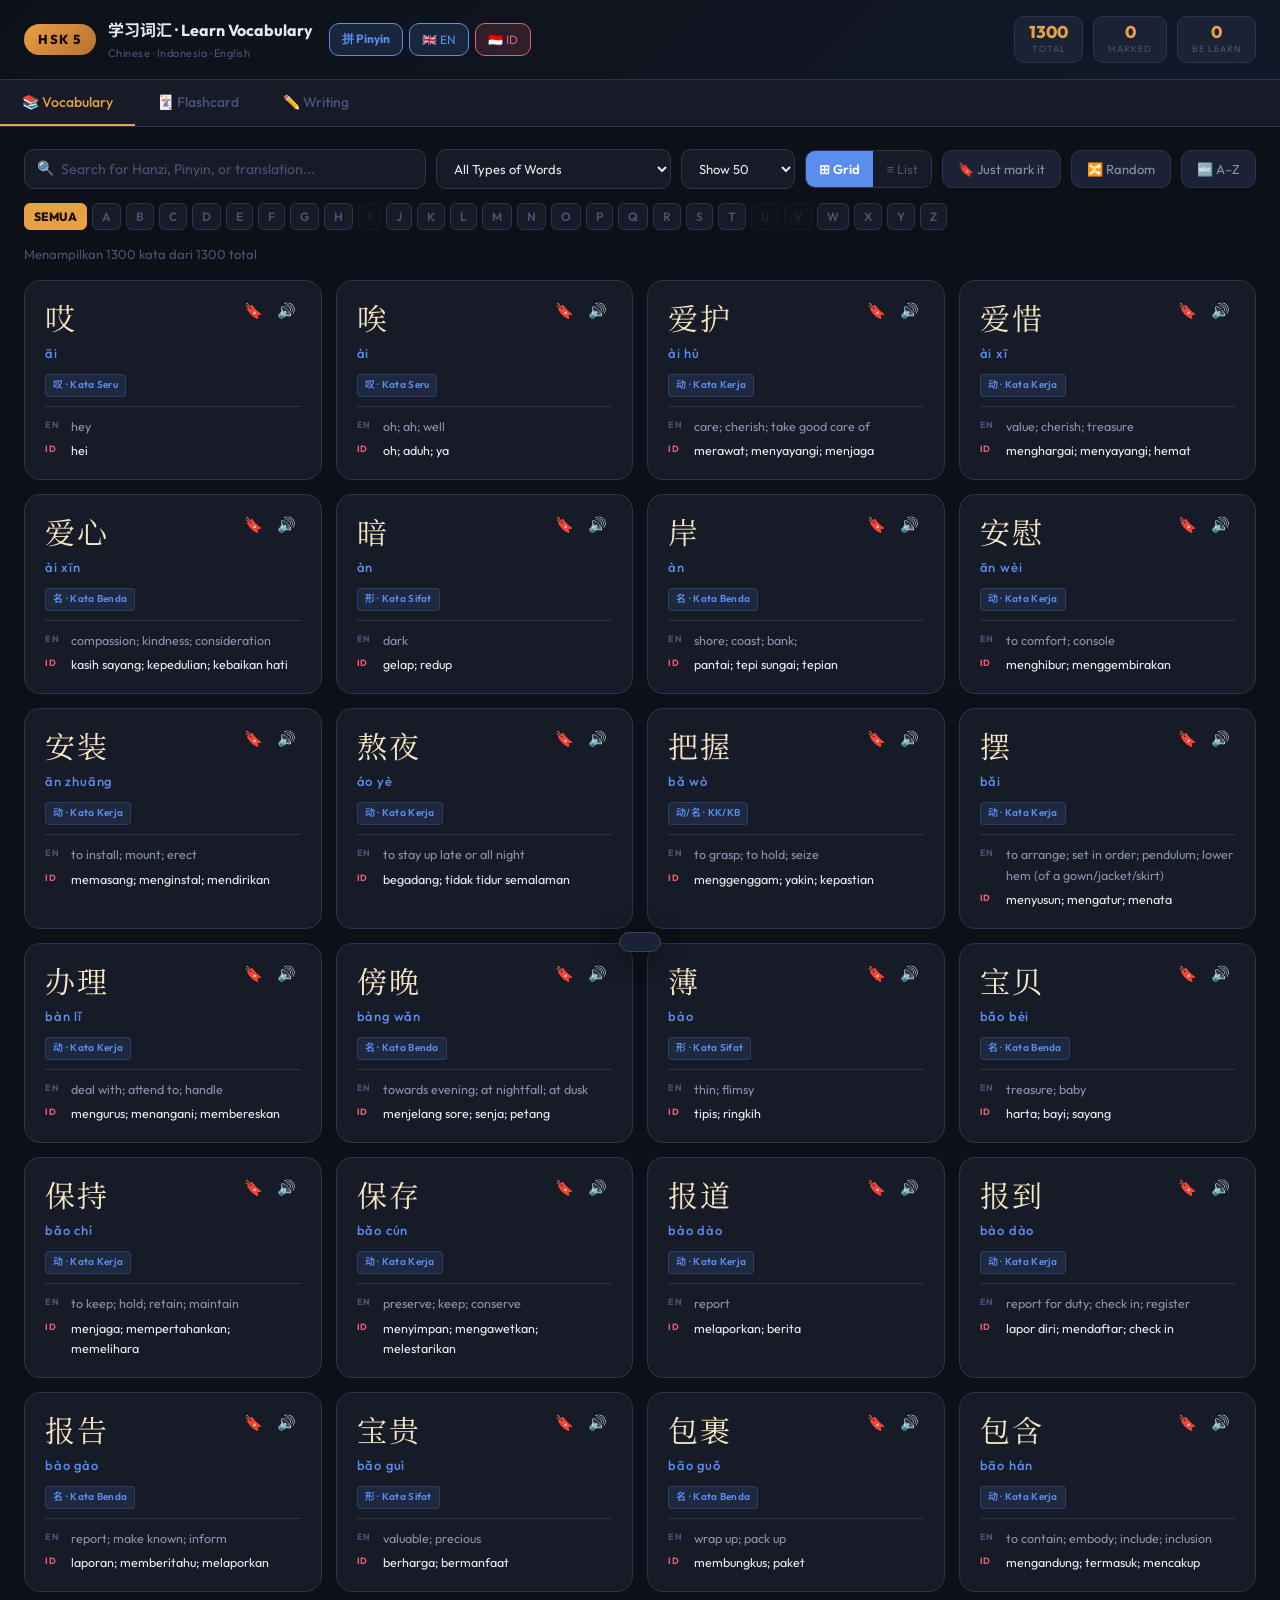
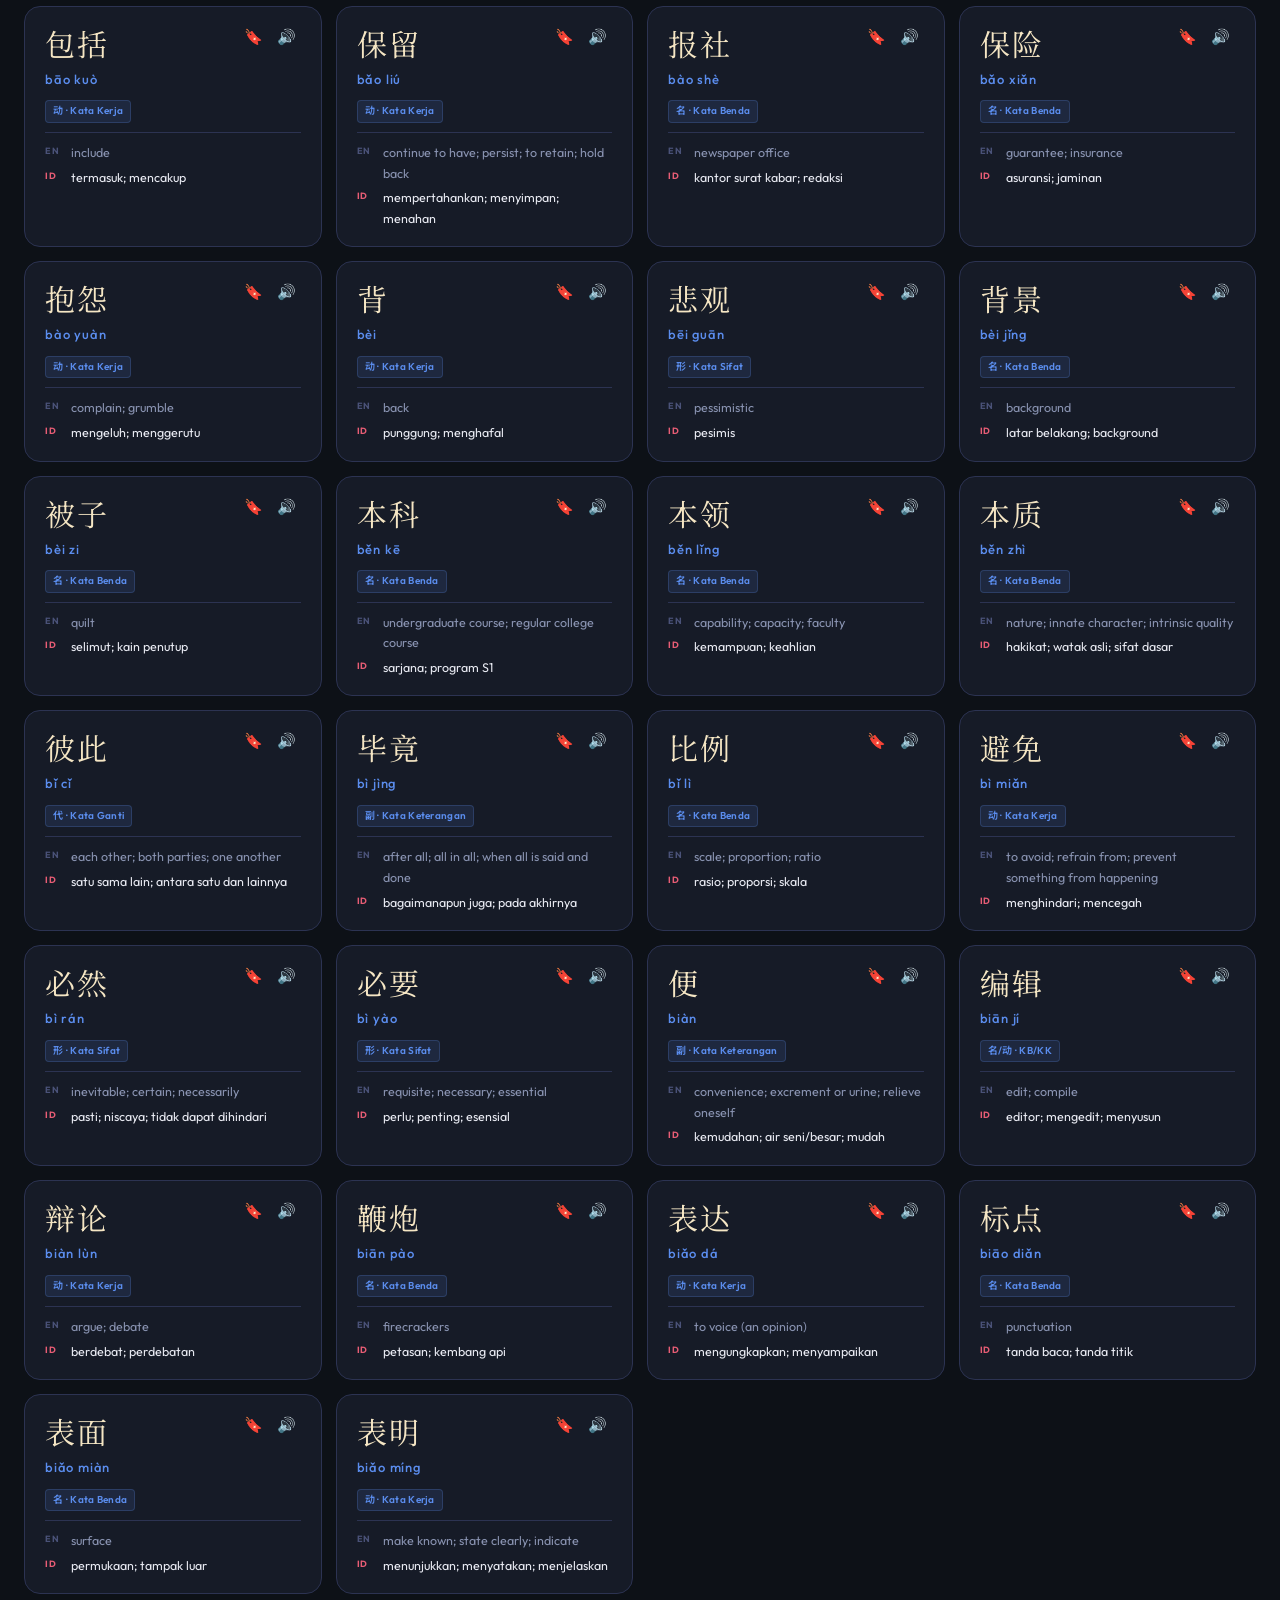
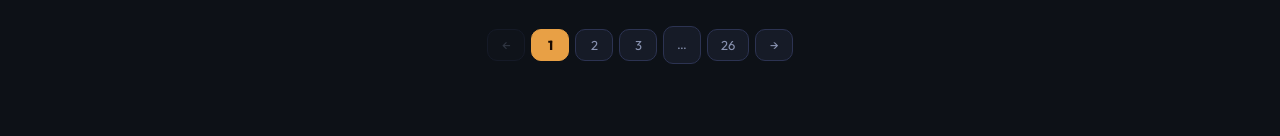
==== commit 62d4d40c: "index.html" ====
--- a/index.html
+++ b/index.html
@@ -3,7 +3,7 @@
 <head>
 <meta charset="UTF-8">
 <meta name="viewport" content="width=device-width, initial-scale=1.0">
-<title>˚.🎀༘⋆ semangat belajar HSK 5 nya sayaanggg 🌸˚˖𓍢ִ໋🌷͙֒✧🩷˚⋆ </title>
+<title>HSK 5 — Belajar Kosakata Mandarin</title>
 <link rel="preconnect" href="https://fonts.googleapis.com">
 <link href="https://fonts.googleapis.com/css2?family=Noto+Serif+SC:wght@400;700&family=Noto+Sans+SC:wght@300;400;700&family=Outfit:wght@300;400;500;600;700;800&display=swap" rel="stylesheet">
 <link rel="stylesheet" href="hsk5.css">
@@ -28,7 +28,7 @@
     <div class="header-stats">
       <div class="stat-chip"><span class="stat-num" id="totalCount">1300</span><span class="stat-label">Total</span></div>
       <div class="stat-chip"><span class="stat-num" id="bmCount">0</span><span class="stat-label">Marked</span></div>
-      <div class="stat-chip"><span class="stat-num" id="learnedCount">0</span><span class="stat-label">Be Learned</span></div>
+      <div class="stat-chip"><span class="stat-num" id="learnedCount">0</span><span class="stat-label">Be learn</span></div>
     </div>
   </div>
 </div>
@@ -45,30 +45,30 @@
   <div class="controls">
     <div class="search-wrap">
       <span class="search-icon">🔍</span>
-      <input type="text" id="searchInput" placeholder="Search for hanzi, pinyin, or translation...">
+      <input type="text" id="searchInput" placeholder="Search for Hanzi, Pinyin, or translation...">
     </div>
     <select id="typeFilter">
       <option value="">All Types of Words</option>
-      <option value="名">名 — Noun</option>
-      <option value="动">动 — Verbs</option>
-      <option value="形">形 — Adjectives</option>
-      <option value="副">副 — Adverbs</option>
-      <option value="连">连 — Conjuctions</option>
-      <option value="介">介 — Prepositions</option>
-      <option value="代">代 — Pronouns</option>
-      <option value="叹">叹 — Interjections</option>
-      <option value="助">助 — Particles</option>
-      <option value="量">量 — Classifiers</option>
+      <option value="名">名 — Kata Benda (Noun)</option>
+      <option value="动">动 — Kata Kerja (Verb)</option>
+      <option value="形">形 — Kata Sifat (Adjective)</option>
+      <option value="副">副 — Kata Keterangan (Adverb)</option>
+      <option value="连">连 — Kata Hubung (Conjunction)</option>
+      <option value="介">介 — Kata Depan (Preposition)</option>
+      <option value="代">代 — Kata Ganti (Pronoun)</option>
+      <option value="叹">叹 — Kata Seru (Interjection)</option>
+      <option value="助">助 — Partikel (Particle)</option>
+      <option value="量">量 — Kata Satuan (Classifier)</option>
     </select>
     <select id="pageSizeSelect" onchange="setPageSize(+this.value)">
-      <option value="10">Showing 10</option>
-      <option value="20">Showing 20</option>
-      <option value="50" selected>Showing 50</option>
-      <option value="100">Showing 100</option>
-      <option value="200">Showing 200</option>
-      <option value="500">Showing 500</option>
-      <option value="1000">Showing 1000</option>
-      <option value="1300">Showing all</option>
+      <option value="10">Show 10</option>
+      <option value="20">Show 20</option>
+      <option value="50" selected>Show 50</option>
+      <option value="100">Show 100</option>
+      <option value="200">Show 200</option>
+      <option value="500">Show 500</option>
+      <option value="1000">Show 1000</option>
+      <option value="1300">Show all</option>
     </select>
     <div class="mode-toggle">
       <button class="mode-btn active" id="modeGrid" onclick="setDisplayMode('grid')">⊞ Grid</button>
@@ -108,14 +108,14 @@
         </div>
       </div>
     </div>
-    <div class="kbd-hint">Space=back · ←→=navigation · Enter=know · X=not know</div>
+    <div class="kbd-hint">Space=back · ←→=navigation · Enter=know · X=don't know yet</div>
     <div class="fc-controls">
       <button class="fc-btn" onclick="fcPrev()">← Back</button>
-      <button class="fc-btn skip" onclick="fcSkipFn()">✗ Not know</button>
-      <button class="fc-btn know" onclick="fcKnowFn()">✓ Already tahu</button>
+      <button class="fc-btn skip" onclick="fcSkipFn()">✗ Don't know yet</button>
+      <button class="fc-btn know" onclick="fcKnowFn()">✓ Already know</button>
       <button class="fc-btn" onclick="fcNext()">Skip →</button>
     </div>
-    <div class="fc-meta" id="fcStats">✓ 0 already know &nbsp;·&nbsp; ✗ 0 not know</div>
+    <div class="fc-meta" id="fcStats">✓ 0 sudah tahu &nbsp;·&nbsp; ✗ 0 don't know yet</div>
     <div class="fc-tool-row">
       <button class="btn" onclick="initFlashcards()">🔄 Restart</button>
       <button class="btn" id="fcBmOnlyBtn" onclick="toggleFcBmOnly()">🔖 Only those marked</button>
@@ -126,8 +126,8 @@
 <!-- ===== ORDERING ===== -->
 <div class="section" id="tab-ordering">
   <div class="wr-header">
-    <h2>✏️ Word Sorting Practice</h2>
-    <p>Arrange the words into correct sentences. Each session's questions are randomly shuffled.</p>
+    <h2>✏️ Word Ordering Exercise</h2>
+    <p>Arrange the words into correct sentences. Each set of questions is randomly shuffled.</p>
   </div>
 
   <div class="wr-toolbar">
@@ -147,27 +147,27 @@
   <div class="wr-progress">
     <div class="prog-bar"><div class="prog-fill" id="wrFill" style="width:0%"></div></div>
     <span class="prog-text" id="wrProgText">1 / 10</span>
-    <div class="wr-score-chip">Score: <span id="wrScore">0</span>/<span id="wrTotal">10</span></div>
+    <div class="wr-score-chip">Skor: <span id="wrScore">0</span>/<span id="wrTotal">10</span></div>
   </div>
 
   <div id="wrGame">
     <div class="wr-card">
-      <div class="wr-qnum" id="wrQnum">QUESTION 1</div>
+      <div class="wr-qnum" id="wrQnum">Question 1</div>
       <div class="wr-grammar-tag" id="wrGrammarTag"></div>
-      <div class="wr-instruction">Arrange the following words into correct sentences:</div>
-
-      <div class="wr-label">📦 Word Bank — click to enter into answers:</div>
+      <div class="wr-instruction">Arrange the following words into a correct sentence:</div>
+
+      <div class="wr-label">📦 Arrange the following words from the Word Bank — click to add them to your answer — into a correct sentence:</div>
       <div class="wr-bank" id="wrBank"></div>
 
-      <div class="wr-label">📝 Answer — click the word to return it to the bank:</div>
+      <div class="wr-label">📝 Answer — click the word to return to the bank:</div>
       <div class="wr-answer-wrap" id="wrAnswer">
-        <span class="wr-empty-hint">No words have been chosen yet…</span>
+        <span class="wr-empty-hint">No word has been chosen yet…</span>
       </div>
 
       <div class="wr-btn-row">
         <button class="wr-btn primary" id="wrCheckBtn" onclick="checkOrdering()">✓ Check</button>
-        <button class="wr-btn danger" id="wrClearBtn" onclick="clearOrdering()">↺ Delete all</button>
-        <button class="wr-btn" id="wrNextBtn" onclick="nextOrdering()" style="display:none">→ Next question</button>
+        <button class="wr-btn danger" id="wrClearBtn" onclick="clearOrdering()">↺ Delete All</button>
+        <button class="wr-btn" id="wrNextBtn" onclick="nextOrdering()" style="display:none">→ Next Question</button>
       </div>
       <div class="wr-feedback" id="wrFeedback"></div>
     </div>
@@ -176,7 +176,7 @@
   <div class="wr-result" id="wrResult">
     <div class="wr-result-stars" id="wrStars">🌟🌟🌟</div>
     <div class="wr-big-score" id="wrFinalScore">0/10</div>
-    <div class="wr-result-msg" id="wrResultMsg">Finished!</div>
+    <div class="wr-result-msg" id="wrResultMsg">Completed!</div>
     <div class="wr-result-detail" id="wrResultDetail"></div>
     <button class="wr-btn primary" onclick="restartOrdering()" style="margin:0 auto;display:flex;">🔄 New Session (Random)</button>
   </div>
@@ -195,7 +195,7 @@
     </div>
     <div class="m-level" id="mLevel"></div>
       <div class="m-example" id="mExample" style="display:none;">
-      <div class="m-ex-label">💬 Example of sentences</div>
+      <div class="m-ex-label">💬 Example sentence</div>
       <div class="m-ex-zh" id="mExZh"></div>
       <div class="m-ex-py" id="mExPy"></div>
       <div class="m-ex-row">
@@ -209,7 +209,7 @@
     </div>
     <div class="m-actions">
       <button class="m-btn" id="mBmBtn" onclick="toggleBmModal()">🔖 Mark</button>
-      <button class="m-btn" onclick="speakModal()">🔊 Audio</button>
+      <button class="m-btn" onclick="speakModal()">🔊 Sound</button>
     </div>
   </div>
 </div>
@@ -837,7 +837,7 @@
   document.getElementById('fcFill').style.width = pct+'%';
   document.getElementById('fcProgText').textContent = `${fcIdx+1} / ${fcQueue.length}`;
   document.getElementById('fcStats').textContent =
-    `✓ ${fcKnownSet.size} already know · ✗ ${fcSkipSet.size} not know`;
+    `✓ ${fcKnownSet.size} sudah tahu · ✗ ${fcSkipSet.size} belum tahu`;
 }
 function flipCard() {
   fcFlipped = !fcFlipped;
@@ -916,10 +916,10 @@
   const el = document.getElementById('wrAnswer');
   el.className = 'wr-answer-wrap';
   if (!ordPlaced.length) {
-    el.innerHTML = '<span class="wr-empty-hint">Click the words above to form a sentence...</span>';
+    el.innerHTML = '<span class="wr-empty-hint">Klik kata di atas untuk menyusun kalimat…</span>';
   } else {
     el.innerHTML = ordPlaced.map((a,i) =>
-      `<div class="wr-placed-chip" onclick="ordRemove(${i})" title="Click to delete">${a.word}</div>`
+      `<div class="wr-placed-chip" onclick="ordRemove(${i})" title="Klik untuk hapus">${a.word}</div>`
     ).join('');
   }
 }
@@ -949,7 +949,7 @@
 }
 
 function checkOrdering() {
-  if (!ordPlaced.length) { toast('⚠️ Let's arrange the words first!'); return; }
+  if (!ordPlaced.length) { toast('⚠️ Susun kata dulu!'); return; }
   ordChecked = true;
   const ex      = ordQueue[ordIdx];
   const userAns = ordPlaced.map(p => p.word).join('');
@@ -965,11 +965,11 @@
   fb.style.display = 'block';
   fb.className = 'wr-feedback ' + (correct ? 'correct' : 'wrong');
   fb.innerHTML = correct
-    ? `✅ <strong>Benar! Very good!</strong>
+    ? `✅ <strong>Benar! Bagus sekali!</strong>
        <div class="ans-hanzi">${ex.answer_display}</div>
        <div class="ans-pinyin">${ex.pinyin}</div>
        <div class="ans-meaning">${ex.meaning}</div>`
-    : `❌ <strong>Belum tepat.</strong> Correct answer:
+    : `❌ <strong>Belum tepat.</strong> Jawaban yang benar:
        <div class="ans-hanzi">${ex.answer_display}</div>
        <div class="ans-pinyin">${ex.pinyin}</div>
        <div class="ans-meaning">${ex.meaning}</div>`;
@@ -994,13 +994,13 @@
   document.getElementById('wrFill').style.width = '100%';
   document.getElementById('wrFinalScore').textContent = `${ordScore}/${total}`;
   let msg, stars;
-  if (pct===100) { msg='Perfect! 🏆 Extraordinary!'; stars='🌟🌟🌟'; }
-  else if (pct>=80) { msg='Perfect! 💪 Keep practicing!'; stars='⭐⭐🌟'; }
-  else if (pct>=60) { msg='Reasonable! 😊 Could be better.'; stars='⭐⭐'; }
-  else { msg='The spirit of continuous learning! 📚'; stars='⭐'; }
+  if (pct===100) { msg='Sempurna! 🏆 Luar biasa!'; stars='🌟🌟🌟'; }
+  else if (pct>=80) { msg='Bagus sekali! 💪 Terus berlatih!'; stars='⭐⭐🌟'; }
+  else if (pct>=60) { msg='Lumayan! 😊 Bisa lebih baik lagi.'; stars='⭐⭐'; }
+  else { msg='Semangat belajar terus! 📚'; stars='⭐'; }
   document.getElementById('wrStars').textContent    = stars;
   document.getElementById('wrResultMsg').textContent  = msg;
-  document.getElementById('wrResultDetail').textContent = `You answered correctly ${ordScore} from ${total} question (${pct}%)`;
+  document.getElementById('wrResultDetail').textContent = `Kamu menjawab benar ${ordScore} dari ${total} soal (${pct}%)`;
   document.getElementById('wrResult').classList.add('visible');
 }
 
--- a/hsk5.css
+++ b/hsk5.css
@@ -806,4 +806,4 @@
   font-size: 12.5px;
   margin-bottom: 3px;
 }
-.m-ex-trans { color: var(--text-dim); }+.m-ex-trans { color: var(--text-dim); }
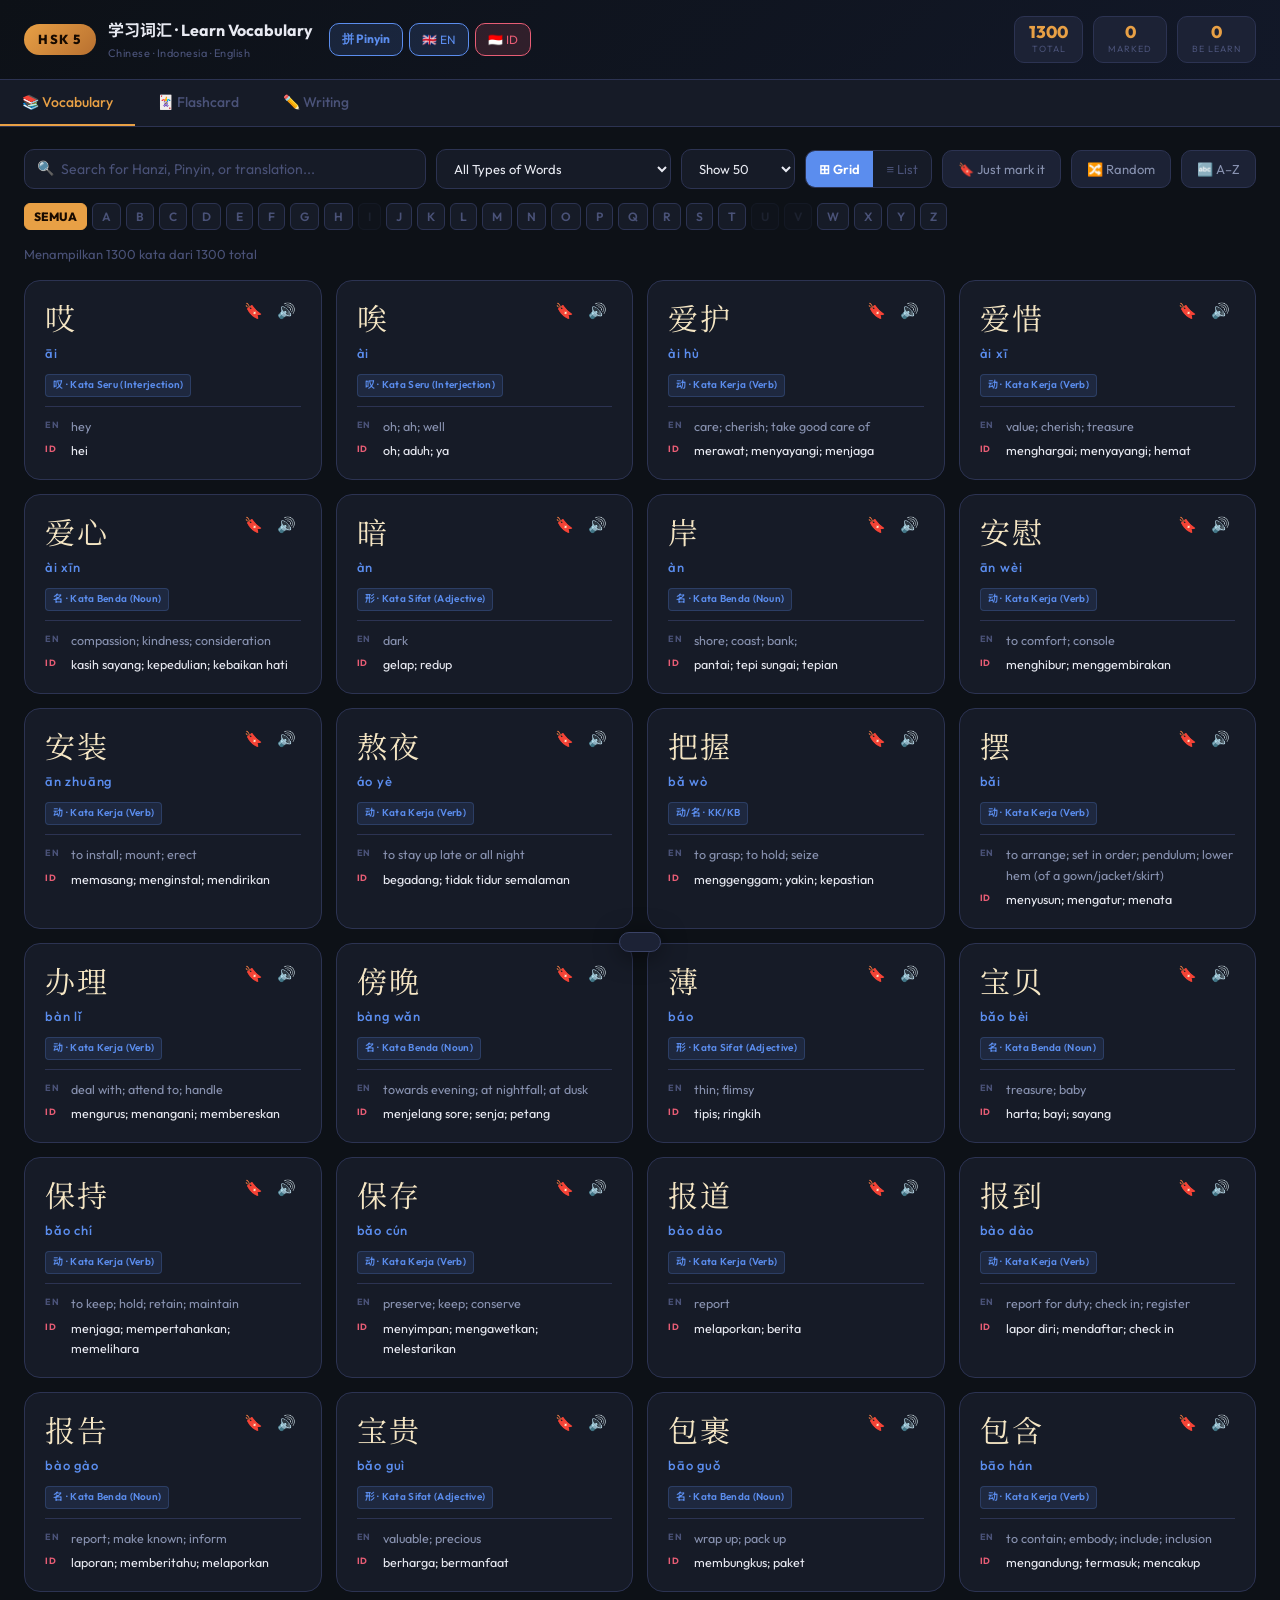
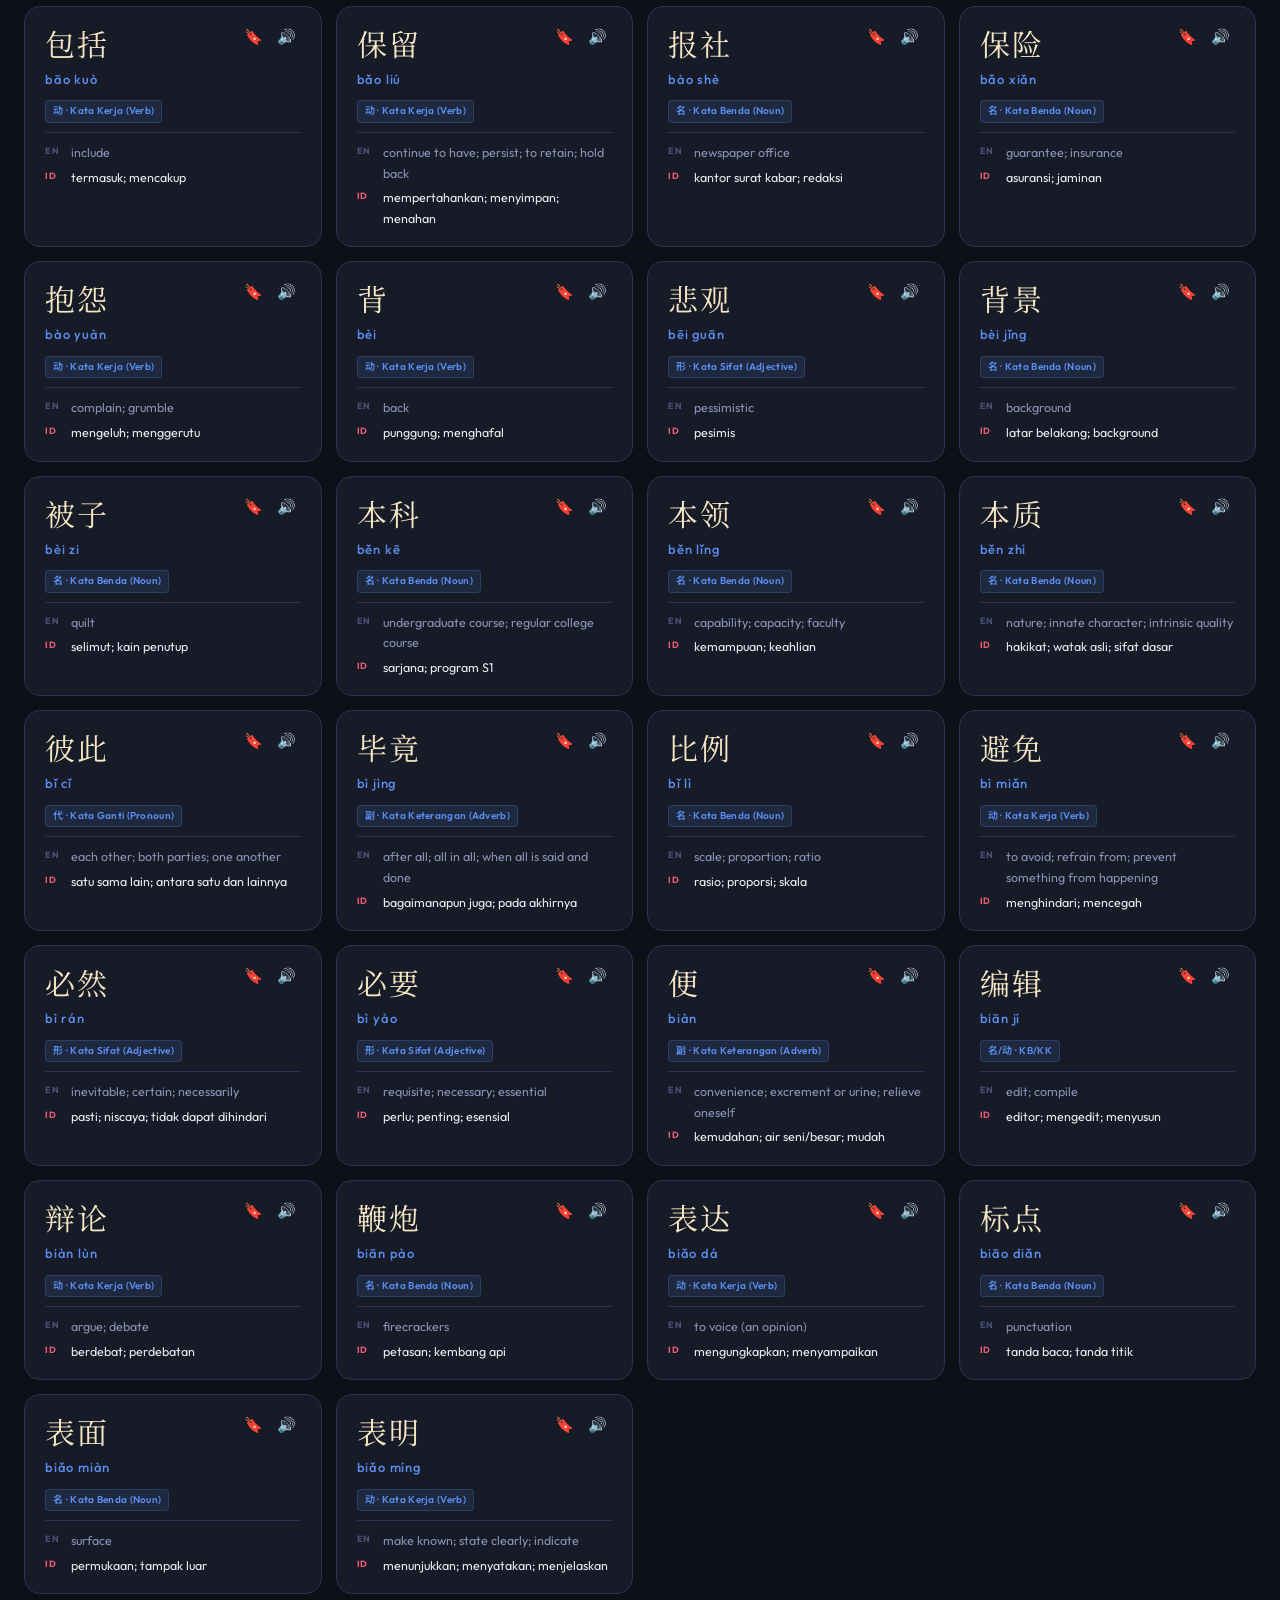
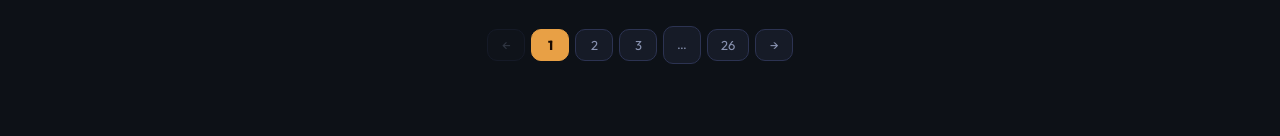
==== commit 1927fe4e: "index.html" ====
--- a/index.html
+++ b/index.html
@@ -3,7 +3,7 @@
 <head>
 <meta charset="UTF-8">
 <meta name="viewport" content="width=device-width, initial-scale=1.0">
-<title>HSK 5 — Belajar Kosakata Mandarin</title>
+<title>HSK 5 — Learn Chinese Vocabulary</title>
 <link rel="preconnect" href="https://fonts.googleapis.com">
 <link href="https://fonts.googleapis.com/css2?family=Noto+Serif+SC:wght@400;700&family=Noto+Sans+SC:wght@300;400;700&family=Outfit:wght@300;400;500;600;700;800&display=swap" rel="stylesheet">
 <link rel="stylesheet" href="hsk5.css">
@@ -457,9 +457,9 @@
   "尊敬":{"zh":"我们要尊敬老师和长辈。","py":"Wǒmen yào zūnjìng lǎoshī hé zhǎngbèi.","id":"Kita harus menghormati guru dan orang yang lebih tua.","en":"We must respect teachers and elders."}
 };
 const TYPE_ID = {
-  '名':'Kata Benda','动':'Kata Kerja','形':'Kata Sifat','副':'Kata Keterangan',
-  '连':'Kata Hubung','介':'Kata Depan','代':'Kata Ganti','叹':'Kata Seru',
-  '助':'Partikel','量':'Kata Satuan','数':'Bilangan','行':'Kata Kerja',
+  '名':'Kata Benda (Noun)','动':'Kata Kerja (Verb)','形':'Kata Sifat (Adjective)','副':'Kata Keterangan (Adverb)',
+  '连':'Kata Hubung (Conjunction)','介':'Kata Depan (Preposition)','代':'Kata Ganti (Pronoun)','叹':'Kata Seru (Interjection)',
+  '助':'Partikel (Particle)','量':'Kata Satuan(Classifier)','数':'Numbers','行':'Kata Kerja (Verb)',
   '动/名':'KK/KB','名/动':'KB/KK','副/动':'KKet/KK','形/副':'KS/KKet',
   '动/形':'KK/KS','形/动':'KS/KK','名/形':'KB/KS','形/名':'KS/KB',
   '动/副':'KK/KKet','副/形':'KKet/KS','量/名':'KSat/KB','动/量':'KK/KSat'
@@ -750,7 +750,7 @@
   localStorage.setItem('hsk5_bm', JSON.stringify([...bookmarks]));
   updateStats(); renderPage();
   if (bmOnly) applyFilters();
-  toast(bookmarks.has(h) ? '🔖 Ditandai!' : '🔖 Dihapus dari penanda');
+  toast(bookmarks.has(h) ? '🔖 Bookmarked!' : '🔖 Removed from the marker');
 }
 function toggleBmModal() {
   if (!curModal) return;
@@ -762,7 +762,7 @@
   const btn = document.getElementById('mBmBtn');
   const on  = bookmarks.has(h);
   btn.classList.toggle('bm-on', on);
-  btn.textContent = on ? '🔖 Ditandai' : '🔖 Tandai';
+  btn.textContent = on ? '🔖 Bookmarked' : '🔖 Mark';
 }
 
 // ============================================================
@@ -815,7 +815,7 @@
   const src = fcBmOnly
     ? VOCAB.filter(w => bookmarks.has(w.hanzi))
     : [...filtered];
-  if (!src.length) { toast('⚠️ Tidak ada kata!'); return; }
+  if (!src.length) { toast('⚠️ There are no words!'); return; }
   fcQueue = shuffle([...src]);
   fcIdx = 0;
   fcKnownSet.clear(); fcSkipSet.clear(); fcFlipped = false;
@@ -837,7 +837,7 @@
   document.getElementById('fcFill').style.width = pct+'%';
   document.getElementById('fcProgText').textContent = `${fcIdx+1} / ${fcQueue.length}`;
   document.getElementById('fcStats').textContent =
-    `✓ ${fcKnownSet.size} sudah tahu · ✗ ${fcSkipSet.size} belum tahu`;
+    `✓ ${fcKnownSet.size} already know · ✗ ${fcSkipSet.size} don't know yet`;
 }
 function flipCard() {
   fcFlipped = !fcFlipped;
@@ -916,7 +916,7 @@
   const el = document.getElementById('wrAnswer');
   el.className = 'wr-answer-wrap';
   if (!ordPlaced.length) {
-    el.innerHTML = '<span class="wr-empty-hint">Klik kata di atas untuk menyusun kalimat…</span>';
+    el.innerHTML = '<span class="wr-empty-hint">Click the words above to form a sentence…</span>';
   } else {
     el.innerHTML = ordPlaced.map((a,i) =>
       `<div class="wr-placed-chip" onclick="ordRemove(${i})" title="Klik untuk hapus">${a.word}</div>`
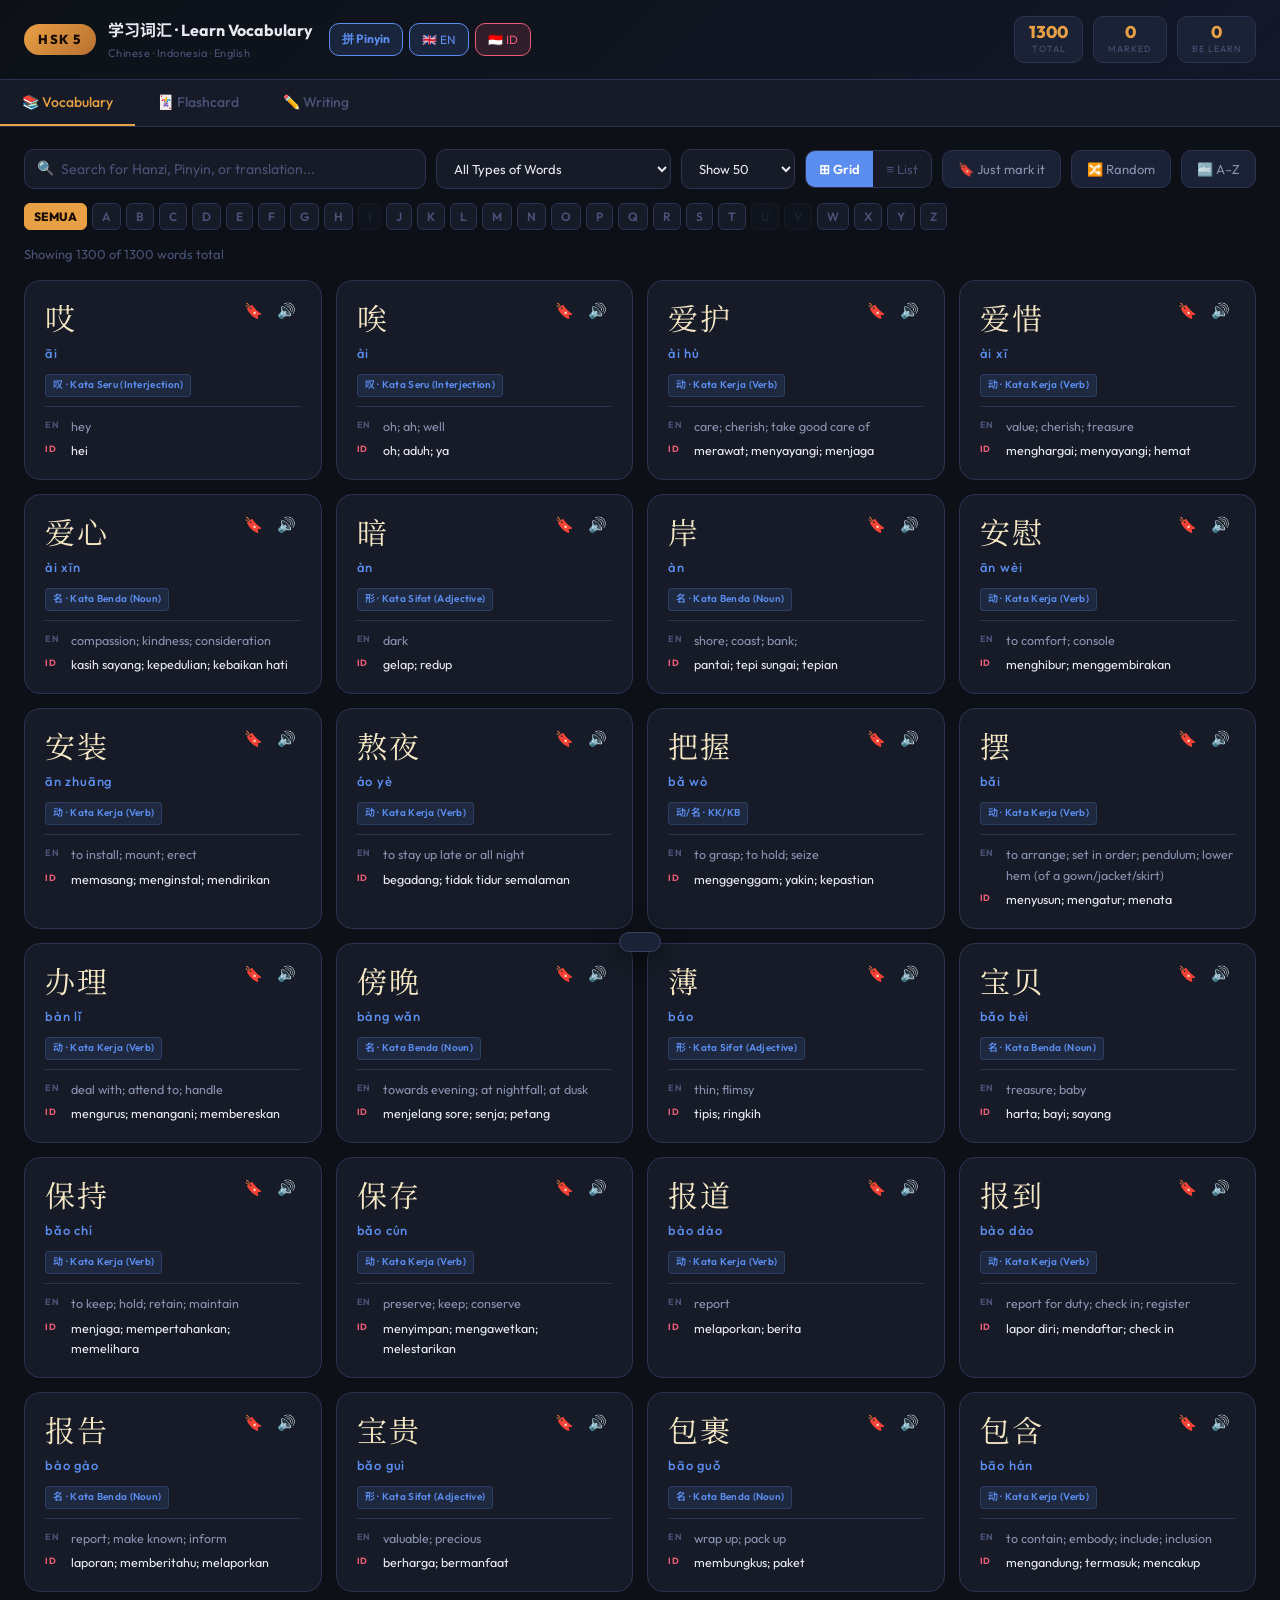
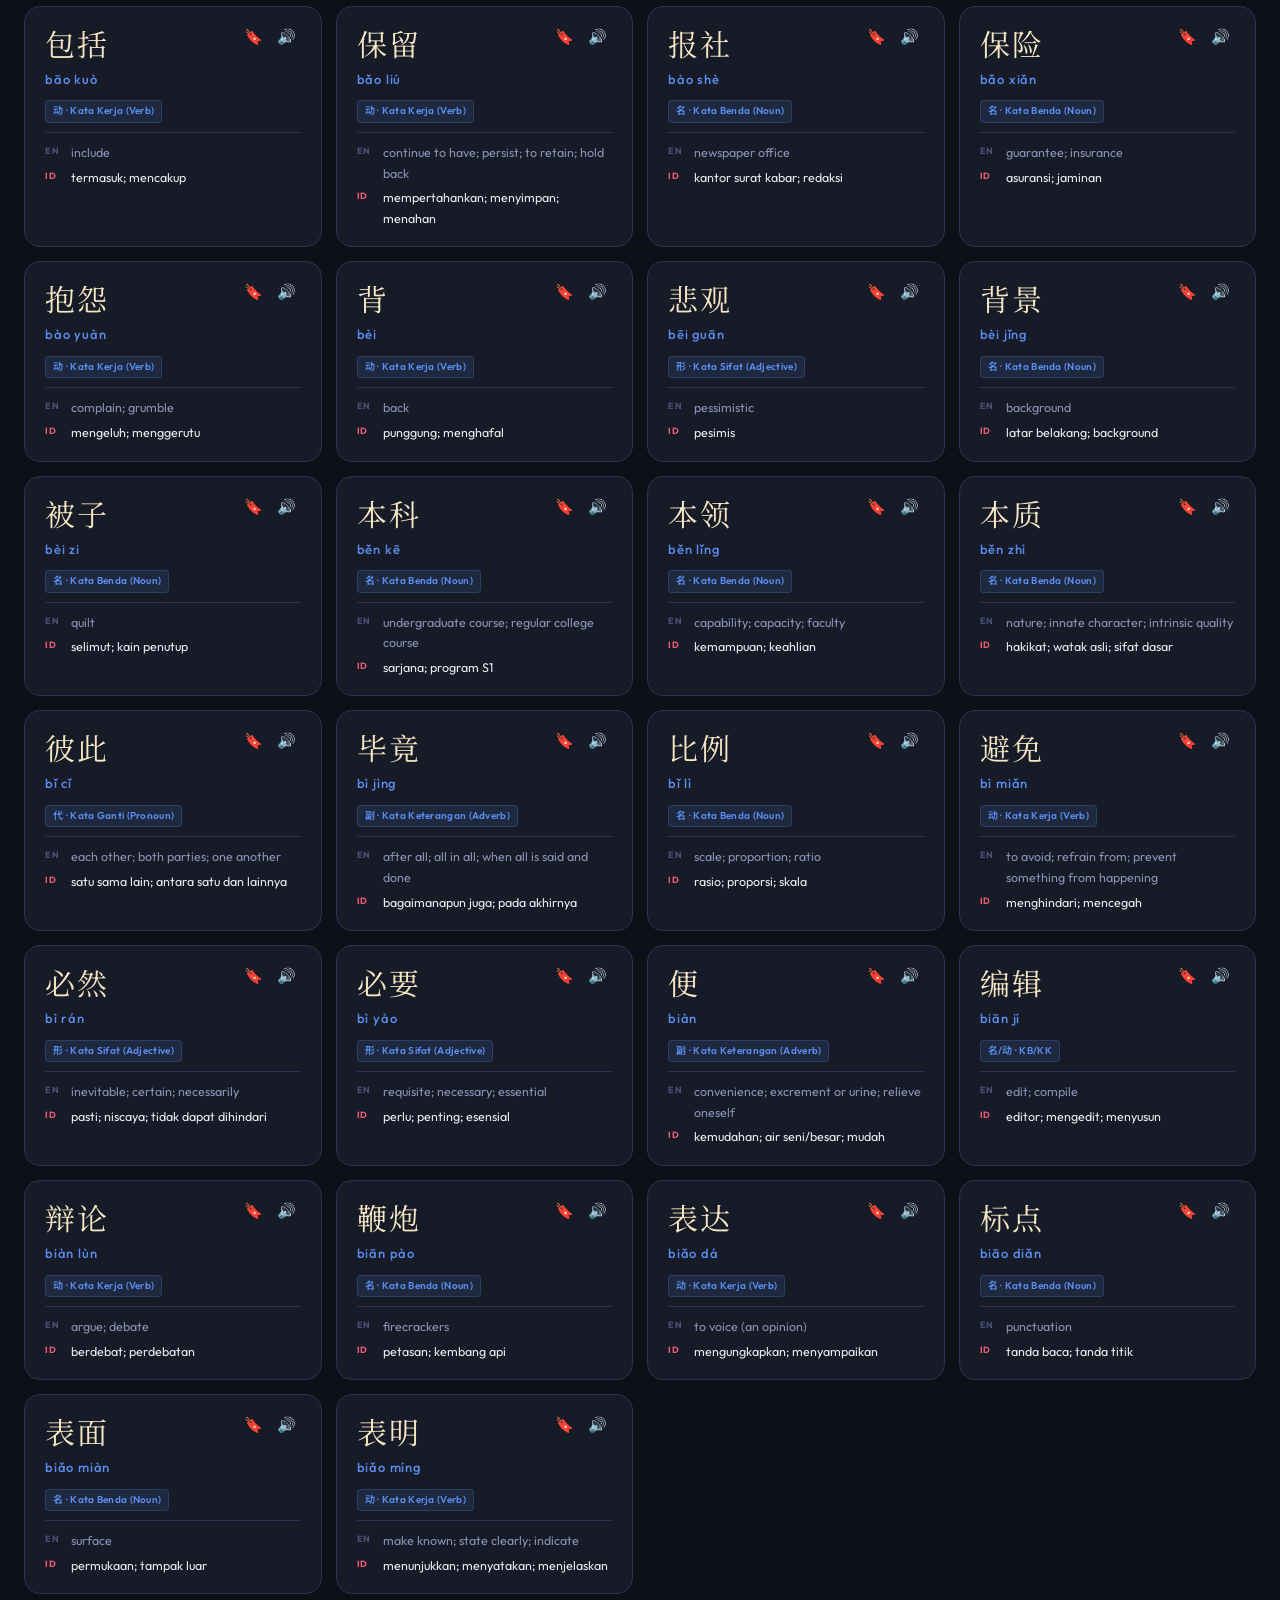
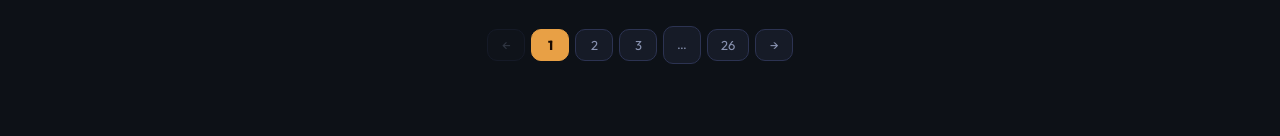
==== commit bf2cbd84: "index.html" ====
--- a/index.html
+++ b/index.html
@@ -550,7 +550,7 @@
     return true;
   });
   document.getElementById('resultCount').textContent =
-    `Menampilkan ${filtered.length} kata dari ${VOCAB.length} total`;
+    `Showing ${filtered.length} of ${VOCAB.length} words total`;
   renderPage();
   renderPagination();
 }
@@ -563,7 +563,7 @@
   const items = alphaFilter ? filtered : filtered.slice((page-1)*pageSize, page*pageSize);
 
   if (!items.length) {
-    c.innerHTML = '<div class="empty-state"><div class="empty-icon">🔍</div><div>Tidak ada kata ditemukan</div></div>';
+    c.innerHTML = '<div class="empty-state"><div class="empty-icon">🔍</div><div>No words found</div></div>';
     lh.style.display = 'none'; return;
   }
   if (displayMode === 'list') {
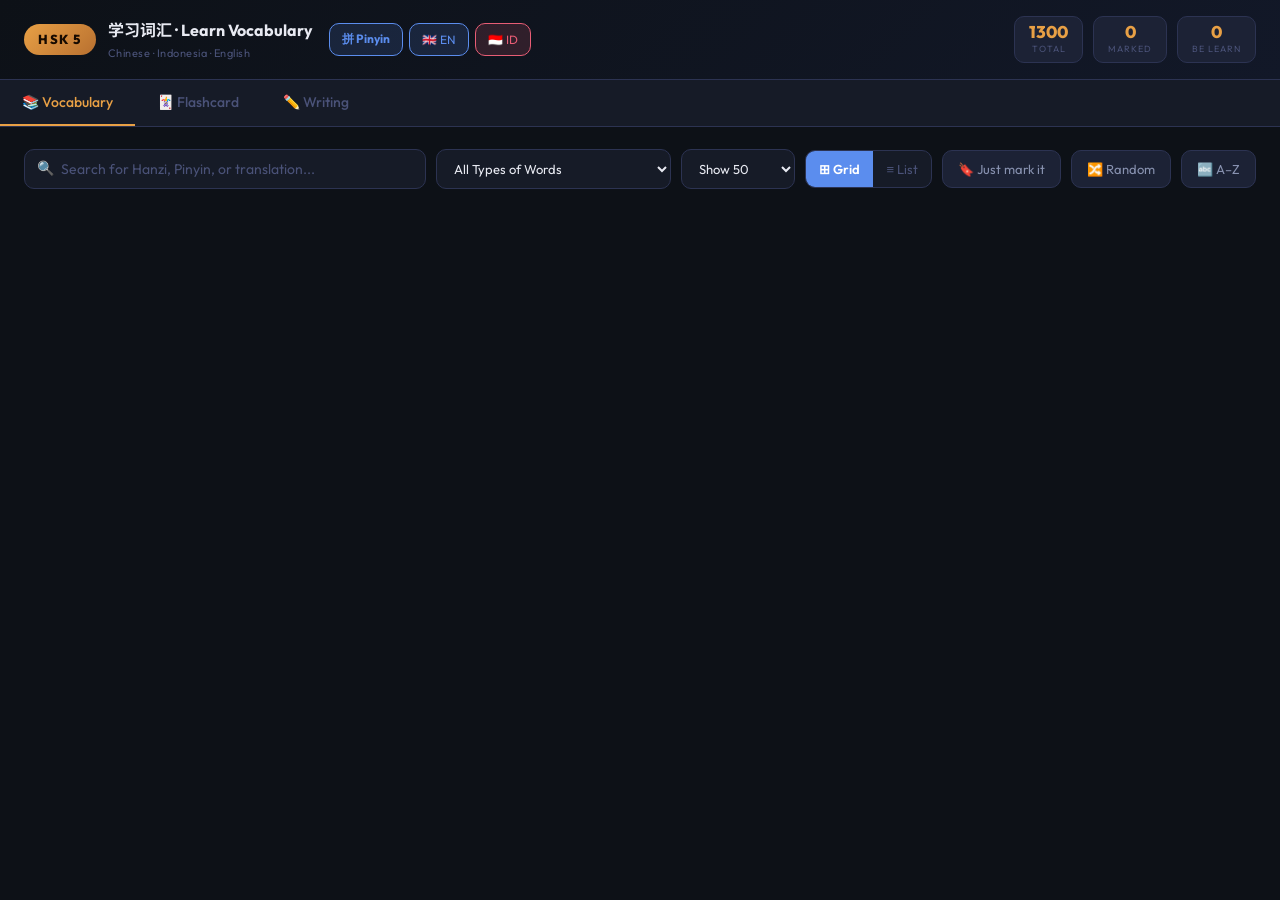
==== commit e77e442b: "index.html" ====
--- a/index.html
+++ b/index.html
@@ -891,7 +891,7 @@
   const bankTokens = shuffle([...ex.words].filter(w => w !== '，'));
 
   document.getElementById('wrQnum').textContent =
-    `SOAL ${ordIdx+1} dari ${ordQueue.length}`;
+    `Question ${ordIdx+1} from ${ordQueue.length}`;
   document.getElementById('wrGrammarTag').textContent = ex.grammar || '';
   document.getElementById('wrGrammarTag').style.display = ex.grammar ? '' : 'none';
 
@@ -994,13 +994,13 @@
   document.getElementById('wrFill').style.width = '100%';
   document.getElementById('wrFinalScore').textContent = `${ordScore}/${total}`;
   let msg, stars;
-  if (pct===100) { msg='Sempurna! 🏆 Luar biasa!'; stars='🌟🌟🌟'; }
-  else if (pct>=80) { msg='Bagus sekali! 💪 Terus berlatih!'; stars='⭐⭐🌟'; }
-  else if (pct>=60) { msg='Lumayan! 😊 Bisa lebih baik lagi.'; stars='⭐⭐'; }
-  else { msg='Semangat belajar terus! 📚'; stars='⭐'; }
+  if (pct===100) { msg='Perfect! 🏆 Excellent!'; stars='🌟🌟🌟'; }
+  else if (pct>=80) { msg='That's great! 💪 Keep practicing!'; stars='⭐⭐🌟'; }
+  else if (pct>=60) { msg='Notbad! 😊 It could be even better.'; stars='⭐⭐'; }
+  else { msg='Keep up the enthusiasm for learning! 📚'; stars='⭐'; }
   document.getElementById('wrStars').textContent    = stars;
   document.getElementById('wrResultMsg').textContent  = msg;
-  document.getElementById('wrResultDetail').textContent = `Kamu menjawab benar ${ordScore} dari ${total} soal (${pct}%)`;
+  document.getElementById('wrResultDetail').textContent = `You got ${ordScore} out of ${total} question correct (${pct}%)`;
   document.getElementById('wrResult').classList.add('visible');
 }
 
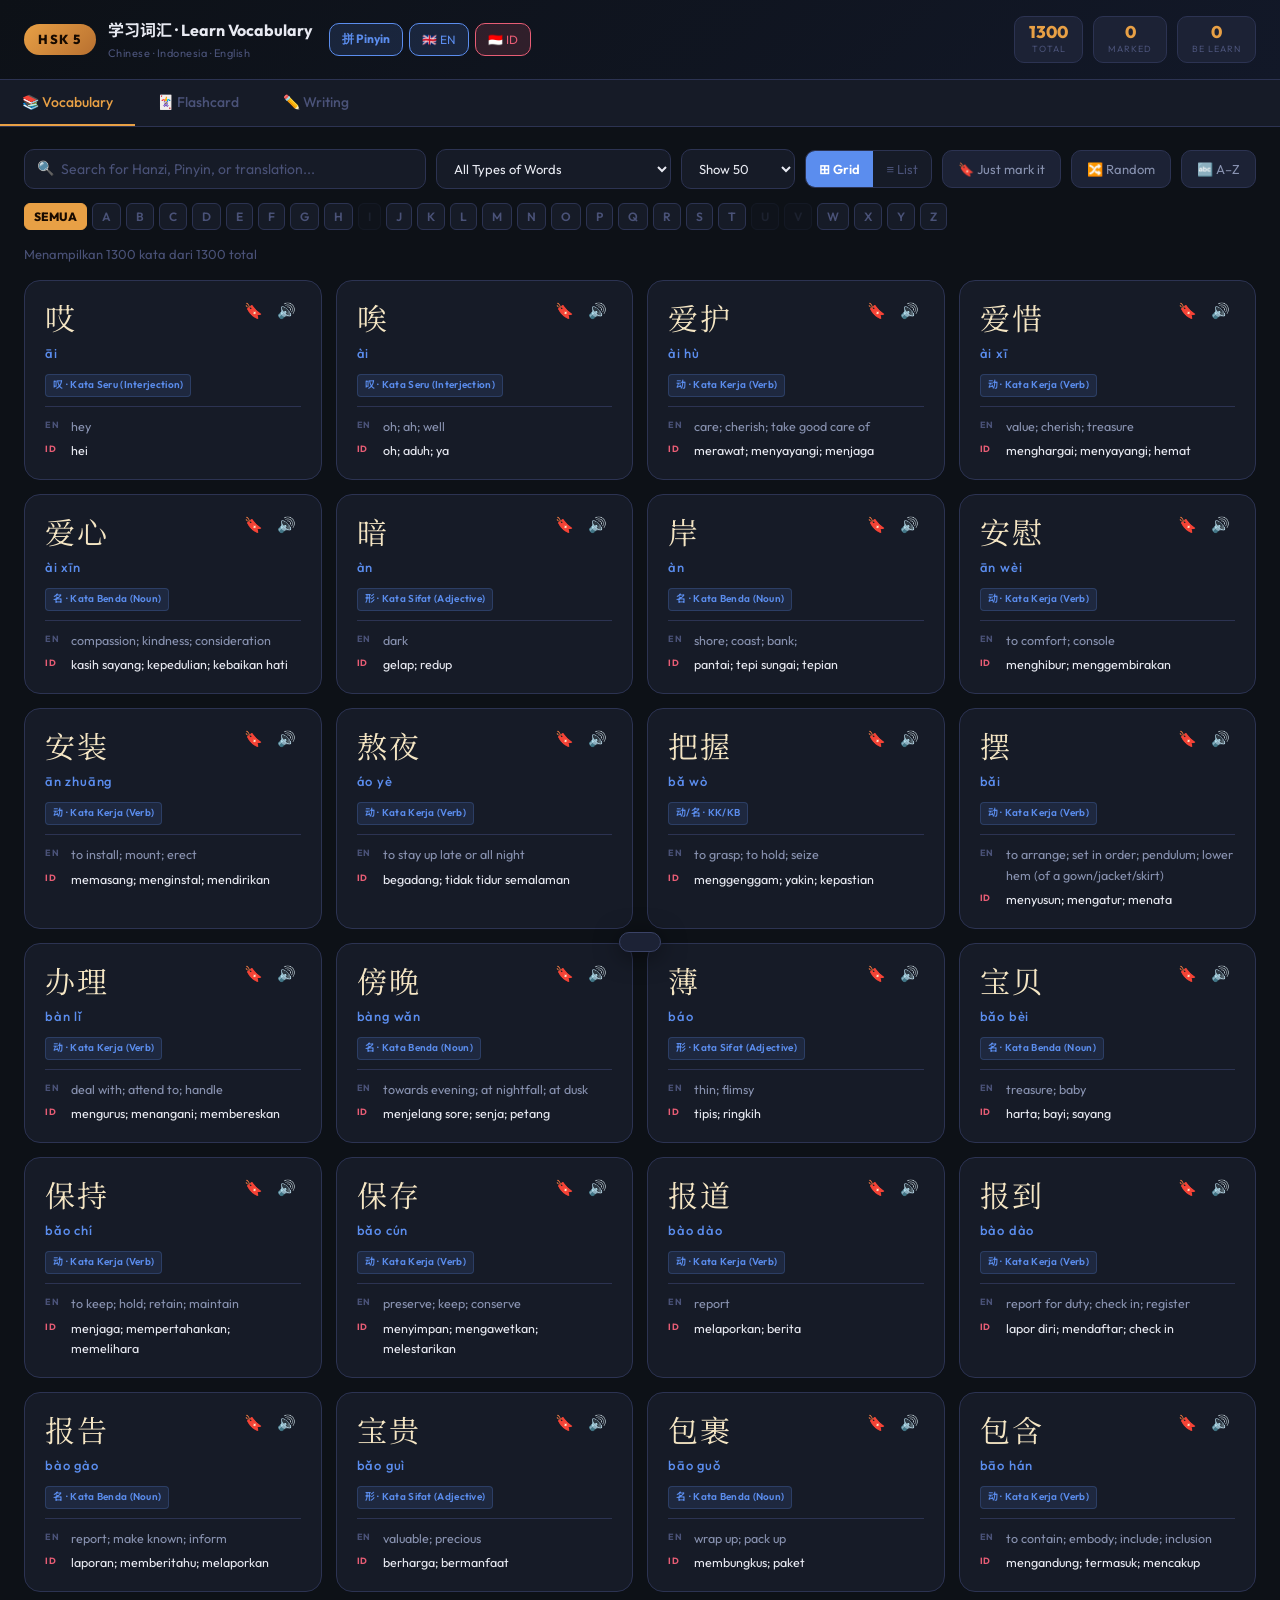
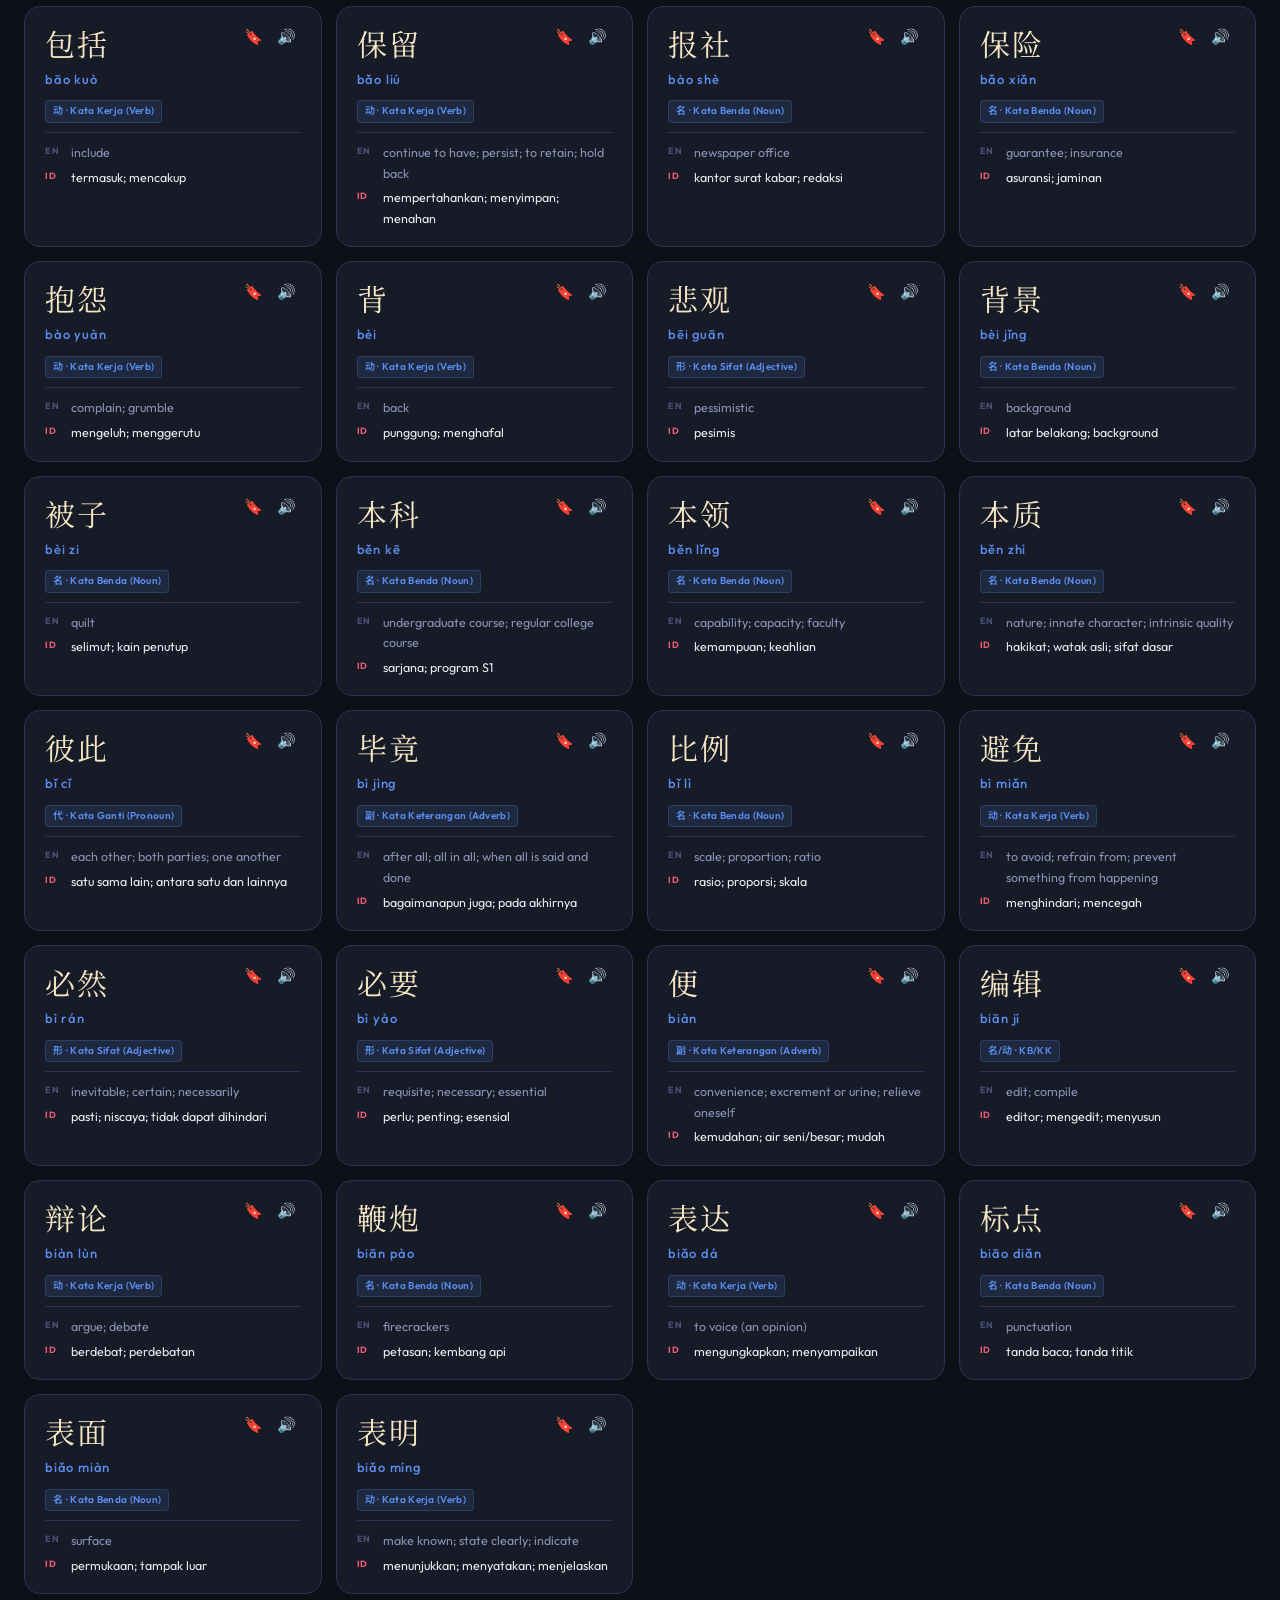
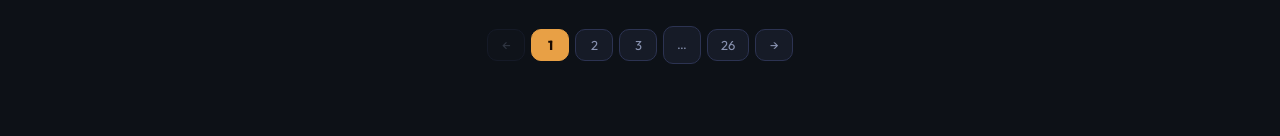
==== commit 19f329dc: "index.html" ====
--- a/index.html
+++ b/index.html
@@ -550,7 +550,7 @@
     return true;
   });
   document.getElementById('resultCount').textContent =
-    `Showing ${filtered.length} of ${VOCAB.length} words total`;
+    `Menampilkan ${filtered.length} kata dari ${VOCAB.length} total`;
   renderPage();
   renderPagination();
 }
@@ -563,7 +563,7 @@
   const items = alphaFilter ? filtered : filtered.slice((page-1)*pageSize, page*pageSize);
 
   if (!items.length) {
-    c.innerHTML = '<div class="empty-state"><div class="empty-icon">🔍</div><div>No words found</div></div>';
+    c.innerHTML = '<div class="empty-state"><div class="empty-icon">🔍</div><div>Tidak ada kata ditemukan</div></div>';
     lh.style.display = 'none'; return;
   }
   if (displayMode === 'list') {
@@ -750,7 +750,7 @@
   localStorage.setItem('hsk5_bm', JSON.stringify([...bookmarks]));
   updateStats(); renderPage();
   if (bmOnly) applyFilters();
-  toast(bookmarks.has(h) ? '🔖 Bookmarked!' : '🔖 Removed from the marker');
+  toast(bookmarks.has(h) ? '🔖 Ditandai!' : '🔖 Dihapus dari penanda');
 }
 function toggleBmModal() {
   if (!curModal) return;
@@ -762,7 +762,7 @@
   const btn = document.getElementById('mBmBtn');
   const on  = bookmarks.has(h);
   btn.classList.toggle('bm-on', on);
-  btn.textContent = on ? '🔖 Bookmarked' : '🔖 Mark';
+  btn.textContent = on ? '🔖 Ditandai' : '🔖 Tandai';
 }
 
 // ============================================================
@@ -815,7 +815,7 @@
   const src = fcBmOnly
     ? VOCAB.filter(w => bookmarks.has(w.hanzi))
     : [...filtered];
-  if (!src.length) { toast('⚠️ There are no words!'); return; }
+  if (!src.length) { toast('⚠️ Tidak ada kata!'); return; }
   fcQueue = shuffle([...src]);
   fcIdx = 0;
   fcKnownSet.clear(); fcSkipSet.clear(); fcFlipped = false;
@@ -837,7 +837,7 @@
   document.getElementById('fcFill').style.width = pct+'%';
   document.getElementById('fcProgText').textContent = `${fcIdx+1} / ${fcQueue.length}`;
   document.getElementById('fcStats').textContent =
-    `✓ ${fcKnownSet.size} already know · ✗ ${fcSkipSet.size} don't know yet`;
+    `✓ ${fcKnownSet.size} sudah tahu · ✗ ${fcSkipSet.size} belum tahu`;
 }
 function flipCard() {
   fcFlipped = !fcFlipped;
@@ -891,7 +891,7 @@
   const bankTokens = shuffle([...ex.words].filter(w => w !== '，'));
 
   document.getElementById('wrQnum').textContent =
-    `Question ${ordIdx+1} from ${ordQueue.length}`;
+    `SOAL ${ordIdx+1} dari ${ordQueue.length}`;
   document.getElementById('wrGrammarTag').textContent = ex.grammar || '';
   document.getElementById('wrGrammarTag').style.display = ex.grammar ? '' : 'none';
 
@@ -916,7 +916,7 @@
   const el = document.getElementById('wrAnswer');
   el.className = 'wr-answer-wrap';
   if (!ordPlaced.length) {
-    el.innerHTML = '<span class="wr-empty-hint">Click the words above to form a sentence…</span>';
+    el.innerHTML = '<span class="wr-empty-hint">Klik kata di atas untuk menyusun kalimat…</span>';
   } else {
     el.innerHTML = ordPlaced.map((a,i) =>
       `<div class="wr-placed-chip" onclick="ordRemove(${i})" title="Klik untuk hapus">${a.word}</div>`
@@ -994,13 +994,13 @@
   document.getElementById('wrFill').style.width = '100%';
   document.getElementById('wrFinalScore').textContent = `${ordScore}/${total}`;
   let msg, stars;
-  if (pct===100) { msg='Perfect! 🏆 Excellent!'; stars='🌟🌟🌟'; }
-  else if (pct>=80) { msg='That's great! 💪 Keep practicing!'; stars='⭐⭐🌟'; }
-  else if (pct>=60) { msg='Notbad! 😊 It could be even better.'; stars='⭐⭐'; }
-  else { msg='Keep up the enthusiasm for learning! 📚'; stars='⭐'; }
+  if (pct===100) { msg='Sempurna! 🏆 Luar biasa!'; stars='🌟🌟🌟'; }
+  else if (pct>=80) { msg='Bagus sekali! 💪 Terus berlatih!'; stars='⭐⭐🌟'; }
+  else if (pct>=60) { msg='Lumayan! 😊 Bisa lebih baik lagi.'; stars='⭐⭐'; }
+  else { msg='Semangat belajar terus! 📚'; stars='⭐'; }
   document.getElementById('wrStars').textContent    = stars;
   document.getElementById('wrResultMsg').textContent  = msg;
-  document.getElementById('wrResultDetail').textContent = `You got ${ordScore} out of ${total} question correct (${pct}%)`;
+  document.getElementById('wrResultDetail').textContent = `Kamu menjawab benar ${ordScore} dari ${total} soal (${pct}%)`;
   document.getElementById('wrResult').classList.add('visible');
 }
 
